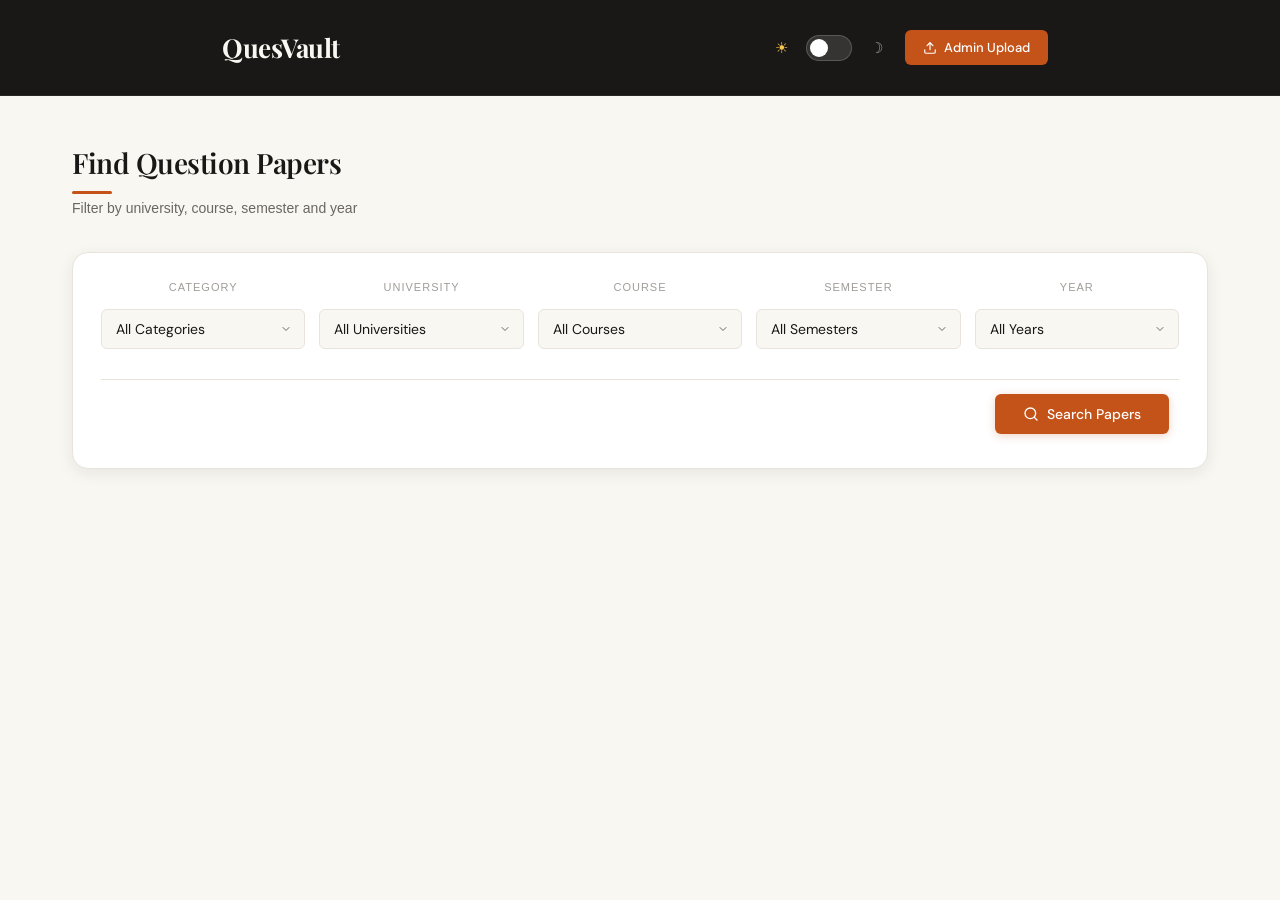
==== index.html @ 3637a438 "Dynamic QuesVault" ====
<!DOCTYPE html>
<html lang="en" data-theme="light">
<head>
<meta charset="UTF-8">
<meta name="viewport" content="width=device-width,initial-scale=1">
<title>QuesVault</title>
<link rel="preconnect" href="https://fonts.googleapis.com">
<link rel="preconnect" href="https://fonts.gstatic.com" crossorigin>
<link href="https://fonts.googleapis.com/css2?family=Playfair+Display:wght@600;700&family=DM+Sans:wght@300;400;500&display=swap" rel="stylesheet">
<link rel="stylesheet" href="style.css">
<style>
  :root {
    --bg-primary: #F9F7F2;
    --bg-secondary: #FFFFFF;
    --bg-card: #FFFFFF;
    --text-primary: #1A1816;
    --text-secondary: #6B6760;
    --text-muted: #A09D99;
    --accent: #C4531A;
    --accent-light: #FAECE7;
    --accent-mid: #E87240;
    --border: #E8E4DC;
    --border-focus: #C4531A;
    --shadow-sm: 0 1px 3px rgba(26,24,22,0.06);
    --shadow-md: 0 4px 16px rgba(26,24,22,0.08);
    --shadow-lg: 0 8px 32px rgba(26,24,22,0.10);
    --header-bg: #1A1816;
    --header-text: #F9F7F2;
    --header-muted: #A09D99;
    --radius-sm: 6px;
    --radius-md: 10px;
    --radius-lg: 16px;
    --transition: 0.2s ease;
  }

  [data-theme="dark"] {
    --bg-primary: #121110;
    --bg-secondary: #1E1C1A;
    --bg-card: #252220;
    --text-primary: #F0EDE8;
    --text-secondary: #A09D99;
    --text-muted: #6B6760;
    --accent: #E87240;
    --accent-light: #2A1A0F;
    --accent-mid: #C4531A;
    --border: #2E2B28;
    --border-focus: #E87240;
    --shadow-sm: 0 1px 3px rgba(0,0,0,0.3);
    --shadow-md: 0 4px 16px rgba(0,0,0,0.4);
    --shadow-lg: 0 8px 32px rgba(0,0,0,0.5);
    --header-bg: #0D0C0B;
    --header-text: #F0EDE8;
    --header-muted: #6B6760;
  }

  *, *::before, *::after {
    box-sizing: border-box;
    margin: 0;
    padding: 0;
  }

  html {
    scroll-behavior: smooth;
  }

  body {
    font-family: 'DM Sans', sans-serif;
    background: var(--bg-primary);
    color: var(--text-primary);
    min-height: 100vh;
    transition: background var(--transition), color var(--transition);
  }

  /* ── HEADER ── */
  header {
    background: var(--header-bg);
    padding: 0;
    position: sticky;
    top: 0;
    z-index: 100;
    border-bottom: 1px solid rgba(255,255,255,0.06);
  }

  .header-inner {
    max-width: 900px;
    margin: 0 auto;
    padding: 20px 32px;
    display: flex;
    align-items: center;
    justify-content: space-between;
    gap: 16px;
  }

  .header-brand h1 {
    font-family: 'Playfair Display', serif;
    font-size: 26px;
    font-weight: 700;
    color: var(--header-text);
    letter-spacing: -0.5px;
    line-height: 1;
  }

  .header-brand p {
    font-size: 11px;
    font-weight: 300;
    color: var(--header-muted);
    letter-spacing: 2px;
    text-transform: uppercase;
    margin-top: 3px;
  }

  .header-actions {
    display: flex;
    align-items: center;
    gap: 12px;
  }

  .btn-admin {
    display: inline-flex;
    align-items: center;
    gap: 7px;
    background: var(--accent);
    color: #fff;
    border: none;
    padding: 9px 18px;
    border-radius: var(--radius-sm);
    font-family: 'DM Sans', sans-serif;
    font-size: 13px;
    font-weight: 500;
    cursor: pointer;
    text-decoration: none;
    transition: background var(--transition), transform 0.1s;
  }

  .btn-admin:hover {
    background: var(--accent-mid);
    transform: translateY(-1px);
  }

  .btn-admin:active {
    transform: translateY(0);
  }

  .btn-admin svg {
    width: 14px;
    height: 14px;
    flex-shrink: 0;
  }

  /* ── DARK MODE TOGGLE ── */
  .theme-toggle {
    width: 46px;
    height: 26px;
    background: rgba(255,255,255,0.12);
    border: 1px solid rgba(255,255,255,0.18);
    border-radius: 999px;
    cursor: pointer;
    position: relative;
    transition: background 0.25s;
    flex-shrink: 0;
  }

  .theme-toggle::after {
    content: '';
    position: absolute;
    top: 3px;
    left: 3px;
    width: 18px;
    height: 18px;
    border-radius: 50%;
    background: #fff;
    transition: transform 0.25s cubic-bezier(.4,0,.2,1), background 0.25s;
  }

  [data-theme="dark"] .theme-toggle {
    background: var(--accent);
    border-color: var(--accent);
  }

  [data-theme="dark"] .theme-toggle::after {
    transform: translateX(20px);
    background: #fff;
  }

  .theme-toggle-wrap {
    display: flex;
    align-items: center;
    gap: 8px;
  }

  .theme-icon {
    font-size: 15px;
    line-height: 1;
    transition: opacity 0.2s;
  }

  .icon-sun { color: #F9C74F; }
  .icon-moon { color: #A09D99; }

  /* ── MAIN CONTAINER ── */
  .container {
    max-width: 1200px;
    margin: 0 auto;
    padding: 48px 32px 80px;
  }

  .section-header {
    margin-bottom: 36px;
  }

  .section-header h2 {
    font-family: 'Playfair Display', serif;
    font-size: 28px;
    font-weight: 600;
    color: var(--text-primary);
    letter-spacing: -0.5px;
  }

  .section-header p {
    font-size: 14px;
    color: var(--text-secondary);
    margin-top: 6px;
    font-weight: 300;
  }

  /* ── FILTER CARD ── */
  .filter-card {
    background: var(--bg-card);
    border: 1px solid var(--border);
    border-radius: var(--radius-lg);
    padding: 28px 28px 24px;
    box-shadow: var(--shadow-md);
    transition: background var(--transition), border-color var(--transition);
  }

  .filter-grid {
    display: grid;
    grid-template-columns: repeat(auto-fit, minmax(160px, 1fr));
    gap: 14px;
    margin-bottom: 20px;
  }

  .filter-group {
    display: flex;
    flex-direction: column;
    gap: 6px;
    align-items: center;
  }

  .filter-group label {
    font-size: 11px;
    font-weight: 500;
    letter-spacing: 1px;
    text-transform: uppercase;
    color: var(--text-muted);
  }

  select {
    width: 100%;
    padding: 10px 14px;
    background: var(--bg-primary);
    border: 1px solid var(--border);
    border-radius: var(--radius-sm);
    font-family: 'DM Sans', sans-serif;
    font-size: 14px;
    color: var(--text-primary);
    cursor: pointer;
    appearance: none;
    background-image: url("data:image/svg+xml,%3Csvg xmlns='http://www.w3.org/2000/svg' width='12' height='12' viewBox='0 0 24 24' fill='none' stroke='%236B6760' stroke-width='2' stroke-linecap='round' stroke-linejoin='round'%3E%3Cpolyline points='6 9 12 15 18 9'%3E%3C/polyline%3E%3C/svg%3E");
    background-repeat: no-repeat;
    background-position: right 12px center;
    padding-right: 36px;
    transition: border-color 0.15s, box-shadow 0.15s, background var(--transition), color var(--transition);
    
  }

  select:hover {
    border-color: var(--text-muted);
  }

  select:focus {
    outline: none;
    border-color: var(--border-focus);
    box-shadow: 0 0 0 3px rgba(196,83,26,0.1);
  }

  .filter-footer {
    display: flex;
    align-items: center;
    justify-content: flex-end;
    padding-top: 4px;
    border-top: 1px solid var(--border);
  }

  .btn-search {
    display: inline-flex;
    align-items: center;
    gap: 8px;
    background: var(--accent);
    color: #fff;
    border: none;
    padding: 11px 28px;
    border-radius: var(--radius-sm);
    font-family: 'DM Sans', sans-serif;
    font-size: 14px;
    font-weight: 500;
    cursor: pointer;
    transition: background var(--transition), transform 0.1s, box-shadow 0.1s;
    box-shadow: 0 2px 8px rgba(196,83,26,0.25);
  }

  .btn-search:hover {
    background: var(--accent-mid);
    transform: translateY(-1px);
    box-shadow: 0 4px 14px rgba(196,83,26,0.3);
  }

  .btn-search:active {
    transform: translateY(0);
    box-shadow: none;
  }

  .btn-search svg {
    width: 16px;
    height: 16px;
  }

  /* ── RESULTS ── */
  #papers {
    margin-top: 36px;
  }

  .results-label {
    font-size: 12px;
    font-weight: 500;
    letter-spacing: 1px;
    text-transform: uppercase;
    color: var(--text-muted);
    margin-bottom: 16px;
    display: block;
  }

  /* Paper cards injected by script.js will pick up body color vars */
  /* Provide baseline card styles script.js can use */
  .paper-card {
    background: var(--bg-card);
    border: 1px solid var(--border);
    border-radius: var(--radius-md);
    padding: 18px 20px;
    margin-bottom: 12px;
    box-shadow: var(--shadow-sm);
    transition: box-shadow 0.15s, transform 0.15s;
  }

  .paper-card:hover {
    box-shadow: var(--shadow-md);
    transform: translateY(-1px);
  }

  /* ── DECORATIVE ACCENT LINE ── */
  .accent-rule {
    width: 40px;
    height: 3px;
    background: var(--accent);
    border-radius: 99px;
    margin: 10px 0 0;
  }

  /* ── RESPONSIVE ── */
  @media (max-width: 600px) {
    .header-inner {
      padding: 16px 20px;
      flex-wrap: wrap;
    }

    .container {
      padding: 32px 20px 60px;
    }

    .filter-card {
      padding: 20px 18px 18px;
    }

    .filter-grid {
      grid-template-columns: 1fr 1fr;
    }

    .header-brand h1 {
      font-size: 22px;
    }
  }

  @media (max-width: 400px) {
    .filter-grid {
      grid-template-columns: 1fr;
    }
  }
</style>
</head>
<body>

<header>
  <div class="header-inner">
    <div class="header-brand">
      <h1>QuesVault</h1>
      <!-- <p>Question Paper Portal</p> -->
    </div>
    <div class="header-actions">
      <div class="theme-toggle-wrap">
        <span class="theme-icon icon-sun" aria-hidden="true">☀</span>
        <button class="theme-toggle" id="themeToggle" aria-label="Toggle dark mode" title="Toggle dark mode"></button>
        <span class="theme-icon icon-moon" aria-hidden="true">☽</span>
      </div>
      <a href="admin.html" style="text-decoration:none;">
        <button class="btn-admin">
          <svg viewBox="0 0 24 24" fill="none" stroke="currentColor" stroke-width="2" stroke-linecap="round" stroke-linejoin="round" aria-hidden="true">
            <path d="M21 15v4a2 2 0 0 1-2 2H5a2 2 0 0 1-2-2v-4"/>
            <polyline points="17 8 12 3 7 8"/>
            <line x1="12" y1="3" x2="12" y2="15"/>
          </svg>
          Admin Upload
        </button>
      </a>
    </div>
  </div>
</header>

<div class="container">

  <div class="section-header">
    <h2>Find Question Papers</h2>
    <div class="accent-rule"></div>
    <p>Filter by university, course, semester and year</p>
  </div>

  <div class="filter-card">
    <div class="filter-grid">

      <div class="filter-group">
        <label for="category">Category</label>
        <select id="category">
          <option value="">All Categories</option>
          <option value="school">School</option>
          <option value="university">University</option>
        </select>
      </div>

      <div class="filter-group">
        <label for="university">University</label>
        <select id="university">
          <option value="">All Universities</option>
          <option>Kerala University</option>
          <option>MG University</option>
          <option>Calicut University</option>
          <option>Kannur University</option>
        </select>
      </div>

      <div class="filter-group">
        <label for="course">Course</label>
        <select id="course">
          <option value="">All Courses</option>
          <option>BCA</option>
          <option>BSc Computer Science</option>
          <option>BCom</option>
          <option>BBA</option>
        </select>
      </div>

      <div class="filter-group">
        <label for="semester">Semester</label>
        <select id="semester">
          <option value="">All Semesters</option>
          <option>Sem 1</option>
          <option>Sem 2</option>
          <option>Sem 3</option>
          <option>Sem 4</option>
          <option>Sem 5</option>
          <option>Sem 6</option>
        </select>
      </div>

      <div class="filter-group">
        <label for="year">Year</label>
        <select id="year">
          <option value="">All Years</option>
          <option>2021</option>
          <option>2024</option>
          <option>2025</option>
          <option>2026</option>
        </select>
      </div>

    </div>

    <div class="filter-footer">
      <button class="btn-search" onclick="loadPapers()">
        <svg viewBox="0 0 24 24" fill="none" stroke="currentColor" stroke-width="2" stroke-linecap="round" stroke-linejoin="round" aria-hidden="true">
          <circle cx="11" cy="11" r="8"/>
          <line x1="21" y1="21" x2="16.65" y2="16.65"/>
        </svg>
        Search Papers
      </button>
    </div>
  </div>

  <div id="papers"></div>

</div>

<script src="script.js"></script>
<script>
  /* Dark mode toggle */
  const toggle = document.getElementById('themeToggle');
  const root = document.documentElement;

  const saved = localStorage.getItem('qv-theme');
  if (saved) root.setAttribute('data-theme', saved);

  toggle.addEventListener('click', () => {
    const next = root.getAttribute('data-theme') === 'dark' ? 'light' : 'dark';
    root.setAttribute('data-theme', next);
    localStorage.setItem('qv-theme', next);
  });

</script>

</body>
</html>
---- style.css ----
* {
  margin: 0;
  padding: 0;
  box-sizing: border-box;
  font-family: Arial;
}

body {
  background: #f2f2f2;
}

header {
  background: #1296f3;
  padding: 30px;
  text-align: center;
  color: white;
}

.container {
  padding: 30px;
}

.box {
  width: 500px;
  margin: 100px auto;
  background: white;
  padding: 30px;
  border-radius: 10px;
}

select,
button,
input {
  padding: 10px;
  margin: 10px;
}

.paper {
  background: white;
  padding: 20px;
  margin-top: 15px;
  border-radius: 10px;
  box-shadow: 0 2px 8px rgba(0,0,0,.1);
}

.btns {
  display: flex;
  gap: 10px;
  margin-top: 10px;
}

/* ══════════════════════════════════════
   PAPERS GRID
══════════════════════════════════════ */
.papers-grid {
  display: grid;
  grid-template-columns: repeat(auto-fill, minmax(320px, 1fr));
  gap: 28px;
  margin-top: 10px;
}

/* ══════════════════════════════════════
   CARD
══════════════════════════════════════ */
@keyframes cardIn {
  from { opacity: 0; transform: translateY(20px) scale(0.98); }
  to   { opacity: 1; transform: translateY(0) scale(1); }
}

.pdf-card {
  background: var(--bg-card);
  border: 1px solid var(--border);
  border-radius: 20px;
  overflow: hidden;
  box-shadow:
    0 1px 2px rgba(26,24,22,0.04),
    0 4px 12px rgba(26,24,22,0.07),
    0 12px 32px rgba(26,24,22,0.06);
  animation: cardIn 0.45s cubic-bezier(.22,.68,0,1.2) both;
  display: flex;
  flex-direction: column;
  transition:
    box-shadow 0.25s ease,
    transform 0.25s ease,
    border-color 0.25s ease;
  position: relative;
}

.pdf-card:hover {
  box-shadow:
    0 2px 4px rgba(26,24,22,0.05),
    0 8px 24px rgba(196,83,26,0.12),
    0 20px 48px rgba(26,24,22,0.10);
  transform: translateY(-5px);
  border-color: rgba(196,83,26,0.25);
}

/* ══════════════════════════════════════
   TOP BADGE
══════════════════════════════════════ */
.pdf-card-badge {
  position: absolute;
  top: 14px;
  left: 14px;
  z-index: 4;
  background: rgba(26,24,22,0.72);
  backdrop-filter: blur(6px);
  -webkit-backdrop-filter: blur(6px);
  color: #fff;
  font-size: 10px;
  font-weight: 700;
  letter-spacing: 1.2px;
  text-transform: uppercase;
  padding: 4px 10px;
  border-radius: 999px;
  border: 1px solid rgba(255,255,255,0.12);
}

/* ══════════════════════════════════════
   EMBED AREA
══════════════════════════════════════ */
.pdf-embed-wrap {
  position: relative;
  width: 100%;
  height: 390px;
  background: var(--bg-primary);
  overflow: hidden;
}

.pdf-embed-wrap::after {
  content: '';
  position: absolute;
  bottom: 0;
  left: 0;
  right: 0;
  height: 60px;
  background: linear-gradient(to bottom, transparent, rgba(26,24,22,0.08));
  pointer-events: none;
  z-index: 2;
}

[data-theme="dark"] .pdf-embed-wrap::after {
  background: linear-gradient(to bottom, transparent, rgba(0,0,0,0.25));
}

.pdf-embed-wrap iframe {
  display: block;
  width: 100%;
  height: 100%;
  border: none;
  opacity: 0;
  transition: opacity 0.5s ease;
}

/* ── Loader ── */
.pdf-loader {
  position: absolute;
  inset: 0;
  display: flex;
  flex-direction: column;
  align-items: center;
  justify-content: center;
  gap: 12px;
  color: var(--text-muted);
  font-size: 12px;
  font-weight: 500;
  letter-spacing: 0.5px;
  background: var(--bg-primary);
  z-index: 3;
}

.pdf-loader-icon {
  width: 48px;
  height: 48px;
  background: var(--accent-light);
  border-radius: 12px;
  display: flex;
  align-items: center;
  justify-content: center;
  color: var(--accent);
  margin-bottom: 2px;
}

.pdf-loader-icon svg {
  width: 24px;
  height: 24px;
}

/* ── Fullscreen button ── */
.pdf-fullscreen-btn {
  position: absolute;
  top: 14px;
  right: 14px;
  width: 36px;
  height: 36px;
  background: rgba(26,24,22,0.70);
  backdrop-filter: blur(6px);
  -webkit-backdrop-filter: blur(6px);
  border-radius: 10px;
  border: 1px solid rgba(255,255,255,0.14);
  display: flex;
  align-items: center;
  justify-content: center;
  color: #fff;
  text-decoration: none;
  z-index: 4;
  opacity: 0;
  transform: scale(0.85);
  transition: opacity 0.2s, transform 0.2s;
}

.pdf-fullscreen-btn svg {
  width: 15px;
  height: 15px;
}

.pdf-card:hover .pdf-fullscreen-btn {
  opacity: 1;
  transform: scale(1);
}

/* ══════════════════════════════════════
   CARD BODY
══════════════════════════════════════ */
.pdf-card-body {
  padding: 12px 14px 10px;
  display: flex;
  flex-direction: column;
  gap: 8px;
}

.pdf-card-name {
  font-size: 12px;
  font-weight: 600;
  color: var(--text-secondary);
  white-space: nowrap;
  overflow: hidden;
  text-overflow: ellipsis;
  letter-spacing: -0.3px;
  padding: 5px 7px;
  background: var(--bg-primary);
  border-radius: 6px;
  border: 1px solid var(--border);
  text-align: center;
}

/* ══════════════════════════════════════
   TAGS
══════════════════════════════════════ */
.pdf-card-tags {
  display: flex;
  flex-wrap: wrap;
  gap: 4px;
  align-items: center;
}

.tag {
  display: inline-flex;
  align-items: center;
  font-size: 11px;
  font-weight: 700;
  letter-spacing: 0.8px;
  padding: 3px 9px;
  border-radius: 999px;
  text-transform: uppercase;
  border: 1px solid transparent;
  line-height: 1;
  transition: transform 0.15s, box-shadow 0.15s;
}

.tag:hover {
  transform: translateY(-1px);
  box-shadow: 0 2px 6px rgba(0,0,0,0.10);
}

.tag-uni {
  background: linear-gradient(135deg, #EBF1FD, #dce8fc);
  color: #2952B3;
  border-color: #C8D9F8;
}
.tag-course {
  background: linear-gradient(135deg, #EAFAF2, #d4f5e4);
  color: #18794E;
  border-color: #BBF0D6;
}
.tag-sem {
  background: linear-gradient(135deg, var(--accent-light), #fde0d4);
  color: var(--accent);
  border-color: rgba(196,83,26,0.25);
}
.tag-year {
  background: linear-gradient(135deg, #F3EEFE, #e8dcfd);
  color: #6D28D9;
  border-color: #DDD0F9;
}
.tag-sub {
  background: linear-gradient(135deg, #FFF4E6, #fde8c8);
  color: #92400E;
  border-color: #FDDCAB;
}

[data-theme="dark"] .tag-uni    { background: #152040; color: #82B4FA; border-color: #1E3466; }
[data-theme="dark"] .tag-course { background: #0C2318; color: #4ADE80; border-color: #164D2E; }
[data-theme="dark"] .tag-sem    { background: var(--accent-light); color: var(--accent); border-color: rgba(232,114,64,0.3); }
[data-theme="dark"] .tag-year   { background: #1A1030; color: #C4B5FD; border-color: #2E1C54; }
[data-theme="dark"] .tag-sub    { background: #231408; color: #FBBF24; border-color: #3D2410; }

/* ══════════════════════════════════════
   FOOTER
══════════════════════════════════════ */
.pdf-card-footer {
  border-top: 1px solid var(--border);
  padding: 10px 14px;
  display: flex;
  align-items: center;
  gap: 8px;
  position: relative;
}

.pdf-card-footer::before {
  content: '';
  position: absolute;
  left: 0;
  top: 20%;
  bottom: 20%;
  width: 3px;
  background: var(--accent);
  border-radius: 0 3px 3px 0;
  opacity: 0;
  transform: scaleY(0.5);
  transition: opacity 0.25s, transform 0.25s;
}

.pdf-card:hover .pdf-card-footer::before {
  opacity: 1;
  transform: scaleY(1);
}

/* ══════════════════════════════════════
   BUTTONS
══════════════════════════════════════ */
.btn-action {
  display: inline-flex;
  align-items: center;
  justify-content: center;
  gap: 6px;
  height: 36px;
  border-radius: 10px;
  font-size: 13px;
  font-weight: 600;
  cursor: pointer;
  text-decoration: none;
  transition: opacity 0.15s, transform 0.15s;
  border: none;
  flex-shrink: 0;
}

.btn-action:hover {
  opacity: 0.88;
  transform: translateY(-1px);
}

.btn-action:active {
  transform: scale(0.97);
}

.btn-download {
  flex: 1;
  background: #1a56db;
  color: #fff;
  padding: 0 16px;
}

.btn-delete {
  width: 36px;
  height: 36px;
  background: #d32f2f;
  color: #fff;
  border: none;
  padding: 0;
}

[data-theme="dark"] .btn-delete {
  background: #b71c1c;
  color: #fff;
  border: none;
}

/* ══════════════════════════════════════
   SPINNERS
══════════════════════════════════════ */
@keyframes spin { to { transform: rotate(360deg); } }

.spinner {
  width: 36px;
  height: 36px;
  border: 2px solid var(--border);
  border-top-color: var(--accent);
  border-radius: 50%;
  animation: spin 0.8s cubic-bezier(0.4, 0, 0.2, 1) infinite;
}

.spinner-sm {
  width: 22px;
  height: 22px;
  border: 2px solid var(--border);
  border-top-color: var(--accent);
  border-radius: 50%;
  animation: spin 0.75s linear infinite;
}

/* ══════════════════════════════════════
   LOADING STATE
══════════════════════════════════════ */
.loading-state {
  display: flex;
  flex-direction: column;
  align-items: center;
  justify-content: center;
  gap: 16px;
  padding: 72px 32px;
  background: var(--bg-card);
  border: 1px solid var(--border);
  border-radius: var(--radius-lg);
  margin-top: 8px;
}

.loading-state p {
  font-size: 13px;
  color: var(--text-muted);
  font-weight: 400;
  letter-spacing: 1.5px;
  text-transform: uppercase;
  margin: 0;
}

/* ══════════════════════════════════════
   EMPTY / ERROR STATES
══════════════════════════════════════ */
.empty-state {
  display: flex;
  flex-direction: column;
  align-items: center;
  justify-content: center;
  gap: 0;
  padding: 72px 32px 64px;
  background: var(--bg-card);
  border: 1px solid var(--border);
  border-radius: var(--radius-lg);
  margin-top: 8px;
  position: relative;
  overflow: hidden;
}

.empty-state::before {
  content: '';
  position: absolute;
  top: 0;
  left: 0;
  right: 0;
  height: 3px;
  background: linear-gradient(90deg, transparent, var(--accent), transparent);
  opacity: 0.5;
}

.empty-icon {
  width: 64px;
  height: 64px;
  border-radius: 50%;
  background: var(--accent-light);
  display: flex;
  align-items: center;
  justify-content: center;
  margin-bottom: 20px;
  font-size: 26px;
  line-height: 1;
}

.empty-state p {
  font-size: 22px;
  font-weight: 600;
  color: var(--text-primary);
  margin: 0 0 8px;
  letter-spacing: -0.3px;
}

.empty-state span {
  font-size: 14px;
  color: var(--text-muted);
  font-weight: 300;
  letter-spacing: 0.2px;
}

.empty-state .empty-hint {
  margin-top: 24px;
  display: inline-flex;
  align-items: center;
  gap: 6px;
  font-size: 12px;
  font-weight: 500;
  letter-spacing: 1px;
  text-transform: uppercase;
  color: var(--accent);
  opacity: 0.8;
}

.empty-state .empty-hint::before,
.empty-state .empty-hint::after {
  content: '';
  width: 24px;
  height: 1px;
  background: var(--accent);
  opacity: 0.4;
}

/* ══════════════════════════════════════
   RESULTS LABEL
══════════════════════════════════════ */
.results-label {
  display: block;
  font-size: 11px;
  font-weight: 700;
  letter-spacing: 1.5px;
  text-transform: uppercase;
  color: var(--text-muted);
  margin-bottom: 4px;
}

/* ══════════════════════════════════════
   RESPONSIVE
══════════════════════════════════════ */
@media (max-width: 720px) {
  .papers-grid { grid-template-columns: 1fr; gap: 20px; }
  .pdf-embed-wrap { height: 340px; }
}
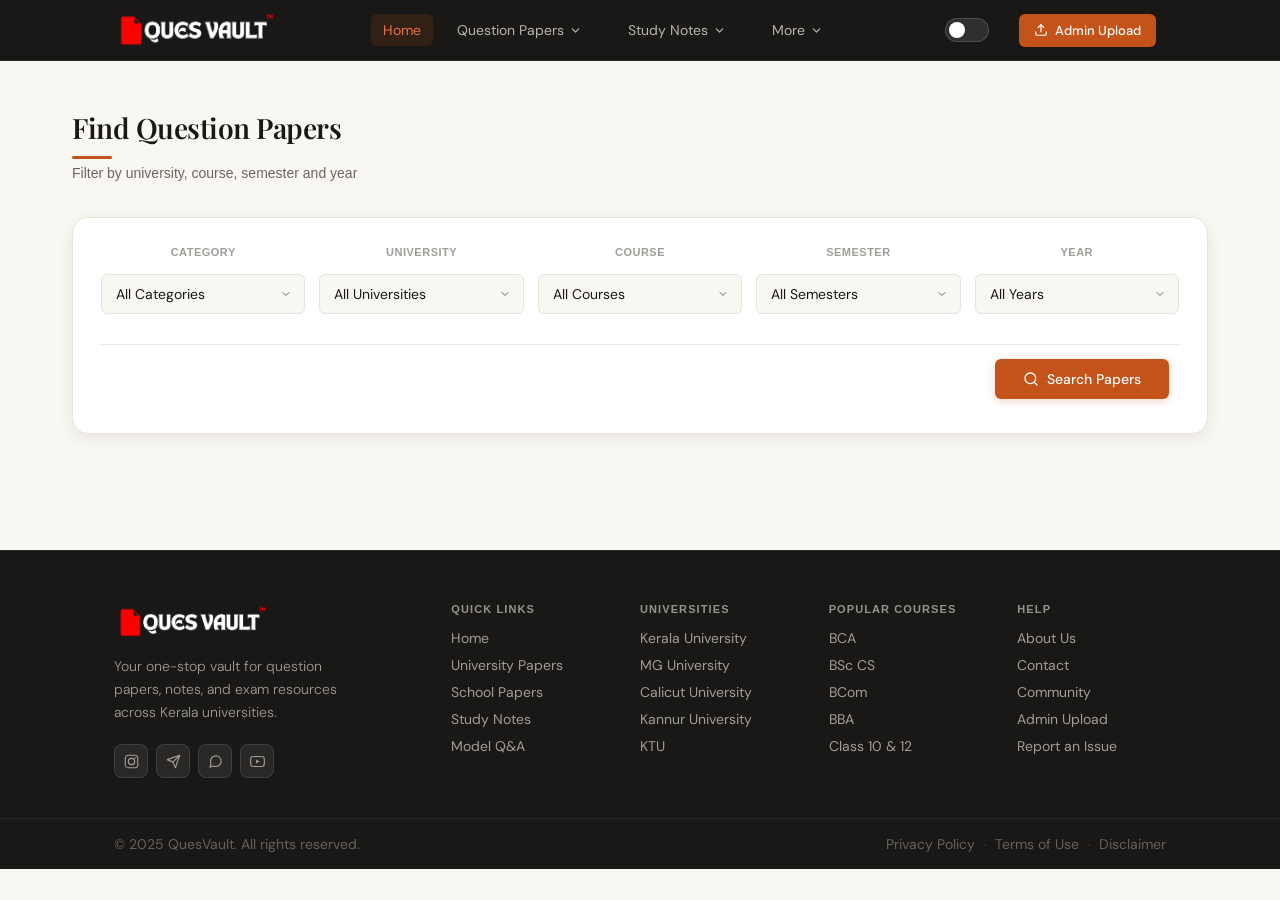
==== commit d43b5bdf: "3 persons" ====
--- a/index.html
+++ b/index.html
@@ -9,6 +9,7 @@
 <link href="https://fonts.googleapis.com/css2?family=Playfair+Display:wght@600;700&family=DM+Sans:wght@300;400;500&display=swap" rel="stylesheet">
 <link rel="stylesheet" href="style.css">
 <style>
+  /* ── CSS VARIABLES ── */
   :root {
     --bg-primary: #F9F7F2;
     --bg-secondary: #FFFFFF;
@@ -53,15 +54,8 @@
     --header-muted: #6B6760;
   }
 
-  *, *::before, *::after {
-    box-sizing: border-box;
-    margin: 0;
-    padding: 0;
-  }
-
-  html {
-    scroll-behavior: smooth;
-  }
+  *, *::before, *::after { box-sizing: border-box; margin: 0; padding: 0; }
+  html { scroll-behavior: smooth; }
 
   body {
     font-family: 'DM Sans', sans-serif;
@@ -71,159 +65,363 @@
     transition: background var(--transition), color var(--transition);
   }
 
-  /* ── HEADER ── */
+  /* ══════════════════════════════════════
+     HEADER — fully self-contained, wins
+     over any style.css header rules
+  ══════════════════════════════════════ */
   header {
-    background: var(--header-bg);
-    padding: 0;
-    position: sticky;
-    top: 0;
-    z-index: 100;
-    border-bottom: 1px solid rgba(255,255,255,0.06);
-  }
-
-  .header-inner {
-    max-width: 900px;
+    background: var(--header-bg) !important;
+    padding: 0 !important;
+    position: sticky !important;
+    top: 0 !important;
+    z-index: 9999 !important;
+    border-bottom: 1px solid rgba(255,255,255,0.07) !important;
+    width: 100% !important;
+  }
+
+  /* Top bar row */
+  .qv-topbar {
+    width: 100%;
+    max-width: 1100px;
     margin: 0 auto;
-    padding: 20px 32px;
+    padding: 0 24px;
+    height: 60px;
     display: flex;
     align-items: center;
     justify-content: space-between;
-    gap: 16px;
-  }
-
-  .header-brand h1 {
-    font-family: 'Playfair Display', serif;
-    font-size: 26px;
-    font-weight: 700;
-    color: var(--header-text);
-    letter-spacing: -0.5px;
-    line-height: 1;
-  }
-
-  .header-brand p {
-    font-size: 11px;
-    font-weight: 300;
-    color: var(--header-muted);
-    letter-spacing: 2px;
-    text-transform: uppercase;
-    margin-top: 3px;
-  }
-
-  .header-actions {
+    gap: 12px;
+  }
+
+  /* Brand */
+  .qv-brand {
     display: flex;
     align-items: center;
-    gap: 12px;
-  }
-
-  .btn-admin {
+    text-decoration: none;
+    flex-shrink: 0;
+  }
+
+  .qv-brand img {
+    height: 40px;
+    display: block;
+  }
+
+  /* Desktop nav — hidden on mobile */
+  .qv-nav {
+    display: flex;
+    align-items: center;
+    gap: 2px;
+    flex: 1;
+    justify-content: center;
+  }
+
+  .qv-nav-link {
     display: inline-flex;
     align-items: center;
-    gap: 7px;
-    background: var(--accent);
+    gap: 5px;
+    color: rgba(249,247,242,0.70);
+    font-size: 14px;
+    font-weight: 400;
+    font-family: 'DM Sans', sans-serif;
+    padding: 7px 12px;
+    border-radius: 6px;
+    cursor: pointer;
+    transition: color 0.15s, background 0.15s;
+    white-space: nowrap;
+    border: none;
+    background: none;
+    text-decoration: none;
+  }
+
+  .qv-nav-link:hover,
+  .qv-nav-item.open > .qv-nav-link {
     color: #fff;
-    border: none;
-    padding: 9px 18px;
-    border-radius: var(--radius-sm);
+    background: rgba(255,255,255,0.07);
+  }
+
+  .qv-nav-link.active {
+    color: var(--accent-mid);
+    background: rgba(196,83,26,0.14);
+  }
+
+  .qv-chevron {
+    width: 13px; height: 13px;
+    stroke: currentColor; fill: none;
+    stroke-width: 2.2; stroke-linecap: round; stroke-linejoin: round;
+    transition: transform 0.2s;
+    flex-shrink: 0;
+  }
+
+  .qv-nav-item.open > .qv-nav-link .qv-chevron {
+    transform: rotate(180deg);
+  }
+
+  /* Dropdown */
+  .qv-nav-item { position: relative; }
+
+  .qv-dropdown {
+    position: absolute;
+    top: calc(100% + 10px);
+    left: 50%;
+    transform: translateX(-50%) translateY(-6px);
+    background: #252220;
+    border: 1px solid rgba(255,255,255,0.09);
+    border-radius: 10px;
+    padding: 8px;
+    min-width: 220px;
+    box-shadow: 0 12px 40px rgba(0,0,0,0.5);
+    opacity: 0;
+    pointer-events: none;
+    transition: opacity 0.18s, transform 0.18s;
+    z-index: 10000;
+  }
+
+  .qv-dropdown-wide { min-width: 368px; }
+
+  .qv-nav-item.open > .qv-dropdown {
+    opacity: 1;
+    pointer-events: all;
+    transform: translateX(-50%) translateY(0);
+  }
+
+  /* Last item anchors to right */
+  .qv-nav-item:last-child .qv-dropdown {
+    left: auto; right: 0;
+    transform: translateY(-6px);
+  }
+  .qv-nav-item:last-child.open .qv-dropdown {
+    transform: translateY(0);
+  }
+
+  .qv-drop-label {
+    display: block;
+    font-size: 10px; font-weight: 500;
+    letter-spacing: 1.2px; text-transform: uppercase;
+    color: rgba(160,157,153,0.60);
+    padding: 8px 10px 4px;
     font-family: 'DM Sans', sans-serif;
-    font-size: 13px;
-    font-weight: 500;
+  }
+
+  .qv-drop-item {
+    display: flex; align-items: center; gap: 10px;
+    padding: 9px 10px;
+    border-radius: 6px;
     cursor: pointer;
+    transition: background 0.12s;
+    color: rgba(240,237,232,0.82);
+    font-size: 13.5px; font-weight: 400;
+    font-family: 'DM Sans', sans-serif;
     text-decoration: none;
-    transition: background var(--transition), transform 0.1s;
-  }
-
-  .btn-admin:hover {
-    background: var(--accent-mid);
-    transform: translateY(-1px);
-  }
-
-  .btn-admin:active {
-    transform: translateY(0);
-  }
-
-  .btn-admin svg {
-    width: 14px;
-    height: 14px;
+    border: none; background: none;
+    width: 100%; text-align: left;
+  }
+
+  .qv-drop-item:hover { background: rgba(255,255,255,0.06); color: #fff; }
+
+  .qv-drop-icon {
+    width: 32px; height: 32px; border-radius: 7px;
+    display: flex; align-items: center; justify-content: center;
     flex-shrink: 0;
   }
 
-  /* ── DARK MODE TOGGLE ── */
-  .theme-toggle {
-    width: 46px;
-    height: 26px;
-    background: rgba(255,255,255,0.12);
-    border: 1px solid rgba(255,255,255,0.18);
-    border-radius: 999px;
+  .qv-drop-icon svg {
+    width: 15px; height: 15px;
+    stroke: currentColor; fill: none;
+    stroke-width: 2; stroke-linecap: round; stroke-linejoin: round;
+  }
+
+  .di-orange { background: rgba(196,83,26,0.22);   color: #E87240; }
+  .di-blue   { background: rgba(55,138,221,0.20);  color: #7EB8F0; }
+  .di-teal   { background: rgba(29,158,117,0.20);  color: #5DCAA5; }
+  .di-purple { background: rgba(127,119,221,0.20); color: #AFA9EC; }
+  .di-amber  { background: rgba(239,159,39,0.20);  color: #EF9F27; }
+  .di-pink   { background: rgba(212,83,126,0.20);  color: #ED93B1; }
+
+  .qv-drop-text strong {
+    display: block; font-size: 13.5px; font-weight: 500;
+    color: rgba(240,237,232,0.92); line-height: 1.2;
+        font-family: 'DM Sans', sans-serif;
+
+  }
+
+  .qv-drop-text span {
+    font-size: 12.5px; color: rgba(160,157,153,0.65);
+    line-height: 1.3; display: block; margin-top: 1px;
+        font-family: 'DM Sans', sans-serif;
+
+  }
+
+  .qv-drop-divider {
+    height: 1px; background: rgba(255,255,255,0.08); margin: 6px 8px;
+  }
+
+  .qv-drop-grid { display: grid; grid-template-columns: 1fr 1fr; gap: 2px; }
+
+  /* Right controls */
+  .qv-right {
+    display: flex; align-items: center; gap: 10px; flex-shrink: 0;
+  }
+
+  /* Theme toggle */
+  .qv-theme-btn {
+    width: 44px; height: 24px;
+    background: rgba(255,255,255,0.10);
+    border: 1px solid rgba(255,255,255,0.15);
+    border-radius: 999px; cursor: pointer;
+    position: relative; flex-shrink: 0;
+    transition: background 0.25s;
+  }
+
+  .qv-theme-btn::after {
+    content: '';
+    position: absolute; top: 3px; left: 3px;
+    width: 16px; height: 16px; border-radius: 50%;
+    background: #fff;
+    transition: transform 0.22s cubic-bezier(.4,0,.2,1);
+  }
+
+  [data-theme="dark"] .qv-theme-btn { background: var(--accent); border-color: var(--accent); }
+  [data-theme="dark"] .qv-theme-btn::after { transform: translateX(20px); }
+
+  /* Admin button */
+  .qv-admin-btn {
+    display: inline-flex; align-items: center; gap: 7px;
+    background: var(--accent); color: #fff; border: none;
+    padding: 8px 15px; border-radius: 6px;
+    font-family: 'DM Sans', sans-serif !important;
+    font-size: 13px; font-weight: 500;
+    cursor: pointer; white-space: nowrap; text-decoration: none;
+    transition: background 0.15s, transform 0.1s;
+  }
+
+  .qv-admin-btn:hover { background: var(--accent-mid); transform: translateY(-1px); }
+  .qv-admin-btn:active { transform: translateY(0); }
+
+  .qv-admin-btn svg {
+    width: 14px; height: 14px;
+    stroke: currentColor; fill: none;
+    stroke-width: 2; stroke-linecap: round; stroke-linejoin: round;
+  }
+
+  /* ── HAMBURGER BUTTON ── */
+  .qv-hamburger {
+    display: none;               /* hidden on desktop */
+    align-items: center;
+    justify-content: center;
+    width: 38px; height: 38px;
+    background: rgba(255,255,255,0.08);
+    border: 1px solid rgba(255,255,255,0.12);
+    border-radius: 8px;
     cursor: pointer;
-    position: relative;
-    transition: background 0.25s;
+    color: #fff;
     flex-shrink: 0;
-  }
-
-  .theme-toggle::after {
-    content: '';
-    position: absolute;
-    top: 3px;
-    left: 3px;
-    width: 18px;
-    height: 18px;
-    border-radius: 50%;
-    background: #fff;
-    transition: transform 0.25s cubic-bezier(.4,0,.2,1), background 0.25s;
-  }
-
-  [data-theme="dark"] .theme-toggle {
-    background: var(--accent);
-    border-color: var(--accent);
-  }
-
-  [data-theme="dark"] .theme-toggle::after {
-    transform: translateX(20px);
-    background: #fff;
-  }
-
-  .theme-toggle-wrap {
-    display: flex;
-    align-items: center;
-    gap: 8px;
-  }
-
-  .theme-icon {
+    transition: background 0.15s;
+  }
+
+  .qv-hamburger:hover { background: rgba(255,255,255,0.14); }
+
+  .qv-hamburger svg {
+    width: 20px; height: 20px;
+    stroke: currentColor; fill: none;
+    stroke-width: 2; stroke-linecap: round;
+  }
+
+  /* ── MOBILE DRAWER ── */
+  .qv-drawer {
+    /* Hidden by default — shown only when .open is added by JS */
+    display: none;
+    flex-direction: column;
+    background: #1A1816;
+    border-top: 1px solid rgba(255,255,255,0.08);
+    padding: 8px 16px 20px;
+    max-height: calc(100vh - 60px);
+    overflow-y: auto;
+    -webkit-overflow-scrolling: touch;
+  }
+
+  .qv-drawer.open { display: flex; }
+
+  .qv-drawer-section { margin-top: 12px; }
+
+  .qv-drawer-label {
+    font-size: 10px; font-weight: 500;
+    letter-spacing: 1.4px; text-transform: uppercase;
+    color: rgba(160,157,153,0.55);
+    padding: 4px 6px 2px;
+    font-family: 'DM Sans', sans-serif;
+    display: block;
+  }
+
+  .qv-drawer-link {
+    display: flex; align-items: center; gap: 12px;
+    padding: 10px 6px;
+    color: rgba(240,237,232,0.80);
     font-size: 15px;
-    line-height: 1;
-    transition: opacity 0.2s;
-  }
-
-  .icon-sun { color: #F9C74F; }
-  .icon-moon { color: #A09D99; }
-
-  /* ── MAIN CONTAINER ── */
+    font-family: 'DM Sans', sans-serif;
+    text-decoration: none;
+    border-radius: 8px;
+    transition: background 0.12s, color 0.12s;
+    border: none; background: none; width: 100%; cursor: pointer; text-align: left;
+  }
+
+  .qv-drawer-link:hover { background: rgba(255,255,255,0.06); color: #fff; }
+
+  .qv-drawer-link svg {
+    width: 18px; height: 18px;
+    stroke: currentColor; fill: none;
+    stroke-width: 1.8; stroke-linecap: round; stroke-linejoin: round;
+    opacity: 0.55; flex-shrink: 0;
+  }
+
+  .qv-drawer-divider {
+    height: 1px; background: rgba(255,255,255,0.07); margin: 8px 0;
+  }
+
+  /* ══════════════════════════════════════
+     SHOW / HIDE NAV vs HAMBURGER
+  ══════════════════════════════════════ */
+  @media (min-width: 821px) {
+    .qv-hamburger { display: none !important; }
+    .qv-nav      { display: flex !important; }
+    .qv-drawer   { display: none !important; }
+  }
+
+  @media (max-width: 820px) {
+    .qv-nav       { display: none !important; }
+    .qv-hamburger { display: flex !important; }
+  }
+
+  @media (max-width: 500px) {
+    .qv-admin-btn .qv-admin-label { display: none; }
+    .qv-topbar { padding: 0 16px; }
+  }
+
+  /* ══════════════════════════════════════
+     MAIN CONTENT (unchanged from original)
+  ══════════════════════════════════════ */
   .container {
     max-width: 1200px;
     margin: 0 auto;
     padding: 48px 32px 80px;
   }
 
-  .section-header {
-    margin-bottom: 36px;
-  }
+  .section-header { margin-bottom: 36px; }
 
   .section-header h2 {
     font-family: 'Playfair Display', serif;
-    font-size: 28px;
-    font-weight: 600;
-    color: var(--text-primary);
-    letter-spacing: -0.5px;
+    font-size: 28px; font-weight: 600;
+    color: var(--text-primary); letter-spacing: -0.5px;
   }
 
   .section-header p {
-    font-size: 14px;
-    color: var(--text-secondary);
-    margin-top: 6px;
-    font-weight: 300;
-  }
-
-  /* ── FILTER CARD ── */
+    font-size: 14px; color: var(--text-secondary);
+    margin-top: 6px; font-weight: 300;
+  }
+
+  .accent-rule {
+    width: 40px; height: 3px;
+    background: var(--accent); border-radius: 99px; margin: 10px 0 0;
+  }
+
   .filter-card {
     background: var(--bg-card);
     border: 1px solid var(--border);
@@ -236,195 +434,311 @@
   .filter-grid {
     display: grid;
     grid-template-columns: repeat(auto-fit, minmax(160px, 1fr));
-    gap: 14px;
-    margin-bottom: 20px;
-  }
-
-  .filter-group {
-    display: flex;
-    flex-direction: column;
-    gap: 6px;
-    align-items: center;
-  }
+    gap: 14px; margin-bottom: 20px;
+  }
+
+  .filter-group { display: flex; flex-direction: column; gap: 6px; align-items: center; }
 
   .filter-group label {
-    font-size: 11px;
-    font-weight: 500;
-    letter-spacing: 1px;
-    text-transform: uppercase;
-    color: var(--text-muted);
+    font-size: 11px; font-weight: 600;
+    letter-spacing: .5px; text-transform: uppercase; color: var(--text-muted);
   }
 
   select {
-    width: 100%;
-    padding: 10px 14px;
-    background: var(--bg-primary);
-    border: 1px solid var(--border);
+    width: 100%; padding: 10px 14px;
+    background: var(--bg-primary); border: 1px solid var(--border);
     border-radius: var(--radius-sm);
-    font-family: 'DM Sans', sans-serif;
-    font-size: 14px;
-    color: var(--text-primary);
-    cursor: pointer;
-    appearance: none;
+    font-family: 'DM Sans', sans-serif; font-size: 14px; color: var(--text-primary);
+    cursor: pointer; appearance: none;
     background-image: url("data:image/svg+xml,%3Csvg xmlns='http://www.w3.org/2000/svg' width='12' height='12' viewBox='0 0 24 24' fill='none' stroke='%236B6760' stroke-width='2' stroke-linecap='round' stroke-linejoin='round'%3E%3Cpolyline points='6 9 12 15 18 9'%3E%3C/polyline%3E%3C/svg%3E");
-    background-repeat: no-repeat;
-    background-position: right 12px center;
-    padding-right: 36px;
+    background-repeat: no-repeat; background-position: right 12px center; padding-right: 36px;
     transition: border-color 0.15s, box-shadow 0.15s, background var(--transition), color var(--transition);
-    
-  }
-
-  select:hover {
-    border-color: var(--text-muted);
-  }
-
-  select:focus {
-    outline: none;
-    border-color: var(--border-focus);
-    box-shadow: 0 0 0 3px rgba(196,83,26,0.1);
-  }
+  }
+
+  select:hover { border-color: var(--text-muted); }
+  select:focus { outline: none; border-color: var(--border-focus); box-shadow: 0 0 0 3px rgba(196,83,26,0.1); }
 
   .filter-footer {
-    display: flex;
-    align-items: center;
-    justify-content: flex-end;
-    padding-top: 4px;
-    border-top: 1px solid var(--border);
+    display: flex; align-items: center; justify-content: flex-end;
+    padding-top: 4px; border-top: 1px solid var(--border);
   }
 
   .btn-search {
-    display: inline-flex;
-    align-items: center;
-    gap: 8px;
-    background: var(--accent);
-    color: #fff;
-    border: none;
-    padding: 11px 28px;
-    border-radius: var(--radius-sm);
-    font-family: 'DM Sans', sans-serif;
-    font-size: 14px;
-    font-weight: 500;
+    display: inline-flex; align-items: center; gap: 8px;
+    background: var(--accent); color: #fff; border: none;
+    padding: 11px 28px; border-radius: var(--radius-sm);
+    font-family: 'DM Sans', sans-serif; font-size: 14px; font-weight: 500;
     cursor: pointer;
     transition: background var(--transition), transform 0.1s, box-shadow 0.1s;
     box-shadow: 0 2px 8px rgba(196,83,26,0.25);
   }
 
-  .btn-search:hover {
-    background: var(--accent-mid);
-    transform: translateY(-1px);
-    box-shadow: 0 4px 14px rgba(196,83,26,0.3);
-  }
-
-  .btn-search:active {
-    transform: translateY(0);
-    box-shadow: none;
-  }
-
-  .btn-search svg {
-    width: 16px;
-    height: 16px;
-  }
-
-  /* ── RESULTS ── */
-  #papers {
-    margin-top: 36px;
-  }
+  .btn-search:hover { background: var(--accent-mid); transform: translateY(-1px); box-shadow: 0 4px 14px rgba(196,83,26,0.3); }
+  .btn-search:active { transform: translateY(0); box-shadow: none; }
+  .btn-search svg { width: 16px; height: 16px; }
+
+  #papers { margin-top: 36px; }
 
   .results-label {
-    font-size: 12px;
-    font-weight: 500;
-    letter-spacing: 1px;
-    text-transform: uppercase;
-    color: var(--text-muted);
-    margin-bottom: 16px;
-    display: block;
-  }
-
-  /* Paper cards injected by script.js will pick up body color vars */
-  /* Provide baseline card styles script.js can use */
+    font-size: 12px; font-weight: 500; letter-spacing: 1px; text-transform: uppercase;
+    color: var(--text-muted); margin-bottom: 16px; display: block;
+  }
+
   .paper-card {
-    background: var(--bg-card);
-    border: 1px solid var(--border);
-    border-radius: var(--radius-md);
-    padding: 18px 20px;
-    margin-bottom: 12px;
-    box-shadow: var(--shadow-sm);
+    background: var(--bg-card); border: 1px solid var(--border);
+    border-radius: var(--radius-md); padding: 18px 20px;
+    margin-bottom: 12px; box-shadow: var(--shadow-sm);
     transition: box-shadow 0.15s, transform 0.15s;
   }
 
-  .paper-card:hover {
-    box-shadow: var(--shadow-md);
-    transform: translateY(-1px);
-  }
-
-  /* ── DECORATIVE ACCENT LINE ── */
-  .accent-rule {
-    width: 40px;
-    height: 3px;
-    background: var(--accent);
-    border-radius: 99px;
-    margin: 10px 0 0;
-  }
-
-  /* ── RESPONSIVE ── */
+  .paper-card:hover { box-shadow: var(--shadow-md); transform: translateY(-1px); }
+
   @media (max-width: 600px) {
-    .header-inner {
-      padding: 16px 20px;
-      flex-wrap: wrap;
-    }
-
-    .container {
-      padding: 32px 20px 60px;
-    }
-
-    .filter-card {
-      padding: 20px 18px 18px;
-    }
-
-    .filter-grid {
-      grid-template-columns: 1fr 1fr;
-    }
-
-    .header-brand h1 {
-      font-size: 22px;
-    }
+    .container { padding: 32px 20px 60px; }
+    .filter-card { padding: 20px 18px 18px; }
+    .filter-grid { grid-template-columns: 1fr 1fr; }
   }
 
   @media (max-width: 400px) {
-    .filter-grid {
-      grid-template-columns: 1fr;
-    }
+    .filter-grid { grid-template-columns: 1fr; }
   }
 </style>
 </head>
 <body>
 
+<!-- ══════════════════════════════════════
+     HEADER
+══════════════════════════════════════ -->
 <header>
-  <div class="header-inner">
-    <div class="header-brand">
-      <h1>QuesVault</h1>
-      <!-- <p>Question Paper Portal</p> -->
-    </div>
-    <div class="header-actions">
-      <div class="theme-toggle-wrap">
-        <span class="theme-icon icon-sun" aria-hidden="true">☀</span>
-        <button class="theme-toggle" id="themeToggle" aria-label="Toggle dark mode" title="Toggle dark mode"></button>
-        <span class="theme-icon icon-moon" aria-hidden="true">☽</span>
-      </div>
+
+  <!-- Top bar: brand | desktop-nav | right controls -->
+  <div class="qv-topbar">
+
+    <a class="qv-brand" href="index.html">
+      <img src="./img/4.png" alt="QuesVault">
+    </a>
+
+    <!-- ── DESKTOP NAV ── -->
+    <nav class="qv-nav" id="qvDesktopNav">
+
+      <div class="qv-nav-item">
+        <a class="qv-nav-link active" href="index.html">Home</a>
+      </div>
+
+      <!-- Question Papers -->
+      <div class="qv-nav-item" id="ddPapers">
+        <button class="qv-nav-link" onclick="toggleDD('ddPapers')" aria-haspopup="true" aria-expanded="false">
+          Question Papers
+          <svg class="qv-chevron" viewBox="0 0 24 24"><polyline points="6 9 12 15 18 9"/></svg>
+        </button>
+        <div class="qv-dropdown qv-dropdown-wide">
+          <span class="qv-drop-label">Browse by category</span>
+          <a class="qv-drop-item" href="#" onclick="qvFilter('category','university'); closeDD(); loadPapers(); return false;">
+            <div class="qv-drop-icon di-orange">
+              <svg viewBox="0 0 24 24"><path d="M22 10v6M2 10l10-5 10 5-10 5z"/><path d="M6 12v5c3 3 9 3 12 0v-5"/></svg>
+            </div>
+            <div class="qv-drop-text"><strong>University Papers</strong><span>Kerala, MG, Calicut, Kannur</span></div>
+          </a>
+          <a class="qv-drop-item" href="#" onclick="qvFilter('category','school'); closeDD(); loadPapers(); return false;">
+            <div class="qv-drop-icon di-blue">
+              <svg viewBox="0 0 24 24"><rect x="3" y="3" width="18" height="18" rx="2"/><path d="M9 3v18M3 9h6M3 15h6"/></svg>
+            </div>
+            <div class="qv-drop-text"><strong>School Papers</strong><span>Classes 8–12, board exams</span></div>
+          </a>
+          <div class="qv-drop-divider"></div>
+          <span class="qv-drop-label">Filter by</span>
+          <div class="qv-drop-grid">
+            <a class="qv-drop-item" href="#" onclick="qvFocus('year'); closeDD(); return false;">
+              <div class="qv-drop-icon di-teal">
+                <svg viewBox="0 0 24 24"><rect x="3" y="4" width="18" height="18" rx="2"/><line x1="16" y1="2" x2="16" y2="6"/><line x1="8" y1="2" x2="8" y2="6"/><line x1="3" y1="10" x2="21" y2="10"/></svg>
+              </div>
+              <div class="qv-drop-text"><strong>By Year</strong><span>2021–2026</span></div>
+            </a>
+            <a class="qv-drop-item" href="#" onclick="qvFocus('course'); closeDD(); return false;">
+              <div class="qv-drop-icon di-purple">
+                <svg viewBox="0 0 24 24"><circle cx="12" cy="12" r="10"/><line x1="2" y1="12" x2="22" y2="12"/><path d="M12 2a15 15 0 0 1 0 20"/></svg>
+              </div>
+              <div class="qv-drop-text"><strong>By Course</strong><span>BCA, BSc, BCom…</span></div>
+            </a>
+            <a class="qv-drop-item" href="#" onclick="qvFocus('semester'); closeDD(); return false;">
+              <div class="qv-drop-icon di-amber">
+                <svg viewBox="0 0 24 24"><path d="M4 15s1-1 4-1 5 2 8 2 4-1 4-1V3s-1 1-4 1-5-2-8-2-4 1-4 1z"/><line x1="4" y1="22" x2="4" y2="15"/></svg>
+              </div>
+              <div class="qv-drop-text"><strong>By Semester</strong><span>Sem 1–6</span></div>
+            </a>
+            <a class="qv-drop-item" href="#" onclick="qvFilter('year','2025'); closeDD(); loadPapers(); return false;">
+              <div class="qv-drop-icon di-pink">
+                <svg viewBox="0 0 24 24"><polygon points="12 2 15.09 8.26 22 9.27 17 14.14 18.18 21.02 12 17.77 5.82 21.02 7 14.14 2 9.27 8.91 8.26 12 2"/></svg>
+              </div>
+              <div class="qv-drop-text"><strong>Recent</strong><span>2024 &amp; 2025</span></div>
+            </a>
+          </div>
+        </div>
+      </div>
+
+      <!-- Study Notes -->
+      <div class="qv-nav-item" id="ddNotes">
+        <button class="qv-nav-link" onclick="toggleDD('ddNotes')" aria-haspopup="true" aria-expanded="false">
+          Study Notes
+          <svg class="qv-chevron" viewBox="0 0 24 24"><polyline points="6 9 12 15 18 9"/></svg>
+        </button>
+        <div class="qv-dropdown qv-dropdown-wide">
+          <span class="qv-drop-label">Resources</span>
+          <a class="qv-drop-item" href="#">
+            <div class="qv-drop-icon di-teal"><svg viewBox="0 0 24 24"><path d="M2 3h6a4 4 0 0 1 4 4v14a3 3 0 0 0-3-3H2z"/><path d="M22 3h-6a4 4 0 0 0-4 4v14a3 3 0 0 1 3-3h7z"/></svg></div>
+            <div class="qv-drop-text"><strong>Lecture Notes</strong><span>Chapter-wise PDFs &amp; summaries</span></div>
+          </a>
+          <a class="qv-drop-item" href="#">
+            <div class="qv-drop-icon di-purple"><svg viewBox="0 0 24 24"><path d="M11 4H4a2 2 0 0 0-2 2v14a2 2 0 0 0 2 2h14a2 2 0 0 0 2-2v-7"/><path d="M18.5 2.5a2.121 2.121 0 0 1 3 3L12 15l-4 1 1-4 9.5-9.5z"/></svg></div>
+            <div class="qv-drop-text"><strong>Short Notes</strong><span>Quick revision &amp; key points</span></div>
+          </a>
+          <a class="qv-drop-item" href="#">
+            <div class="qv-drop-icon di-blue"><svg viewBox="0 0 24 24"><rect x="2" y="3" width="20" height="14" rx="2"/><line x1="8" y1="21" x2="16" y2="21"/><line x1="12" y1="17" x2="12" y2="21"/></svg></div>
+            <div class="qv-drop-text"><strong>Video Lectures</strong><span>Curated YouTube playlists</span></div>
+          </a>
+          <div class="qv-drop-divider"></div>
+          <span class="qv-drop-label">Exam prep</span>
+          <a class="qv-drop-item" href="#">
+            <div class="qv-drop-icon di-amber"><svg viewBox="0 0 24 24"><path d="M9 11l3 3L22 4"/><path d="M21 12v7a2 2 0 0 1-2 2H5a2 2 0 0 1-2-2V5a2 2 0 0 1 2-2h11"/></svg></div>
+            <div class="qv-drop-text"><strong>Model Q&amp;A</strong><span>Solved question banks</span></div>
+          </a>
+          <a class="qv-drop-item" href="#">
+            <div class="qv-drop-icon di-orange"><svg viewBox="0 0 24 24"><circle cx="12" cy="12" r="10"/><polyline points="12 6 12 12 16 14"/></svg></div>
+            <div class="qv-drop-text"><strong>Previous Year Tips</strong><span>Important topics &amp; patterns</span></div>
+          </a>
+        </div>
+      </div>
+
+      <!-- More -->
+      <div class="qv-nav-item" id="ddMore">
+        <button class="qv-nav-link" onclick="toggleDD('ddMore')" aria-haspopup="true" aria-expanded="false">
+          More
+          <svg class="qv-chevron" viewBox="0 0 24 24"><polyline points="6 9 12 15 18 9"/></svg>
+        </button>
+        <div class="qv-dropdown">
+          <a class="qv-drop-item" href="#">
+            <div class="qv-drop-icon di-teal"><svg viewBox="0 0 24 24"><path d="M21 15a2 2 0 0 1-2 2H7l-4 4V5a2 2 0 0 1 2-2h14a2 2 0 0 1 2 2z"/></svg></div>
+            <div class="qv-drop-text"><strong>Community</strong><span>Forum &amp; discussions</span></div>
+          </a>
+          <a class="qv-drop-item" href="#">
+            <div class="qv-drop-icon di-blue"><svg viewBox="0 0 24 24"><circle cx="12" cy="12" r="10"/><line x1="12" y1="8" x2="12" y2="12"/><line x1="12" y1="16" x2="12.01" y2="16"/></svg></div>
+            <div class="qv-drop-text"><strong>About</strong><span>Our mission &amp; team</span></div>
+          </a>
+          <a class="qv-drop-item" href="#">
+            <div class="qv-drop-icon di-purple"><svg viewBox="0 0 24 24"><path d="M22 16.92v3a2 2 0 0 1-2.18 2 19.79 19.79 0 0 1-8.63-3.07A19.5 19.5 0 0 1 4.82 12 19.79 19.79 0 0 1 1.72 3.39a2 2 0 0 1 1.97-2.18h3a2 2 0 0 1 2 1.72c.127.96.361 1.903.7 2.81a2 2 0 0 1-.45 2.11L7.91 8.5a16 16 0 0 0 6 6l1.27-1.27a2 2 0 0 1 2.11-.45c.907.339 1.85.573 2.81.7A2 2 0 0 1 22 16.92z"/></svg></div>
+            <div class="qv-drop-text"><strong>Contact</strong><span>Get in touch</span></div>
+          </a>
+        </div>
+      </div>
+
+    </nav><!-- /qv-nav -->
+
+    <!-- Right controls -->
+    <div class="qv-right">
+      <button class="qv-theme-btn" id="themeToggle" aria-label="Toggle dark mode"></button>
+
       <a href="admin.html" style="text-decoration:none;">
-        <button class="btn-admin">
-          <svg viewBox="0 0 24 24" fill="none" stroke="currentColor" stroke-width="2" stroke-linecap="round" stroke-linejoin="round" aria-hidden="true">
-            <path d="M21 15v4a2 2 0 0 1-2 2H5a2 2 0 0 1-2-2v-4"/>
-            <polyline points="17 8 12 3 7 8"/>
-            <line x1="12" y1="3" x2="12" y2="15"/>
-          </svg>
-          Admin Upload
+        <button class="qv-admin-btn">
+          <svg viewBox="0 0 24 24"><path d="M21 15v4a2 2 0 0 1-2 2H5a2 2 0 0 1-2-2v-4"/><polyline points="17 8 12 3 7 8"/><line x1="12" y1="3" x2="12" y2="15"/></svg>
+          <span class="qv-admin-label" style="    font-family: 'DM Sans', sans-serif;">Admin Upload</span>
         </button>
       </a>
-    </div>
-  </div>
+
+      <!-- Hamburger — only visible on mobile via CSS -->
+      <button class="qv-hamburger" id="qvHamburger" aria-label="Toggle menu" aria-expanded="false">
+        <svg id="qvHamIcon" viewBox="0 0 24 24">
+          <line x1="3" y1="6"  x2="21" y2="6"/>
+          <line x1="3" y1="12" x2="21" y2="12"/>
+          <line x1="3" y1="18" x2="21" y2="18"/>
+        </svg>
+      </button>
+    </div>
+
+  </div><!-- /qv-topbar -->
+
+  <!-- ── MOBILE DRAWER ── hidden by default, toggled by JS -->
+  <div class="qv-drawer" id="qvDrawer">
+
+    <div class="qv-drawer-section">
+      <span class="qv-drawer-label">Navigation</span>
+      <a class="qv-drawer-link" href="index.html">
+        <svg viewBox="0 0 24 24"><path d="M3 9l9-7 9 7v11a2 2 0 0 1-2 2H5a2 2 0 0 1-2-2z"/></svg>
+        Home
+      </a>
+    </div>
+
+    <div class="qv-drawer-divider"></div>
+
+    <div class="qv-drawer-section">
+      <span class="qv-drawer-label">Question Papers</span>
+      <button class="qv-drawer-link" onclick="qvFilter('category','university'); closeDrawer(); loadPapers();">
+        <svg viewBox="0 0 24 24"><path d="M22 10v6M2 10l10-5 10 5-10 5z"/><path d="M6 12v5c3 3 9 3 12 0v-5"/></svg>
+        University Papers
+      </button>
+      <button class="qv-drawer-link" onclick="qvFilter('category','school'); closeDrawer(); loadPapers();">
+        <svg viewBox="0 0 24 24"><rect x="3" y="3" width="18" height="18" rx="2"/><path d="M9 3v18M3 9h6M3 15h6"/></svg>
+        School Papers
+      </button>
+      <button class="qv-drawer-link" onclick="qvFocus('year'); closeDrawer();">
+        <svg viewBox="0 0 24 24"><rect x="3" y="4" width="18" height="18" rx="2"/><line x1="16" y1="2" x2="16" y2="6"/><line x1="8" y1="2" x2="8" y2="6"/><line x1="3" y1="10" x2="21" y2="10"/></svg>
+        By Year
+      </button>
+      <button class="qv-drawer-link" onclick="qvFocus('course'); closeDrawer();">
+        <svg viewBox="0 0 24 24"><circle cx="12" cy="12" r="10"/><line x1="2" y1="12" x2="22" y2="12"/></svg>
+        By Course / Semester
+      </button>
+    </div>
+
+    <div class="qv-drawer-divider"></div>
+
+    <div class="qv-drawer-section">
+      <span class="qv-drawer-label">Study Notes</span>
+      <a class="qv-drawer-link" href="#">
+        <svg viewBox="0 0 24 24"><path d="M2 3h6a4 4 0 0 1 4 4v14a3 3 0 0 0-3-3H2z"/><path d="M22 3h-6a4 4 0 0 0-4 4v14a3 3 0 0 1 3-3h7z"/></svg>
+        Lecture Notes
+      </a>
+      <a class="qv-drawer-link" href="#">
+        <svg viewBox="0 0 24 24"><path d="M11 4H4a2 2 0 0 0-2 2v14a2 2 0 0 0 2 2h14a2 2 0 0 0 2-2v-7"/><path d="M18.5 2.5a2.121 2.121 0 0 1 3 3L12 15l-4 1 1-4 9.5-9.5z"/></svg>
+        Short Notes
+      </a>
+      <a class="qv-drawer-link" href="#">
+        <svg viewBox="0 0 24 24"><rect x="2" y="3" width="20" height="14" rx="2"/><line x1="8" y1="21" x2="16" y2="21"/><line x1="12" y1="17" x2="12" y2="21"/></svg>
+        Video Lectures
+      </a>
+      <a class="qv-drawer-link" href="#">
+        <svg viewBox="0 0 24 24"><path d="M9 11l3 3L22 4"/><path d="M21 12v7a2 2 0 0 1-2 2H5a2 2 0 0 1-2-2V5a2 2 0 0 1 2-2h11"/></svg>
+        Model Q&amp;A
+      </a>
+      <a class="qv-drawer-link" href="#">
+        <svg viewBox="0 0 24 24"><circle cx="12" cy="12" r="10"/><polyline points="12 6 12 12 16 14"/></svg>
+        Previous Year Tips
+      </a>
+    </div>
+
+    <div class="qv-drawer-divider"></div>
+
+    <div class="qv-drawer-section">
+      <span class="qv-drawer-label">More</span>
+      <a class="qv-drawer-link" href="#">
+        <svg viewBox="0 0 24 24"><path d="M21 15a2 2 0 0 1-2 2H7l-4 4V5a2 2 0 0 1 2-2h14a2 2 0 0 1 2 2z"/></svg>
+        Community
+      </a>
+      <a class="qv-drawer-link" href="#">
+        <svg viewBox="0 0 24 24"><circle cx="12" cy="12" r="10"/><line x1="12" y1="8" x2="12" y2="12"/><line x1="12" y1="16" x2="12.01" y2="16"/></svg>
+        About
+      </a>
+      <a class="qv-drawer-link" href="#">
+        <svg viewBox="0 0 24 24"><path d="M22 16.92v3a2 2 0 0 1-2.18 2 19.79 19.79 0 0 1-8.63-3.07A19.5 19.5 0 0 1 4.82 12 19.79 19.79 0 0 1 1.72 3.39a2 2 0 0 1 1.97-2.18h3a2 2 0 0 1 2 1.72c.127.96.361 1.903.7 2.81a2 2 0 0 1-.45 2.11L7.91 8.5a16 16 0 0 0 6 6l1.27-1.27a2 2 0 0 1 2.11-.45c.907.339 1.85.573 2.81.7A2 2 0 0 1 22 16.92z"/></svg>
+        Contact
+      </a>
+    </div>
+
+  </div><!-- /qv-drawer -->
 </header>
 
+<!-- ══════════════════════════════════════
+     MAIN CONTENT
+══════════════════════════════════════ -->
 <div class="container">
 
   <div class="section-header">
@@ -495,7 +809,8 @@
 
     <div class="filter-footer">
       <button class="btn-search" onclick="loadPapers()">
-        <svg viewBox="0 0 24 24" fill="none" stroke="currentColor" stroke-width="2" stroke-linecap="round" stroke-linejoin="round" aria-hidden="true">
+        <svg viewBox="0 0 24 24" fill="none" stroke="currentColor" stroke-width="2"
+             stroke-linecap="round" stroke-linejoin="round" aria-hidden="true">
           <circle cx="11" cy="11" r="8"/>
           <line x1="21" y1="21" x2="16.65" y2="16.65"/>
         </svg>
@@ -508,21 +823,171 @@
 
 </div>
 
+<!-- ══════════════════════════════════════
+     FOOTER
+══════════════════════════════════════ -->
+<footer class="qv-footer">
+  <div class="qv-footer-inner">
+
+    <!-- Brand + tagline -->
+    <div class="qv-footer-brand">
+      <a href="index.html" class="qv-footer-logo">
+        <img src="./img/4.png" alt="QuesVault">
+      </a>
+      <p class="qv-footer-tagline">Your one-stop vault for question papers, notes, and exam resources across Kerala universities.</p>
+      <div class="qv-footer-socials">
+        <!-- Instagram -->
+        <a href="#" class="qv-social-btn" aria-label="Instagram">
+          <svg viewBox="0 0 24 24"><rect x="2" y="2" width="20" height="20" rx="5"/><circle cx="12" cy="12" r="5"/><circle cx="17.5" cy="6.5" r="1.2" fill="currentColor" stroke="none"/></svg>
+        </a>
+        <!-- Telegram -->
+        <a href="#" class="qv-social-btn" aria-label="Telegram">
+          <svg viewBox="0 0 24 24"><path d="M22 2L11 13"/><path d="M22 2L15 22l-4-9-9-4 20-7z"/></svg>
+        </a>
+        <!-- WhatsApp -->
+        <a href="#" class="qv-social-btn" aria-label="WhatsApp">
+          <svg viewBox="0 0 24 24"><path d="M21 11.5a8.38 8.38 0 0 1-.9 3.8 8.5 8.5 0 0 1-7.6 4.7 8.38 8.38 0 0 1-3.8-.9L3 21l1.9-5.7a8.38 8.38 0 0 1-.9-3.8 8.5 8.5 0 0 1 4.7-7.6 8.38 8.38 0 0 1 3.8-.9h.5a8.48 8.48 0 0 1 8 8v.5z"/></svg>
+        </a>
+        <!-- YouTube -->
+        <a href="#" class="qv-social-btn" aria-label="YouTube">
+          <svg viewBox="0 0 24 24"><path d="M22.54 6.42a2.78 2.78 0 0 0-1.95-1.96C18.88 4 12 4 12 4s-6.88 0-8.59.46A2.78 2.78 0 0 0 1.46 6.42 29 29 0 0 0 1 12a29 29 0 0 0 .46 5.58 2.78 2.78 0 0 0 1.95 1.96C5.12 20 12 20 12 20s6.88 0 8.59-.46a2.78 2.78 0 0 0 1.95-1.96A29 29 0 0 0 23 12a29 29 0 0 0-.46-5.58z"/><polygon points="9.75 15.02 15.5 12 9.75 8.98 9.75 15.02" fill="currentColor" stroke="none"/></svg>
+        </a>
+      </div>
+    </div>
+
+    <!-- Quick Links -->
+    <div class="qv-footer-col">
+      <h4 class="qv-footer-heading">Quick Links</h4>
+      <ul class="qv-footer-list">
+        <li><a href="index.html">Home</a></li>
+        <li><a href="#">University Papers</a></li>
+        <li><a href="#">School Papers</a></li>
+        <li><a href="#">Study Notes</a></li>
+        <li><a href="#">Model Q&amp;A</a></li>
+      </ul>
+    </div>
+
+    <!-- Universities -->
+    <div class="qv-footer-col">
+      <h4 class="qv-footer-heading">Universities</h4>
+      <ul class="qv-footer-list">
+        <li><a href="#">Kerala University</a></li>
+        <li><a href="#">MG University</a></li>
+        <li><a href="#">Calicut University</a></li>
+        <li><a href="#">Kannur University</a></li>
+        <li><a href="#">KTU</a></li>
+      </ul>
+    </div>
+
+    <!-- Courses -->
+    <div class="qv-footer-col">
+      <h4 class="qv-footer-heading">Popular Courses</h4>
+      <ul class="qv-footer-list">
+        <li><a href="#">BCA</a></li>
+        <li><a href="#">BSc CS</a></li>
+        <li><a href="#">BCom</a></li>
+        <li><a href="#">BBA</a></li>
+        <li><a href="#">Class 10 &amp; 12</a></li>
+      </ul>
+    </div>
+
+    <!-- Help -->
+    <div class="qv-footer-col">
+      <h4 class="qv-footer-heading">Help</h4>
+      <ul class="qv-footer-list">
+        <li><a href="#">About Us</a></li>
+        <li><a href="#">Contact</a></li>
+        <li><a href="#">Community</a></li>
+        <li><a href="admin.html">Admin Upload</a></li>
+        <li><a href="#">Report an Issue</a></li>
+      </ul>
+    </div>
+
+  </div>
+
+  <!-- Bottom bar -->
+  <div class="qv-footer-bottom">
+    <div class="qv-footer-bottom-inner">
+      <span style="    font-family: 'DM Sans', sans-serif;">&copy; 2025 QuesVault. All rights reserved.</span>
+      <div class="qv-footer-legal">
+        <a href="#">Privacy Policy</a>
+        <span class="qv-footer-dot">·</span>
+        <a href="#">Terms of Use</a>
+        <span class="qv-footer-dot">·</span>
+        <a href="#">Disclaimer</a>
+      </div>
+    </div>
+  </div>
+</footer>
+
+<!-- ══════════════════════════════════════
+     SCRIPTS
+══════════════════════════════════════ -->
 <script src="script.js"></script>
 <script>
-  /* Dark mode toggle */
-  const toggle = document.getElementById('themeToggle');
+  /* ── DARK MODE ── */
+  const themeToggle = document.getElementById('themeToggle');
   const root = document.documentElement;
-
-  const saved = localStorage.getItem('qv-theme');
-  if (saved) root.setAttribute('data-theme', saved);
-
-  toggle.addEventListener('click', () => {
+  const savedTheme = localStorage.getItem('qv-theme');
+  if (savedTheme) root.setAttribute('data-theme', savedTheme);
+  themeToggle.addEventListener('click', () => {
     const next = root.getAttribute('data-theme') === 'dark' ? 'light' : 'dark';
     root.setAttribute('data-theme', next);
     localStorage.setItem('qv-theme', next);
   });
 
+  /* ── DESKTOP DROPDOWNS ── */
+  function toggleDD(id) {
+    const item = document.getElementById(id);
+    const isOpen = item.classList.contains('open');
+    closeDD();
+    if (!isOpen) item.classList.add('open');
+  }
+
+  function closeDD() {
+    document.querySelectorAll('.qv-nav-item.open').forEach(el => el.classList.remove('open'));
+  }
+
+  document.addEventListener('click', e => {
+    if (!e.target.closest('.qv-nav-item')) closeDD();
+  });
+
+  document.addEventListener('keydown', e => {
+    if (e.key === 'Escape') { closeDD(); closeDrawer(); }
+  });
+
+  /* ── MOBILE DRAWER ── */
+  const hamburger = document.getElementById('qvHamburger');
+  const drawer    = document.getElementById('qvDrawer');
+  const hamIcon   = document.getElementById('qvHamIcon');
+
+  const CLOSE_SVG = `<line x1="18" y1="6" x2="6" y2="18"/><line x1="6" y1="6" x2="18" y2="18"/>`;
+  const OPEN_SVG  = `<line x1="3" y1="6" x2="21" y2="6"/><line x1="3" y1="12" x2="21" y2="12"/><line x1="3" y1="18" x2="21" y2="18"/>`;
+
+  hamburger.addEventListener('click', () => {
+    const isOpen = drawer.classList.toggle('open');
+    hamburger.setAttribute('aria-expanded', isOpen);
+    hamIcon.innerHTML = isOpen ? CLOSE_SVG : OPEN_SVG;
+  });
+
+  function closeDrawer() {
+    drawer.classList.remove('open');
+    hamburger.setAttribute('aria-expanded', 'false');
+    hamIcon.innerHTML = OPEN_SVG;
+  }
+
+  /* ── FILTER HELPERS (used by nav links) ── */
+  function qvFilter(selectId, value) {
+    const el = document.getElementById(selectId);
+    if (el) { el.value = value; el.scrollIntoView({ behavior: 'smooth', block: 'center' }); }
+  }
+
+  function qvFocus(selectId) {
+    const el = document.getElementById(selectId);
+    if (!el) return;
+    el.scrollIntoView({ behavior: 'smooth', block: 'center' });
+    setTimeout(() => el.focus(), 400);
+  }
 </script>
 
 </body>
--- a/style.css
+++ b/style.css
@@ -114,6 +114,8 @@
   padding: 4px 10px;
   border-radius: 999px;
   border: 1px solid rgba(255,255,255,0.12);
+      font-family: 'DM Sans', sans-serif;
+
 }
 
 /* ══════════════════════════════════════
@@ -242,6 +244,8 @@
   border-radius: 6px;
   border: 1px solid var(--border);
   text-align: center;
+      font-family: 'DM Sans', sans-serif;
+
 }
 
 /* ══════════════════════════════════════
@@ -266,6 +270,8 @@
   border: 1px solid transparent;
   line-height: 1;
   transition: transform 0.15s, box-shadow 0.15s;
+      font-family: 'DM Sans', sans-serif;
+
 }
 
 .tag:hover {
@@ -369,6 +375,8 @@
   background: #1a56db;
   color: #fff;
   padding: 0 16px;
+      font-family: 'DM Sans', sans-serif;
+
 }
 
 .btn-delete {
@@ -532,4 +540,174 @@
 @media (max-width: 720px) {
   .papers-grid { grid-template-columns: 1fr; gap: 20px; }
   .pdf-embed-wrap { height: 340px; }
+}
+
+
+/* ══════════════════════════════════════
+   FOOTER
+══════════════════════════════════════ */
+.qv-footer {
+  background: var(--header-bg);
+  border-top: 1px solid rgba(255,255,255,0.07);
+  font-family: 'DM Sans', sans-serif;
+  margin-top: auto;
+}
+
+.qv-footer-inner {
+  max-width: 1100px;
+  margin: 0 auto;
+  padding: 52px 24px 40px;
+  display: grid;
+  grid-template-columns: 2fr 1fr 1fr 1fr 1fr;
+  gap: 40px;
+}
+
+/* Brand column */
+.qv-footer-brand {}
+
+.qv-footer-logo img {
+  height: 38px;
+  display: block;
+  margin-bottom: 14px;
+}
+
+.qv-footer-tagline {
+  font-size: 14px;
+  font-weight: 300;
+  color: var(--header-muted);
+  line-height: 1.65;
+  max-width: 240px;
+  margin-bottom: 20px;
+      font-family: 'DM Sans', sans-serif;
+
+}
+
+.qv-footer-socials {
+  display: flex;
+  gap: 8px;
+}
+
+.qv-social-btn {
+  width: 34px; height: 34px;
+  border-radius: 8px;
+  background: rgba(255,255,255,0.07);
+  border: 1px solid rgba(255,255,255,0.10);
+  display: flex; align-items: center; justify-content: center;
+  color: var(--header-muted);
+  transition: background 0.15s, color 0.15s, border-color 0.15s;
+  text-decoration: none;
+}
+
+.qv-social-btn:hover {
+  background: rgba(196,83,26,0.20);
+  border-color: var(--accent);
+  color: var(--accent-mid);
+}
+
+.qv-social-btn svg {
+  width: 15px; height: 15px;
+  stroke: currentColor; fill: none;
+  stroke-width: 1.8; stroke-linecap: round; stroke-linejoin: round;
+}
+
+/* Link columns */
+.qv-footer-col {}
+
+.qv-footer-heading {
+  font-size: 11px;
+  font-weight: 600;
+  letter-spacing: 1.1px;
+  text-transform: uppercase;
+  color: var(--header-text);
+  opacity: 0.55;
+  margin-bottom: 14px;
+}
+
+.qv-footer-list {
+  list-style: none;
+  display: flex;
+  flex-direction: column;
+  gap: 9px;
+}
+
+.qv-footer-list a {
+  font-size: 14px;
+  font-weight: 400;
+  color: var(--header-muted);
+  text-decoration: none;
+  transition: color 0.15s;
+  display: inline-block;
+      font-family: 'DM Sans', sans-serif;
+
+}
+
+.qv-footer-list a:hover {
+  color: var(--header-text);
+}
+
+/* Bottom bar */
+.qv-footer-bottom {
+  border-top: 1px solid rgba(255,255,255,0.07);
+}
+
+.qv-footer-bottom-inner {
+  max-width: 1100px;
+  margin: 0 auto;
+  padding: 16px 24px;
+  display: flex;
+  align-items: center;
+  justify-content: space-between;
+  gap: 16px;
+  font-size: 14px;
+  color: rgba(160,157,153,0.55);
+  
+}
+
+.qv-footer-legal {
+  display: flex;
+  align-items: center;
+  gap: 8px;
+  
+}
+
+.qv-footer-legal a {
+  color: rgba(160,157,153,0.55);
+  text-decoration: none;
+  transition: color 0.15s;
+      font-family: 'DM Sans', sans-serif;
+
+}
+
+.qv-footer-legal a:hover { color: var(--header-text); }
+
+.qv-footer-dot { opacity: 0.4; }
+
+/* Responsive */
+@media (max-width: 900px) {
+  .qv-footer-inner {
+    grid-template-columns: 1fr 1fr 1fr;
+    gap: 32px;
+  }
+  .qv-footer-brand {
+    grid-column: 1 / -1;
+  }
+  .qv-footer-tagline { max-width: 100%; }
+}
+
+@media (max-width: 560px) {
+  .qv-footer-inner {
+    grid-template-columns: 1fr 1fr;
+    padding: 36px 20px 28px;
+    gap: 28px;
+  }
+  .qv-footer-bottom-inner {
+    flex-direction: column;
+    text-align: center;
+    gap: 8px;
+    padding: 14px 20px;
+  }
+}
+
+@media (max-width: 360px) {
+  .qv-footer-inner { grid-template-columns: 1fr; }
 }
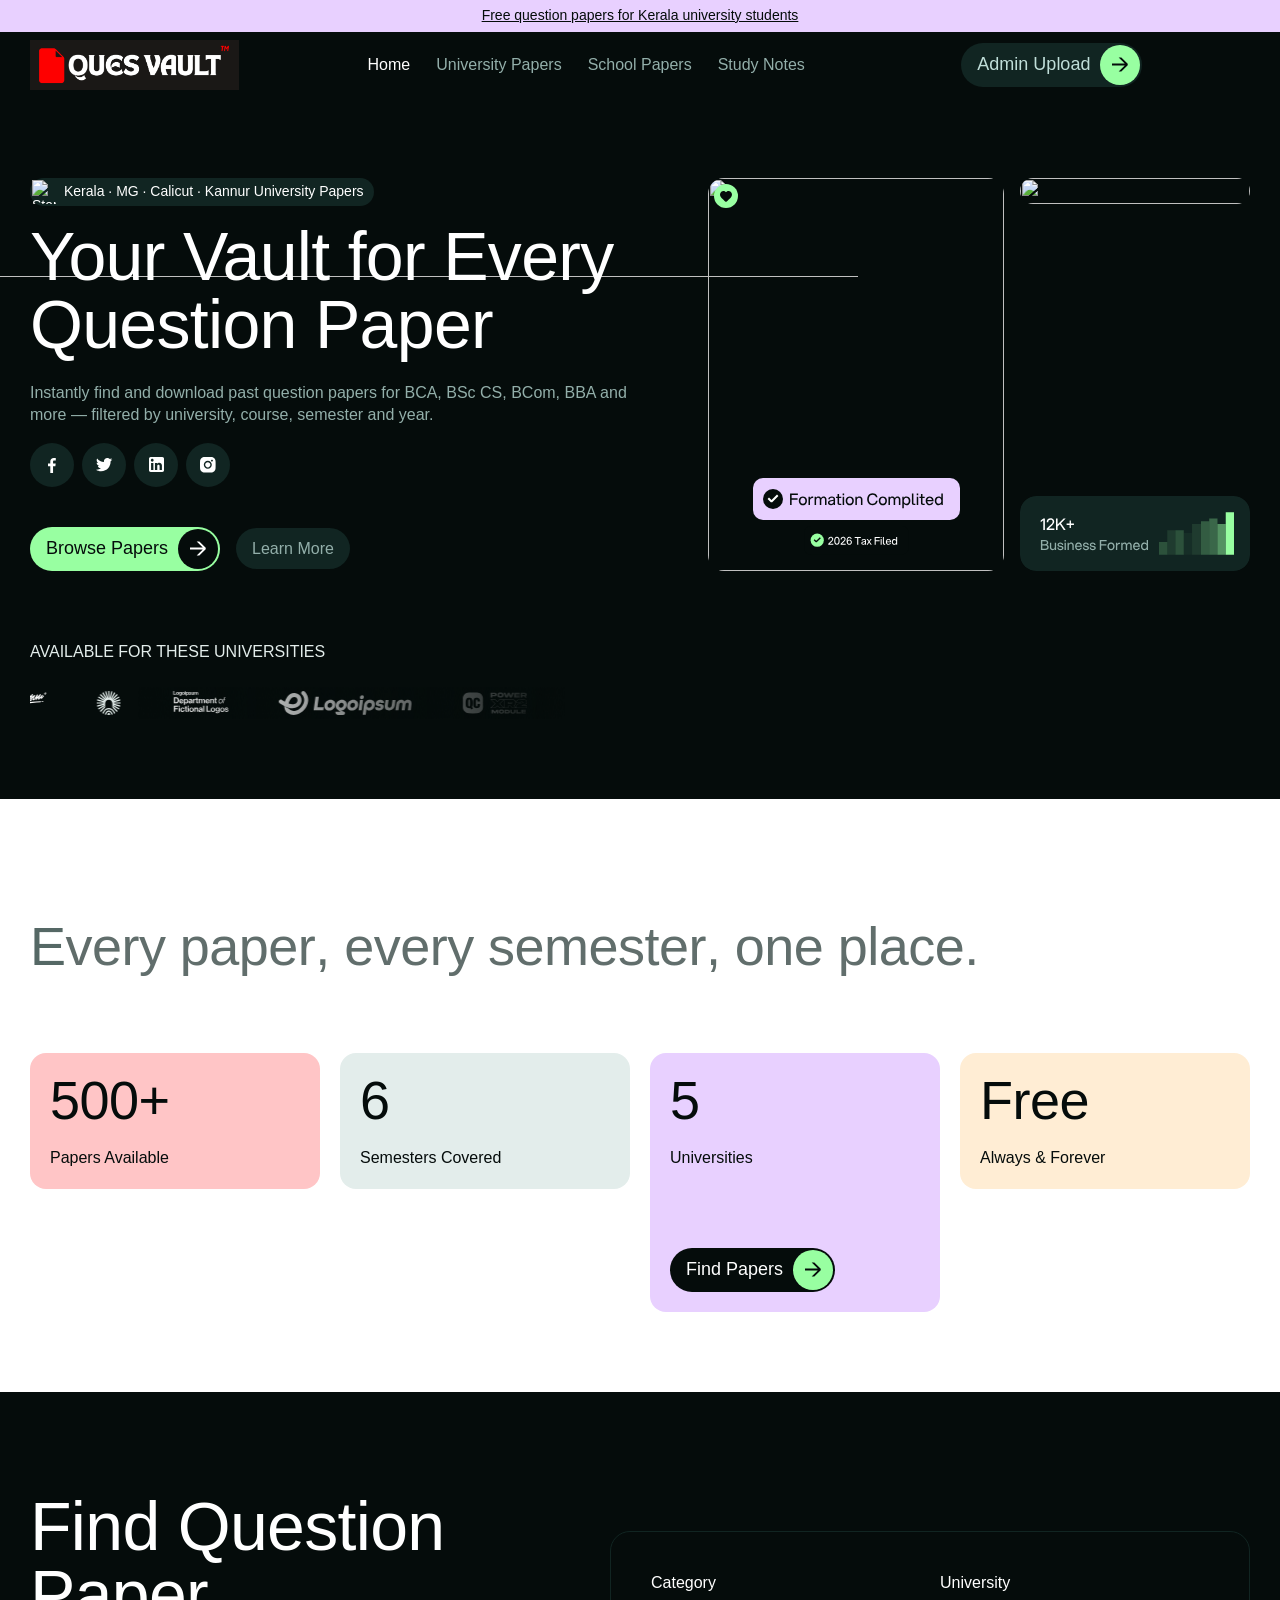
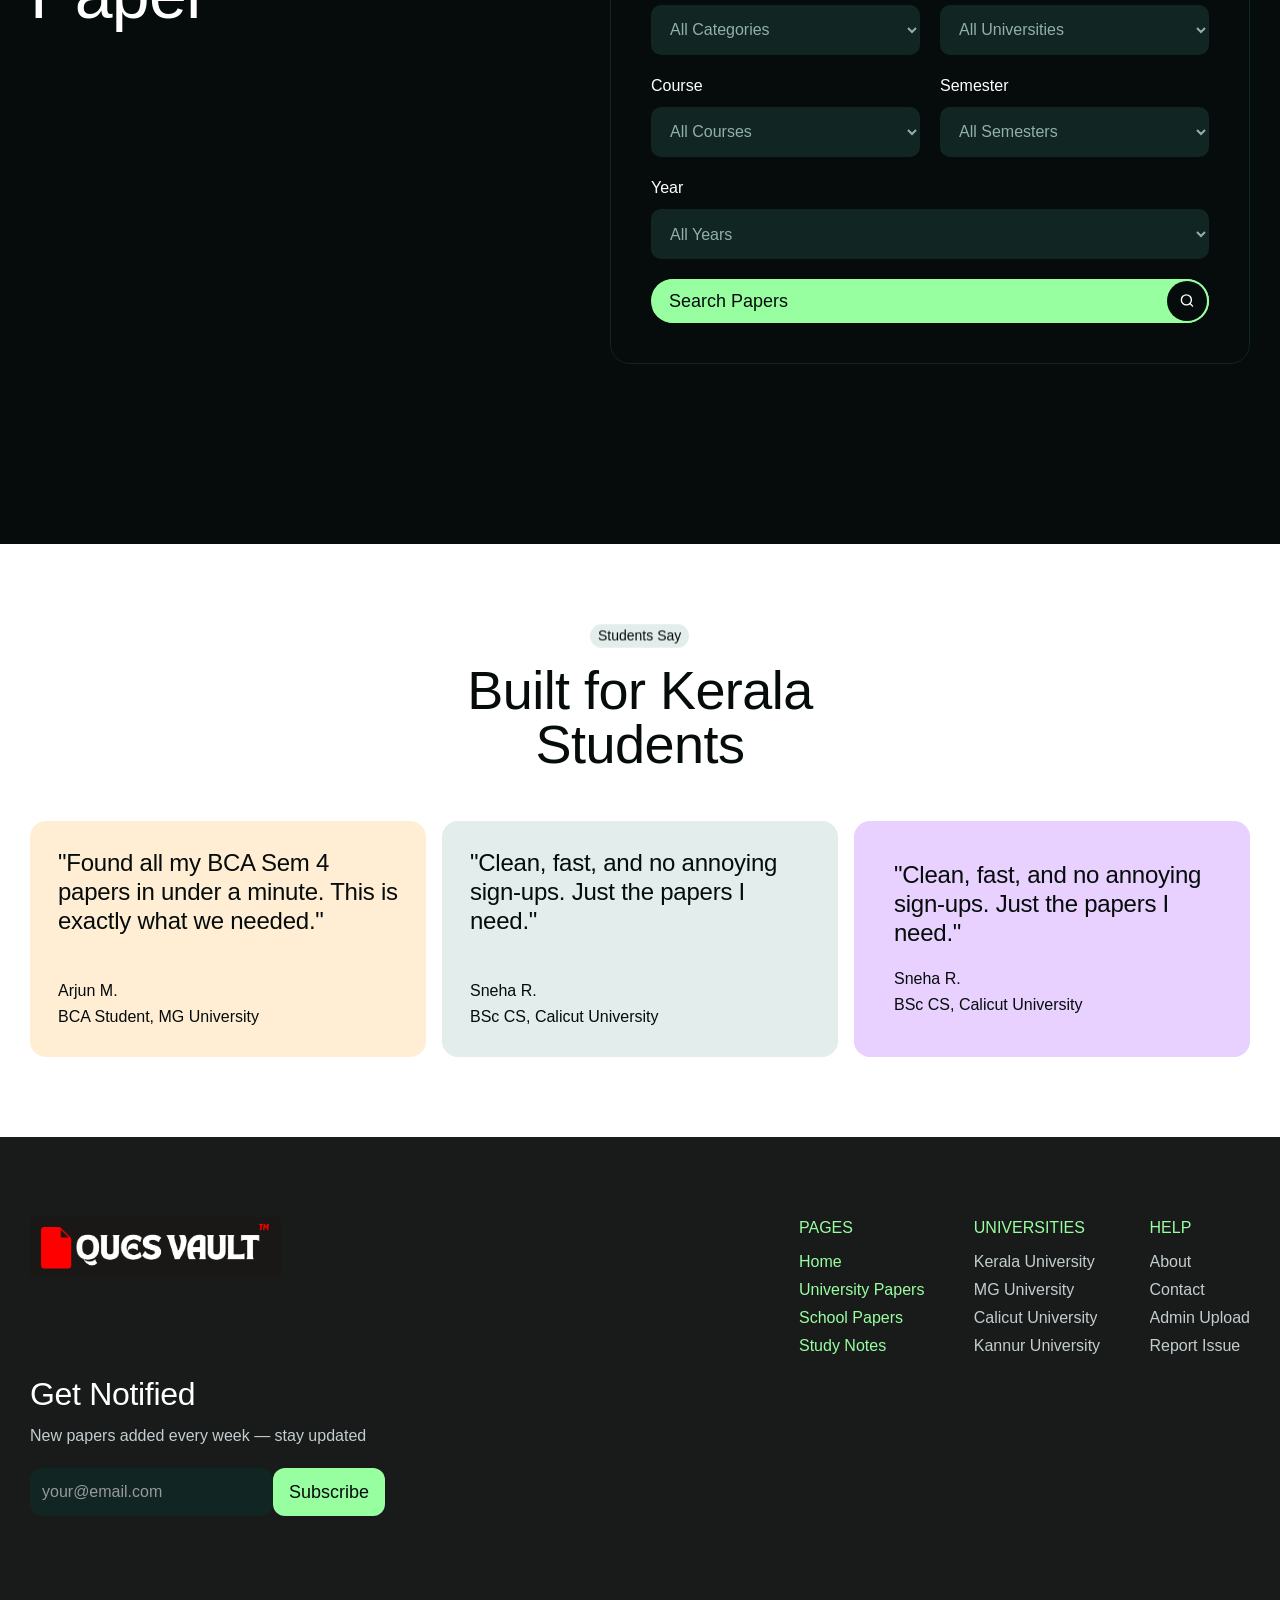
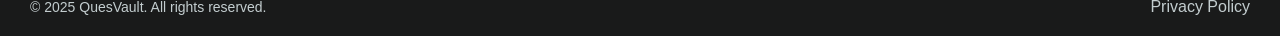
==== commit d48a4304: "new site" ====
--- a/index.html
+++ b/index.html
@@ -1,994 +1,1813 @@
 <!DOCTYPE html>
-<html lang="en" data-theme="light">
+<!-- saved from url=(0029)https://swiftform.webflow.io/ -->
+<html data-wf-domain="swiftform.webflow.io" data-wf-page="69db77bb7c71293341bfa0bf"
+  data-wf-site="69db77b97c71293341bfa085" lang="en" class="w-mod-js w-mod-ix w-mod-ix3"
+  data-scribe-recorder-ready="true">
+
 <head>
-<meta charset="UTF-8">
-<meta name="viewport" content="width=device-width,initial-scale=1">
-<title>QuesVault</title>
-<link rel="preconnect" href="https://fonts.googleapis.com">
+  <meta http-equiv="Content-Type" content="text/html; charset=UTF-8">
+  <style>
+    .wf-force-outline-none[tabindex="-1"]:focus {
+      outline: none;
+    }
+  </style>
+  <link href="https://cdn.prod.website-files.com/" rel="preconnect" crossorigin="anonymous">
+  <title>SwiftForm - Webflow HTML Website Template</title>
+  <link rel="preconnect" href="https://fonts.googleapis.com">
 <link rel="preconnect" href="https://fonts.gstatic.com" crossorigin>
 <link href="https://fonts.googleapis.com/css2?family=Playfair+Display:wght@600;700&family=DM+Sans:wght@300;400;500&display=swap" rel="stylesheet">
-<link rel="stylesheet" href="style.css">
+  <meta
+    content="SwiftForm – a sleek and modern Webflow business template designed for creative studios, agencies, and freelancers. Fully responsive, fast, and easy to customize."
+    name="description">
+  <meta content="SwiftForm - Webflow HTML Website Template" property="og:title">
+  <meta
+    content="SwiftForm – a sleek and modern Webflow business template designed for creative studios, agencies, and freelancers. Fully responsive, fast, and easy to customize."
+    property="og:description">
+  <meta
+    content="https://cdn.prod.website-files.com/69db77b97c71293341bfa085/69e854957bf2cffe64fbed34_Social-share%20(2).png"
+    property="og:image">
+  <meta content="SwiftForm - Webflow HTML Website Template" property="twitter:title">
+  <meta
+    content="SwiftForm – a sleek and modern Webflow business template designed for creative studios, agencies, and freelancers. Fully responsive, fast, and easy to customize."
+    property="twitter:description">
+  <meta
+    content="https://cdn.prod.website-files.com/69db77b97c71293341bfa085/69e854957bf2cffe64fbed34_Social-share%20(2).png"
+    property="twitter:image">
+  <meta property="og:type" content="website">
+  <meta content="summary_large_image" name="twitter:card">
+  <meta content="width=device-width, initial-scale=1" name="viewport">
+  <meta content="Webflow" name="generator">
+  <link href="./index_files/swiftform.webflow.shared.9a76ac513.css" rel="stylesheet" type="text/css"
+    integrity="sha384-mnasUTTFLIrit0qg9AJGgU8TA+grh2Q6uokgMHFO9fTufpj/i9Nzp/kzpVlI+MMh" crossorigin="anonymous">
+  <style>
+    @media (min-width:992px) {
+      html.w-mod-js:not(.w-mod-ix) [data-w-id="74ba1aaa-c857-f88d-c98c-d9fadd36995e"] {
+        -webkit-transform: translate3d(0, 0, 0) scale3d(1, 1, 1) rotateX(0) rotateY(0) rotateZ(0) skew(0, 0);
+        -moz-transform: translate3d(0, 0, 0) scale3d(1, 1, 1) rotateX(0) rotateY(0) rotateZ(0) skew(0, 0);
+        -ms-transform: translate3d(0, 0, 0) scale3d(1, 1, 1) rotateX(0) rotateY(0) rotateZ(0) skew(0, 0);
+        transform: translate3d(0, 0, 0) scale3d(1, 1, 1) rotateX(0) rotateY(0) rotateZ(0) skew(0, 0);
+      }
+
+      html.w-mod-js:not(.w-mod-ix) [data-w-id="74ba1aaa-c857-f88d-c98c-d9fadd36996e"] {
+        width: 44px;
+      }
+
+      html.w-mod-js:not(.w-mod-ix) [data-w-id="74ba1aaa-c857-f88d-c98c-d9fadd36996f"] {
+        display: none;
+        opacity: 0;
+      }
+
+      html.w-mod-js:not(.w-mod-ix) [data-w-id="74ba1aaa-c857-f88d-c98c-d9fadd369962"] {
+        color: rgb(5, 12, 11);
+      }
+
+      html.w-mod-js:not(.w-mod-ix) [data-w-id="74ba1aaa-c857-f88d-c98c-d9fadd369975"] {
+        background-color: rgb(5, 12, 11);
+        color: rgb(255, 255, 255);
+      }
+
+      html.w-mod-js:not(.w-mod-ix) [data-w-id="d9d5da89-d678-eb64-87f5-0e288a133008"] {
+        -webkit-transform: translate3d(0, 0, 0) scale3d(1, 1, 1) rotateX(0) rotateY(0) rotateZ(0) skew(0, 0);
+        -moz-transform: translate3d(0, 0, 0) scale3d(1, 1, 1) rotateX(0) rotateY(0) rotateZ(0) skew(0, 0);
+        -ms-transform: translate3d(0, 0, 0) scale3d(1, 1, 1) rotateX(0) rotateY(0) rotateZ(0) skew(0, 0);
+        transform: translate3d(0, 0, 0) scale3d(1, 1, 1) rotateX(0) rotateY(0) rotateZ(0) skew(0, 0);
+      }
+
+      html.w-mod-js:not(.w-mod-ix) [data-w-id="d9d5da89-d678-eb64-87f5-0e288a13300e"] {
+        width: 44px;
+      }
+
+      html.w-mod-js:not(.w-mod-ix) [data-w-id="d9d5da89-d678-eb64-87f5-0e288a13300f"] {
+        display: none;
+        opacity: 0;
+      }
+
+      html.w-mod-js:not(.w-mod-ix) [data-w-id="d9d5da89-d678-eb64-87f5-0e288a13300c"] {
+        color: rgb(5, 12, 11);
+      }
+
+      html.w-mod-js:not(.w-mod-ix) [data-w-id="d9d5da89-d678-eb64-87f5-0e288a133015"] {
+        background-color: rgb(5, 12, 11);
+        color: rgb(255, 255, 255);
+      }
+
+      html.w-mod-js:not(.w-mod-ix) [data-w-id="68a11bb0-0e42-d9ec-522c-b1547f390f20"] {
+        -webkit-transform: translate3d(0, 0, 0) scale3d(1, 1, 1) rotateX(0) rotateY(0) rotateZ(0) skew(0, 0);
+        -moz-transform: translate3d(0, 0, 0) scale3d(1, 1, 1) rotateX(0) rotateY(0) rotateZ(0) skew(0, 0);
+        -ms-transform: translate3d(0, 0, 0) scale3d(1, 1, 1) rotateX(0) rotateY(0) rotateZ(0) skew(0, 0);
+        transform: translate3d(0, 0, 0) scale3d(1, 1, 1) rotateX(0) rotateY(0) rotateZ(0) skew(0, 0);
+      }
+
+      html.w-mod-js:not(.w-mod-ix) [data-w-id="68a11bb0-0e42-d9ec-522c-b1547f390f26"] {
+        width: 44px;
+      }
+
+      html.w-mod-js:not(.w-mod-ix) [data-w-id="68a11bb0-0e42-d9ec-522c-b1547f390f27"] {
+        display: none;
+        opacity: 0;
+      }
+
+      html.w-mod-js:not(.w-mod-ix) [data-w-id="68a11bb0-0e42-d9ec-522c-b1547f390f24"] {
+        color: rgb(5, 12, 11);
+      }
+
+      html.w-mod-js:not(.w-mod-ix) [data-w-id="68a11bb0-0e42-d9ec-522c-b1547f390f2d"] {
+        background-color: rgb(5, 12, 11);
+        color: rgb(255, 255, 255);
+      }
+
+      html.w-mod-js:not(.w-mod-ix) [data-w-id="f2c39428-9e2b-7e56-b286-d566ae0a2127"] {
+        width: 197px;
+        height: 197px;
+        filter: blur(0px);
+      }
+
+      html.w-mod-js:not(.w-mod-ix) [data-w-id="e5b234bc-2f55-ae41-a227-79222828ca7c"] {
+        width: 109px;
+        height: 109px;
+        filter: blur(0px);
+      }
+
+      html.w-mod-js:not(.w-mod-ix) [data-w-id="aa646188-0b81-3adc-a6ee-6467099e206c"] {
+        width: 142px;
+        height: 142px;
+        filter: blur(0px);
+      }
+
+      html.w-mod-js:not(.w-mod-ix) [data-w-id="3aadf9c1-baef-951f-9ded-b0f01a01d337"] {
+        width: 109px;
+        height: 109px;
+        filter: blur(0px);
+      }
+
+      html.w-mod-js:not(.w-mod-ix) [data-w-id="887a1e0b-c155-9401-68a8-549d0678b341"] {
+        width: 197px;
+        height: 197px;
+        filter: blur(0px);
+      }
+
+      html.w-mod-js:not(.w-mod-ix) [data-w-id="aaf5283f-21e0-a68b-e21c-45bc2535dcc9"] {
+        width: 109px;
+        height: 109px;
+        filter: blur(0px);
+      }
+
+      html.w-mod-js:not(.w-mod-ix) [data-w-id="732a37d7-a469-954a-edf1-b7a73b1a76f2"] {
+        width: 197px;
+        height: 197px;
+        filter: blur(0px);
+      }
+    }
+
+    @media (max-width:991px) and (min-width:768px) {
+      html.w-mod-js:not(.w-mod-ix) [data-w-id="74ba1aaa-c857-f88d-c98c-d9fadd36995e"] {
+        -webkit-transform: translate3d(0, 0, 0) scale3d(1, 1, 1) rotateX(0) rotateY(0) rotateZ(0) skew(0, 0);
+        -moz-transform: translate3d(0, 0, 0) scale3d(1, 1, 1) rotateX(0) rotateY(0) rotateZ(0) skew(0, 0);
+        -ms-transform: translate3d(0, 0, 0) scale3d(1, 1, 1) rotateX(0) rotateY(0) rotateZ(0) skew(0, 0);
+        transform: translate3d(0, 0, 0) scale3d(1, 1, 1) rotateX(0) rotateY(0) rotateZ(0) skew(0, 0);
+      }
+
+      html.w-mod-js:not(.w-mod-ix) [data-w-id="74ba1aaa-c857-f88d-c98c-d9fadd36996e"] {
+        width: 44px;
+      }
+
+      html.w-mod-js:not(.w-mod-ix) [data-w-id="74ba1aaa-c857-f88d-c98c-d9fadd36996f"] {
+        display: none;
+        opacity: 0;
+      }
+
+      html.w-mod-js:not(.w-mod-ix) [data-w-id="74ba1aaa-c857-f88d-c98c-d9fadd369962"] {
+        color: rgb(5, 12, 11);
+      }
+
+      html.w-mod-js:not(.w-mod-ix) [data-w-id="74ba1aaa-c857-f88d-c98c-d9fadd369975"] {
+        background-color: rgb(5, 12, 11);
+        color: rgb(255, 255, 255);
+      }
+
+      html.w-mod-js:not(.w-mod-ix) [data-w-id="d9d5da89-d678-eb64-87f5-0e288a133008"] {
+        -webkit-transform: translate3d(0, 0, 0) scale3d(1, 1, 1) rotateX(0) rotateY(0) rotateZ(0) skew(0, 0);
+        -moz-transform: translate3d(0, 0, 0) scale3d(1, 1, 1) rotateX(0) rotateY(0) rotateZ(0) skew(0, 0);
+        -ms-transform: translate3d(0, 0, 0) scale3d(1, 1, 1) rotateX(0) rotateY(0) rotateZ(0) skew(0, 0);
+        transform: translate3d(0, 0, 0) scale3d(1, 1, 1) rotateX(0) rotateY(0) rotateZ(0) skew(0, 0);
+      }
+
+      html.w-mod-js:not(.w-mod-ix) [data-w-id="d9d5da89-d678-eb64-87f5-0e288a13300e"] {
+        width: 44px;
+      }
+
+      html.w-mod-js:not(.w-mod-ix) [data-w-id="d9d5da89-d678-eb64-87f5-0e288a13300f"] {
+        display: none;
+        opacity: 0;
+      }
+
+      html.w-mod-js:not(.w-mod-ix) [data-w-id="d9d5da89-d678-eb64-87f5-0e288a13300c"] {
+        color: rgb(5, 12, 11);
+      }
+
+      html.w-mod-js:not(.w-mod-ix) [data-w-id="d9d5da89-d678-eb64-87f5-0e288a133015"] {
+        background-color: rgb(5, 12, 11);
+        color: rgb(255, 255, 255);
+      }
+
+      html.w-mod-js:not(.w-mod-ix) [data-w-id="68a11bb0-0e42-d9ec-522c-b1547f390f20"] {
+        -webkit-transform: translate3d(0, 0, 0) scale3d(1, 1, 1) rotateX(0) rotateY(0) rotateZ(0) skew(0, 0);
+        -moz-transform: translate3d(0, 0, 0) scale3d(1, 1, 1) rotateX(0) rotateY(0) rotateZ(0) skew(0, 0);
+        -ms-transform: translate3d(0, 0, 0) scale3d(1, 1, 1) rotateX(0) rotateY(0) rotateZ(0) skew(0, 0);
+        transform: translate3d(0, 0, 0) scale3d(1, 1, 1) rotateX(0) rotateY(0) rotateZ(0) skew(0, 0);
+      }
+
+      html.w-mod-js:not(.w-mod-ix) [data-w-id="68a11bb0-0e42-d9ec-522c-b1547f390f26"] {
+        width: 44px;
+      }
+
+      html.w-mod-js:not(.w-mod-ix) [data-w-id="68a11bb0-0e42-d9ec-522c-b1547f390f27"] {
+        display: none;
+        opacity: 0;
+      }
+
+      html.w-mod-js:not(.w-mod-ix) [data-w-id="68a11bb0-0e42-d9ec-522c-b1547f390f24"] {
+        color: rgb(5, 12, 11);
+      }
+
+      html.w-mod-js:not(.w-mod-ix) [data-w-id="68a11bb0-0e42-d9ec-522c-b1547f390f2d"] {
+        background-color: rgb(5, 12, 11);
+        color: rgb(255, 255, 255);
+      }
+    }
+
+    @media (max-width:767px) and (min-width:480px) {
+      html.w-mod-js:not(.w-mod-ix) [data-w-id="74ba1aaa-c857-f88d-c98c-d9fadd36995e"] {
+        -webkit-transform: translate3d(0, 0, 0) scale3d(1, 1, 1) rotateX(0) rotateY(0) rotateZ(0) skew(0, 0);
+        -moz-transform: translate3d(0, 0, 0) scale3d(1, 1, 1) rotateX(0) rotateY(0) rotateZ(0) skew(0, 0);
+        -ms-transform: translate3d(0, 0, 0) scale3d(1, 1, 1) rotateX(0) rotateY(0) rotateZ(0) skew(0, 0);
+        transform: translate3d(0, 0, 0) scale3d(1, 1, 1) rotateX(0) rotateY(0) rotateZ(0) skew(0, 0);
+      }
+
+      html.w-mod-js:not(.w-mod-ix) [data-w-id="74ba1aaa-c857-f88d-c98c-d9fadd369962"] {
+        color: rgb(5, 12, 11);
+      }
+
+      html.w-mod-js:not(.w-mod-ix) [data-w-id="d9d5da89-d678-eb64-87f5-0e288a133008"] {
+        -webkit-transform: translate3d(0, 0, 0) scale3d(1, 1, 1) rotateX(0) rotateY(0) rotateZ(0) skew(0, 0);
+        -moz-transform: translate3d(0, 0, 0) scale3d(1, 1, 1) rotateX(0) rotateY(0) rotateZ(0) skew(0, 0);
+        -ms-transform: translate3d(0, 0, 0) scale3d(1, 1, 1) rotateX(0) rotateY(0) rotateZ(0) skew(0, 0);
+        transform: translate3d(0, 0, 0) scale3d(1, 1, 1) rotateX(0) rotateY(0) rotateZ(0) skew(0, 0);
+      }
+
+      html.w-mod-js:not(.w-mod-ix) [data-w-id="d9d5da89-d678-eb64-87f5-0e288a13300c"] {
+        color: rgb(5, 12, 11);
+      }
+
+      html.w-mod-js:not(.w-mod-ix) [data-w-id="68a11bb0-0e42-d9ec-522c-b1547f390f20"] {
+        -webkit-transform: translate3d(0, 0, 0) scale3d(1, 1, 1) rotateX(0) rotateY(0) rotateZ(0) skew(0, 0);
+        -moz-transform: translate3d(0, 0, 0) scale3d(1, 1, 1) rotateX(0) rotateY(0) rotateZ(0) skew(0, 0);
+        -ms-transform: translate3d(0, 0, 0) scale3d(1, 1, 1) rotateX(0) rotateY(0) rotateZ(0) skew(0, 0);
+        transform: translate3d(0, 0, 0) scale3d(1, 1, 1) rotateX(0) rotateY(0) rotateZ(0) skew(0, 0);
+      }
+
+      html.w-mod-js:not(.w-mod-ix) [data-w-id="68a11bb0-0e42-d9ec-522c-b1547f390f24"] {
+        color: rgb(5, 12, 11);
+      }
+    }
+
+    @media (max-width:479px) {
+      html.w-mod-js:not(.w-mod-ix) [data-w-id="74ba1aaa-c857-f88d-c98c-d9fadd36995e"] {
+        -webkit-transform: translate3d(0, 0, 0) scale3d(1, 1, 1) rotateX(0) rotateY(0) rotateZ(0) skew(0, 0);
+        -moz-transform: translate3d(0, 0, 0) scale3d(1, 1, 1) rotateX(0) rotateY(0) rotateZ(0) skew(0, 0);
+        -ms-transform: translate3d(0, 0, 0) scale3d(1, 1, 1) rotateX(0) rotateY(0) rotateZ(0) skew(0, 0);
+        transform: translate3d(0, 0, 0) scale3d(1, 1, 1) rotateX(0) rotateY(0) rotateZ(0) skew(0, 0);
+      }
+
+      html.w-mod-js:not(.w-mod-ix) [data-w-id="74ba1aaa-c857-f88d-c98c-d9fadd369962"] {
+        color: rgb(5, 12, 11);
+      }
+
+      html.w-mod-js:not(.w-mod-ix) [data-w-id="d9d5da89-d678-eb64-87f5-0e288a133008"] {
+        -webkit-transform: translate3d(0, 0, 0) scale3d(1, 1, 1) rotateX(0) rotateY(0) rotateZ(0) skew(0, 0);
+        -moz-transform: translate3d(0, 0, 0) scale3d(1, 1, 1) rotateX(0) rotateY(0) rotateZ(0) skew(0, 0);
+        -ms-transform: translate3d(0, 0, 0) scale3d(1, 1, 1) rotateX(0) rotateY(0) rotateZ(0) skew(0, 0);
+        transform: translate3d(0, 0, 0) scale3d(1, 1, 1) rotateX(0) rotateY(0) rotateZ(0) skew(0, 0);
+      }
+
+      html.w-mod-js:not(.w-mod-ix) [data-w-id="d9d5da89-d678-eb64-87f5-0e288a13300c"] {
+        color: rgb(5, 12, 11);
+      }
+
+      html.w-mod-js:not(.w-mod-ix) [data-w-id="68a11bb0-0e42-d9ec-522c-b1547f390f20"] {
+        -webkit-transform: translate3d(0, 0, 0) scale3d(1, 1, 1) rotateX(0) rotateY(0) rotateZ(0) skew(0, 0);
+        -moz-transform: translate3d(0, 0, 0) scale3d(1, 1, 1) rotateX(0) rotateY(0) rotateZ(0) skew(0, 0);
+        -ms-transform: translate3d(0, 0, 0) scale3d(1, 1, 1) rotateX(0) rotateY(0) rotateZ(0) skew(0, 0);
+        transform: translate3d(0, 0, 0) scale3d(1, 1, 1) rotateX(0) rotateY(0) rotateZ(0) skew(0, 0);
+      }
+
+      html.w-mod-js:not(.w-mod-ix) [data-w-id="68a11bb0-0e42-d9ec-522c-b1547f390f24"] {
+        color: rgb(5, 12, 11);
+      }
+    }
+  </style>
+  <style>
+    html.w-mod-js:not(.w-mod-ix3) :is(.about-cotnent-text) {
+      visibility: hidden !important;
+    }
+  </style>
+  <script
+    type="text/javascript">!function (o, c) { var n = c.documentElement, t = " w-mod-"; n.className += t + "js", ("ontouchstart" in o || o.DocumentTouch && c instanceof DocumentTouch) && (n.className += t + "touch") }(window, document);</script>
+  <link href="https://cdn.prod.website-files.com/69db77b97c71293341bfa085/69dbf45c2dbb7dd2c8f023ee_Fav%20Icon.png"
+    rel="shortcut icon" type="image/x-icon">
+  <link href="https://cdn.prod.website-files.com/69db77b97c71293341bfa085/69dbf45e0ee7d53e4238110d_web_clip%20(2).webp"
+    rel="apple-touch-icon">
+  <script src="./index_files/api.js.download"></script>
+</head>
 <style>
-  /* ── CSS VARIABLES ── */
+  .filter-grid {
+    display: grid;
+    grid-template-columns: repeat(auto-fill, minmax(220px, 2fr));
+    gap: 12px;
+  }
+
+  .filter-card {
+    background: #112522;
+    /* solid, was semi-transparent */
+    border: 1px solid var(--sf-border);
+    border-radius: 14px;
+    padding: 16px 18px 14px;
+    position: relative;
+    transition: border-color 0.2s, box-shadow 0.2s;
+  }
+
+  .filter-card:focus-within {
+    border-color: rgba(147, 175, 170, 0.6);
+    box-shadow: 0 0 0 3px rgba(147, 175, 170, 0.08), 0 4px 20px rgba(0, 0, 0, 0.4);
+  }
+
+  .filter-card::before {
+    content: '';
+    position: absolute;
+    inset: 0;
+    border-radius: 14px;
+    background: linear-gradient(135deg, rgba(180, 245, 224, 0.04) 0%, transparent 60%);
+    pointer-events: none;
+  }
+
+  .filter-label {
+    display: block;
+    font-size: 10px;
+    font-weight: 700;
+    letter-spacing: 1.4px;
+    text-transform: uppercase;
+    color: var(--sf-muted);
+    margin-bottom: 10px;
+  }
+
+  .filter-select-wrap {
+    position: relative;
+  }
+
+  .filter-select-wrap::after {
+    content: '';
+    position: absolute;
+    right: 12px;
+    top: 50%;
+    transform: translateY(-50%);
+    width: 0;
+    height: 0;
+    border-left: 4px solid transparent;
+    border-right: 4px solid transparent;
+    border-top: 5px solid var(--sf-muted);
+    pointer-events: none;
+    transition: border-top-color 0.2s;
+  }
+
+  .filter-card:focus-within .filter-select-wrap::after {
+    border-top-color: var(--sf-accent);
+  }
+
+  .filter-select {
+    width: 100%;
+    appearance: none;
+    background: rgba(255, 255, 255, 0.04);
+    border: 1px solid rgba(255, 255, 255, 0.07);
+    border-radius: 8px;
+    color: var(--sf-white);
+    font-family: var(--sf-font);
+    font-size: 13.5px;
+    padding: 9px 36px 9px 12px;
+    cursor: pointer;
+    outline: none;
+    transition: background 0.15s, border-color 0.15s, color 0.15s;
+  }
+
+  .filter-select:focus {
+    background: rgba(180, 245, 224, 0.05);
+    border-color: rgba(180, 245, 224, 0.25);
+    color: var(--sf-accent);
+  }
+
+  .filter-select option {
+    background: #112522;
+    color: var(--sf-white);
+  }
+
+  /* ── Reset / token bridge (map SwiftForm tokens to page) ── */
   :root {
-    --bg-primary: #F9F7F2;
-    --bg-secondary: #FFFFFF;
-    --bg-card: #FFFFFF;
-    --text-primary: #1A1816;
-    --text-secondary: #6B6760;
-    --text-muted: #A09D99;
-    --accent: #C4531A;
-    --accent-light: #FAECE7;
-    --accent-mid: #E87240;
-    --border: #E8E4DC;
-    --border-focus: #C4531A;
-    --shadow-sm: 0 1px 3px rgba(26,24,22,0.06);
-    --shadow-md: 0 4px 16px rgba(26,24,22,0.08);
-    --shadow-lg: 0 8px 32px rgba(26,24,22,0.10);
-    --header-bg: #1A1816;
-    --header-text: #F9F7F2;
-    --header-muted: #A09D99;
-    --radius-sm: 6px;
-    --radius-md: 10px;
-    --radius-lg: 16px;
-    --transition: 0.2s ease;
-  }
-
-  [data-theme="dark"] {
-    --bg-primary: #121110;
-    --bg-secondary: #1E1C1A;
-    --bg-card: #252220;
-    --text-primary: #F0EDE8;
-    --text-secondary: #A09D99;
-    --text-muted: #6B6760;
-    --accent: #E87240;
-    --accent-light: #2A1A0F;
-    --accent-mid: #C4531A;
-    --border: #2E2B28;
-    --border-focus: #E87240;
-    --shadow-sm: 0 1px 3px rgba(0,0,0,0.3);
-    --shadow-md: 0 4px 16px rgba(0,0,0,0.4);
-    --shadow-lg: 0 8px 32px rgba(0,0,0,0.5);
-    --header-bg: #0D0C0B;
-    --header-text: #F0EDE8;
-    --header-muted: #6B6760;
-  }
-
-  *, *::before, *::after { box-sizing: border-box; margin: 0; padding: 0; }
-  html { scroll-behavior: smooth; }
-
-  body {
-    font-family: 'DM Sans', sans-serif;
-    background: var(--bg-primary);
-    color: var(--text-primary);
-    min-height: 100vh;
-    transition: background var(--transition), color var(--transition);
-  }
-
-  /* ══════════════════════════════════════
-     HEADER — fully self-contained, wins
-     over any style.css header rules
-  ══════════════════════════════════════ */
-  header {
-    background: var(--header-bg) !important;
-    padding: 0 !important;
-    position: sticky !important;
-    top: 0 !important;
-    z-index: 9999 !important;
-    border-bottom: 1px solid rgba(255,255,255,0.07) !important;
-    width: 100% !important;
-  }
-
-  /* Top bar row */
-  .qv-topbar {
+    --sf-dark: #050c0b;
+    --sf-darker: #111211;
+    --sf-mid: #112522;
+    --sf-border: #1f2e2c;
+    --sf-green: #93afaa;
+    --sf-white: #ffffff;
+    --sf-muted: #5f6d6b;
+    --sf-accent: #b4f5e0;
+    /* SwiftForm teal highlight */
+    --sf-radius: 12px;
+    --sf-radius-sm: 6px;
+    --sf-font: 'Inter', sans-serif;
+  }
+
+  /* ── papers section wrapper ── */
+  #papers {
+    margin-top: 40px;
+  }
+
+  .results-label {
+    display: block;
+    font-family: var(--sf-font);
+    font-size: 11px;
+    font-weight: 600;
+    letter-spacing: 1.4px;
+    text-transform: uppercase;
+    color: var(--sf-muted);
+    margin-bottom: 20px;
+  }
+
+  /* ── grid ── */
+  .papers-grid {
+    display: grid;
+    grid-template-columns: repeat(auto-fill, minmax(320px, 1fr));
+    gap: 20px;
+  }
+
+  /* ── single card ── */
+  .pdf-card {
+    background: var(--sf-mid);
+    border: 1px solid var(--sf-border);
+    border-radius: var(--sf-radius);
+    overflow: hidden;
+    display: flex;
+    flex-direction: column;
+    opacity: 0;
+    animation: sfCardIn 0.45s ease forwards;
+    transition: border-color 0.2s, box-shadow 0.2s, transform 0.2s;
+  }
+
+  .pdf-card:hover {
+    border-color: var(--sf-green);
+    box-shadow: 0 8px 32px rgba(5, 12, 11, .55);
+    transform: translateY(-2px);
+  }
+
+  @keyframes sfCardIn {
+    from {
+      opacity: 0;
+      transform: translateY(18px);
+    }
+
+    to {
+      opacity: 1;
+      transform: translateY(0);
+    }
+  }
+
+  /* ── embed wrapper ── */
+  .pdf-embed-wrap {
+    position: relative;
     width: 100%;
-    max-width: 1100px;
-    margin: 0 auto;
-    padding: 0 24px;
-    height: 60px;
+    height: 320px;
+    background: var(--sf-darker);
+    overflow: hidden;
+  }
+
+  .pdf-embed-wrap iframe {
+    position: absolute;
+    inset: 0;
+    width: 100%;
+    height: 100%;
+    border: none;
+    opacity: 0;
+    transition: opacity 0.3s;
+  }
+
+  /* badge over preview */
+  .pdf-card-badge {
+    position: absolute;
+    top: 10px;
+    left: 10px;
+    z-index: 2;
+    background: rgba(5, 12, 11, .75);
+    border: 1px solid var(--sf-border);
+    backdrop-filter: blur(8px);
+    color: var(--sf-accent);
+      font-family: 'DM Sans', sans-serif;
+    font-size: 10px;
+    font-weight: 600;
+    letter-spacing: .9px;
+    text-transform: uppercase;
+    padding: 4px 9px;
+    border-radius: 4px;
+  }
+
+  /* fullscreen button */
+  .pdf-fullscreen-btn {
+    position: absolute;
+    bottom: 10px;
+    right: 10px;
+    z-index: 2;
+    width: 32px;
+    height: 32px;
     display: flex;
     align-items: center;
-    justify-content: space-between;
-    gap: 12px;
-  }
-
-  /* Brand */
-  .qv-brand {
+    justify-content: center;
+    background: rgba(5, 12, 11, .72);
+    border: 1px solid var(--sf-border);
+    backdrop-filter: blur(6px);
+    border-radius: 7px;
+    color: var(--sf-green);
+    transition: background 0.15s, color 0.15s;
+    text-decoration: none;
+  }
+
+  .pdf-fullscreen-btn:hover {
+    background: var(--sf-green);
+    color: var(--sf-dark);
+  }
+
+  .pdf-fullscreen-btn svg {
+    width: 14px;
+    height: 14px;
+  }
+
+  /* loading placeholder */
+  .pdf-loader {
+    position: absolute;
+    inset: 0;
     display: flex;
+    flex-direction: column;
     align-items: center;
+    justify-content: center;
+    gap: 10px;
+    background: var(--sf-darker);
+  }
+
+  .pdf-loader-icon svg {
+    width: 32px;
+    height: 32px;
+    stroke: var(--sf-muted);
+  }
+
+  .pdf-loader span {
+    font-family: var(--sf-font);
+    font-size: 12px;
+    color: var(--sf-muted);
+  }
+
+  .spinner-sm {
+    width: 18px;
+    height: 18px;
+    border: 2px solid var(--sf-border);
+    border-top-color: var(--sf-green);
+    border-radius: 50%;
+    animation: spin .7s linear infinite;
+  }
+
+  @keyframes spin {
+    to {
+      transform: rotate(360deg);
+    }
+  }
+
+  /* ── card body ── */
+  .pdf-card-body {
+    padding: 16px 18px 12px;
+    flex: 1;
+  }
+
+  .pdf-card-name {
+      font-family: 'DM Sans', sans-serif;
+    font-size: 14px;
+    font-weight: 500;
+    color: var(--sf-white);
+    line-height: 1.4;
+    margin-bottom: 10px;
+    white-space: nowrap;
+    overflow: hidden;
+    text-overflow: ellipsis;
+  }
+
+  /* tags */
+  .pdf-card-tags {
+    display: flex;
+    flex-wrap: wrap;
+    gap: 6px;
+  }
+
+  .tag {
+      font-family: 'DM Sans', sans-serif;
+    font-size: 10px;
+    font-weight: 600;
+    letter-spacing: .7px;
+    text-transform: uppercase;
+    padding: 3px 8px;
+    border-radius: 4px;
+  }
+
+  .tag-uni {
+    background: rgba(180, 245, 224, .10);
+    color: var(--sf-accent);
+    border: 1px solid rgba(180, 245, 224, .18);
+  }
+
+  .tag-course {
+    background: rgba(147, 175, 170, .10);
+    color: var(--sf-green);
+    border: 1px solid rgba(147, 175, 170, .18);
+  }
+
+  .tag-sem {
+    background: rgba(255, 255, 255, .06);
+    color: var(--sf-muted);
+    border: 1px solid rgba(255, 255, 255, .08);
+  }
+
+  .tag-year {
+    background: rgba(255, 255, 255, .06);
+    color: var(--sf-muted);
+    border: 1px solid rgba(255, 255, 255, .08);
+  }
+
+  .tag-sub {
+    background: rgba(255, 255, 255, .04);
+    color: var(--sf-muted);
+    border: 1px solid rgba(255, 255, 255, .06);
+  }
+
+  /* ── card footer ── */
+  .pdf-card-footer {
+    padding: 12px 18px 16px;
+    display: flex;
+    gap: 8px;
+    border-top: 1px solid var(--sf-border);
+  }
+
+  .btn-action {
+    display: inline;
+    align-items: center;
+    gap: 6px;
+    font-family: var(--sf-font);
+    font-size: 12px;
+    font-weight: 600;
+    letter-spacing: .4px;
+    padding: 8px 14px;
+    border-radius: var(--sf-radius-sm);
+    cursor: pointer;
+    transition: background 0.15s, color 0.15s, transform 0.1s;
     text-decoration: none;
-    flex-shrink: 0;
-  }
-
-  .qv-brand img {
-    height: 40px;
-    display: block;
-  }
-
-  /* Desktop nav — hidden on mobile */
-  .qv-nav {
-    display: flex;
-    align-items: center;
-    gap: 2px;
+    border: none;
+    margin-top: 1.8rem;
+  }
+
+  .btn-download {
     flex: 1;
     justify-content: center;
-  }
-
-  .qv-nav-link {
-    display: inline-flex;
-    align-items: center;
-    gap: 5px;
-    color: rgba(249,247,242,0.70);
-    font-size: 14px;
-    font-weight: 400;
-    font-family: 'DM Sans', sans-serif;
-    padding: 7px 12px;
-    border-radius: 6px;
-    cursor: pointer;
-    transition: color 0.15s, background 0.15s;
-    white-space: nowrap;
-    border: none;
-    background: none;
-    text-decoration: none;
-  }
-
-  .qv-nav-link:hover,
-  .qv-nav-item.open > .qv-nav-link {
-    color: #fff;
-    background: rgba(255,255,255,0.07);
-  }
-
-  .qv-nav-link.active {
-    color: var(--accent-mid);
-    background: rgba(196,83,26,0.14);
-  }
-
-  .qv-chevron {
-    width: 13px; height: 13px;
-    stroke: currentColor; fill: none;
-    stroke-width: 2.2; stroke-linecap: round; stroke-linejoin: round;
-    transition: transform 0.2s;
-    flex-shrink: 0;
-  }
-
-  .qv-nav-item.open > .qv-nav-link .qv-chevron {
-    transform: rotate(180deg);
-  }
-
-  /* Dropdown */
-  .qv-nav-item { position: relative; }
-
-  .qv-dropdown {
-    position: absolute;
-    top: calc(100% + 10px);
-    left: 50%;
-    transform: translateX(-50%) translateY(-6px);
-    background: #252220;
-    border: 1px solid rgba(255,255,255,0.09);
-    border-radius: 10px;
-    padding: 8px;
-    min-width: 220px;
-    box-shadow: 0 12px 40px rgba(0,0,0,0.5);
-    opacity: 0;
-    pointer-events: none;
-    transition: opacity 0.18s, transform 0.18s;
-    z-index: 10000;
-  }
-
-  .qv-dropdown-wide { min-width: 368px; }
-
-  .qv-nav-item.open > .qv-dropdown {
-    opacity: 1;
-    pointer-events: all;
-    transform: translateX(-50%) translateY(0);
-  }
-
-  /* Last item anchors to right */
-  .qv-nav-item:last-child .qv-dropdown {
-    left: auto; right: 0;
-    transform: translateY(-6px);
-  }
-  .qv-nav-item:last-child.open .qv-dropdown {
-    transform: translateY(0);
-  }
-
-  .qv-drop-label {
-    display: block;
-    font-size: 10px; font-weight: 500;
-    letter-spacing: 1.2px; text-transform: uppercase;
-    color: rgba(160,157,153,0.60);
-    padding: 8px 10px 4px;
-    font-family: 'DM Sans', sans-serif;
-  }
-
-  .qv-drop-item {
-    display: flex; align-items: center; gap: 10px;
-    padding: 9px 10px;
-    border-radius: 6px;
-    cursor: pointer;
-    transition: background 0.12s;
-    color: rgba(240,237,232,0.82);
-    font-size: 13.5px; font-weight: 400;
-    font-family: 'DM Sans', sans-serif;
-    text-decoration: none;
-    border: none; background: none;
-    width: 100%; text-align: left;
-  }
-
-  .qv-drop-item:hover { background: rgba(255,255,255,0.06); color: #fff; }
-
-  .qv-drop-icon {
-    width: 32px; height: 32px; border-radius: 7px;
-    display: flex; align-items: center; justify-content: center;
-    flex-shrink: 0;
-  }
-
-  .qv-drop-icon svg {
-    width: 15px; height: 15px;
-    stroke: currentColor; fill: none;
-    stroke-width: 2; stroke-linecap: round; stroke-linejoin: round;
-  }
-
-  .di-orange { background: rgba(196,83,26,0.22);   color: #E87240; }
-  .di-blue   { background: rgba(55,138,221,0.20);  color: #7EB8F0; }
-  .di-teal   { background: rgba(29,158,117,0.20);  color: #5DCAA5; }
-  .di-purple { background: rgba(127,119,221,0.20); color: #AFA9EC; }
-  .di-amber  { background: rgba(239,159,39,0.20);  color: #EF9F27; }
-  .di-pink   { background: rgba(212,83,126,0.20);  color: #ED93B1; }
-
-  .qv-drop-text strong {
-    display: block; font-size: 13.5px; font-weight: 500;
-    color: rgba(240,237,232,0.92); line-height: 1.2;
-        font-family: 'DM Sans', sans-serif;
-
-  }
-
-  .qv-drop-text span {
-    font-size: 12.5px; color: rgba(160,157,153,0.65);
-    line-height: 1.3; display: block; margin-top: 1px;
-        font-family: 'DM Sans', sans-serif;
-
-  }
-
-  .qv-drop-divider {
-    height: 1px; background: rgba(255,255,255,0.08); margin: 6px 8px;
-  }
-
-  .qv-drop-grid { display: grid; grid-template-columns: 1fr 1fr; gap: 2px; }
-
-  /* Right controls */
-  .qv-right {
-    display: flex; align-items: center; gap: 10px; flex-shrink: 0;
-  }
-
-  /* Theme toggle */
-  .qv-theme-btn {
-    width: 44px; height: 24px;
-    background: rgba(255,255,255,0.10);
-    border: 1px solid rgba(255,255,255,0.15);
-    border-radius: 999px; cursor: pointer;
-    position: relative; flex-shrink: 0;
-    transition: background 0.25s;
-  }
-
-  .qv-theme-btn::after {
-    content: '';
-    position: absolute; top: 3px; left: 3px;
-    width: 16px; height: 16px; border-radius: 50%;
-    background: #fff;
-    transition: transform 0.22s cubic-bezier(.4,0,.2,1);
-  }
-
-  [data-theme="dark"] .qv-theme-btn { background: var(--accent); border-color: var(--accent); }
-  [data-theme="dark"] .qv-theme-btn::after { transform: translateX(20px); }
-
-  /* Admin button */
-  .qv-admin-btn {
-    display: inline-flex; align-items: center; gap: 7px;
-    background: var(--accent); color: #fff; border: none;
-    padding: 8px 15px; border-radius: 6px;
-    font-family: 'DM Sans', sans-serif !important;
-    font-size: 13px; font-weight: 500;
-    cursor: pointer; white-space: nowrap; text-decoration: none;
-    transition: background 0.15s, transform 0.1s;
-  }
-
-  .qv-admin-btn:hover { background: var(--accent-mid); transform: translateY(-1px); }
-  .qv-admin-btn:active { transform: translateY(0); }
-
-  .qv-admin-btn svg {
-    width: 14px; height: 14px;
-    stroke: currentColor; fill: none;
-    stroke-width: 2; stroke-linecap: round; stroke-linejoin: round;
-  }
-
-  /* ── HAMBURGER BUTTON ── */
-  .qv-hamburger {
-    display: none;               /* hidden on desktop */
+    background: var(--sf-dark);
+    color: var(--sf-white);
+    border: 1px solid var(--sf-border);
+          font-family: 'DM Sans', sans-serif !important;
+
+
+  }
+
+  .btn-download:hover {
+    background: var(--sf-green);
+    color: var(--sf-dark);
+    border-color: var(--sf-green);
+    transform: translateY(-1px);
+  }
+
+  .btn-delete {
+    width: 36px;
+    height: 36px;
+    padding: 0;
+    justify-content: center;
+    background: transparent;
+    color: var(--sf-muted);
+    border: 1px solid var(--sf-border);
+    border-radius: var(--sf-radius-sm);
+  }
+
+  .btn-delete:hover {
+    background: rgba(211, 47, 47, .15);
+    color: #f06060;
+    border-color: rgba(211, 47, 47, .35);
+  }
+
+  /* ── empty / loading states ── */
+  .loading-state,
+  .empty-state {
+    display: flex;
+    flex-direction: column;
     align-items: center;
     justify-content: center;
-    width: 38px; height: 38px;
-    background: rgba(255,255,255,0.08);
-    border: 1px solid rgba(255,255,255,0.12);
-    border-radius: 8px;
-    cursor: pointer;
-    color: #fff;
-    flex-shrink: 0;
-    transition: background 0.15s;
-  }
-
-  .qv-hamburger:hover { background: rgba(255,255,255,0.14); }
-
-  .qv-hamburger svg {
-    width: 20px; height: 20px;
-    stroke: currentColor; fill: none;
-    stroke-width: 2; stroke-linecap: round;
-  }
-
-  /* ── MOBILE DRAWER ── */
-  .qv-drawer {
-    /* Hidden by default — shown only when .open is added by JS */
-    display: none;
-    flex-direction: column;
-    background: #1A1816;
-    border-top: 1px solid rgba(255,255,255,0.08);
-    padding: 8px 16px 20px;
-    max-height: calc(100vh - 60px);
-    overflow-y: auto;
-    -webkit-overflow-scrolling: touch;
-  }
-
-  .qv-drawer.open { display: flex; }
-
-  .qv-drawer-section { margin-top: 12px; }
-
-  .qv-drawer-label {
-    font-size: 10px; font-weight: 500;
-    letter-spacing: 1.4px; text-transform: uppercase;
-    color: rgba(160,157,153,0.55);
-    padding: 4px 6px 2px;
-    font-family: 'DM Sans', sans-serif;
-    display: block;
-  }
-
-  .qv-drawer-link {
-    display: flex; align-items: center; gap: 12px;
-    padding: 10px 6px;
-    color: rgba(240,237,232,0.80);
+    gap: 10px;
+    padding: 60px 20px;
+    text-align: center;
+  }
+
+  .loading-state p,
+  .empty-state p {
+    font-family: var(--sf-font);
     font-size: 15px;
-    font-family: 'DM Sans', sans-serif;
-    text-decoration: none;
-    border-radius: 8px;
-    transition: background 0.12s, color 0.12s;
-    border: none; background: none; width: 100%; cursor: pointer; text-align: left;
-  }
-
-  .qv-drawer-link:hover { background: rgba(255,255,255,0.06); color: #fff; }
-
-  .qv-drawer-link svg {
-    width: 18px; height: 18px;
-    stroke: currentColor; fill: none;
-    stroke-width: 1.8; stroke-linecap: round; stroke-linejoin: round;
-    opacity: 0.55; flex-shrink: 0;
-  }
-
-  .qv-drawer-divider {
-    height: 1px; background: rgba(255,255,255,0.07); margin: 8px 0;
-  }
-
-  /* ══════════════════════════════════════
-     SHOW / HIDE NAV vs HAMBURGER
-  ══════════════════════════════════════ */
-  @media (min-width: 821px) {
-    .qv-hamburger { display: none !important; }
-    .qv-nav      { display: flex !important; }
-    .qv-drawer   { display: none !important; }
-  }
-
-  @media (max-width: 820px) {
-    .qv-nav       { display: none !important; }
-    .qv-hamburger { display: flex !important; }
-  }
-
-  @media (max-width: 500px) {
-    .qv-admin-btn .qv-admin-label { display: none; }
-    .qv-topbar { padding: 0 16px; }
-  }
-
-  /* ══════════════════════════════════════
-     MAIN CONTENT (unchanged from original)
-  ══════════════════════════════════════ */
-  .container {
-    max-width: 1200px;
-    margin: 0 auto;
-    padding: 48px 32px 80px;
-  }
-
-  .section-header { margin-bottom: 36px; }
-
-  .section-header h2 {
-    font-family: 'Playfair Display', serif;
-    font-size: 28px; font-weight: 600;
-    color: var(--text-primary); letter-spacing: -0.5px;
-  }
-
-  .section-header p {
-    font-size: 14px; color: var(--text-secondary);
-    margin-top: 6px; font-weight: 300;
-  }
-
-  .accent-rule {
-    width: 40px; height: 3px;
-    background: var(--accent); border-radius: 99px; margin: 10px 0 0;
-  }
-
-  .filter-card {
-    background: var(--bg-card);
-    border: 1px solid var(--border);
-    border-radius: var(--radius-lg);
-    padding: 28px 28px 24px;
-    box-shadow: var(--shadow-md);
-    transition: background var(--transition), border-color var(--transition);
-  }
-
-  .filter-grid {
-    display: grid;
-    grid-template-columns: repeat(auto-fit, minmax(160px, 1fr));
-    gap: 14px; margin-bottom: 20px;
-  }
-
-  .filter-group { display: flex; flex-direction: column; gap: 6px; align-items: center; }
-
-  .filter-group label {
-    font-size: 11px; font-weight: 600;
-    letter-spacing: .5px; text-transform: uppercase; color: var(--text-muted);
-  }
-
-  select {
-    width: 100%; padding: 10px 14px;
-    background: var(--bg-primary); border: 1px solid var(--border);
-    border-radius: var(--radius-sm);
-    font-family: 'DM Sans', sans-serif; font-size: 14px; color: var(--text-primary);
-    cursor: pointer; appearance: none;
-    background-image: url("data:image/svg+xml,%3Csvg xmlns='http://www.w3.org/2000/svg' width='12' height='12' viewBox='0 0 24 24' fill='none' stroke='%236B6760' stroke-width='2' stroke-linecap='round' stroke-linejoin='round'%3E%3Cpolyline points='6 9 12 15 18 9'%3E%3C/polyline%3E%3C/svg%3E");
-    background-repeat: no-repeat; background-position: right 12px center; padding-right: 36px;
-    transition: border-color 0.15s, box-shadow 0.15s, background var(--transition), color var(--transition);
-  }
-
-  select:hover { border-color: var(--text-muted); }
-  select:focus { outline: none; border-color: var(--border-focus); box-shadow: 0 0 0 3px rgba(196,83,26,0.1); }
-
-  .filter-footer {
-    display: flex; align-items: center; justify-content: flex-end;
-    padding-top: 4px; border-top: 1px solid var(--border);
-  }
-
-  .btn-search {
-    display: inline-flex; align-items: center; gap: 8px;
-    background: var(--accent); color: #fff; border: none;
-    padding: 11px 28px; border-radius: var(--radius-sm);
-    font-family: 'DM Sans', sans-serif; font-size: 14px; font-weight: 500;
-    cursor: pointer;
-    transition: background var(--transition), transform 0.1s, box-shadow 0.1s;
-    box-shadow: 0 2px 8px rgba(196,83,26,0.25);
-  }
-
-  .btn-search:hover { background: var(--accent-mid); transform: translateY(-1px); box-shadow: 0 4px 14px rgba(196,83,26,0.3); }
-  .btn-search:active { transform: translateY(0); box-shadow: none; }
-  .btn-search svg { width: 16px; height: 16px; }
-
-  #papers { margin-top: 36px; }
-
-  .results-label {
-    font-size: 12px; font-weight: 500; letter-spacing: 1px; text-transform: uppercase;
-    color: var(--text-muted); margin-bottom: 16px; display: block;
-  }
-
-  .paper-card {
-    background: var(--bg-card); border: 1px solid var(--border);
-    border-radius: var(--radius-md); padding: 18px 20px;
-    margin-bottom: 12px; box-shadow: var(--shadow-sm);
-    transition: box-shadow 0.15s, transform 0.15s;
-  }
-
-  .paper-card:hover { box-shadow: var(--shadow-md); transform: translateY(-1px); }
-
-  @media (max-width: 600px) {
-    .container { padding: 32px 20px 60px; }
-    .filter-card { padding: 20px 18px 18px; }
-    .filter-grid { grid-template-columns: 1fr 1fr; }
-  }
-
-  @media (max-width: 400px) {
-    .filter-grid { grid-template-columns: 1fr; }
+    font-weight: 500;
+    color: var(--sf-white);
+  }
+
+  .loading-state p,
+  .empty-state span {
+    font-family: var(--sf-font);
+    font-size: 13px;
+    color: var(--sf-muted);
+  }
+
+  .empty-icon {
+    font-size: 36px;
+    margin-bottom: 4px;
+  }
+
+  .empty-hint {
+    font-family: var(--sf-font);
+    font-size: 11px;
+    letter-spacing: 1px;
+    text-transform: uppercase;
+    color: var(--sf-muted);
+    margin-top: 4px;
+  }
+
+  .spinner {
+    width: 28px;
+    height: 28px;
+    border: 2.5px solid var(--sf-border);
+    border-top-color: var(--sf-green);
+    border-radius: 50%;
+    animation: spin .75s linear infinite;
+    margin-bottom: 6px;
+  }
+
+  /* ── responsive ── */
+  @media (max-width: 640px) {
+    .papers-grid {
+      grid-template-columns: 1fr;
+    }
+
+    .pdf-embed-wrap {
+      height: 320px;
+    }
   }
 </style>
-</head>
-<body>
-
-<!-- ══════════════════════════════════════
-     HEADER
+
+<style>
+  /* Hide Webflow badge/watermark */
+  .w-webflow-badge,
+  .webflow-badge,
+  .purchase-badge,
+  a[href*="webflow.com"] {
+    display: none !important;
+    visibility: hidden !important;
+    opacity: 0 !important;
+  }
+
+  /* Hide any elements with Webflow branding text */
+  *[class*="webflow"]:not([class*="webflow-icon"]):not([class*="webflow-button"]) {
+    display: none !important;
+  }
+
+  /* Additional protection against watermarks */
+  div[style*="webflow"],
+  span[style*="webflow"],
+  .w-badge {
+    display: none !important;
+  }
+</style>
+
+<body class="page-wrapper">
+
+  <!-- ══════════════════════════════════════
+     TOP STRIP  (SwiftForm .navtop)
 ══════════════════════════════════════ -->
-<header>
-
-  <!-- Top bar: brand | desktop-nav | right controls -->
-  <div class="qv-topbar">
-
-    <a class="qv-brand" href="index.html">
-      <img src="./img/4.png" alt="QuesVault">
-    </a>
-
-    <!-- ── DESKTOP NAV ── -->
-    <nav class="qv-nav" id="qvDesktopNav">
-
-      <div class="qv-nav-item">
-        <a class="qv-nav-link active" href="index.html">Home</a>
+  <div class="navtop">
+    <div class="nav-top-text tag-regular">Free question papers for Kerala university students</div>
+  </div>
+
+  <!-- ══════════════════════════════════════
+     NAVBAR  (SwiftForm .navbar-wrap)
+══════════════════════════════════════ -->
+  <div id="navbar" class="navbar-wrap">
+    <div class="navbar">
+
+      <!-- Logo centre -->
+      <div class="navbar-middle">
+        <a href="index.html" class=" w-inline-block w--current">
+          <img loading="lazy" src="./img/4.png" style="height: 50px; " alt="QuesVault logo" class="nav-logo-img">
+        </a>
       </div>
 
-      <!-- Question Papers -->
-      <div class="qv-nav-item" id="ddPapers">
-        <button class="qv-nav-link" onclick="toggleDD('ddPapers')" aria-haspopup="true" aria-expanded="false">
-          Question Papers
-          <svg class="qv-chevron" viewBox="0 0 24 24"><polyline points="6 9 12 15 18 9"/></svg>
-        </button>
-        <div class="qv-dropdown qv-dropdown-wide">
-          <span class="qv-drop-label">Browse by category</span>
-          <a class="qv-drop-item" href="#" onclick="qvFilter('category','university'); closeDD(); loadPapers(); return false;">
-            <div class="qv-drop-icon di-orange">
-              <svg viewBox="0 0 24 24"><path d="M22 10v6M2 10l10-5 10 5-10 5z"/><path d="M6 12v5c3 3 9 3 12 0v-5"/></svg>
-            </div>
-            <div class="qv-drop-text"><strong>University Papers</strong><span>Kerala, MG, Calicut, Kannur</span></div>
-          </a>
-          <a class="qv-drop-item" href="#" onclick="qvFilter('category','school'); closeDD(); loadPapers(); return false;">
-            <div class="qv-drop-icon di-blue">
-              <svg viewBox="0 0 24 24"><rect x="3" y="3" width="18" height="18" rx="2"/><path d="M9 3v18M3 9h6M3 15h6"/></svg>
-            </div>
-            <div class="qv-drop-text"><strong>School Papers</strong><span>Classes 8–12, board exams</span></div>
-          </a>
-          <div class="qv-drop-divider"></div>
-          <span class="qv-drop-label">Filter by</span>
-          <div class="qv-drop-grid">
-            <a class="qv-drop-item" href="#" onclick="qvFocus('year'); closeDD(); return false;">
-              <div class="qv-drop-icon di-teal">
-                <svg viewBox="0 0 24 24"><rect x="3" y="4" width="18" height="18" rx="2"/><line x1="16" y1="2" x2="16" y2="6"/><line x1="8" y1="2" x2="8" y2="6"/><line x1="3" y1="10" x2="21" y2="10"/></svg>
-              </div>
-              <div class="qv-drop-text"><strong>By Year</strong><span>2021–2026</span></div>
-            </a>
-            <a class="qv-drop-item" href="#" onclick="qvFocus('course'); closeDD(); return false;">
-              <div class="qv-drop-icon di-purple">
-                <svg viewBox="0 0 24 24"><circle cx="12" cy="12" r="10"/><line x1="2" y1="12" x2="22" y2="12"/><path d="M12 2a15 15 0 0 1 0 20"/></svg>
-              </div>
-              <div class="qv-drop-text"><strong>By Course</strong><span>BCA, BSc, BCom…</span></div>
-            </a>
-            <a class="qv-drop-item" href="#" onclick="qvFocus('semester'); closeDD(); return false;">
-              <div class="qv-drop-icon di-amber">
-                <svg viewBox="0 0 24 24"><path d="M4 15s1-1 4-1 5 2 8 2 4-1 4-1V3s-1 1-4 1-5-2-8-2-4 1-4 1z"/><line x1="4" y1="22" x2="4" y2="15"/></svg>
-              </div>
-              <div class="qv-drop-text"><strong>By Semester</strong><span>Sem 1–6</span></div>
-            </a>
-            <a class="qv-drop-item" href="#" onclick="qvFilter('year','2025'); closeDD(); loadPapers(); return false;">
-              <div class="qv-drop-icon di-pink">
-                <svg viewBox="0 0 24 24"><polygon points="12 2 15.09 8.26 22 9.27 17 14.14 18.18 21.02 12 17.77 5.82 21.02 7 14.14 2 9.27 8.91 8.26 12 2"/></svg>
-              </div>
-              <div class="qv-drop-text"><strong>Recent</strong><span>2024 &amp; 2025</span></div>
-            </a>
+      <!-- Nav links left -->
+      <div class="nabvar-info">
+        <a href="index.html" class="nav-logo _02 w-inline-block w--current">
+          <img loading="lazy" src="./img/4.png" alt="QuesVault logo" class="nav-logo-img">
+        </a>
+
+        <div class="navbar-info-left">
+
+          <!-- Home -->
+          <div class="nav-dropdown w-dropdown">
+            <div class="navitem-toggle w-dropdown-toggle">
+              <a href="index.html" class="nav-items-wrap w-inline-block w--current">
+                <div class="nav-item-inside">
+                  <div class="nav-item">Home</div>
+                  <div class="nav-item">Home</div>
+                </div>
+              </a>
+            </div>
+          </div>
+
+          <!-- University Papers -->
+          <div class="nav-dropdown w-dropdown">
+            <div class="navitem-toggle w-dropdown-toggle">
+              <a href="#" class="nav-items-wrap w-inline-block"
+                onclick="qvFilter('category','university'); loadPapers(); return false;">
+                <div class="nav-item-inside">
+                  <div class="nav-item">University Papers</div>
+                  <div class="nav-item">University Papers</div>
+                </div>
+              </a>
+            </div>
+          </div>
+
+          <!-- School Papers -->
+          <div class="nav-dropdown w-dropdown">
+            <div class="navitem-toggle w-dropdown-toggle">
+              <a href="#" class="nav-items-wrap w-inline-block"
+                onclick="qvFilter('category','school'); loadPapers(); return false;">
+                <div class="nav-item-inside">
+                  <div class="nav-item">School Papers</div>
+                  <div class="nav-item">School Papers</div>
+                </div>
+              </a>
+            </div>
+          </div>
+
+          <!-- Study Notes -->
+          <div class="nav-dropdown w-dropdown">
+            <div class="navitem-toggle w-dropdown-toggle">
+              <a href="#" class="nav-items-wrap w-inline-block">
+                <div class="nav-item-inside">
+                  <div class="nav-item">Study Notes</div>
+                  <div class="nav-item">Study Notes</div>
+                </div>
+              </a>
+            </div>
+          </div>
+
+        </div><!-- /navbar-info-left -->
+      </div><!-- /nabvar-info -->
+
+      <!-- Right CTA -->
+      <div class="navbar-right"><a href="admin.html " data-wf--secondary-btn--variant="base"
+          data-w-id="eb4e669e-9f8d-20f1-6ed9-b011d824b479" class="secondary-btn w-inline-block">
+          <div class="secondary-btn-texts">
+            <div class="secondary-btn-text-inside">
+              <div class="nav-button-text"
+                style="transform: translate3d(0px, 0%, 0px) scale3d(1, 1, 1) rotateX(0deg) rotateY(0deg) rotateZ(0deg) skew(0deg, 0deg); transform-style: preserve-3d;">
+                Admin Upload</div>
+              <div class="nav-button-text"
+                style="transform: translate3d(0px, 0%, 0px) scale3d(1, 1, 1) rotateX(0deg) rotateY(0deg) rotateZ(0deg) skew(0deg, 0deg); transform-style: preserve-3d;">
+                Admin Upload</div>
+            </div>
+          </div>
+          <div class="secondary-btn-icon-outside">
+            <div class="secondary-btn-icons">
+              <div class="secondary-btn-icon-inside"
+                style="transform: translate3d(-16px, 0px, 0px) scale3d(1, 1, 1) rotateX(0deg) rotateY(0deg) rotateZ(0deg) skew(0deg, 0deg); transform-style: preserve-3d;">
+                <div class="nav-btn-ico w-embed"><svg width="100%" height="100%" viewBox="0 0 17 15" fill="none"
+                    xmlns="http://www.w3.org/2000/svg">
+                    <path
+                      d="M7.08594 15L13.5859 8.5L5.68248e-07 8.5L7.43094e-07 6.5L13.5859 6.5L7.08594 -8.41103e-07L9.91406 -5.9386e-07L16.707 6.79297L16.707 8.20703L9.91406 15L7.08594 15Z"
+                      fill="currentColor"></path>
+                  </svg></div>
+                <div class="nav-btn-ico w-embed"><svg width="100%" height="100%" viewBox="0 0 17 15" fill="none"
+                    xmlns="http://www.w3.org/2000/svg">
+                    <path
+                      d="M7.08594 15L13.5859 8.5L5.68248e-07 8.5L7.43094e-07 6.5L13.5859 6.5L7.08594 -8.41103e-07L9.91406 -5.9386e-07L16.707 6.79297L16.707 8.20703L9.91406 15L7.08594 15Z"
+                      fill="currentColor"></path>
+                  </svg></div>
+              </div>
+            </div>
+          </div>
+        </a></div>
+
+      <div data-w-id="729e23e8-f47e-f872-0050-575a0a6cc2df">
+
+
+        <div data-w-id="nav-toggle-btn" class="nav-toggle-btn-wrap">
+          <div class="nav-toogle-btn menu w-embed">
+            <svg width="100%" height="100%" viewBox="0 0 24 24" fill="none" xmlns="http://www.w3.org/2000/svg">
+              <path
+                d="M18.5791 15.289C19.1022 15.2891 19.5263 15.6924 19.5264 16.1894C19.5264 16.6865 19.1022 17.0897 18.5791 17.0898H5.94727C5.4241 17.0898 5 16.6865 5 16.1894C5.00004 15.6924 5.42412 15.2891 5.94727 15.289H18.5791ZM18.5791 10.4892C19.1021 10.4893 19.5261 10.8918 19.5264 11.3886C19.5264 11.8857 19.1022 12.2889 18.5791 12.289H5.94727C5.4241 12.289 5 11.8857 5 11.3886C5.00027 10.8918 5.42426 10.4893 5.94727 10.4892H18.5791ZM18.5791 5.68844C19.1022 5.68852 19.5264 6.09178 19.5264 6.58883C19.5263 7.08583 19.1022 7.48914 18.5791 7.48922H5.94727C5.42412 7.48917 5.00005 7.08585 5 6.58883C5 6.09177 5.4241 5.68849 5.94727 5.68844H18.5791Z"
+                fill="currentColor" />
+            </svg>
+          </div>
+        </div>
+
+        <div class="menu-wrap-3 _02" style="display: none;">
+          <div class="menu-wrap-outside">
+            <div class="menu-wrap-inside">
+
+              <div class="menu-inside-info">
+                <a href="index.html" class=" _03 w-inline-block">
+                  <img loading="lazy" src="./img/4.png" style="height: 50px;" alt="QuesVault logo">
+                </a>
+                <div data-w-id="nav-close-btn" class="nav-toggle-btn-wrap">
+                  <div class="nav-toogle-btn close w-embed">
+                    <svg width="100%" height="100%" viewBox="0 0 24 23" fill="none" xmlns="http://www.w3.org/2000/svg">
+                      <path
+                        d="M16.219 6.51595C16.589 6.14639 17.1741 6.13164 17.5256 6.48275C17.8771 6.83382 17.8623 7.41787 17.4924 7.78743L13.6624 11.6126L17.4924 15.4378C17.8624 15.8073 17.877 16.3914 17.5256 16.7425C17.1741 17.0936 16.589 17.0789 16.219 16.7093L12.3899 12.8841L8.56079 16.7093C8.19082 17.0789 7.60565 17.0936 7.25415 16.7425C6.90281 16.3914 6.91744 15.8073 7.28735 15.4378L11.1165 11.6126L7.28735 7.78743C6.91756 7.41788 6.90275 6.83381 7.25415 6.48275C7.60565 6.13164 8.19082 6.14639 8.56079 6.51595L12.3899 10.3402L16.219 6.51595Z"
+                        fill="currentColor" />
+                    </svg>
+                  </div>
+                </div>
+              </div>
+
+              <div class="menu-top-3">
+                <div class="menu-body _01">
+                  <div class="menu-body-item-3">
+                    <div class="menu-body-outside">
+                      <div class="menu-body-inside-text caption">Main</div>
+                    </div>
+
+                    <a href="index.html" class="dropdown-text-outside-2 w-inline-block w--current">
+                      <div class="dropdown-inside-texts">
+                        <div class="dropdown-inside-text">Home</div>
+                        <div class="dropdown-inside-text model-25">Home</div>
+                      </div>
+                    </a>
+
+                    <a href="#" class="dropdown-text-outside-2 w-inline-block"
+                      onclick="qvFilter('category','university'); loadPapers(); closeMobileMenu(); return false;">
+                      <div class="dropdown-inside-texts">
+                        <div class="dropdown-inside-text">University Papers</div>
+                        <div class="dropdown-inside-text model-25">University Papers</div>
+                      </div>
+                    </a>
+
+                    <a href="#" class="dropdown-text-outside-2 w-inline-block"
+                      onclick="qvFilter('category','school'); loadPapers(); closeMobileMenu(); return false;">
+                      <div class="dropdown-inside-texts">
+                        <div class="dropdown-inside-text">School Papers</div>
+                        <div class="dropdown-inside-text model-25">School Papers</div>
+                      </div>
+                    </a>
+
+                    <a href="#" class="dropdown-text-outside-2 w-inline-block">
+                      <div class="dropdown-inside-texts">
+                        <div class="dropdown-inside-text">Study Notes</div>
+                        <div class="dropdown-inside-text model-25">Study Notes</div>
+                      </div>
+                    </a>
+
+                    <a href="admin.html" class="dropdown-text-outside-2 w-inline-block">
+                      <div class="dropdown-inside-texts">
+                        <div class="dropdown-inside-text">Admin Upload</div>
+                        <div class="dropdown-inside-text model-25">Admin Upload</div>
+                      </div>
+                    </a>
+
+                  </div>
+                </div>
+              </div>
+
+            </div><!-- /menu-wrap-inside -->
+            <div class="newsletters">
+              <div class="newsletter-head">
+                <div class="newsletter-title title-02">Stay Updated</div>
+                <div class="newsletter-text para-regular">Get notified when new papers and study notes are added</div>
+              </div>
+              <div class="newsletter-form w-form">
+                <form id="email-form-qv" name="email-form" class="newsletter-form-inside" aria-label="Email Form">
+                  <input class="newsletter-text-field w-input" maxlength="256" name="email"
+                    placeholder="eg. student@email.com" type="email" id="qv-email-input" required>
+                  <input type="submit" class="newsletter-submit button-text w-button" value="Subscribe">
+                </form>
+                <div class="success-message w-form-done" tabindex="-1" role="region" aria-label="Email Form success">
+                  <div>Thank you! You're now subscribed to QuesVault updates.</div>
+                </div>
+                <div class="error-message w-form-fail" tabindex="-1" role="region" aria-label="Email Form failure">
+                  <div>Oops! Something went wrong. Please try again.</div>
+                </div>
+              </div>
+
+              <div class="menu-social-insides">
+                <a href="https://www.facebook.com/" target="_blank" class="menu-social-icon w-inline-block">
+                  <div class="menu-social-ico w-embed">
+                    <svg width="100%" height="100%" viewBox="0 0 20 20" fill="none" xmlns="http://www.w3.org/2000/svg">
+                      <path
+                        d="M11.0542 17.9976V11.1676H13.3583L13.7008 8.49347H11.0542V6.79014C11.0542 6.01847 11.2692 5.49014 12.3767 5.49014H13.78V3.10597C13.0972 3.0328 12.4109 2.99747 11.7242 3.00014C9.6875 3.00014 8.28917 4.24347 8.28917 6.52597V8.48847H6V11.1626H8.29417V17.9976H11.0542Z"
+                        fill="currentColor" />
+                    </svg>
+                  </div>
+                </a>
+                <a href="https://x.com" target="_blank" class="menu-social-icon w-inline-block">
+                  <div class="menu-social-ico w-embed">
+                    <svg width="100%" height="100%" viewBox="0 0 20 20" fill="none" xmlns="http://www.w3.org/2000/svg">
+                      <path
+                        d="M18.252 4.56837C17.6543 4.82618 17.0039 5.01173 16.334 5.08399C17.0295 4.67078 17.5504 4.01798 17.7988 3.24805C17.1462 3.63631 16.4312 3.90857 15.6855 4.05274C15.3739 3.71959 14.997 3.45419 14.5783 3.27307C14.1596 3.09195 13.7081 2.999 13.252 3.00001C11.4062 3.00001 9.92187 4.4961 9.92187 6.33204C9.92187 6.58985 9.95312 6.84766 10.0039 7.09571C7.24023 6.95118 4.77539 5.63087 3.13672 3.60938C2.83814 4.11937 2.68167 4.70006 2.68359 5.29102C2.68359 6.44727 3.27148 7.4668 4.16797 8.06641C3.63966 8.04561 3.12372 7.9004 2.66211 7.64259V7.6836C2.66211 9.30274 3.80664 10.6445 5.33203 10.9531C5.04562 11.0275 4.75099 11.0656 4.45508 11.0664C4.23828 11.0664 4.0332 11.0449 3.82617 11.0156C4.24805 12.3359 5.47656 13.2949 6.93945 13.3262C5.79492 14.2227 4.36133 14.75 2.80469 14.75C2.52539 14.75 2.26758 14.7402 2 14.709C3.47656 15.6563 5.22852 16.2031 7.11523 16.2031C13.2402 16.2031 16.5918 11.1289 16.5918 6.72462C16.5918 6.58009 16.5918 6.43555 16.582 6.29102C17.2305 5.81641 17.7988 5.22852 18.252 4.56837Z"
+                        fill="currentColor" />
+                    </svg>
+                  </div>
+                </a>
+                <a href="https://www.instagram.com/" target="_blank" class="menu-social-icon w-inline-block">
+                  <div class="menu-social-ico w-embed">
+                    <svg width="100%" height="100%" viewBox="0 0 20 20" fill="none" xmlns="http://www.w3.org/2000/svg">
+                      <path
+                        d="M9.80527 7.20371C8.37167 7.20371 7.20175 8.37363 7.20175 9.80722C7.20175 11.2408 8.37167 12.4107 9.80527 12.4107C11.2389 12.4107 12.4088 11.2408 12.4088 9.80722C12.4088 8.37363 11.2389 7.20371 9.80527 7.20371ZM17.6139 9.80722C17.6139 8.7291 17.6236 7.66074 17.5631 6.58457C17.5025 5.33457 17.2174 4.22519 16.3033 3.31113C15.3873 2.39511 14.2799 2.11191 13.0299 2.05136C11.9518 1.99082 10.8834 2.00058 9.80722 2.00058C8.7291 2.00058 7.66074 1.99082 6.58457 2.05136C5.33457 2.11191 4.22519 2.39707 3.31113 3.31113C2.39511 4.22714 2.11191 5.33457 2.05136 6.58457C1.99082 7.66269 2.00058 8.73105 2.00058 9.80722C2.00058 10.8834 1.99082 11.9537 2.05136 13.0299C2.11191 14.2799 2.39707 15.3893 3.31113 16.3033C4.22714 17.2193 5.33457 17.5025 6.58457 17.5631C7.66269 17.6236 8.73105 17.6139 9.80722 17.6139C10.8853 17.6139 11.9537 17.6236 13.0299 17.5631C14.2799 17.5025 15.3893 17.2174 16.3033 16.3033C17.2193 15.3873 17.5025 14.2799 17.5631 13.0299C17.6256 11.9537 17.6139 10.8853 17.6139 9.80722ZM9.80527 13.8131C7.58847 13.8131 5.79941 12.024 5.79941 9.80722C5.79941 7.59042 7.58847 5.80136 9.80527 5.80136C12.0221 5.80136 13.8111 7.59042 13.8111 9.80722C13.8111 12.024 12.0221 13.8131 9.80527 13.8131ZM13.9752 6.57285C13.4576 6.57285 13.0396 6.15488 13.0396 5.6373C13.0396 5.11972 13.4576 4.70175 13.9752 4.70175C14.4928 4.70175 14.9107 5.11972 14.9107 5.6373C14.9109 5.7602 14.8868 5.88192 14.8398 5.9955C14.7929 6.10908 14.724 6.21227 14.6371 6.29918C14.5502 6.38608 14.447 6.45499 14.3334 6.50195C14.2198 6.54891 14.0981 6.573 13.9752 6.57285Z"
+                        fill="currentColor" />
+                    </svg>
+                  </div>
+                </a>
+              </div>
+            </div>
+          </div><!-- /menu-wrap-outside -->
+
+          <div class="inside-nav-bttm">
+            <div class="nav-copyright tag-regular">© 2026 <a href="index.html"
+                class="nav-foot-link w--current">QuesVault™</a></div>
+            <div class="inside-nav-links">
+              <a href="terms.html" class="dropdown-text-outside-2 _02 w-inline-block">
+                <div class="dropdown-inside-texts">
+                  <div class="dropdown-inside-text _02">Terms &amp; Conditions</div>
+                  <div class="dropdown-inside-text">Terms &amp; Conditions</div>
+                </div>
+              </a>
+              <a href="privacy.html" class="dropdown-text-outside-2 _02 w-inline-block">
+                <div class="dropdown-inside-texts">
+                  <div class="dropdown-inside-text _02">Privacy Policy</div>
+                  <div class="dropdown-inside-text">Privacy Policy</div>
+                </div>
+              </a>
+            </div>
           </div>
         </div>
       </div>
 
-      <!-- Study Notes -->
-      <div class="qv-nav-item" id="ddNotes">
-        <button class="qv-nav-link" onclick="toggleDD('ddNotes')" aria-haspopup="true" aria-expanded="false">
-          Study Notes
-          <svg class="qv-chevron" viewBox="0 0 24 24"><polyline points="6 9 12 15 18 9"/></svg>
-        </button>
-        <div class="qv-dropdown qv-dropdown-wide">
-          <span class="qv-drop-label">Resources</span>
-          <a class="qv-drop-item" href="#">
-            <div class="qv-drop-icon di-teal"><svg viewBox="0 0 24 24"><path d="M2 3h6a4 4 0 0 1 4 4v14a3 3 0 0 0-3-3H2z"/><path d="M22 3h-6a4 4 0 0 0-4 4v14a3 3 0 0 1 3-3h7z"/></svg></div>
-            <div class="qv-drop-text"><strong>Lecture Notes</strong><span>Chapter-wise PDFs &amp; summaries</span></div>
-          </a>
-          <a class="qv-drop-item" href="#">
-            <div class="qv-drop-icon di-purple"><svg viewBox="0 0 24 24"><path d="M11 4H4a2 2 0 0 0-2 2v14a2 2 0 0 0 2 2h14a2 2 0 0 0 2-2v-7"/><path d="M18.5 2.5a2.121 2.121 0 0 1 3 3L12 15l-4 1 1-4 9.5-9.5z"/></svg></div>
-            <div class="qv-drop-text"><strong>Short Notes</strong><span>Quick revision &amp; key points</span></div>
-          </a>
-          <a class="qv-drop-item" href="#">
-            <div class="qv-drop-icon di-blue"><svg viewBox="0 0 24 24"><rect x="2" y="3" width="20" height="14" rx="2"/><line x1="8" y1="21" x2="16" y2="21"/><line x1="12" y1="17" x2="12" y2="21"/></svg></div>
-            <div class="qv-drop-text"><strong>Video Lectures</strong><span>Curated YouTube playlists</span></div>
-          </a>
-          <div class="qv-drop-divider"></div>
-          <span class="qv-drop-label">Exam prep</span>
-          <a class="qv-drop-item" href="#">
-            <div class="qv-drop-icon di-amber"><svg viewBox="0 0 24 24"><path d="M9 11l3 3L22 4"/><path d="M21 12v7a2 2 0 0 1-2 2H5a2 2 0 0 1-2-2V5a2 2 0 0 1 2-2h11"/></svg></div>
-            <div class="qv-drop-text"><strong>Model Q&amp;A</strong><span>Solved question banks</span></div>
-          </a>
-          <a class="qv-drop-item" href="#">
-            <div class="qv-drop-icon di-orange"><svg viewBox="0 0 24 24"><circle cx="12" cy="12" r="10"/><polyline points="12 6 12 12 16 14"/></svg></div>
-            <div class="qv-drop-text"><strong>Previous Year Tips</strong><span>Important topics &amp; patterns</span></div>
-          </a>
+
+
+    </div><!-- /navbar -->
+  </div><!-- /navbar-wrap -->
+
+
+  <!-- ══════════════════════════════════════
+     HERO SECTION  (SwiftForm .main-hero)
+══════════════════════════════════════ -->
+  <section class="main-hero container-full">
+    <div class="container-fluid">
+      <div class="main-hero-content">
+        <div class="main-hero-top">
+          <div class="main-hero-head">
+
+            <!-- Star badge -->
+            <div class="about-head-batch tag-regular">
+              <img src="https://cdn.prod.website-files.com/69db77b97c71293341bfa085/69dfe435aa2deacdaa3b0bce_star.svg"
+                loading="lazy" alt="Star" class="about-batch-star">
+              <div class="about-batch-text">Kerala · MG · Calicut · Kannur University Papers</div>
+            </div>
+
+            <!-- Headline -->
+            <div class="about-top-body">
+              <h2 class="about-top-title heading-01">Your Vault for Every Question Paper</h2>
+              <div class="about-top-text">
+                Instantly find and download past question papers for BCA, BSc CS, BCom, BBA and more —
+                filtered by university, course, semester and year.
+              </div>
+            </div>
+
+            <div class="menu-social-insides"><a href="https://www.facebook.com/" target="_blank"
+                class="menu-social-icon w-inline-block"
+                style="transform: translate3d(0px, 0px, 0px) scale3d(1, 1, 1) rotateX(0deg) rotateY(0deg) rotateZ(0deg) skew(0deg, 0deg); transform-style: preserve-3d; background-color: rgb(17, 37, 34); color: rgb(255, 255, 255);">
+                <div class="menu-social-ico w-embed"><svg width="100%" height="100%" viewBox="0 0 20 20" fill="none"
+                    xmlns="http://www.w3.org/2000/svg">
+                    <path
+                      d="M11.0542 17.9976V11.1676H13.3583L13.7008 8.49347H11.0542V6.79014C11.0542 6.01847 11.2692 5.49014 12.3767 5.49014H13.78V3.10597C13.0972 3.0328 12.4109 2.99747 11.7242 3.00014C9.6875 3.00014 8.28917 4.24347 8.28917 6.52597V8.48847H6V11.1626H8.29417V17.9976H11.0542Z"
+                      fill="currentColor"></path>
+                  </svg></div>
+              </a><a href="https://x.com" target="_blank" class="menu-social-icon w-inline-block"
+                style="transform: translate3d(0px, 0px, 0px) scale3d(1, 1, 1) rotateX(0deg) rotateY(0deg) rotateZ(0deg) skew(0deg, 0deg); transform-style: preserve-3d; background-color: rgb(17, 37, 34); color: rgb(255, 255, 255);">
+                <div class="menu-social-ico w-embed"><svg width="100%" height="100%" viewBox="0 0 20 20" fill="none"
+                    xmlns="http://www.w3.org/2000/svg">
+                    <path
+                      d="M18.252 4.56837C17.6543 4.82618 17.0039 5.01173 16.334 5.08399C17.0295 4.67078 17.5504 4.01798 17.7988 3.24805C17.1462 3.63631 16.4312 3.90857 15.6855 4.05274C15.3739 3.71959 14.997 3.45419 14.5783 3.27307C14.1596 3.09195 13.7081 2.999 13.252 3.00001C11.4062 3.00001 9.92187 4.4961 9.92187 6.33204C9.92187 6.58985 9.95312 6.84766 10.0039 7.09571C7.24023 6.95118 4.77539 5.63087 3.13672 3.60938C2.83814 4.11937 2.68167 4.70006 2.68359 5.29102C2.68359 6.44727 3.27148 7.4668 4.16797 8.06641C3.63966 8.04561 3.12372 7.9004 2.66211 7.64259V7.6836C2.66211 9.30274 3.80664 10.6445 5.33203 10.9531C5.04562 11.0275 4.75099 11.0656 4.45508 11.0664C4.23828 11.0664 4.0332 11.0449 3.82617 11.0156C4.24805 12.3359 5.47656 13.2949 6.93945 13.3262C5.79492 14.2227 4.36133 14.75 2.80469 14.75C2.52539 14.75 2.26758 14.7402 2 14.709C3.47656 15.6563 5.22852 16.2031 7.11523 16.2031C13.2402 16.2031 16.5918 11.1289 16.5918 6.72462C16.5918 6.58009 16.5918 6.43555 16.582 6.29102C17.2305 5.81641 17.7988 5.22852 18.252 4.56837Z"
+                      fill="currentColor"></path>
+                  </svg></div>
+              </a><a href="http://linkedin.com/" target="_blank" class="menu-social-icon w-inline-block"
+                style="transform: translate3d(0px, 0px, 0px) scale3d(1, 1, 1) rotateX(0deg) rotateY(0deg) rotateZ(0deg) skew(0deg, 0deg); transform-style: preserve-3d; background-color: rgb(17, 37, 34); color: rgb(255, 255, 255);">
+                <div class="menu-social-ico w-embed"><svg width="100%" height="100%" viewBox="0 0 20 20" fill="none"
+                    xmlns="http://www.w3.org/2000/svg">
+                    <path
+                      d="M16.3333 2C16.7754 2 17.1993 2.17559 17.5118 2.48816C17.8244 2.80072 18 3.22464 18 3.66667V15.3333C18 15.7754 17.8244 16.1993 17.5118 16.5118C17.1993 16.8244 16.7754 17 16.3333 17H4.66667C4.22464 17 3.80072 16.8244 3.48816 16.5118C3.17559 16.1993 3 15.7754 3 15.3333V3.66667C3 3.22464 3.17559 2.80072 3.48816 2.48816C3.80072 2.17559 4.22464 2 4.66667 2H16.3333ZM15.9167 14.9167V10.5C15.9167 9.77949 15.6304 9.0885 15.121 8.57903C14.6115 8.06955 13.9205 7.78333 13.2 7.78333C12.4917 7.78333 11.6667 8.21667 11.2667 8.86667V7.94167H8.94167V14.9167H11.2667V10.8083C11.2667 10.1667 11.7833 9.64167 12.425 9.64167C12.7344 9.64167 13.0312 9.76458 13.25 9.98338C13.4688 10.2022 13.5917 10.4989 13.5917 10.8083V14.9167H15.9167ZM6.23333 6.63333C6.60464 6.63333 6.96073 6.48583 7.22328 6.22328C7.48583 5.96073 7.63333 5.60464 7.63333 5.23333C7.63333 4.45833 7.00833 3.825 6.23333 3.825C5.85982 3.825 5.5016 3.97338 5.23749 4.23749C4.97338 4.5016 4.825 4.85982 4.825 5.23333C4.825 6.00833 5.45833 6.63333 6.23333 6.63333ZM7.39167 14.9167V7.94167H5.08333V14.9167H7.39167Z"
+                      fill="currentColor"></path>
+                  </svg></div>
+              </a><a href="https://www.instagram.com/" target="_blank" class="menu-social-icon w-inline-block"
+                style="transform: translate3d(0px, 0px, 0px) scale3d(1, 1, 1) rotateX(0deg) rotateY(0deg) rotateZ(0deg) skew(0deg, 0deg); transform-style: preserve-3d; background-color: rgb(17, 37, 34); color: rgb(255, 255, 255);">
+                <div class="menu-social-ico w-embed"><svg width="100%" height="100%" viewBox="0 0 20 20" fill="none"
+                    xmlns="http://www.w3.org/2000/svg">
+                    <path
+                      d="M9.80527 7.20371C8.37167 7.20371 7.20175 8.37363 7.20175 9.80722C7.20175 11.2408 8.37167 12.4107 9.80527 12.4107C11.2389 12.4107 12.4088 11.2408 12.4088 9.80722C12.4088 8.37363 11.2389 7.20371 9.80527 7.20371ZM17.6139 9.80722C17.6139 8.7291 17.6236 7.66074 17.5631 6.58457C17.5025 5.33457 17.2174 4.22519 16.3033 3.31113C15.3873 2.39511 14.2799 2.11191 13.0299 2.05136C11.9518 1.99082 10.8834 2.00058 9.80722 2.00058C8.7291 2.00058 7.66074 1.99082 6.58457 2.05136C5.33457 2.11191 4.22519 2.39707 3.31113 3.31113C2.39511 4.22714 2.11191 5.33457 2.05136 6.58457C1.99082 7.66269 2.00058 8.73105 2.00058 9.80722C2.00058 10.8834 1.99082 11.9537 2.05136 13.0299C2.11191 14.2799 2.39707 15.3893 3.31113 16.3033C4.22714 17.2193 5.33457 17.5025 6.58457 17.5631C7.66269 17.6236 8.73105 17.6139 9.80722 17.6139C10.8853 17.6139 11.9537 17.6236 13.0299 17.5631C14.2799 17.5025 15.3893 17.2174 16.3033 16.3033C17.2193 15.3873 17.5025 14.2799 17.5631 13.0299C17.6256 11.9537 17.6139 10.8853 17.6139 9.80722ZM9.80527 13.8131C7.58847 13.8131 5.79941 12.024 5.79941 9.80722C5.79941 7.59042 7.58847 5.80136 9.80527 5.80136C12.0221 5.80136 13.8111 7.59042 13.8111 9.80722C13.8111 12.024 12.0221 13.8131 9.80527 13.8131ZM13.9752 6.57285C13.4576 6.57285 13.0396 6.15488 13.0396 5.6373C13.0396 5.11972 13.4576 4.70175 13.9752 4.70175C14.4928 4.70175 14.9107 5.11972 14.9107 5.6373C14.9109 5.7602 14.8868 5.88192 14.8398 5.9955C14.7929 6.10908 14.724 6.21227 14.6371 6.29918C14.5502 6.38608 14.447 6.45499 14.3334 6.50195C14.2198 6.54891 14.0981 6.573 13.9752 6.57285Z"
+                      fill="currentColor"></path>
+                  </svg></div>
+              </a></div>
+
+            <!-- CTA buttons -->
+            <div data-w-id="041ab7a4-e089-3f49-7f64-3c5266460fb9"
+              style="transform: translate3d(0px, 0px, 0px) scale3d(1, 1, 1) rotateX(0deg) rotateY(0deg) rotateZ(0deg) skew(0deg, 0deg); transform-style: preserve-3d; filter: blur(0px); opacity: 1;"
+              class="about-top-btns"><a href="#search-section" data-wf--secondary-btn--variant="model-02"
+                data-w-id="eb4e669e-9f8d-20f1-6ed9-b011d824b479"
+                class="secondary-btn w-variant-cd52b52e-17f6-4329-bd21-53a7497bb79d w-inline-block">
+                <div class="secondary-btn-texts">
+                  <div class="secondary-btn-text-inside">
+                    <div class="nav-button-text"
+                      style="transform: translate3d(0px, 0%, 0px) scale3d(1, 1, 1) rotateX(0deg) rotateY(0deg) rotateZ(0deg) skew(0deg, 0deg); transform-style: preserve-3d;">
+                      Browse Papers</div>
+                    <div class="nav-button-text"
+                      style="transform: translate3d(0px, 0%, 0px) scale3d(1, 1, 1) rotateX(0deg) rotateY(0deg) rotateZ(0deg) skew(0deg, 0deg); transform-style: preserve-3d;">
+                      Browse Papers</div>
+                  </div>
+                </div>
+                <div class="secondary-btn-icon-outside w-variant-cd52b52e-17f6-4329-bd21-53a7497bb79d">
+                  <div class="secondary-btn-icons">
+                    <div class="secondary-btn-icon-inside"
+                      style="transform: translate3d(-16px, 0px, 0px) scale3d(1, 1, 1) rotateX(0deg) rotateY(0deg) rotateZ(0deg) skew(0deg, 0deg); transform-style: preserve-3d;">
+                      <div class="nav-btn-ico w-embed"><svg width="100%" height="100%" viewBox="0 0 17 15" fill="none"
+                          xmlns="http://www.w3.org/2000/svg">
+                          <path
+                            d="M7.08594 15L13.5859 8.5L5.68248e-07 8.5L7.43094e-07 6.5L13.5859 6.5L7.08594 -8.41103e-07L9.91406 -5.9386e-07L16.707 6.79297L16.707 8.20703L9.91406 15L7.08594 15Z"
+                            fill="currentColor"></path>
+                        </svg></div>
+                      <div class="nav-btn-ico w-embed"><svg width="100%" height="100%" viewBox="0 0 17 15" fill="none"
+                          xmlns="http://www.w3.org/2000/svg">
+                          <path
+                            d="M7.08594 15L13.5859 8.5L5.68248e-07 8.5L7.43094e-07 6.5L13.5859 6.5L7.08594 -8.41103e-07L9.91406 -5.9386e-07L16.707 6.79297L16.707 8.20703L9.91406 15L7.08594 15Z"
+                            fill="currentColor"></path>
+                        </svg></div>
+                    </div>
+                  </div>
+                </div>
+              </a><a data-wf--primary-button--variant="model---02" href="https://swiftform.webflow.io/contact"
+                class="primary-button w-variant-737ead93-cdeb-3ca1-e5d3-97f4244d6d44 w-inline-block">
+                <div class="primary-btn-outsides">
+                  <div class="primary-btn-insides">
+                    <div class="primary-btn-text"
+                      style="transform: translate3d(0px, 0%, 0px) scale3d(1, 1, 1) rotateX(0deg) rotateY(0deg) rotateZ(0deg) skew(0deg, 0deg); transform-style: preserve-3d;">
+                      Learn More</div>
+                    <div class="primary-btn-text"
+                      style="transform: translate3d(0px, 0%, 0px) scale3d(1, 1, 1) rotateX(0deg) rotateY(0deg) rotateZ(0deg) skew(0deg, 0deg); transform-style: preserve-3d;">
+                      Learn More</div>
+                  </div>
+                </div>
+              </a></div>
+
+          </div><!-- /main-hero-head -->
+          <div class="main-hero-galleries">
+            <div data-w-id="41b30928-a5ee-ab24-4a50-dfcfcc65029e"
+              style="transform: translate3d(0px, 0px, 0px) scale3d(1, 1, 1) rotateX(0deg) rotateY(0deg) rotateZ(0deg) skew(0deg, 0deg); transform-style: preserve-3d; filter: blur(0px); opacity: 1;"
+              class="hero-gallery"><img src="./index_files/69ea6366a93fe30d2f2e64f1_hero icon (4).svg" loading="lazy"
+                alt="" class="hero-gallery-love-ico"><img src="./img/lap.png" loading="lazy" sizes="100vw" alt=""
+                class="hero-gellary-img global-img">
+              <div class="hero-gallery-bottom"><img src="./index_files/69ea6366fa9f402da000f4e6_hero icon (3).svg"
+                  loading="lazy" alt="" class="hero-gallery-addtion-img _01"><img
+                  src="./index_files/69ea63661d55c06727a7af8d_hero icon (2).svg" loading="lazy" alt=""
+                  class="hero-gallery-addtion-img _02"></div>
+            </div>
+            <div data-w-id="4ee050ec-3b6b-b17d-3548-bb2be6ad7673"
+              style="transform: translate3d(0px, 0px, 0px) scale3d(1, 1, 1) rotateX(0deg) rotateY(0deg) rotateZ(0deg) skew(0deg, 0deg); transform-style: preserve-3d; filter: blur(0px); opacity: 1;"
+              class="hero-gallery-wrap">
+              <div class="hero-gallery _02"><img src="./img/ChatGPT Image May 18, 2026, 08_33_58 PM.png" loading="lazy"
+                  alt="" class="hero-gallery-img"></div>
+              <div class="hero-gallery _03"><img src="./index_files/69ea6366278e96b9395a6155_hero icon (6).svg"
+                  loading="lazy" alt="" class="hero-gallery-img"></div>
+            </div>
+          </div>
+        </div><!-- /main-hero-top -->
+
+        <!-- Partner / university strip -->
+        <div data-w-id="553a9248-aaff-9151-0e61-19ad57da294d"
+          style="transform: translate3d(0px, 0px, 0px) scale3d(1, 1, 1) rotateX(0deg) rotateY(0deg) rotateZ(0deg) skew(0deg, 0deg); transform-style: preserve-3d; filter: blur(0px); opacity: 1;"
+          class="partner-content-inside _02">
+          <div class="partner-list-text caption">Available for these universities</div>
+          <div data-w-id="553a9248-aaff-9151-0e61-19ad57da2950" class="partner-list-wrap">
+            <div
+              style="transform: translate3d(-29.629%, 0px, 0px) scale3d(1, 1, 1) rotateX(0deg) rotateY(0deg) rotateZ(0deg) skew(0deg, 0deg); transform-style: preserve-3d; will-change: transform;"
+              class="partner-list">
+              <div class="partner-imgs"><img loading="lazy"
+                  src="./index_files/69dfe6ffb22b3422ff221dc5_partner logo (40).svg" alt="" class="partner-img _01">
+              </div>
+              <div class="partner-imgs"><img loading="lazy"
+                  src="./index_files/69dfe6fe34a6b87223368ac0_partner logo (44).svg" alt="partner logo"
+                  class="partner-img _02"></div>
+              <div class="partner-imgs"><img loading="lazy"
+                  src="./index_files/69dfe6fe3fa19c7a9b2f05d3_partner logo (43).svg" alt="" class="partner-img _03">
+              </div>
+              <div class="partner-imgs"><img loading="lazy"
+                  src="./index_files/69dfe6fe979b5271f50bb634_partner logo (42).svg" alt="partner logo"
+                  class="partner-img _04"></div>
+              <div class="partner-imgs"><img loading="lazy"
+                  src="./index_files/69dfe6ff26a68a5599de8e65_partner logo (41).svg" alt="partner logo"
+                  class="partner-img _05"></div>
+            </div>
+            <div
+              style="transform: translate3d(-29.629%, 0px, 0px) scale3d(1, 1, 1) rotateX(0deg) rotateY(0deg) rotateZ(0deg) skew(0deg, 0deg); transform-style: preserve-3d; will-change: transform;"
+              class="partner-list">
+              <div class="partner-imgs"><img loading="lazy"
+                  src="./index_files/69dfe6ffb22b3422ff221dc5_partner logo (40).svg" alt="" class="partner-img _01">
+              </div>
+              <div class="partner-imgs"><img loading="lazy"
+                  src="./index_files/69dfe6fe34a6b87223368ac0_partner logo (44).svg" alt="partner logo"
+                  class="partner-img _02"></div>
+              <div class="partner-imgs"><img loading="lazy"
+                  src="./index_files/69dfe6fe3fa19c7a9b2f05d3_partner logo (43).svg" alt="" class="partner-img _03">
+              </div>
+              <div class="partner-imgs"><img loading="lazy"
+                  src="./index_files/69dfe6fe979b5271f50bb634_partner logo (42).svg" alt="partner logo"
+                  class="partner-img _04"></div>
+              <div class="partner-imgs"><img loading="lazy"
+                  src="./index_files/69dfe6ff26a68a5599de8e65_partner logo (41).svg" alt="partner logo"
+                  class="partner-img _05"></div>
+            </div><img loading="lazy" src="./index_files/69dfe6b19019c7bd6d7352a5_shadow (19).png" alt=""
+              class="parner-shadow shadow-right">
+          </div>
+        </div>
+
+      </div><!-- /main-hero-content -->
+    </div>
+    <img src="https://cdn.prod.website-files.com/69db77b97c71293341bfa085/69df3041a35f452a3b7992c0_circle.webp"
+      loading="lazy" sizes="100vw"
+      srcset="https://cdn.prod.website-files.com/69db77b97c71293341bfa085/69df3041a35f452a3b7992c0_circle-p-500.webp 500w, https://cdn.prod.website-files.com/69db77b97c71293341bfa085/69df3041a35f452a3b7992c0_circle-p-800.webp 800w, https://cdn.prod.website-files.com/69db77b97c71293341bfa085/69df3041a35f452a3b7992c0_circle-p-1080.webp 1080w, https://cdn.prod.website-files.com/69db77b97c71293341bfa085/69df3041a35f452a3b7992c0_circle-p-1600.webp 1600w, https://cdn.prod.website-files.com/69db77b97c71293341bfa085/69df3041a35f452a3b7992c0_circle-p-2000.webp 2000w, https://cdn.prod.website-files.com/69db77b97c71293341bfa085/69df3041a35f452a3b7992c0_circle.webp 5288w"
+      alt="" class="changelog-circle-img _03">
+  </section>
+
+
+  <!-- ══════════════════════════════════════
+     STATS ROW  (SwiftForm .about)
+══════════════════════════════════════ -->
+  <section class="about container-full">
+    <div class="container-fluid">
+      <div class="about-content _02">
+
+        <div class="about-content-head _02">
+          <div class="about-txt-batch tag-bold">QuesVault</div>
+          <div class="about-cotnent-text heading-02">
+            Every paper, every semester, one place.
+          </div>
+        </div>
+
+        <div class="about-stats-wrap _02">
+
+          <div class="about-stats _01">
+            <div class="about-stat-body">
+              <h2 class="stat-title heading-02">500+</h2>
+              <div class="studio-body-m-text para-regular">Papers Available</div>
+            </div>
+          </div>
+
+          <div class="about-stats _02">
+            <div class="about-stat-body">
+              <h2 class="stat-title heading-02">6</h2>
+              <div class="studio-body-m-text para-regular">Semesters Covered</div>
+            </div>
+          </div>
+
+          <div class="about-stats-02 _03">
+            <div class="about-stat-body _02">
+              <h2 class="stat-title heading-02">5</h2>
+              <div class="studio-body-m-text para-regular">Universities</div>
+            </div>
+            <div class="about-stat-btns"><a href="#search-section" data-wf--secondary-btn--variant="model-04"
+                data-w-id="eb4e669e-9f8d-20f1-6ed9-b011d824b479"
+                class="secondary-btn w-variant-6878fd6d-7369-a414-e08f-18f30d1668c9 w-inline-block">
+                <div class="secondary-btn-texts">
+                  <div class="secondary-btn-text-inside">
+                    <div class="nav-button-text"
+                      style="transform: translate3d(0px, 0%, 0px) scale3d(1, 1, 1) rotateX(0deg) rotateY(0deg) rotateZ(0deg) skew(0deg, 0deg); transform-style: preserve-3d;">
+                      Find Papers</div>
+                    <div class="nav-button-text"
+                      style="transform: translate3d(0px, 0%, 0px) scale3d(1, 1, 1) rotateX(0deg) rotateY(0deg) rotateZ(0deg) skew(0deg, 0deg); transform-style: preserve-3d;">
+                      Find Papers</div>
+                  </div>
+                </div>
+                <div class="secondary-btn-icon-outside">
+                  <div class="secondary-btn-icons">
+                    <div class="secondary-btn-icon-inside"
+                      style="transform: translate3d(-16px, 0px, 0px) scale3d(1, 1, 1) rotateX(0deg) rotateY(0deg) rotateZ(0deg) skew(0deg, 0deg); transform-style: preserve-3d;">
+                      <div class="nav-btn-ico w-embed"><svg width="100%" height="100%" viewBox="0 0 17 15" fill="none"
+                          xmlns="http://www.w3.org/2000/svg">
+                          <path
+                            d="M7.08594 15L13.5859 8.5L5.68248e-07 8.5L7.43094e-07 6.5L13.5859 6.5L7.08594 -8.41103e-07L9.91406 -5.9386e-07L16.707 6.79297L16.707 8.20703L9.91406 15L7.08594 15Z"
+                            fill="currentColor"></path>
+                        </svg></div>
+                      <div class="nav-btn-ico w-embed"><svg width="100%" height="100%" viewBox="0 0 17 15" fill="none"
+                          xmlns="http://www.w3.org/2000/svg">
+                          <path
+                            d="M7.08594 15L13.5859 8.5L5.68248e-07 8.5L7.43094e-07 6.5L13.5859 6.5L7.08594 -8.41103e-07L9.91406 -5.9386e-07L16.707 6.79297L16.707 8.20703L9.91406 15L7.08594 15Z"
+                            fill="currentColor"></path>
+                        </svg></div>
+                    </div>
+                  </div>
+                </div>
+              </a></div>
+          </div>
+
+
+          <div class="about-stats _04">
+            <div class="about-stat-body">
+              <h2 class="stat-title heading-02">Free</h2>
+              <div class="studio-body-m-text para-regular">Always &amp; Forever</div>
+            </div>
+          </div>
+
         </div>
       </div>
-
-      <!-- More -->
-      <div class="qv-nav-item" id="ddMore">
-        <button class="qv-nav-link" onclick="toggleDD('ddMore')" aria-haspopup="true" aria-expanded="false">
-          More
-          <svg class="qv-chevron" viewBox="0 0 24 24"><polyline points="6 9 12 15 18 9"/></svg>
-        </button>
-        <div class="qv-dropdown">
-          <a class="qv-drop-item" href="#">
-            <div class="qv-drop-icon di-teal"><svg viewBox="0 0 24 24"><path d="M21 15a2 2 0 0 1-2 2H7l-4 4V5a2 2 0 0 1 2-2h14a2 2 0 0 1 2 2z"/></svg></div>
-            <div class="qv-drop-text"><strong>Community</strong><span>Forum &amp; discussions</span></div>
-          </a>
-          <a class="qv-drop-item" href="#">
-            <div class="qv-drop-icon di-blue"><svg viewBox="0 0 24 24"><circle cx="12" cy="12" r="10"/><line x1="12" y1="8" x2="12" y2="12"/><line x1="12" y1="16" x2="12.01" y2="16"/></svg></div>
-            <div class="qv-drop-text"><strong>About</strong><span>Our mission &amp; team</span></div>
-          </a>
-          <a class="qv-drop-item" href="#">
-            <div class="qv-drop-icon di-purple"><svg viewBox="0 0 24 24"><path d="M22 16.92v3a2 2 0 0 1-2.18 2 19.79 19.79 0 0 1-8.63-3.07A19.5 19.5 0 0 1 4.82 12 19.79 19.79 0 0 1 1.72 3.39a2 2 0 0 1 1.97-2.18h3a2 2 0 0 1 2 1.72c.127.96.361 1.903.7 2.81a2 2 0 0 1-.45 2.11L7.91 8.5a16 16 0 0 0 6 6l1.27-1.27a2 2 0 0 1 2.11-.45c.907.339 1.85.573 2.81.7A2 2 0 0 1 22 16.92z"/></svg></div>
-            <div class="qv-drop-text"><strong>Contact</strong><span>Get in touch</span></div>
-          </a>
+    </div>
+  </section>
+
+
+  <!-- ══════════════════════════════════════
+     SEARCH / FILTER  (SwiftForm .work)
+     id="search-section" for anchor
+══════════════════════════════════════ -->
+  <section id="search-section" class="contact container-full">
+    <div class="container-fluid">
+      <div class="contact-wrap">
+
+        <div class="contact-left">
+          <h2 class="contact-title">Find Question Paper</h2>
+
+          <div data-w-id="83f6ac40-8401-cbde-1024-b1fe2e79576a"
+            style="transform: translate3d(0px, 0px, 0px) scale3d(1, 1, 1) rotateX(0deg) rotateY(0deg) rotateZ(0deg) skew(0deg, 0deg); filter: blur(0px); opacity: 1; transform-style: preserve-3d;"
+            class="contact-item-list"><a href="mailto:support@swiftform.com" class="contact-item w-inline-block"><img
+                src="https://cdn.prod.website-files.com/69db77b97c71293341bfa085/69e9c50460dc437fce788576_icon%20(72).svg"
+                loading="lazy" alt="" class="contact-item-img">
+              <div class="contact-item-info">
+                <div class="contact-item-info-text tag-bold">Email</div>
+                <div class="contact-info-item-txt para-bold">support@swiftform.com</div>
+              </div>
+              <div class="contact-item-divider" style="width: 0%;"></div>
+            </a><a href="tel:+55232743293" class="contact-item w-inline-block"><img
+                src="https://cdn.prod.website-files.com/69db77b97c71293341bfa085/69e9c5049c0a7f14b4590b28_icon%20(74).svg"
+                loading="lazy" alt="" class="contact-item-img">
+              <div class="contact-item-info">
+                <div class="contact-item-info-text tag-bold">Phone</div>
+                <div class="contact-info-item-txt para-bold">+55 232 743 293</div>
+              </div>
+              <div class="contact-item-divider" style="width: 0%;"></div>
+            </a>
+            <div class="contact-item last"><img
+                src="https://cdn.prod.website-files.com/69db77b97c71293341bfa085/69e9c504f5f8305596106eaa_icon%20(73).svg"
+                loading="lazy" alt="" class="contact-item-img">
+              <div class="contact-item-info">
+                <div class="contact-item-info-text tag-bold">Office Hours</div>
+                <div class="contact-info-item-txt para-bold">Monday – Friday, 9:00 AM – 6:00 PM</div>
+              </div>
+            </div>
+          </div>
+        </div>
+
+        <div class="contact-right">
+          <div class="form-block-01 w-form">
+            <form id="search-form" name="search-form" class="contact-form-01" aria-label="Search Form"
+              onsubmit="loadPapers(); return false;">
+
+              <div class="form-group-01">
+                <div class="form-group-inside">
+                  <div class="form-group-inside-txt para-bold">Category</div>
+                  <div class="field-group-01">
+                    <select id="category" name="category" class="form-field-01 _03 w-input">
+                      <option value="">All Categories</option>
+                      <option value="school">School</option>
+                      <option value="university">University</option>
+                    </select>
+                  </div>
+                </div>
+                <div class="form-group-inside">
+                  <div class="form-group-inside-txt para-bold">University</div>
+                  <div class="field-group-01">
+                    <select id="university" name="university" class="form-field-01 _03 w-input">
+                      <option value="">All Universities</option>
+                      <option>Kerala University</option>
+                      <option>MG University</option>
+                      <option>Calicut University</option>
+                      <option>Kannur University</option>
+                    </select>
+                  </div>
+                </div>
+              </div>
+
+              <div class="form-group-01">
+                <div class="form-group-inside">
+                  <div class="form-group-inside-txt para-bold">Course</div>
+                  <div class="field-group-01">
+                    <select id="course" name="course" class="form-field-01 _03 w-input">
+                      <option value="">All Courses</option>
+                      <option>BCA</option>
+                      <option>BSc Computer Science</option>
+                      <option>BCom</option>
+                      <option>BBA</option>
+                    </select>
+                  </div>
+                </div>
+                <div class="form-group-inside">
+                  <div class="form-group-inside-txt para-bold">Semester</div>
+                  <div class="field-group-01">
+                    <select id="semester" name="semester" class="form-field-01 _03 w-input">
+                      <option value="">All Semesters</option>
+                      <option>Sem 1</option>
+                      <option>Sem 2</option>
+                      <option>Sem 3</option>
+                      <option>Sem 4</option>
+                      <option>Sem 5</option>
+                      <option>Sem 6</option>
+                    </select>
+                  </div>
+                </div>
+              </div>
+
+              <div class="form-group-01">
+                <div class="form-group-inside">
+                  <div class="form-group-inside-txt para-bold">Year</div>
+                  <div class="field-group-01">
+                    <select id="year" name="year" class="form-field-01 _03 w-input">
+                      <option value="">All Years</option>
+                      <option>2021</option>
+                      <option>2024</option>
+                      <option>2025</option>
+                      <option>2026</option>
+                    </select>
+                  </div>
+                </div>
+              </div>
+
+
+
+              <div class="form-btn">
+                <div class="secondary-btn-texts sbmit-btn">
+                  <div class="secondary-btn-text-inside">
+                    <div class="nav-button-text">Search Papers</div>
+                    <div class="nav-button-text">Search Papers</div>
+                  </div>
+                </div>
+                <input type="submit" class="form-sbmit-btn w-button" value="">
+                <div class="secondary-btn-icon-outside sbmit-btn">
+                  <div class="secondary-btn-icons">
+                    <div class="secondary-btn-icon-inside">
+                      <div class="nav-btn-ico w-embed">
+                        <svg width="100%" height="100%" viewBox="0 0 24 24" fill="none" stroke="currentColor"
+                          stroke-width="2.2" stroke-linecap="round" stroke-linejoin="round">
+                          <circle cx="11" cy="11" r="8" />
+                          <line x1="21" y1="21" x2="16.65" y2="16.65" />
+                        </svg>
+                      </div>
+                    </div>
+                  </div>
+                </div>
+              </div>
+
+
+
+
+
+            </form>
+            <div class="success-message w-form-done" role="region" aria-label="Search Form success">
+              <div>Papers loaded successfully!</div>
+            </div>
+
+          </div>
+        </div>
+
+      </div>
+
+      <div id="papers"></div>
+
+    </div>
+  </section>
+
+
+
+
+  <!-- ══════════════════════════════════════
+     TESTIMONIAL / INFO STRIP
+     (SwiftForm .testimonials)
+══════════════════════════════════════ -->
+  <section class="testimonials container-full">
+    <div class="container-fluid">
+      <div class="testimonials-content">
+        <div class="testimonials-head">
+          <div class="about-txt-batch tag-bold">Students Say</div>
+          <h2 class="work-title heading-02">Built for Kerala Students</h2>
+        </div>
+        <div class="testimonial-list">
+
+          <div class="testimonial-item _01">
+            <div class="testimonials-body">
+              <div class="testimonial-quote-text title-02">"Found all my BCA Sem 4 papers in under a minute. This is
+                exactly what we needed."</div>
+              <div class="testimonial-body-info">
+                <div>Arjun M.</div>
+                <div>BCA Student, MG University</div>
+              </div>
+            </div>
+          </div>
+
+          <div class="testimonial-item _04">
+            <div class="testimonials-body">
+              <div class="testimonial-quote-text title-02">"Clean, fast, and no annoying sign-ups. Just the papers I
+                need."</div>
+              <div class="testimonial-body-info">
+                <div>Sneha R.</div>
+                <div>BSc CS, Calicut University</div>
+              </div>
+            </div>
+          </div>
+          <div class="testimonial-item _02">
+            <div class="testimonials-body">
+              <div class="testimonial-quote-text title-02">"Clean, fast, and no annoying sign-ups. Just the papers I
+                need."</div>
+              <div class="testimonial-body-info">
+                <div>Sneha R.</div>
+                <div>BSc CS, Calicut University</div>
+              </div>
+            </div>
+          </div>
+
         </div>
       </div>
-
-    </nav><!-- /qv-nav -->
-
-    <!-- Right controls -->
-    <div class="qv-right">
-      <button class="qv-theme-btn" id="themeToggle" aria-label="Toggle dark mode"></button>
-
-      <a href="admin.html" style="text-decoration:none;">
-        <button class="qv-admin-btn">
-          <svg viewBox="0 0 24 24"><path d="M21 15v4a2 2 0 0 1-2 2H5a2 2 0 0 1-2-2v-4"/><polyline points="17 8 12 3 7 8"/><line x1="12" y1="3" x2="12" y2="15"/></svg>
-          <span class="qv-admin-label" style="    font-family: 'DM Sans', sans-serif;">Admin Upload</span>
-        </button>
-      </a>
-
-      <!-- Hamburger — only visible on mobile via CSS -->
-      <button class="qv-hamburger" id="qvHamburger" aria-label="Toggle menu" aria-expanded="false">
-        <svg id="qvHamIcon" viewBox="0 0 24 24">
-          <line x1="3" y1="6"  x2="21" y2="6"/>
-          <line x1="3" y1="12" x2="21" y2="12"/>
-          <line x1="3" y1="18" x2="21" y2="18"/>
-        </svg>
-      </button>
     </div>
-
-  </div><!-- /qv-topbar -->
-
-  <!-- ── MOBILE DRAWER ── hidden by default, toggled by JS -->
-  <div class="qv-drawer" id="qvDrawer">
-
-    <div class="qv-drawer-section">
-      <span class="qv-drawer-label">Navigation</span>
-      <a class="qv-drawer-link" href="index.html">
-        <svg viewBox="0 0 24 24"><path d="M3 9l9-7 9 7v11a2 2 0 0 1-2 2H5a2 2 0 0 1-2-2z"/></svg>
-        Home
-      </a>
-    </div>
-
-    <div class="qv-drawer-divider"></div>
-
-    <div class="qv-drawer-section">
-      <span class="qv-drawer-label">Question Papers</span>
-      <button class="qv-drawer-link" onclick="qvFilter('category','university'); closeDrawer(); loadPapers();">
-        <svg viewBox="0 0 24 24"><path d="M22 10v6M2 10l10-5 10 5-10 5z"/><path d="M6 12v5c3 3 9 3 12 0v-5"/></svg>
-        University Papers
-      </button>
-      <button class="qv-drawer-link" onclick="qvFilter('category','school'); closeDrawer(); loadPapers();">
-        <svg viewBox="0 0 24 24"><rect x="3" y="3" width="18" height="18" rx="2"/><path d="M9 3v18M3 9h6M3 15h6"/></svg>
-        School Papers
-      </button>
-      <button class="qv-drawer-link" onclick="qvFocus('year'); closeDrawer();">
-        <svg viewBox="0 0 24 24"><rect x="3" y="4" width="18" height="18" rx="2"/><line x1="16" y1="2" x2="16" y2="6"/><line x1="8" y1="2" x2="8" y2="6"/><line x1="3" y1="10" x2="21" y2="10"/></svg>
-        By Year
-      </button>
-      <button class="qv-drawer-link" onclick="qvFocus('course'); closeDrawer();">
-        <svg viewBox="0 0 24 24"><circle cx="12" cy="12" r="10"/><line x1="2" y1="12" x2="22" y2="12"/></svg>
-        By Course / Semester
-      </button>
-    </div>
-
-    <div class="qv-drawer-divider"></div>
-
-    <div class="qv-drawer-section">
-      <span class="qv-drawer-label">Study Notes</span>
-      <a class="qv-drawer-link" href="#">
-        <svg viewBox="0 0 24 24"><path d="M2 3h6a4 4 0 0 1 4 4v14a3 3 0 0 0-3-3H2z"/><path d="M22 3h-6a4 4 0 0 0-4 4v14a3 3 0 0 1 3-3h7z"/></svg>
-        Lecture Notes
-      </a>
-      <a class="qv-drawer-link" href="#">
-        <svg viewBox="0 0 24 24"><path d="M11 4H4a2 2 0 0 0-2 2v14a2 2 0 0 0 2 2h14a2 2 0 0 0 2-2v-7"/><path d="M18.5 2.5a2.121 2.121 0 0 1 3 3L12 15l-4 1 1-4 9.5-9.5z"/></svg>
-        Short Notes
-      </a>
-      <a class="qv-drawer-link" href="#">
-        <svg viewBox="0 0 24 24"><rect x="2" y="3" width="20" height="14" rx="2"/><line x1="8" y1="21" x2="16" y2="21"/><line x1="12" y1="17" x2="12" y2="21"/></svg>
-        Video Lectures
-      </a>
-      <a class="qv-drawer-link" href="#">
-        <svg viewBox="0 0 24 24"><path d="M9 11l3 3L22 4"/><path d="M21 12v7a2 2 0 0 1-2 2H5a2 2 0 0 1-2-2V5a2 2 0 0 1 2-2h11"/></svg>
-        Model Q&amp;A
-      </a>
-      <a class="qv-drawer-link" href="#">
-        <svg viewBox="0 0 24 24"><circle cx="12" cy="12" r="10"/><polyline points="12 6 12 12 16 14"/></svg>
-        Previous Year Tips
-      </a>
-    </div>
-
-    <div class="qv-drawer-divider"></div>
-
-    <div class="qv-drawer-section">
-      <span class="qv-drawer-label">More</span>
-      <a class="qv-drawer-link" href="#">
-        <svg viewBox="0 0 24 24"><path d="M21 15a2 2 0 0 1-2 2H7l-4 4V5a2 2 0 0 1 2-2h14a2 2 0 0 1 2 2z"/></svg>
-        Community
-      </a>
-      <a class="qv-drawer-link" href="#">
-        <svg viewBox="0 0 24 24"><circle cx="12" cy="12" r="10"/><line x1="12" y1="8" x2="12" y2="12"/><line x1="12" y1="16" x2="12.01" y2="16"/></svg>
-        About
-      </a>
-      <a class="qv-drawer-link" href="#">
-        <svg viewBox="0 0 24 24"><path d="M22 16.92v3a2 2 0 0 1-2.18 2 19.79 19.79 0 0 1-8.63-3.07A19.5 19.5 0 0 1 4.82 12 19.79 19.79 0 0 1 1.72 3.39a2 2 0 0 1 1.97-2.18h3a2 2 0 0 1 2 1.72c.127.96.361 1.903.7 2.81a2 2 0 0 1-.45 2.11L7.91 8.5a16 16 0 0 0 6 6l1.27-1.27a2 2 0 0 1 2.11-.45c.907.339 1.85.573 2.81.7A2 2 0 0 1 22 16.92z"/></svg>
-        Contact
-      </a>
-    </div>
-
-  </div><!-- /qv-drawer -->
-</header>
-
-<!-- ══════════════════════════════════════
-     MAIN CONTENT
+  </section>
+
+
+  <!-- ══════════════════════════════════════
+     FOOTER  (SwiftForm .footer-wrapper)
 ══════════════════════════════════════ -->
-<div class="container">
-
-  <div class="section-header">
-    <h2>Find Question Papers</h2>
-    <div class="accent-rule"></div>
-    <p>Filter by university, course, semester and year</p>
-  </div>
-
-  <div class="filter-card">
-    <div class="filter-grid">
-
-      <div class="filter-group">
-        <label for="category">Category</label>
-        <select id="category">
-          <option value="">All Categories</option>
-          <option value="school">School</option>
-          <option value="university">University</option>
-        </select>
+  <div class="footer-wrapper">
+    <section class="footer">
+      <div class="container-fluid">
+        <div class="footer-outside">
+
+          <div class="footer-content">
+            <a href="index.html" class=" w-inline-block w--current">
+              <img loading="lazy" src="./img/4.png" style="height: 60px; width: ; " alt="QuesVault" class="">
+            </a>
+
+            <div class="footer-menu">
+              <div class="footer-menu-body">
+
+                <div class="footer-menu-item">
+                  <div class="footer-menu-body-outside">
+                    <div class="menu-body-inside-text caption">Pages</div>
+                  </div>
+
+
+                  <a href="index.html" class="dropdown-text-outside-2 _03 w-inline-block">
+                    <div class="dropdown-inside-texts">
+                      <div class="dropdown-inside-text"
+                        style="transform: translate3d(0px, 0%, 0px) scale3d(1, 1, 1) rotateX(0deg) rotateY(0deg) rotateZ(0deg) skew(0deg, 0deg); transform-style: preserve-3d;">
+                        Home</div>
+                      <div class="dropdown-inside-text model-25"
+                        style="transform: translate3d(0px, 0%, 0px) scale3d(1, 1, 1) rotateX(0deg) rotateY(0deg) rotateZ(0deg) skew(0deg, 0deg); transform-style: preserve-3d;">
+                        Home</div>
+                    </div>
+                  </a>
+                  <a href="index.html" class="dropdown-text-outside-2 _03 w-inline-block">
+                    <div class="dropdown-inside-texts">
+                      <div class="dropdown-inside-text"
+                        style="transform: translate3d(0px, 0%, 0px) scale3d(1, 1, 1) rotateX(0deg) rotateY(0deg) rotateZ(0deg) skew(0deg, 0deg); transform-style: preserve-3d;">
+                        University Papers</div>
+                      <div class="dropdown-inside-text model-25"
+                        style="transform: translate3d(0px, 0%, 0px) scale3d(1, 1, 1) rotateX(0deg) rotateY(0deg) rotateZ(0deg) skew(0deg, 0deg); transform-style: preserve-3d;">
+                        University Papers</div>
+                    </div>
+                  </a>
+                  <a href="index.html" class="dropdown-text-outside-2 _03 w-inline-block">
+                    <div class="dropdown-inside-texts">
+                      <div class="dropdown-inside-text"
+                        style="transform: translate3d(0px, 0%, 0px) scale3d(1, 1, 1) rotateX(0deg) rotateY(0deg) rotateZ(0deg) skew(0deg, 0deg); transform-style: preserve-3d;">
+                        School Papers</div>
+                      <div class="dropdown-inside-text model-25"
+                        style="transform: translate3d(0px, 0%, 0px) scale3d(1, 1, 1) rotateX(0deg) rotateY(0deg) rotateZ(0deg) skew(0deg, 0deg); transform-style: preserve-3d;">
+                        School Papers</div>
+                    </div>
+                  </a>
+                  <a href="index.html" class="dropdown-text-outside-2 _03 w-inline-block">
+                    <div class="dropdown-inside-texts">
+                      <div class="dropdown-inside-text"
+                        style="transform: translate3d(0px, 0%, 0px) scale3d(1, 1, 1) rotateX(0deg) rotateY(0deg) rotateZ(0deg) skew(0deg, 0deg); transform-style: preserve-3d;">
+                        Study Notes</div>
+                      <div class="dropdown-inside-text model-25"
+                        style="transform: translate3d(0px, 0%, 0px) scale3d(1, 1, 1) rotateX(0deg) rotateY(0deg) rotateZ(0deg) skew(0deg, 0deg); transform-style: preserve-3d;">
+                        Study Notes</div>
+                    </div>
+                  </a>
+
+                </div>
+
+                <div class="footer-menu-item">
+                  <div class="footer-menu-body-outside">
+                    <div class="menu-body-inside-text caption">Universities</div>
+                  </div>
+                  <a href="/" class="dropdown-text-outside-2 _03 w-inline-block">
+                    <div class="dropdown-inside-texts">
+                      <div class="dropdown-inside-text"
+                        style="transform: translate3d(0px, 0%, 0px) scale3d(1, 1, 1) rotateX(0deg) rotateY(0deg) rotateZ(0deg) skew(0deg, 0deg); transform-style: preserve-3d;">
+                        Kerala University</div>
+                      <div class="dropdown-inside-text model-25"
+                        style="transform: translate3d(0px, 0%, 0px) scale3d(1, 1, 1) rotateX(0deg) rotateY(0deg) rotateZ(0deg) skew(0deg, 0deg); transform-style: preserve-3d;">
+                        Kerala University</div>
+                    </div>
+                  </a>
+                  <a href="/" class="dropdown-text-outside-2 _03 w-inline-block">
+                    <div class="dropdown-inside-texts">
+                      <div class="dropdown-inside-text"
+                        style="transform: translate3d(0px, 0%, 0px) scale3d(1, 1, 1) rotateX(0deg) rotateY(0deg) rotateZ(0deg) skew(0deg, 0deg); transform-style: preserve-3d;">
+                        MG University</div>
+                      <div class="dropdown-inside-text model-25"
+                        style="transform: translate3d(0px, 0%, 0px) scale3d(1, 1, 1) rotateX(0deg) rotateY(0deg) rotateZ(0deg) skew(0deg, 0deg); transform-style: preserve-3d;">
+                        MG University</div>
+                    </div>
+                  </a>
+                  <a href="/" class="dropdown-text-outside-2 _03 w-inline-block">
+                    <div class="dropdown-inside-texts">
+                      <div class="dropdown-inside-text"
+                        style="transform: translate3d(0px, 0%, 0px) scale3d(1, 1, 1) rotateX(0deg) rotateY(0deg) rotateZ(0deg) skew(0deg, 0deg); transform-style: preserve-3d;">
+                        Calicut University</div>
+                      <div class="dropdown-inside-text model-25"
+                        style="transform: translate3d(0px, 0%, 0px) scale3d(1, 1, 1) rotateX(0deg) rotateY(0deg) rotateZ(0deg) skew(0deg, 0deg); transform-style: preserve-3d;">
+                        Calicut University</div>
+                    </div>
+                  </a>
+                  <a href="/" class="dropdown-text-outside-2 _03 w-inline-block">
+                    <div class="dropdown-inside-texts">
+                      <div class="dropdown-inside-text"
+                        style="transform: translate3d(0px, 0%, 0px) scale3d(1, 1, 1) rotateX(0deg) rotateY(0deg) rotateZ(0deg) skew(0deg, 0deg); transform-style: preserve-3d;">
+                        Kannur University</div>
+                      <div class="dropdown-inside-text model-25"
+                        style="transform: translate3d(0px, 0%, 0px) scale3d(1, 1, 1) rotateX(0deg) rotateY(0deg) rotateZ(0deg) skew(0deg, 0deg); transform-style: preserve-3d;">
+                        Kannur University</div>
+                    </div>
+                  </a>
+
+                </div>
+
+                <div class="footer-menu-item-outside">
+                  <div class="footer-menu-item">
+                    <div class="footer-menu-body-outside">
+                      <div class="menu-body-inside-text caption">Help</div>
+                    </div>
+                    <a href="/" class="dropdown-text-outside-2 _03 w-inline-block">
+                      <div class="dropdown-inside-texts">
+                        <div class="dropdown-inside-text"
+                          style="transform: translate3d(0px, 0%, 0px) scale3d(1, 1, 1) rotateX(0deg) rotateY(0deg) rotateZ(0deg) skew(0deg, 0deg); transform-style: preserve-3d;">
+                          About</div>
+                        <div class="dropdown-inside-text model-25"
+                          style="transform: translate3d(0px, 0%, 0px) scale3d(1, 1, 1) rotateX(0deg) rotateY(0deg) rotateZ(0deg) skew(0deg, 0deg); transform-style: preserve-3d;">
+                          About</div>
+                      </div>
+                    </a>
+                    <a href="/" class="dropdown-text-outside-2 _03 w-inline-block">
+                      <div class="dropdown-inside-texts">
+                        <div class="dropdown-inside-text"
+                          style="transform: translate3d(0px, 0%, 0px) scale3d(1, 1, 1) rotateX(0deg) rotateY(0deg) rotateZ(0deg) skew(0deg, 0deg); transform-style: preserve-3d;">
+                          Contact</div>
+                        <div class="dropdown-inside-text model-25"
+                          style="transform: translate3d(0px, 0%, 0px) scale3d(1, 1, 1) rotateX(0deg) rotateY(0deg) rotateZ(0deg) skew(0deg, 0deg); transform-style: preserve-3d;">
+                          Contact</div>
+                      </div>
+                    </a>
+                    <a href="/" class="dropdown-text-outside-2 _03 w-inline-block">
+                      <div class="dropdown-inside-texts">
+                        <div class="dropdown-inside-text"
+                          style="transform: translate3d(0px, 0%, 0px) scale3d(1, 1, 1) rotateX(0deg) rotateY(0deg) rotateZ(0deg) skew(0deg, 0deg); transform-style: preserve-3d;">
+                          Admin Upload</div>
+                        <div class="dropdown-inside-text model-25"
+                          style="transform: translate3d(0px, 0%, 0px) scale3d(1, 1, 1) rotateX(0deg) rotateY(0deg) rotateZ(0deg) skew(0deg, 0deg); transform-style: preserve-3d;">
+                          Admin Upload</div>
+                      </div>
+                    </a>
+                    <a href="/" class="dropdown-text-outside-2 _03 w-inline-block">
+                      <div class="dropdown-inside-texts">
+                        <div class="dropdown-inside-text"
+                          style="transform: translate3d(0px, 0%, 0px) scale3d(1, 1, 1) rotateX(0deg) rotateY(0deg) rotateZ(0deg) skew(0deg, 0deg); transform-style: preserve-3d;">
+                          Report Issue</div>
+                        <div class="dropdown-inside-text model-25"
+                          style="transform: translate3d(0px, 0%, 0px) scale3d(1, 1, 1) rotateX(0deg) rotateY(0deg) rotateZ(0deg) skew(0deg, 0deg); transform-style: preserve-3d;">
+                          Report Issue</div>
+                      </div>
+                    </a>
+
+                  </div>
+                </div>
+
+              </div>
+            </div>
+          </div>
+
+          <!-- Newsletter -->
+          <div class="newsletters _02">
+            <div class="newsletter-ousite">
+              <div class="newsletter-head _02">
+                <div class="newsletter-title title-01">Get Notified</div>
+                <div class="newsletter-text-02 para-regular">New papers added every week — stay updated</div>
+              </div>
+              <div class="newsletter-form w-form">
+                <form class="newsletter-form-inside">
+                  <input class="newsletter-text-field _02 w-input" placeholder="your@email.com" type="email" required>
+                  <input type="submit" class="newsletter-submit-02 button-text w-button" value="Subscribe">
+                </form>
+              </div>
+            </div>
+          </div>
+
+        </div>
       </div>
-
-      <div class="filter-group">
-        <label for="university">University</label>
-        <select id="university">
-          <option value="">All Universities</option>
-          <option>Kerala University</option>
-          <option>MG University</option>
-          <option>Calicut University</option>
-          <option>Kannur University</option>
-        </select>
-      </div>
-
-      <div class="filter-group">
-        <label for="course">Course</label>
-        <select id="course">
-          <option value="">All Courses</option>
-          <option>BCA</option>
-          <option>BSc Computer Science</option>
-          <option>BCom</option>
-          <option>BBA</option>
-        </select>
-      </div>
-
-      <div class="filter-group">
-        <label for="semester">Semester</label>
-        <select id="semester">
-          <option value="">All Semesters</option>
-          <option>Sem 1</option>
-          <option>Sem 2</option>
-          <option>Sem 3</option>
-          <option>Sem 4</option>
-          <option>Sem 5</option>
-          <option>Sem 6</option>
-        </select>
-      </div>
-
-      <div class="filter-group">
-        <label for="year">Year</label>
-        <select id="year">
-          <option value="">All Years</option>
-          <option>2021</option>
-          <option>2024</option>
-          <option>2025</option>
-          <option>2026</option>
-        </select>
-      </div>
-
-    </div>
-
-    <div class="filter-footer">
-      <button class="btn-search" onclick="loadPapers()">
-        <svg viewBox="0 0 24 24" fill="none" stroke="currentColor" stroke-width="2"
-             stroke-linecap="round" stroke-linejoin="round" aria-hidden="true">
-          <circle cx="11" cy="11" r="8"/>
-          <line x1="21" y1="21" x2="16.65" y2="16.65"/>
-        </svg>
-        Search Papers
-      </button>
-    </div>
-  </div>
-
-  <div id="papers"></div>
-
-</div>
-
-<!-- ══════════════════════════════════════
-     FOOTER
-══════════════════════════════════════ -->
-<footer class="qv-footer">
-  <div class="qv-footer-inner">
-
-    <!-- Brand + tagline -->
-    <div class="qv-footer-brand">
-      <a href="index.html" class="qv-footer-logo">
-        <img src="./img/4.png" alt="QuesVault">
-      </a>
-      <p class="qv-footer-tagline">Your one-stop vault for question papers, notes, and exam resources across Kerala universities.</p>
-      <div class="qv-footer-socials">
-        <!-- Instagram -->
-        <a href="#" class="qv-social-btn" aria-label="Instagram">
-          <svg viewBox="0 0 24 24"><rect x="2" y="2" width="20" height="20" rx="5"/><circle cx="12" cy="12" r="5"/><circle cx="17.5" cy="6.5" r="1.2" fill="currentColor" stroke="none"/></svg>
-        </a>
-        <!-- Telegram -->
-        <a href="#" class="qv-social-btn" aria-label="Telegram">
-          <svg viewBox="0 0 24 24"><path d="M22 2L11 13"/><path d="M22 2L15 22l-4-9-9-4 20-7z"/></svg>
-        </a>
-        <!-- WhatsApp -->
-        <a href="#" class="qv-social-btn" aria-label="WhatsApp">
-          <svg viewBox="0 0 24 24"><path d="M21 11.5a8.38 8.38 0 0 1-.9 3.8 8.5 8.5 0 0 1-7.6 4.7 8.38 8.38 0 0 1-3.8-.9L3 21l1.9-5.7a8.38 8.38 0 0 1-.9-3.8 8.5 8.5 0 0 1 4.7-7.6 8.38 8.38 0 0 1 3.8-.9h.5a8.48 8.48 0 0 1 8 8v.5z"/></svg>
-        </a>
-        <!-- YouTube -->
-        <a href="#" class="qv-social-btn" aria-label="YouTube">
-          <svg viewBox="0 0 24 24"><path d="M22.54 6.42a2.78 2.78 0 0 0-1.95-1.96C18.88 4 12 4 12 4s-6.88 0-8.59.46A2.78 2.78 0 0 0 1.46 6.42 29 29 0 0 0 1 12a29 29 0 0 0 .46 5.58 2.78 2.78 0 0 0 1.95 1.96C5.12 20 12 20 12 20s6.88 0 8.59-.46a2.78 2.78 0 0 0 1.95-1.96A29 29 0 0 0 23 12a29 29 0 0 0-.46-5.58z"/><polygon points="9.75 15.02 15.5 12 9.75 8.98 9.75 15.02" fill="currentColor" stroke="none"/></svg>
-        </a>
+    </section>
+
+    <div class="footer-bottom container-full">
+      <div class="footer-bottom-inside">
+        <div class="nav-copyright tag-regular">© 2025 QuesVault. All rights reserved.</div>
+        <div class="footer-bottom-links">
+          <a href="/" class="dropdown-text-outside-2 _03 w-inline-block">
+            <div class="dropdown-inside-texts">
+              <div class="dropdown-inside-text"
+                style="transform: translate3d(0px, 0%, 0px) scale3d(1, 1, 1) rotateX(0deg) rotateY(0deg) rotateZ(0deg) skew(0deg, 0deg); transform-style: preserve-3d;">
+                Privacy Policy</div>
+              <div class="dropdown-inside-text model-25"
+                style="transform: translate3d(0px, 0%, 0px) scale3d(1, 1, 1) rotateX(0deg) rotateY(0deg) rotateZ(0deg) skew(0deg, 0deg); transform-style: preserve-3d;">
+                Privacy Policy</div>
+            </div>
+          </a>
+
+        </div>
       </div>
     </div>
-
-    <!-- Quick Links -->
-    <div class="qv-footer-col">
-      <h4 class="qv-footer-heading">Quick Links</h4>
-      <ul class="qv-footer-list">
-        <li><a href="index.html">Home</a></li>
-        <li><a href="#">University Papers</a></li>
-        <li><a href="#">School Papers</a></li>
-        <li><a href="#">Study Notes</a></li>
-        <li><a href="#">Model Q&amp;A</a></li>
-      </ul>
-    </div>
-
-    <!-- Universities -->
-    <div class="qv-footer-col">
-      <h4 class="qv-footer-heading">Universities</h4>
-      <ul class="qv-footer-list">
-        <li><a href="#">Kerala University</a></li>
-        <li><a href="#">MG University</a></li>
-        <li><a href="#">Calicut University</a></li>
-        <li><a href="#">Kannur University</a></li>
-        <li><a href="#">KTU</a></li>
-      </ul>
-    </div>
-
-    <!-- Courses -->
-    <div class="qv-footer-col">
-      <h4 class="qv-footer-heading">Popular Courses</h4>
-      <ul class="qv-footer-list">
-        <li><a href="#">BCA</a></li>
-        <li><a href="#">BSc CS</a></li>
-        <li><a href="#">BCom</a></li>
-        <li><a href="#">BBA</a></li>
-        <li><a href="#">Class 10 &amp; 12</a></li>
-      </ul>
-    </div>
-
-    <!-- Help -->
-    <div class="qv-footer-col">
-      <h4 class="qv-footer-heading">Help</h4>
-      <ul class="qv-footer-list">
-        <li><a href="#">About Us</a></li>
-        <li><a href="#">Contact</a></li>
-        <li><a href="#">Community</a></li>
-        <li><a href="admin.html">Admin Upload</a></li>
-        <li><a href="#">Report an Issue</a></li>
-      </ul>
-    </div>
-
-  </div>
-
-  <!-- Bottom bar -->
-  <div class="qv-footer-bottom">
-    <div class="qv-footer-bottom-inner">
-      <span style="    font-family: 'DM Sans', sans-serif;">&copy; 2025 QuesVault. All rights reserved.</span>
-      <div class="qv-footer-legal">
-        <a href="#">Privacy Policy</a>
-        <span class="qv-footer-dot">·</span>
-        <a href="#">Terms of Use</a>
-        <span class="qv-footer-dot">·</span>
-        <a href="#">Disclaimer</a>
-      </div>
-    </div>
-  </div>
-</footer>
-
-<!-- ══════════════════════════════════════
+  </div><!-- /footer-wrapper -->
+
+
+  <!-- ══════════════════════════════════════
      SCRIPTS
 ══════════════════════════════════════ -->
-<script src="script.js"></script>
-<script>
-  /* ── DARK MODE ── */
-  const themeToggle = document.getElementById('themeToggle');
-  const root = document.documentElement;
-  const savedTheme = localStorage.getItem('qv-theme');
-  if (savedTheme) root.setAttribute('data-theme', savedTheme);
-  themeToggle.addEventListener('click', () => {
-    const next = root.getAttribute('data-theme') === 'dark' ? 'light' : 'dark';
-    root.setAttribute('data-theme', next);
-    localStorage.setItem('qv-theme', next);
-  });
-
-  /* ── DESKTOP DROPDOWNS ── */
-  function toggleDD(id) {
-    const item = document.getElementById(id);
-    const isOpen = item.classList.contains('open');
-    closeDD();
-    if (!isOpen) item.classList.add('open');
-  }
-
-  function closeDD() {
-    document.querySelectorAll('.qv-nav-item.open').forEach(el => el.classList.remove('open'));
-  }
-
-  document.addEventListener('click', e => {
-    if (!e.target.closest('.qv-nav-item')) closeDD();
-  });
-
-  document.addEventListener('keydown', e => {
-    if (e.key === 'Escape') { closeDD(); closeDrawer(); }
-  });
-
-  /* ── MOBILE DRAWER ── */
-  const hamburger = document.getElementById('qvHamburger');
-  const drawer    = document.getElementById('qvDrawer');
-  const hamIcon   = document.getElementById('qvHamIcon');
-
-  const CLOSE_SVG = `<line x1="18" y1="6" x2="6" y2="18"/><line x1="6" y1="6" x2="18" y2="18"/>`;
-  const OPEN_SVG  = `<line x1="3" y1="6" x2="21" y2="6"/><line x1="3" y1="12" x2="21" y2="12"/><line x1="3" y1="18" x2="21" y2="18"/>`;
-
-  hamburger.addEventListener('click', () => {
-    const isOpen = drawer.classList.toggle('open');
-    hamburger.setAttribute('aria-expanded', isOpen);
-    hamIcon.innerHTML = isOpen ? CLOSE_SVG : OPEN_SVG;
-  });
-
-  function closeDrawer() {
-    drawer.classList.remove('open');
-    hamburger.setAttribute('aria-expanded', 'false');
-    hamIcon.innerHTML = OPEN_SVG;
-  }
-
-  /* ── FILTER HELPERS (used by nav links) ── */
-  function qvFilter(selectId, value) {
-    const el = document.getElementById(selectId);
-    if (el) { el.value = value; el.scrollIntoView({ behavior: 'smooth', block: 'center' }); }
-  }
-
-  function qvFocus(selectId) {
-    const el = document.getElementById(selectId);
-    if (!el) return;
-    el.scrollIntoView({ behavior: 'smooth', block: 'center' });
-    setTimeout(() => el.focus(), 400);
-  }
-</script>
-
+  <script src="script.js"></script>
+  <script>
+    /* helper used by nav links */
+    function qvFilter(selectId, value) {
+      const el = document.getElementById(selectId);
+      if (el) {
+        el.value = value;
+        el.scrollIntoView({ behavior: 'smooth', block: 'center' });
+      }
+    }
+  </script>
+  <script src="./index_files/jquery-3.5.1.min.dc5e7f18c8.js.download" type="text/javascript"
+    integrity="sha256-9/aliU8dGd2tb6OSsuzixeV4y/faTqgFtohetphbbj0=" crossorigin="anonymous"></script>
+  <script src="./index_files/webflow.schunk.36b8fb49256177c8.js.download" type="text/javascript"
+    integrity="sha384-4abIlA5/v7XaW1HMXKBgnUuhnjBYJ/Z9C1OSg4OhmVw9O3QeHJ/qJqFBERCDPv7G"
+    crossorigin="anonymous"></script>
+  <script src="./index_files/webflow.schunk.10fcb178cef30b92.js.download" type="text/javascript"
+    integrity="sha384-lQKXtmyirKaAwdYpwWFbIRQpTOEm96J9Ps8mztx0VnGkRnWvqmWig5D4o0yW9S8q"
+    crossorigin="anonymous"></script>
+  <script src="./index_files/webflow.0c0bcb1c.2d949fe0da542fdd.js.download" type="text/javascript"
+    integrity="sha384-ygpjD9LXRRY1YC4/90XMKDJ5zidSs343Bb/ImDzGSe34quOe192TjrKFJCtR90Y6"
+    crossorigin="anonymous"></script>
+  <script src="./index_files/gsap.min.js.download" type="text/javascript"></script>
+  <script src="./index_files/SplitText.min.js.download" type="text/javascript"></script>
+  <script src="./index_files/ScrollTrigger.min.js.download" type="text/javascript"></script><span
+    id="PING_IFRAME_FORM_DETECTION" style="display: none;"></span><scribe-shadow id="crxjs-ext"
+    data-crx="okfkdaglfjjjfefdcppliegebpoegaii"
+    style="position: fixed; width: 0px; height: 0px; top: 0px; left: 0px; z-index: 2147483647; overflow: visible; visibility: visible;"><template
+      shadowrootmode="open">
+      <div id="root-scribe-elem"
+        style="position: fixed; width: 0px; height: 0px; top: 0px; left: 0px; overflow: visible; color: rgb(21, 24, 30);">
+        <div role="region" aria-label="Notifications (F8)" tabindex="-1" style="pointer-events: none;">
+          <ol tabindex="-1"
+            class="fixed bottom-auto right-0 top-0 z-[999999] flex max-h-screen w-[400px] max-w-full p-4 pointer-events-none">
+          </ol>
+        </div>
+      </div>
+      <link rel="stylesheet" href="chrome-extension://okfkdaglfjjjfefdcppliegebpoegaii/assets/style.css">
+    </template></scribe-shadow>
 </body>
+
 </html>
--- a/index_files/swiftform.webflow.shared.9a76ac513.css
+++ b/index_files/swiftform.webflow.shared.9a76ac513.css
@@ -0,0 +1,9279 @@
+html {
+  -webkit-text-size-adjust: 100%;
+  -ms-text-size-adjust: 100%;
+  font-family: sans-serif;
+}
+
+body {
+  margin: 0;
+}
+
+article, aside, details, figcaption, figure, footer, header, hgroup, main, menu, nav, section, summary {
+  display: block;
+}
+
+audio, canvas, progress, video {
+  vertical-align: baseline;
+  display: inline-block;
+}
+
+audio:not([controls]) {
+  height: 0;
+  display: none;
+}
+
+[hidden], template {
+  display: none;
+}
+
+a {
+  background-color: #0000;
+}
+
+a:active, a:hover {
+  outline: 0;
+}
+
+abbr[title] {
+  border-bottom: 1px dotted;
+}
+
+b, strong {
+  font-weight: bold;
+}
+
+dfn {
+  font-style: italic;
+}
+
+h1 {
+  margin: .67em 0;
+  font-size: 2em;
+}
+
+mark {
+  color: #000;
+  background: #ff0;
+}
+
+small {
+  font-size: 80%;
+}
+
+sub, sup {
+  vertical-align: baseline;
+  font-size: 75%;
+  line-height: 0;
+  position: relative;
+}
+
+sup {
+  top: -.5em;
+}
+
+sub {
+  bottom: -.25em;
+}
+
+img {
+  border: 0;
+}
+
+svg:not(:root) {
+  overflow: hidden;
+}
+
+hr {
+  box-sizing: content-box;
+  height: 0;
+}
+
+pre {
+  overflow: auto;
+}
+
+code, kbd, pre, samp {
+  font-family: monospace;
+  font-size: 1em;
+}
+
+button, input, optgroup, select, textarea {
+  color: inherit;
+  font: inherit;
+  margin: 0;
+}
+
+button {
+  overflow: visible;
+}
+
+button, select {
+  text-transform: none;
+}
+
+button, html input[type="button"], input[type="reset"] {
+  -webkit-appearance: button;
+  cursor: pointer;
+}
+
+button[disabled], html input[disabled] {
+  cursor: default;
+}
+
+button::-moz-focus-inner, input::-moz-focus-inner {
+  border: 0;
+  padding: 0;
+}
+
+input {
+  line-height: normal;
+}
+
+input[type="checkbox"], input[type="radio"] {
+  box-sizing: border-box;
+  padding: 0;
+}
+
+input[type="number"]::-webkit-inner-spin-button, input[type="number"]::-webkit-outer-spin-button {
+  height: auto;
+}
+
+input[type="search"] {
+  -webkit-appearance: none;
+}
+
+input[type="search"]::-webkit-search-cancel-button, input[type="search"]::-webkit-search-decoration {
+  -webkit-appearance: none;
+}
+
+legend {
+  border: 0;
+  padding: 0;
+}
+
+textarea {
+  overflow: auto;
+}
+
+optgroup {
+  font-weight: bold;
+}
+
+table {
+  border-collapse: collapse;
+  border-spacing: 0;
+}
+
+td, th {
+  padding: 0;
+}
+
+@font-face {
+  font-family: webflow-icons;
+  src: url("[data-uri]") format("truetype");
+  font-weight: normal;
+  font-style: normal;
+}
+
+[class^="w-icon-"], [class*=" w-icon-"] {
+  speak: none;
+  font-variant: normal;
+  text-transform: none;
+  -webkit-font-smoothing: antialiased;
+  -moz-osx-font-smoothing: grayscale;
+  font-style: normal;
+  font-weight: normal;
+  line-height: 1;
+  font-family: webflow-icons !important;
+}
+
+.w-icon-slider-right:before {
+  content: "";
+}
+
+.w-icon-slider-left:before {
+  content: "";
+}
+
+.w-icon-nav-menu:before {
+  content: "";
+}
+
+.w-icon-arrow-down:before, .w-icon-dropdown-toggle:before {
+  content: "";
+}
+
+.w-icon-file-upload-remove:before {
+  content: "";
+}
+
+.w-icon-file-upload-icon:before {
+  content: "";
+}
+
+* {
+  box-sizing: border-box;
+}
+
+html {
+  height: 100%;
+}
+
+body {
+  color: #333;
+  background-color: #fff;
+  min-height: 100%;
+  margin: 0;
+  font-family: Arial, sans-serif;
+  font-size: 14px;
+  line-height: 20px;
+}
+
+img {
+  vertical-align: middle;
+  max-width: 100%;
+  display: inline-block;
+}
+
+html.w-mod-touch * {
+  background-attachment: scroll !important;
+}
+
+.w-block {
+  display: block;
+}
+
+.w-inline-block {
+  max-width: 100%;
+  display: inline-block;
+}
+
+.w-clearfix:before, .w-clearfix:after {
+  content: " ";
+  grid-area: 1 / 1 / 2 / 2;
+  display: table;
+}
+
+.w-clearfix:after {
+  clear: both;
+}
+
+.w-hidden {
+  display: none;
+}
+
+.w-button {
+  color: #fff;
+  line-height: inherit;
+  cursor: pointer;
+  background-color: #3898ec;
+  border: 0;
+  border-radius: 0;
+  padding: 9px 15px;
+  text-decoration: none;
+  display: inline-block;
+}
+
+input.w-button {
+  -webkit-appearance: button;
+}
+
+html[data-w-dynpage] [data-w-cloak] {
+  color: #0000 !important;
+}
+
+.w-code-block {
+  margin: unset;
+}
+
+pre.w-code-block code {
+  all: inherit;
+}
+
+pre.w-code-block code > span {
+  display: block !important;
+}
+
+.w-optimization {
+  display: contents;
+}
+
+.w-webflow-badge, .w-webflow-badge > img {
+  box-sizing: unset;
+  width: unset;
+  height: unset;
+  max-height: unset;
+  max-width: unset;
+  min-height: unset;
+  min-width: unset;
+  margin: unset;
+  padding: unset;
+  float: unset;
+  clear: unset;
+  border: unset;
+  border-radius: unset;
+  background: unset;
+  background-image: unset;
+  background-position: unset;
+  background-size: unset;
+  background-repeat: unset;
+  background-origin: unset;
+  background-clip: unset;
+  background-attachment: unset;
+  background-color: unset;
+  box-shadow: unset;
+  transform: unset;
+  direction: unset;
+  font-family: unset;
+  font-weight: unset;
+  color: unset;
+  font-size: unset;
+  line-height: unset;
+  font-style: unset;
+  font-variant: unset;
+  text-align: unset;
+  letter-spacing: unset;
+  -webkit-text-decoration: unset;
+  text-decoration: unset;
+  text-indent: unset;
+  text-transform: unset;
+  list-style-type: unset;
+  text-shadow: unset;
+  vertical-align: unset;
+  cursor: unset;
+  white-space: unset;
+  word-break: unset;
+  word-spacing: unset;
+  word-wrap: unset;
+  transition: unset;
+}
+
+.w-webflow-badge {
+  white-space: nowrap;
+  cursor: pointer;
+  box-shadow: 0 0 0 1px #0000001a, 0 1px 3px #0000001a;
+  visibility: visible !important;
+  opacity: 1 !important;
+  z-index: 2147483647 !important;
+  color: #aaadb0 !important;
+  width: auto !important;
+  height: auto !important;
+  overflow: unset !important;
+  background-color: #fff !important;
+  border-radius: 3px !important;
+  margin: 0 !important;
+  padding: 6px !important;
+  font-size: 12px !important;
+  line-height: 14px !important;
+  text-decoration: none !important;
+  display: inline-block !important;
+  position: fixed !important;
+  inset: auto 12px 12px auto !important;
+  transform: none !important;
+}
+
+.w-webflow-badge > img {
+  position: unset;
+  visibility: unset !important;
+  opacity: 1 !important;
+  vertical-align: middle !important;
+  display: inline-block !important;
+}
+
+h1, h2, h3, h4, h5, h6 {
+  margin-bottom: 10px;
+  font-weight: bold;
+}
+
+h1 {
+  margin-top: 20px;
+  font-size: 38px;
+  line-height: 44px;
+}
+
+h2 {
+  margin-top: 20px;
+  font-size: 32px;
+  line-height: 36px;
+}
+
+h3 {
+  margin-top: 20px;
+  font-size: 24px;
+  line-height: 30px;
+}
+
+h4 {
+  margin-top: 10px;
+  font-size: 18px;
+  line-height: 24px;
+}
+
+h5 {
+  margin-top: 10px;
+  font-size: 14px;
+  line-height: 20px;
+}
+
+h6 {
+  margin-top: 10px;
+  font-size: 12px;
+  line-height: 18px;
+}
+
+p {
+  margin-top: 0;
+  margin-bottom: 10px;
+}
+
+blockquote {
+  border-left: 5px solid #e2e2e2;
+  margin: 0 0 10px;
+  padding: 10px 20px;
+  font-size: 18px;
+  line-height: 22px;
+}
+
+figure {
+  margin: 0 0 10px;
+}
+
+figcaption {
+  text-align: center;
+  margin-top: 5px;
+}
+
+ul, ol {
+  margin-top: 0;
+  margin-bottom: 10px;
+  padding-left: 40px;
+}
+
+.w-list-unstyled {
+  padding-left: 0;
+  list-style: none;
+}
+
+.w-embed:before, .w-embed:after {
+  content: " ";
+  grid-area: 1 / 1 / 2 / 2;
+  display: table;
+}
+
+.w-embed:after {
+  clear: both;
+}
+
+.w-video {
+  width: 100%;
+  padding: 0;
+  position: relative;
+}
+
+.w-video iframe, .w-video object, .w-video embed {
+  border: none;
+  width: 100%;
+  height: 100%;
+  position: absolute;
+  top: 0;
+  left: 0;
+}
+
+fieldset {
+  border: 0;
+  margin: 0;
+  padding: 0;
+}
+
+button, [type="button"], [type="reset"] {
+  cursor: pointer;
+  -webkit-appearance: button;
+  border: 0;
+}
+
+.w-form {
+  margin: 0 0 15px;
+}
+
+.w-form-done {
+  text-align: center;
+  background-color: #ddd;
+  padding: 20px;
+  display: none;
+}
+
+.w-form-fail {
+  background-color: #ffdede;
+  margin-top: 10px;
+  padding: 10px;
+  display: none;
+}
+
+label {
+  margin-bottom: 5px;
+  font-weight: bold;
+  display: block;
+}
+
+.w-input, .w-select {
+  color: #333;
+  vertical-align: middle;
+  background-color: #fff;
+  border: 1px solid #ccc;
+  width: 100%;
+  height: 38px;
+  margin-bottom: 10px;
+  padding: 8px 12px;
+  font-size: 14px;
+  line-height: 1.42857;
+  display: block;
+}
+
+.w-input::placeholder, .w-select::placeholder {
+  color: #999;
+}
+
+.w-input:focus, .w-select:focus {
+  border-color: #3898ec;
+  outline: 0;
+}
+
+.w-input[disabled], .w-select[disabled], .w-input[readonly], .w-select[readonly], fieldset[disabled] .w-input, fieldset[disabled] .w-select {
+  cursor: not-allowed;
+}
+
+.w-input[disabled]:not(.w-input-disabled), .w-select[disabled]:not(.w-input-disabled), .w-input[readonly], .w-select[readonly], fieldset[disabled]:not(.w-input-disabled) .w-input, fieldset[disabled]:not(.w-input-disabled) .w-select {
+  background-color: #eee;
+}
+
+textarea.w-input, textarea.w-select {
+  height: auto;
+}
+
+.w-select {
+  background-color: #f3f3f3;
+}
+
+.w-select[multiple] {
+  height: auto;
+}
+
+.w-form-label {
+  cursor: pointer;
+  margin-bottom: 0;
+  font-weight: normal;
+  display: inline-block;
+}
+
+.w-radio {
+  margin-bottom: 5px;
+  padding-left: 20px;
+  display: block;
+}
+
+.w-radio:before, .w-radio:after {
+  content: " ";
+  grid-area: 1 / 1 / 2 / 2;
+  display: table;
+}
+
+.w-radio:after {
+  clear: both;
+}
+
+.w-radio-input {
+  float: left;
+  margin: 3px 0 0 -20px;
+  line-height: normal;
+}
+
+.w-file-upload {
+  margin-bottom: 10px;
+  display: block;
+}
+
+.w-file-upload-input {
+  opacity: 0;
+  z-index: -100;
+  width: .1px;
+  height: .1px;
+  position: absolute;
+  overflow: hidden;
+}
+
+.w-file-upload-default, .w-file-upload-uploading, .w-file-upload-success {
+  color: #333;
+  display: inline-block;
+}
+
+.w-file-upload-error {
+  margin-top: 10px;
+  display: block;
+}
+
+.w-file-upload-default.w-hidden, .w-file-upload-uploading.w-hidden, .w-file-upload-error.w-hidden, .w-file-upload-success.w-hidden {
+  display: none;
+}
+
+.w-file-upload-uploading-btn {
+  cursor: pointer;
+  background-color: #fafafa;
+  border: 1px solid #ccc;
+  margin: 0;
+  padding: 8px 12px;
+  font-size: 14px;
+  font-weight: normal;
+  display: flex;
+}
+
+.w-file-upload-file {
+  background-color: #fafafa;
+  border: 1px solid #ccc;
+  flex-grow: 1;
+  justify-content: space-between;
+  margin: 0;
+  padding: 8px 9px 8px 11px;
+  display: flex;
+}
+
+.w-file-upload-file-name {
+  font-size: 14px;
+  font-weight: normal;
+  display: block;
+}
+
+.w-file-remove-link {
+  cursor: pointer;
+  width: auto;
+  height: auto;
+  margin-top: 3px;
+  margin-left: 10px;
+  padding: 3px;
+  display: block;
+}
+
+.w-icon-file-upload-remove {
+  margin: auto;
+  font-size: 10px;
+}
+
+.w-file-upload-error-msg {
+  color: #ea384c;
+  padding: 2px 0;
+  display: inline-block;
+}
+
+.w-file-upload-info {
+  padding: 0 12px;
+  line-height: 38px;
+  display: inline-block;
+}
+
+.w-file-upload-label {
+  cursor: pointer;
+  background-color: #fafafa;
+  border: 1px solid #ccc;
+  margin: 0;
+  padding: 8px 12px;
+  font-size: 14px;
+  font-weight: normal;
+  display: inline-block;
+}
+
+.w-icon-file-upload-icon, .w-icon-file-upload-uploading {
+  width: 20px;
+  margin-right: 8px;
+  display: inline-block;
+}
+
+.w-icon-file-upload-uploading {
+  height: 20px;
+}
+
+.w-container {
+  max-width: 940px;
+  margin-left: auto;
+  margin-right: auto;
+}
+
+.w-container:before, .w-container:after {
+  content: " ";
+  grid-area: 1 / 1 / 2 / 2;
+  display: table;
+}
+
+.w-container:after {
+  clear: both;
+}
+
+.w-container .w-row {
+  margin-left: -10px;
+  margin-right: -10px;
+}
+
+.w-row:before, .w-row:after {
+  content: " ";
+  grid-area: 1 / 1 / 2 / 2;
+  display: table;
+}
+
+.w-row:after {
+  clear: both;
+}
+
+.w-row .w-row {
+  margin-left: 0;
+  margin-right: 0;
+}
+
+.w-col {
+  float: left;
+  width: 100%;
+  min-height: 1px;
+  padding-left: 10px;
+  padding-right: 10px;
+  position: relative;
+}
+
+.w-col .w-col {
+  padding-left: 0;
+  padding-right: 0;
+}
+
+.w-col-1 {
+  width: 8.33333%;
+}
+
+.w-col-2 {
+  width: 16.6667%;
+}
+
+.w-col-3 {
+  width: 25%;
+}
+
+.w-col-4 {
+  width: 33.3333%;
+}
+
+.w-col-5 {
+  width: 41.6667%;
+}
+
+.w-col-6 {
+  width: 50%;
+}
+
+.w-col-7 {
+  width: 58.3333%;
+}
+
+.w-col-8 {
+  width: 66.6667%;
+}
+
+.w-col-9 {
+  width: 75%;
+}
+
+.w-col-10 {
+  width: 83.3333%;
+}
+
+.w-col-11 {
+  width: 91.6667%;
+}
+
+.w-col-12 {
+  width: 100%;
+}
+
+.w-hidden-main {
+  display: none !important;
+}
+
+@media screen and (max-width: 991px) {
+  .w-container {
+    max-width: 728px;
+  }
+
+  .w-hidden-main {
+    display: inherit !important;
+  }
+
+  .w-hidden-medium {
+    display: none !important;
+  }
+
+  .w-col-medium-1 {
+    width: 8.33333%;
+  }
+
+  .w-col-medium-2 {
+    width: 16.6667%;
+  }
+
+  .w-col-medium-3 {
+    width: 25%;
+  }
+
+  .w-col-medium-4 {
+    width: 33.3333%;
+  }
+
+  .w-col-medium-5 {
+    width: 41.6667%;
+  }
+
+  .w-col-medium-6 {
+    width: 50%;
+  }
+
+  .w-col-medium-7 {
+    width: 58.3333%;
+  }
+
+  .w-col-medium-8 {
+    width: 66.6667%;
+  }
+
+  .w-col-medium-9 {
+    width: 75%;
+  }
+
+  .w-col-medium-10 {
+    width: 83.3333%;
+  }
+
+  .w-col-medium-11 {
+    width: 91.6667%;
+  }
+
+  .w-col-medium-12 {
+    width: 100%;
+  }
+
+  .w-col-stack {
+    width: 100%;
+    left: auto;
+    right: auto;
+  }
+}
+
+@media screen and (max-width: 767px) {
+  .w-hidden-main, .w-hidden-medium {
+    display: inherit !important;
+  }
+
+  .w-hidden-small {
+    display: none !important;
+  }
+
+  .w-row, .w-container .w-row {
+    margin-left: 0;
+    margin-right: 0;
+  }
+
+  .w-col {
+    width: 100%;
+    left: auto;
+    right: auto;
+  }
+
+  .w-col-small-1 {
+    width: 8.33333%;
+  }
+
+  .w-col-small-2 {
+    width: 16.6667%;
+  }
+
+  .w-col-small-3 {
+    width: 25%;
+  }
+
+  .w-col-small-4 {
+    width: 33.3333%;
+  }
+
+  .w-col-small-5 {
+    width: 41.6667%;
+  }
+
+  .w-col-small-6 {
+    width: 50%;
+  }
+
+  .w-col-small-7 {
+    width: 58.3333%;
+  }
+
+  .w-col-small-8 {
+    width: 66.6667%;
+  }
+
+  .w-col-small-9 {
+    width: 75%;
+  }
+
+  .w-col-small-10 {
+    width: 83.3333%;
+  }
+
+  .w-col-small-11 {
+    width: 91.6667%;
+  }
+
+  .w-col-small-12 {
+    width: 100%;
+  }
+}
+
+@media screen and (max-width: 479px) {
+  .w-container {
+    max-width: none;
+  }
+
+  .w-hidden-main, .w-hidden-medium, .w-hidden-small {
+    display: inherit !important;
+  }
+
+  .w-hidden-tiny {
+    display: none !important;
+  }
+
+  .w-col {
+    width: 100%;
+  }
+
+  .w-col-tiny-1 {
+    width: 8.33333%;
+  }
+
+  .w-col-tiny-2 {
+    width: 16.6667%;
+  }
+
+  .w-col-tiny-3 {
+    width: 25%;
+  }
+
+  .w-col-tiny-4 {
+    width: 33.3333%;
+  }
+
+  .w-col-tiny-5 {
+    width: 41.6667%;
+  }
+
+  .w-col-tiny-6 {
+    width: 50%;
+  }
+
+  .w-col-tiny-7 {
+    width: 58.3333%;
+  }
+
+  .w-col-tiny-8 {
+    width: 66.6667%;
+  }
+
+  .w-col-tiny-9 {
+    width: 75%;
+  }
+
+  .w-col-tiny-10 {
+    width: 83.3333%;
+  }
+
+  .w-col-tiny-11 {
+    width: 91.6667%;
+  }
+
+  .w-col-tiny-12 {
+    width: 100%;
+  }
+}
+
+.w-widget {
+  position: relative;
+}
+
+.w-widget-map {
+  width: 100%;
+  height: 400px;
+}
+
+.w-widget-map label {
+  width: auto;
+  display: inline;
+}
+
+.w-widget-map img {
+  max-width: inherit;
+}
+
+.w-widget-map .gm-style-iw {
+  text-align: center;
+}
+
+.w-widget-map .gm-style-iw > button {
+  display: none !important;
+}
+
+.w-widget-twitter {
+  overflow: hidden;
+}
+
+.w-widget-twitter-count-shim {
+  vertical-align: top;
+  text-align: center;
+  background: #fff;
+  border: 1px solid #758696;
+  border-radius: 3px;
+  width: 28px;
+  height: 20px;
+  display: inline-block;
+  position: relative;
+}
+
+.w-widget-twitter-count-shim * {
+  pointer-events: none;
+  -webkit-user-select: none;
+  user-select: none;
+}
+
+.w-widget-twitter-count-shim .w-widget-twitter-count-inner {
+  text-align: center;
+  color: #999;
+  font-family: serif;
+  font-size: 15px;
+  line-height: 12px;
+  position: relative;
+}
+
+.w-widget-twitter-count-shim .w-widget-twitter-count-clear {
+  display: block;
+  position: relative;
+}
+
+.w-widget-twitter-count-shim.w--large {
+  width: 36px;
+  height: 28px;
+}
+
+.w-widget-twitter-count-shim.w--large .w-widget-twitter-count-inner {
+  font-size: 18px;
+  line-height: 18px;
+}
+
+.w-widget-twitter-count-shim:not(.w--vertical) {
+  margin-left: 5px;
+  margin-right: 8px;
+}
+
+.w-widget-twitter-count-shim:not(.w--vertical).w--large {
+  margin-left: 6px;
+}
+
+.w-widget-twitter-count-shim:not(.w--vertical):before, .w-widget-twitter-count-shim:not(.w--vertical):after {
+  content: " ";
+  pointer-events: none;
+  border: solid #0000;
+  width: 0;
+  height: 0;
+  position: absolute;
+  top: 50%;
+  left: 0;
+}
+
+.w-widget-twitter-count-shim:not(.w--vertical):before {
+  border-width: 4px;
+  border-color: #75869600 #5d6c7b #75869600 #75869600;
+  margin-top: -4px;
+  margin-left: -9px;
+}
+
+.w-widget-twitter-count-shim:not(.w--vertical).w--large:before {
+  border-width: 5px;
+  margin-top: -5px;
+  margin-left: -10px;
+}
+
+.w-widget-twitter-count-shim:not(.w--vertical):after {
+  border-width: 4px;
+  border-color: #fff0 #fff #fff0 #fff0;
+  margin-top: -4px;
+  margin-left: -8px;
+}
+
+.w-widget-twitter-count-shim:not(.w--vertical).w--large:after {
+  border-width: 5px;
+  margin-top: -5px;
+  margin-left: -9px;
+}
+
+.w-widget-twitter-count-shim.w--vertical {
+  width: 61px;
+  height: 33px;
+  margin-bottom: 8px;
+}
+
+.w-widget-twitter-count-shim.w--vertical:before, .w-widget-twitter-count-shim.w--vertical:after {
+  content: " ";
+  pointer-events: none;
+  border: solid #0000;
+  width: 0;
+  height: 0;
+  position: absolute;
+  top: 100%;
+  left: 50%;
+}
+
+.w-widget-twitter-count-shim.w--vertical:before {
+  border-width: 5px;
+  border-color: #5d6c7b #75869600 #75869600;
+  margin-left: -5px;
+}
+
+.w-widget-twitter-count-shim.w--vertical:after {
+  border-width: 4px;
+  border-color: #fff #fff0 #fff0;
+  margin-left: -4px;
+}
+
+.w-widget-twitter-count-shim.w--vertical .w-widget-twitter-count-inner {
+  font-size: 18px;
+  line-height: 22px;
+}
+
+.w-widget-twitter-count-shim.w--vertical.w--large {
+  width: 76px;
+}
+
+.w-background-video {
+  color: #fff;
+  height: 500px;
+  position: relative;
+  overflow: hidden;
+}
+
+.w-background-video > video {
+  object-fit: cover;
+  z-index: -100;
+  background-position: 50%;
+  background-size: cover;
+  width: 100%;
+  height: 100%;
+  margin: auto;
+  position: absolute;
+  inset: -100%;
+}
+
+.w-background-video > video::-webkit-media-controls-start-playback-button {
+  -webkit-appearance: none;
+  display: none !important;
+}
+
+.w-background-video--control {
+  background-color: #0000;
+  padding: 0;
+  position: absolute;
+  bottom: 1em;
+  right: 1em;
+}
+
+.w-background-video--control > [hidden] {
+  display: none !important;
+}
+
+.w-slider {
+  text-align: center;
+  clear: both;
+  -webkit-tap-highlight-color: #0000;
+  tap-highlight-color: #0000;
+  background: #ddd;
+  height: 300px;
+  position: relative;
+}
+
+.w-slider-mask {
+  z-index: 1;
+  white-space: nowrap;
+  height: 100%;
+  display: block;
+  position: relative;
+  left: 0;
+  right: 0;
+  overflow: hidden;
+}
+
+.w-slide {
+  vertical-align: top;
+  white-space: normal;
+  text-align: left;
+  width: 100%;
+  height: 100%;
+  display: inline-block;
+  position: relative;
+}
+
+.w-slider-nav {
+  z-index: 2;
+  text-align: center;
+  -webkit-tap-highlight-color: #0000;
+  tap-highlight-color: #0000;
+  height: 40px;
+  margin: auto;
+  padding-top: 10px;
+  position: absolute;
+  inset: auto 0 0;
+}
+
+.w-slider-nav.w-round > div {
+  border-radius: 100%;
+}
+
+.w-slider-nav.w-num > div {
+  width: auto;
+  height: auto;
+  font-size: inherit;
+  line-height: inherit;
+  padding: .2em .5em;
+}
+
+.w-slider-nav.w-shadow > div {
+  box-shadow: 0 0 3px #3336;
+}
+
+.w-slider-nav-invert {
+  color: #fff;
+}
+
+.w-slider-nav-invert > div {
+  background-color: #2226;
+}
+
+.w-slider-nav-invert > div.w-active {
+  background-color: #222;
+}
+
+.w-slider-dot {
+  cursor: pointer;
+  background-color: #fff6;
+  width: 1em;
+  height: 1em;
+  margin: 0 3px .5em;
+  transition: background-color .1s, color .1s;
+  display: inline-block;
+  position: relative;
+}
+
+.w-slider-dot.w-active {
+  background-color: #fff;
+}
+
+.w-slider-dot:focus {
+  outline: none;
+  box-shadow: 0 0 0 2px #fff;
+}
+
+.w-slider-dot:focus.w-active {
+  box-shadow: none;
+}
+
+.w-slider-arrow-left, .w-slider-arrow-right {
+  cursor: pointer;
+  color: #fff;
+  -webkit-tap-highlight-color: #0000;
+  tap-highlight-color: #0000;
+  -webkit-user-select: none;
+  user-select: none;
+  width: 80px;
+  margin: auto;
+  font-size: 40px;
+  position: absolute;
+  inset: 0;
+  overflow: hidden;
+}
+
+.w-slider-arrow-left [class^="w-icon-"], .w-slider-arrow-right [class^="w-icon-"], .w-slider-arrow-left [class*=" w-icon-"], .w-slider-arrow-right [class*=" w-icon-"] {
+  position: absolute;
+}
+
+.w-slider-arrow-left:focus, .w-slider-arrow-right:focus {
+  outline: 0;
+}
+
+.w-slider-arrow-left {
+  z-index: 3;
+  right: auto;
+}
+
+.w-slider-arrow-right {
+  z-index: 4;
+  left: auto;
+}
+
+.w-icon-slider-left, .w-icon-slider-right {
+  width: 1em;
+  height: 1em;
+  margin: auto;
+  inset: 0;
+}
+
+.w-slider-aria-label {
+  clip: rect(0 0 0 0);
+  border: 0;
+  width: 1px;
+  height: 1px;
+  margin: -1px;
+  padding: 0;
+  position: absolute;
+  overflow: hidden;
+}
+
+.w-slider-force-show {
+  display: block !important;
+}
+
+.w-dropdown {
+  text-align: left;
+  z-index: 900;
+  margin-left: auto;
+  margin-right: auto;
+  display: inline-block;
+  position: relative;
+}
+
+.w-dropdown-btn, .w-dropdown-toggle, .w-dropdown-link {
+  vertical-align: top;
+  color: #222;
+  text-align: left;
+  white-space: nowrap;
+  margin-left: auto;
+  margin-right: auto;
+  padding: 20px;
+  text-decoration: none;
+  position: relative;
+}
+
+.w-dropdown-toggle {
+  -webkit-user-select: none;
+  user-select: none;
+  cursor: pointer;
+  padding-right: 40px;
+  display: inline-block;
+}
+
+.w-dropdown-toggle:focus {
+  outline: 0;
+}
+
+.w-icon-dropdown-toggle {
+  width: 1em;
+  height: 1em;
+  margin: auto 20px auto auto;
+  position: absolute;
+  top: 0;
+  bottom: 0;
+  right: 0;
+}
+
+.w-dropdown-list {
+  background: #ddd;
+  min-width: 100%;
+  display: none;
+  position: absolute;
+}
+
+.w-dropdown-list.w--open {
+  display: block;
+}
+
+.w-dropdown-link {
+  color: #222;
+  padding: 10px 20px;
+  display: block;
+}
+
+.w-dropdown-link.w--current {
+  color: #0082f3;
+}
+
+.w-dropdown-link:focus {
+  outline: 0;
+}
+
+@media screen and (max-width: 767px) {
+  .w-nav-brand {
+    padding-left: 10px;
+  }
+}
+
+.w-lightbox-backdrop {
+  cursor: auto;
+  letter-spacing: normal;
+  text-indent: 0;
+  text-shadow: none;
+  text-transform: none;
+  visibility: visible;
+  white-space: normal;
+  word-break: normal;
+  word-spacing: normal;
+  word-wrap: normal;
+  color: #fff;
+  text-align: center;
+  z-index: 2000;
+  opacity: 0;
+  -webkit-user-select: none;
+  -moz-user-select: none;
+  -webkit-tap-highlight-color: transparent;
+  background: #000000e6;
+  outline: 0;
+  font-family: Helvetica Neue, Helvetica, Ubuntu, Segoe UI, Verdana, sans-serif;
+  font-size: 17px;
+  font-style: normal;
+  font-weight: 300;
+  line-height: 1.2;
+  list-style: disc;
+  position: fixed;
+  inset: 0;
+  -webkit-transform: translate(0);
+}
+
+.w-lightbox-backdrop, .w-lightbox-container {
+  -webkit-overflow-scrolling: touch;
+  height: 100%;
+  overflow: auto;
+}
+
+.w-lightbox-content {
+  height: 100vh;
+  position: relative;
+  overflow: hidden;
+}
+
+.w-lightbox-view {
+  opacity: 0;
+  width: 100vw;
+  height: 100vh;
+  position: absolute;
+}
+
+.w-lightbox-view:before {
+  content: "";
+  height: 100vh;
+}
+
+.w-lightbox-group, .w-lightbox-group .w-lightbox-view, .w-lightbox-group .w-lightbox-view:before {
+  height: 86vh;
+}
+
+.w-lightbox-frame, .w-lightbox-view:before {
+  vertical-align: middle;
+  display: inline-block;
+}
+
+.w-lightbox-figure {
+  margin: 0;
+  position: relative;
+}
+
+.w-lightbox-group .w-lightbox-figure {
+  cursor: pointer;
+}
+
+.w-lightbox-img {
+  width: auto;
+  max-width: none;
+  height: auto;
+}
+
+.w-lightbox-image {
+  float: none;
+  max-width: 100vw;
+  max-height: 100vh;
+  display: block;
+}
+
+.w-lightbox-group .w-lightbox-image {
+  max-height: 86vh;
+}
+
+.w-lightbox-caption {
+  text-align: left;
+  text-overflow: ellipsis;
+  white-space: nowrap;
+  background: #0006;
+  padding: .5em 1em;
+  position: absolute;
+  bottom: 0;
+  left: 0;
+  right: 0;
+  overflow: hidden;
+}
+
+.w-lightbox-embed {
+  width: 100%;
+  height: 100%;
+  position: absolute;
+  inset: 0;
+}
+
+.w-lightbox-control {
+  cursor: pointer;
+  background-position: center;
+  background-repeat: no-repeat;
+  background-size: 24px;
+  width: 4em;
+  transition: all .3s;
+  position: absolute;
+  top: 0;
+}
+
+.w-lightbox-left {
+  background-image: url("[data-uri]");
+  display: none;
+  bottom: 0;
+  left: 0;
+}
+
+.w-lightbox-right {
+  background-image: url("[data-uri]");
+  display: none;
+  bottom: 0;
+  right: 0;
+}
+
+.w-lightbox-close {
+  background-image: url("[data-uri]");
+  background-size: 18px;
+  height: 2.6em;
+  right: 0;
+}
+
+.w-lightbox-strip {
+  white-space: nowrap;
+  padding: 0 1vh;
+  line-height: 0;
+  position: absolute;
+  bottom: 0;
+  left: 0;
+  right: 0;
+  overflow: auto hidden;
+}
+
+.w-lightbox-item {
+  box-sizing: content-box;
+  cursor: pointer;
+  width: 10vh;
+  padding: 2vh 1vh;
+  display: inline-block;
+  -webkit-transform: translate3d(0, 0, 0);
+}
+
+.w-lightbox-active {
+  opacity: .3;
+}
+
+.w-lightbox-thumbnail {
+  background: #222;
+  height: 10vh;
+  position: relative;
+  overflow: hidden;
+}
+
+.w-lightbox-thumbnail-image {
+  position: absolute;
+  top: 0;
+  left: 0;
+}
+
+.w-lightbox-thumbnail .w-lightbox-tall {
+  width: 100%;
+  top: 50%;
+  transform: translate(0, -50%);
+}
+
+.w-lightbox-thumbnail .w-lightbox-wide {
+  height: 100%;
+  left: 50%;
+  transform: translate(-50%);
+}
+
+.w-lightbox-spinner {
+  box-sizing: border-box;
+  border: 5px solid #0006;
+  border-radius: 50%;
+  width: 40px;
+  height: 40px;
+  margin-top: -20px;
+  margin-left: -20px;
+  animation: .8s linear infinite spin;
+  position: absolute;
+  top: 50%;
+  left: 50%;
+}
+
+.w-lightbox-spinner:after {
+  content: "";
+  border: 3px solid #0000;
+  border-bottom-color: #fff;
+  border-radius: 50%;
+  position: absolute;
+  inset: -4px;
+}
+
+.w-lightbox-hide {
+  display: none;
+}
+
+.w-lightbox-noscroll {
+  overflow: hidden;
+}
+
+@media (min-width: 768px) {
+  .w-lightbox-content {
+    height: 96vh;
+    margin-top: 2vh;
+  }
+
+  .w-lightbox-view, .w-lightbox-view:before {
+    height: 96vh;
+  }
+
+  .w-lightbox-group, .w-lightbox-group .w-lightbox-view, .w-lightbox-group .w-lightbox-view:before {
+    height: 84vh;
+  }
+
+  .w-lightbox-image {
+    max-width: 96vw;
+    max-height: 96vh;
+  }
+
+  .w-lightbox-group .w-lightbox-image {
+    max-width: 82.3vw;
+    max-height: 84vh;
+  }
+
+  .w-lightbox-left, .w-lightbox-right {
+    opacity: .5;
+    display: block;
+  }
+
+  .w-lightbox-close {
+    opacity: .8;
+  }
+
+  .w-lightbox-control:hover {
+    opacity: 1;
+  }
+}
+
+.w-lightbox-inactive, .w-lightbox-inactive:hover {
+  opacity: 0;
+}
+
+.w-richtext:before, .w-richtext:after {
+  content: " ";
+  grid-area: 1 / 1 / 2 / 2;
+  display: table;
+}
+
+.w-richtext:after {
+  clear: both;
+}
+
+.w-richtext[contenteditable="true"]:before, .w-richtext[contenteditable="true"]:after {
+  white-space: initial;
+}
+
+.w-richtext ol, .w-richtext ul {
+  overflow: hidden;
+}
+
+.w-richtext .w-richtext-figure-selected.w-richtext-figure-type-video div:after, .w-richtext .w-richtext-figure-selected[data-rt-type="video"] div:after, .w-richtext .w-richtext-figure-selected.w-richtext-figure-type-image div, .w-richtext .w-richtext-figure-selected[data-rt-type="image"] div {
+  outline: 2px solid #2895f7;
+}
+
+.w-richtext figure.w-richtext-figure-type-video > div:after, .w-richtext figure[data-rt-type="video"] > div:after {
+  content: "";
+  display: none;
+  position: absolute;
+  inset: 0;
+}
+
+.w-richtext figure {
+  max-width: 60%;
+  position: relative;
+}
+
+.w-richtext figure > div:before {
+  cursor: default !important;
+}
+
+.w-richtext figure img {
+  width: 100%;
+}
+
+.w-richtext figure figcaption.w-richtext-figcaption-placeholder {
+  opacity: .6;
+}
+
+.w-richtext figure div {
+  color: #0000;
+  font-size: 0;
+}
+
+.w-richtext figure.w-richtext-figure-type-image, .w-richtext figure[data-rt-type="image"] {
+  display: table;
+}
+
+.w-richtext figure.w-richtext-figure-type-image > div, .w-richtext figure[data-rt-type="image"] > div {
+  display: inline-block;
+}
+
+.w-richtext figure.w-richtext-figure-type-image > figcaption, .w-richtext figure[data-rt-type="image"] > figcaption {
+  caption-side: bottom;
+  display: table-caption;
+}
+
+.w-richtext figure.w-richtext-figure-type-video, .w-richtext figure[data-rt-type="video"] {
+  width: 60%;
+  height: 0;
+}
+
+.w-richtext figure.w-richtext-figure-type-video iframe, .w-richtext figure[data-rt-type="video"] iframe {
+  width: 100%;
+  height: 100%;
+  position: absolute;
+  top: 0;
+  left: 0;
+}
+
+.w-richtext figure.w-richtext-figure-type-video > div, .w-richtext figure[data-rt-type="video"] > div {
+  width: 100%;
+}
+
+.w-richtext figure.w-richtext-align-center {
+  clear: both;
+  margin-left: auto;
+  margin-right: auto;
+}
+
+.w-richtext figure.w-richtext-align-center.w-richtext-figure-type-image > div, .w-richtext figure.w-richtext-align-center[data-rt-type="image"] > div {
+  max-width: 100%;
+}
+
+.w-richtext figure.w-richtext-align-normal {
+  clear: both;
+}
+
+.w-richtext figure.w-richtext-align-fullwidth {
+  text-align: center;
+  clear: both;
+  width: 100%;
+  max-width: 100%;
+  margin-left: auto;
+  margin-right: auto;
+  display: block;
+}
+
+.w-richtext figure.w-richtext-align-fullwidth > div {
+  padding-bottom: inherit;
+  display: inline-block;
+}
+
+.w-richtext figure.w-richtext-align-fullwidth > figcaption {
+  display: block;
+}
+
+.w-richtext figure.w-richtext-align-floatleft {
+  float: left;
+  clear: none;
+  margin-right: 15px;
+}
+
+.w-richtext figure.w-richtext-align-floatright {
+  float: right;
+  clear: none;
+  margin-left: 15px;
+}
+
+.w-nav {
+  z-index: 1000;
+  background: #ddd;
+  position: relative;
+}
+
+.w-nav:before, .w-nav:after {
+  content: " ";
+  grid-area: 1 / 1 / 2 / 2;
+  display: table;
+}
+
+.w-nav:after {
+  clear: both;
+}
+
+.w-nav-brand {
+  float: left;
+  color: #333;
+  text-decoration: none;
+  position: relative;
+}
+
+.w-nav-link {
+  vertical-align: top;
+  color: #222;
+  text-align: left;
+  margin-left: auto;
+  margin-right: auto;
+  padding: 20px;
+  text-decoration: none;
+  display: inline-block;
+  position: relative;
+}
+
+.w-nav-link.w--current {
+  color: #0082f3;
+}
+
+.w-nav-menu {
+  float: right;
+  position: relative;
+}
+
+[data-nav-menu-open] {
+  text-align: center;
+  background: #c8c8c8;
+  min-width: 200px;
+  position: absolute;
+  top: 100%;
+  left: 0;
+  right: 0;
+  overflow: visible;
+  display: block !important;
+}
+
+.w--nav-link-open {
+  display: block;
+  position: relative;
+}
+
+.w-nav-overlay {
+  width: 100%;
+  display: none;
+  position: absolute;
+  top: 100%;
+  left: 0;
+  right: 0;
+  overflow: hidden;
+}
+
+.w-nav-overlay [data-nav-menu-open] {
+  top: 0;
+}
+
+.w-nav[data-animation="over-left"] .w-nav-overlay {
+  width: auto;
+}
+
+.w-nav[data-animation="over-left"] .w-nav-overlay, .w-nav[data-animation="over-left"] [data-nav-menu-open] {
+  z-index: 1;
+  top: 0;
+  right: auto;
+}
+
+.w-nav[data-animation="over-right"] .w-nav-overlay {
+  width: auto;
+}
+
+.w-nav[data-animation="over-right"] .w-nav-overlay, .w-nav[data-animation="over-right"] [data-nav-menu-open] {
+  z-index: 1;
+  top: 0;
+  left: auto;
+}
+
+.w-nav-button {
+  float: right;
+  cursor: pointer;
+  -webkit-tap-highlight-color: #0000;
+  tap-highlight-color: #0000;
+  -webkit-user-select: none;
+  user-select: none;
+  padding: 18px;
+  font-size: 24px;
+  display: none;
+  position: relative;
+}
+
+.w-nav-button:focus {
+  outline: 0;
+}
+
+.w-nav-button.w--open {
+  color: #fff;
+  background-color: #c8c8c8;
+}
+
+.w-nav[data-collapse="all"] .w-nav-menu {
+  display: none;
+}
+
+.w-nav[data-collapse="all"] .w-nav-button, .w--nav-dropdown-open, .w--nav-dropdown-toggle-open {
+  display: block;
+}
+
+.w--nav-dropdown-list-open {
+  position: static;
+}
+
+@media screen and (max-width: 991px) {
+  .w-nav[data-collapse="medium"] .w-nav-menu {
+    display: none;
+  }
+
+  .w-nav[data-collapse="medium"] .w-nav-button {
+    display: block;
+  }
+}
+
+@media screen and (max-width: 767px) {
+  .w-nav[data-collapse="small"] .w-nav-menu {
+    display: none;
+  }
+
+  .w-nav[data-collapse="small"] .w-nav-button {
+    display: block;
+  }
+
+  .w-nav-brand {
+    padding-left: 10px;
+  }
+}
+
+@media screen and (max-width: 479px) {
+  .w-nav[data-collapse="tiny"] .w-nav-menu {
+    display: none;
+  }
+
+  .w-nav[data-collapse="tiny"] .w-nav-button {
+    display: block;
+  }
+}
+
+.w-tabs {
+  position: relative;
+}
+
+.w-tabs:before, .w-tabs:after {
+  content: " ";
+  grid-area: 1 / 1 / 2 / 2;
+  display: table;
+}
+
+.w-tabs:after {
+  clear: both;
+}
+
+.w-tab-menu {
+  position: relative;
+}
+
+.w-tab-link {
+  vertical-align: top;
+  text-align: left;
+  cursor: pointer;
+  color: #222;
+  background-color: #ddd;
+  padding: 9px 30px;
+  text-decoration: none;
+  display: inline-block;
+  position: relative;
+}
+
+.w-tab-link.w--current {
+  background-color: #c8c8c8;
+}
+
+.w-tab-link:focus {
+  outline: 0;
+}
+
+.w-tab-content {
+  display: block;
+  position: relative;
+  overflow: hidden;
+}
+
+.w-tab-pane {
+  display: none;
+  position: relative;
+}
+
+.w--tab-active {
+  display: block;
+}
+
+@media screen and (max-width: 479px) {
+  .w-tab-link {
+    display: block;
+  }
+}
+
+.w-ix-emptyfix:after {
+  content: "";
+}
+
+@keyframes spin {
+  0% {
+    transform: rotate(0);
+  }
+
+  100% {
+    transform: rotate(360deg);
+  }
+}
+
+.w-dyn-empty {
+  background-color: #ddd;
+  padding: 10px;
+}
+
+.w-dyn-hide, .w-dyn-bind-empty, .w-condition-invisible {
+  display: none !important;
+}
+
+.wf-layout-layout {
+  display: grid;
+}
+
+.w-layout-grid {
+  grid-row-gap: 16px;
+  grid-column-gap: 16px;
+  grid-template-rows: auto auto;
+  grid-template-columns: 1fr 1fr;
+  grid-auto-columns: 1fr;
+  display: grid;
+}
+
+@font-face {
+  font-family: Geistmono;
+  src: url("https://cdn.prod.website-files.com/69db77b97c71293341bfa085/69dcb3cd5d63725e607384a1_GeistMono-Bold.ttf") format("truetype");
+  font-weight: 700;
+  font-style: normal;
+  font-display: swap;
+}
+
+@font-face {
+  font-family: Geistmono;
+  src: url("https://cdn.prod.website-files.com/69db77b97c71293341bfa085/69dcb3cdb02313d7a660f87d_GeistMono-SemiBold.ttf") format("truetype");
+  font-weight: 600;
+  font-style: normal;
+  font-display: swap;
+}
+
+@font-face {
+  font-family: Geistmono;
+  src: url("https://cdn.prod.website-files.com/69db77b97c71293341bfa085/69dcb3cdfc48fd7e347ca131_GeistMono-Medium.ttf") format("truetype");
+  font-weight: 500;
+  font-style: normal;
+  font-display: swap;
+}
+
+@font-face {
+  font-family: Geistmono;
+  src: url("https://cdn.prod.website-files.com/69db77b97c71293341bfa085/69dcb3cde6152b87a943ccf2_GeistMono-Regular.ttf") format("truetype");
+  font-weight: 400;
+  font-style: normal;
+  font-display: swap;
+}
+
+@font-face {
+  font-family: Aspekta;
+  src: url("https://cdn.prod.website-files.com/69db77b97c71293341bfa085/69dcb382402fa95017695e5a_Aspekta-500.ttf") format("truetype");
+  font-weight: 500;
+  font-style: normal;
+  font-display: swap;
+}
+
+@font-face {
+  font-family: Aspekta;
+  src: url("https://cdn.prod.website-files.com/69db77b97c71293341bfa085/69dcb3822a82360890c4b490_Aspekta-700.ttf") format("truetype");
+  font-weight: 700;
+  font-style: normal;
+  font-display: swap;
+}
+
+@font-face {
+  font-family: Aspekta;
+  src: url("https://cdn.prod.website-files.com/69db77b97c71293341bfa085/69dcb38292e192f466003079_Aspekta-600.ttf") format("truetype");
+  font-weight: 600;
+  font-style: normal;
+  font-display: swap;
+}
+
+@font-face {
+  font-family: Aspekta;
+  src: url("https://cdn.prod.website-files.com/69db77b97c71293341bfa085/69dcb3828a7caa14c66ad8c5_Aspekta-400.ttf") format("truetype");
+  font-weight: 400;
+  font-style: normal;
+  font-display: swap;
+}
+
+:root {
+  --_typography---font-families--aspekta: Aspekta, Arial, sans-serif;
+  --black: #050c0b;
+  --_typography---paragraph--font-size: 16px;
+  --_typography---paragraph--line-height: 140%;
+  --_typography---font-weights--regular: 400;
+  --_typography---paragraph--letter-spacing: 0px;
+  --_typography---display-1--font-size: 88px;
+  --_typography---display-1--line-height: 100%;
+  --_typography---display-1--letter-spacing: -.88px;
+  --_typography---h1--font-size: 68px;
+  --_typography---h1--line-height: 100%;
+  --_typography---font-weights--medium: 500;
+  --_typography---h1--letter-spacing: -.68px;
+  --_typography---h2--font-size: 54px;
+  --_typography---h2--line-height: 100%;
+  --_typography---h2--letter-spacing: -.54px;
+  --_typography---title1--font-size: 32px;
+  --_typography---title1--line-height: 120%;
+  --_typography---title1--letter-spacing: -.32px;
+  --_typography---title2--font-size: 24px;
+  --_typography---title2--line-height: 120%;
+  --_typography---title2--letter-spacing: -.24px;
+  --_perimeters---full-width: 100%;
+  --bg-inverse: #112522;
+  --_perimeters---spacings--space-xl: 24px;
+  --white: white;
+  --primary: #98ffa1;
+  --_typography---tag--font-size: 14px;
+  --neutral-400: #c3cdcf;
+  --bg-soft: #e3edeb;
+  --bg-base: #f1f1f1;
+  --_perimeters---spacings--space-lg: 20px;
+  --_perimeters---container-md: 1280px;
+  --_perimeters---container-xs: 30px;
+  --_perimeters---spacings--space-3xl: 32px;
+  --bg-muted: #93afaa;
+  --_perimeters---spacings--space-xs: 8px;
+  --_perimeters---spacings--space-7xl: 48px;
+  --_perimeters---spacings--space-6xl: 44px;
+  --_perimeters---spacings--space-2xl: 28px;
+  --_perimeters---spacings--space-14xl: 76px;
+  --_perimeters---spacings--space-15xl: 80px;
+  --_perimeters---spacings--space-md: 16px;
+  --_typography---tag--letter-spacing: 0px;
+  --_perimeters---spacings--space-5xl: 40px;
+  --_perimeters---spacings--space-4xl: 36px;
+  --_perimeters---spacings--space-none: 0px;
+  --_typography---tag--line-height: 140%;
+  --stroke: #e8e8e8;
+  --_perimeters---spacings--space-17xl: 100px;
+  --_typography---font-families--geist-mono: Geistmono, Arial, sans-serif;
+  --_typography---caption--font-size: 16px;
+  --_typography---caption--line-height: 140%;
+  --_typography---caption--letter-spacing: 0px;
+  --_typography---button-text--font-size: 18px;
+  --_typography---button-text--line-height: 140%;
+  --_typography---button-text--letter-spacing: 0px;
+  --bg-accent-purple: #e8d0ff;
+  --bg-accent-red: #ffc5c6;
+  --bg-accent-yellow: #ffedd4;
+  --stroke-subtle: #e5e5e5;
+  --light: #c0ded9;
+  --_perimeters---spacings--space-sm: 12px;
+  --_perimeters---spacings--space-13xl: 72px;
+  --_perimeters---spacings--space-20xl: 160px;
+  --_perimeters---spacings--space-x: 4px;
+  --_perimeters---spacings--space-18xl: 120px;
+  --_perimeters---spacings--space-10xl: 60px;
+  --orage-28: #ffc06747;
+  --_perimeters---container-lg: 1320px;
+  --_perimeters---container-sm: 1064px;
+  --_typography---font-weights--semi-bold: 600;
+  --_typography---font-weights--bold: 700;
+  --_perimeters---spacings--space-8xl: 52px;
+  --_perimeters---spacings--space-9xl: 56px;
+  --_perimeters---spacings--space-11xl: 64px;
+  --_perimeters---spacings--space-12xl: 68px;
+  --_perimeters---spacings--space-16xl: 90px;
+  --_perimeters---spacings--space-19xl: 140px;
+}
+
+body {
+  font-family: var(--_typography---font-families--aspekta);
+  color: var(--black);
+  font-size: var(--_typography---paragraph--font-size);
+  line-height: var(--_typography---paragraph--line-height);
+  font-weight: var(--_typography---font-weights--regular);
+  letter-spacing: var(--_typography---paragraph--letter-spacing);
+}
+
+h1 {
+  font-family: var(--_typography---font-families--aspekta);
+  font-size: var(--_typography---display-1--font-size);
+  line-height: var(--_typography---display-1--line-height);
+  font-weight: var(--_typography---font-weights--regular);
+  letter-spacing: var(--_typography---display-1--letter-spacing);
+  margin-top: 20px;
+  margin-bottom: 10px;
+}
+
+h2 {
+  font-family: var(--_typography---font-families--aspekta);
+  font-size: var(--_typography---h1--font-size);
+  line-height: var(--_typography---h1--line-height);
+  font-weight: var(--_typography---font-weights--medium);
+  letter-spacing: var(--_typography---h1--letter-spacing);
+  margin-top: 20px;
+  margin-bottom: 10px;
+}
+
+h3 {
+  font-family: var(--_typography---font-families--aspekta);
+  font-size: var(--_typography---h2--font-size);
+  line-height: var(--_typography---h2--line-height);
+  font-weight: var(--_typography---font-weights--regular);
+  letter-spacing: var(--_typography---h2--letter-spacing);
+  margin-top: 20px;
+  margin-bottom: 10px;
+}
+
+h4 {
+  font-family: var(--_typography---font-families--aspekta);
+  font-size: var(--_typography---title1--font-size);
+  line-height: var(--_typography---title1--line-height);
+  font-weight: var(--_typography---font-weights--regular);
+  letter-spacing: var(--_typography---title1--letter-spacing);
+  margin-top: 10px;
+  margin-bottom: 10px;
+}
+
+h5 {
+  font-family: var(--_typography---font-families--aspekta);
+  font-size: var(--_typography---title2--font-size);
+  line-height: var(--_typography---title2--line-height);
+  font-weight: var(--_typography---font-weights--regular);
+  letter-spacing: var(--_typography---title2--letter-spacing);
+  margin-top: 10px;
+  margin-bottom: 10px;
+}
+
+h6 {
+  font-family: var(--_typography---font-families--aspekta);
+  font-size: var(--_typography---paragraph--font-size);
+  line-height: var(--_typography---paragraph--line-height);
+  font-weight: var(--_typography---font-weights--regular);
+  letter-spacing: var(--_typography---paragraph--letter-spacing);
+  margin-top: 10px;
+  margin-bottom: 10px;
+}
+
+p {
+  font-family: var(--_typography---font-families--aspekta);
+  color: var(--black);
+  font-size: var(--_typography---paragraph--font-size);
+  line-height: var(--_typography---paragraph--line-height);
+  font-weight: var(--_typography---font-weights--regular);
+  letter-spacing: var(--_typography---paragraph--letter-spacing);
+  margin-bottom: 10px;
+}
+
+a {
+  font-family: var(--_typography---font-families--aspekta);
+  color: var(--black);
+  font-size: var(--_typography---paragraph--font-size);
+  line-height: var(--_typography---paragraph--line-height);
+  font-weight: var(--_typography---font-weights--regular);
+  letter-spacing: var(--_typography---paragraph--letter-spacing);
+  text-decoration: underline;
+}
+
+ul {
+  font-family: var(--_typography---font-families--aspekta);
+  font-size: var(--_typography---paragraph--font-size);
+  line-height: var(--_typography---paragraph--line-height);
+  font-weight: var(--_typography---font-weights--regular);
+  letter-spacing: var(--_typography---paragraph--letter-spacing);
+  margin-top: 0;
+  margin-bottom: 10px;
+  padding-left: 40px;
+}
+
+li {
+  font-family: var(--_typography---font-families--aspekta);
+  font-size: var(--_typography---paragraph--font-size);
+  line-height: var(--_typography---paragraph--line-height);
+  font-weight: var(--_typography---font-weights--regular);
+  letter-spacing: var(--_typography---paragraph--letter-spacing);
+}
+
+img {
+  width: 100%;
+  max-width: 100%;
+  height: 100%;
+  display: inline-block;
+}
+
+.utility-page-wrap {
+  justify-content: center;
+  align-items: center;
+  width: 100vw;
+  max-width: 100%;
+  height: 100vh;
+  max-height: 100%;
+  display: flex;
+}
+
+.utility-page-content {
+  text-align: center;
+  flex-direction: column;
+  width: 260px;
+  display: flex;
+}
+
+.utility-page-form {
+  flex-direction: column;
+  align-items: stretch;
+  display: flex;
+}
+
+.dropdown-text-outside-2 {
+  width: auto;
+  height: 38px;
+  font-family: var(--_typography---font-families--aspekta);
+  color: var(--bg-inverse);
+  font-size: var(--_typography---title1--font-size);
+  line-height: var(--_typography---title1--line-height);
+  font-weight: var(--_typography---font-weights--regular);
+  text-decoration: none;
+  transition: color .4s;
+  overflow: hidden;
+}
+
+.dropdown-text-outside-2:hover, .dropdown-text-outside-2.w--current {
+  color: #020202;
+}
+
+.dropdown-text-outside-2._02 {
+  width: auto;
+  height: 22px;
+  font-family: var(--_typography---font-families--aspekta);
+  font-size: var(--_typography---paragraph--font-size);
+  line-height: var(--_typography---paragraph--line-height);
+  font-weight: var(--_typography---font-weights--regular);
+  letter-spacing: var(--_typography---paragraph--letter-spacing);
+}
+
+.dropdown-text-outside-2._01 {
+  display: none;
+}
+
+.dropdown-text-outside-2._03 {
+  height: 24px;
+  font-family: var(--_typography---font-families--aspekta);
+  color: var(--neutral-400);
+  font-size: var(--_typography---paragraph--font-size);
+  line-height: var(--_typography---paragraph--line-height);
+  font-weight: var(--_typography---font-weights--regular);
+  letter-spacing: var(--_typography---paragraph--letter-spacing);
+}
+
+.dropdown-text-outside-2._03:hover, .dropdown-text-outside-2._03.w--current {
+  color: var(--primary);
+}
+
+.nav-item-arrow {
+  align-self: center;
+  width: 16px;
+  min-width: 16px;
+  height: 16px;
+  min-height: 16px;
+  margin-top: 2px;
+}
+
+.navbar-middle {
+  width: var(--_perimeters---full-width);
+  max-width: 230px;
+  display: flex;
+}
+
+.tools-list-bottom-wrap {
+  width: var(--_perimeters---full-width);
+  grid-column-gap: calc(4px * 8);
+  grid-row-gap: calc(4px * 8);
+  flex-flow: column;
+  justify-content: flex-start;
+  align-items: flex-start;
+  max-width: 648px;
+  display: flex;
+  overflow: hidden;
+}
+
+.faqs-tab-list {
+  background-color: var(--bg-soft);
+  border-radius: 16px;
+  padding: 30px;
+}
+
+.faqs-tab-list.w--current, .faqs-tab-list._01.w--current {
+  background-color: var(--bg-soft);
+}
+
+.faqs-tab-list._02, .faqs-tab-list.top-01, .faqs-tab-list.top-01.w--current {
+  background-color: var(--bg-base);
+}
+
+.menu-body {
+  width: var(--_perimeters---full-width);
+  justify-content: space-between;
+  display: flex;
+}
+
+.menu-body._02 {
+  display: none;
+}
+
+.dropdown-inside-text._02 {
+  white-space: nowrap;
+}
+
+.faq-answer-text {
+  width: 100%;
+  font-family: var(--_typography---font-families--aspekta);
+  color: var(--black);
+  font-size: var(--_typography---paragraph--font-size);
+  line-height: var(--_typography---paragraph--line-height);
+  font-weight: var(--_typography---font-weights--regular);
+  letter-spacing: var(--_typography---paragraph--letter-spacing);
+  margin-top: 12px;
+  margin-bottom: 0;
+  padding-right: 0;
+  display: block;
+}
+
+.question-title-02 {
+  font-family: var(--_typography---font-families--aspekta);
+  font-size: var(--_typography---paragraph--font-size);
+  line-height: var(--_typography---paragraph--line-height);
+  font-weight: var(--_typography---font-weights--medium);
+  letter-spacing: var(--_typography---paragraph--letter-spacing);
+  margin-top: 0;
+  margin-bottom: 0;
+}
+
+.faqs-head {
+  width: var(--_perimeters---full-width);
+  text-align: center;
+  flex-flow: row;
+  justify-content: center;
+  align-items: flex-end;
+  max-width: 630px;
+  margin-left: auto;
+  margin-right: auto;
+  display: flex;
+}
+
+.faqs-head._02 {
+  grid-column-gap: var(--_perimeters---spacings--space-lg);
+  grid-row-gap: var(--_perimeters---spacings--space-lg);
+  flex-flow: column;
+  justify-content: center;
+  align-items: center;
+}
+
+.question-icon {
+  position: absolute;
+  inset: 0%;
+}
+
+.footer-wrapper {
+  background-color: #191a1a;
+}
+
+.navbar-info-left {
+  grid-column-gap: 26px;
+  grid-row-gap: 26px;
+  display: flex;
+}
+
+.footer {
+  justify-content: center;
+  width: 100%;
+  display: flex;
+}
+
+.blog-collection {
+  width: var(--_perimeters---full-width);
+}
+
+.nav-toggle-btn-wrap {
+  color: #191919;
+  width: 100px;
+  height: 23px;
+  display: none;
+}
+
+.nabvar-info {
+  grid-column-gap: 30px;
+  grid-row-gap: 30px;
+  justify-content: space-between;
+  align-items: center;
+  display: flex;
+}
+
+.project-item-wrap {
+  background-color: #2396cf;
+  justify-content: center;
+  align-items: center;
+  width: 100%;
+  height: 100vh;
+  padding: 40px;
+  display: flex;
+}
+
+.navbar {
+  width: var(--_perimeters---full-width);
+  max-width: var(--_perimeters---container-md);
+  margin-right: var(--_perimeters---container-xs);
+  margin-left: var(--_perimeters---container-xs);
+  grid-column-gap: var(--_perimeters---spacings--space-3xl);
+  grid-row-gap: var(--_perimeters---spacings--space-3xl);
+  justify-content: space-between;
+  align-items: center;
+  display: flex;
+}
+
+.primary-button {
+  background-color: var(--black);
+  font-family: var(--_typography---font-families--aspekta);
+  color: var(--white);
+  font-size: var(--_typography---paragraph--font-size);
+  line-height: var(--_typography---paragraph--line-height);
+  font-weight: var(--_typography---font-weights--regular);
+  letter-spacing: var(--_typography---paragraph--letter-spacing);
+  border-radius: 50px;
+  padding: 12px 32px;
+  text-decoration: none;
+}
+
+.primary-button:where(.w-variant-737ead93-cdeb-3ca1-e5d3-97f4244d6d44) {
+  background-color: var(--bg-inverse);
+  color: var(--bg-muted);
+  padding: 9.5px 16px;
+}
+
+.statistics-number-box.upper {
+  flex-flow: column;
+  justify-content: flex-end;
+  align-items: flex-start;
+  display: flex;
+}
+
+.statistics-number-box.lower {
+  flex-flow: column;
+  display: flex;
+}
+
+.nav-dropdown {
+  margin-left: 0;
+  margin-right: 0;
+  padding-top: 22px;
+  padding-bottom: 22px;
+  position: static;
+}
+
+.nav-inside-links {
+  overflow: hidden;
+}
+
+.faqs-tab-menu {
+  grid-column-gap: var(--_perimeters---spacings--space-xs);
+  grid-row-gap: var(--_perimeters---spacings--space-xs);
+  flex-flow: column;
+  display: flex;
+}
+
+.nav-logo {
+  width: var(--_perimeters---full-width);
+  justify-content: flex-start;
+  align-items: center;
+  max-width: 128px;
+  height: 28px;
+}
+
+.nav-logo._02 {
+  display: none;
+}
+
+.nav-link-line {
+  background-color: #191919;
+  width: 0%;
+  height: 1px;
+  margin-top: -1px;
+}
+
+.tools-list-top-wrap {
+  grid-column-gap: var(--_perimeters---spacings--space-lg);
+  grid-row-gap: var(--_perimeters---spacings--space-lg);
+  justify-content: space-between;
+  align-items: center;
+  display: flex;
+}
+
+.blog-arrow-ico {
+  width: 40px;
+  height: 40px;
+  display: flex;
+  position: absolute;
+  transform: rotate(45deg);
+}
+
+.blog-arrow-ico:hover {
+  transform: rotate(0);
+}
+
+.navitem-toggle {
+  padding: 0;
+}
+
+.container-fluid {
+  width: var(--_perimeters---full-width);
+  max-width: var(--_perimeters---container-md);
+  margin-right: var(--_perimeters---container-xs);
+  margin-left: var(--_perimeters---container-xs);
+}
+
+.menu-wrap-3 {
+  z-index: 99999;
+  width: var(--_perimeters---full-width);
+  grid-column-gap: 36px;
+  grid-row-gap: 36px;
+  background-color: var(--white);
+  flex-flow: column;
+  justify-content: space-between;
+  padding: 40px 30px;
+  display: flex;
+  position: absolute;
+  inset: 68px auto auto 0%;
+}
+
+.menu-wrap-3._02 {
+  display: none;
+}
+
+.faqs-content {
+  grid-column-gap: var(--_perimeters---spacings--space-7xl);
+  grid-row-gap: var(--_perimeters---spacings--space-7xl);
+  flex-flow: column;
+  display: flex;
+}
+
+.faqs-content._02 {
+  grid-column-gap: var(--_perimeters---spacings--space-14xl);
+  grid-row-gap: var(--_perimeters---spacings--space-14xl);
+}
+
+.statistics-number-wrap {
+  width: 100%;
+  max-width: 180px;
+  height: 54px;
+  display: flex;
+  overflow: hidden;
+}
+
+.statistics-number-wrap._02-off {
+  max-width: 200px;
+}
+
+.dropdown-nav {
+  z-index: 999;
+  background-color: var(--white);
+  inset: 0% auto auto 0%;
+}
+
+.navbar-wrap {
+  z-index: 4;
+  background-color: var(--black);
+  justify-content: center;
+  width: 100%;
+  display: flex;
+  position: relative;
+}
+
+.menu-top-3 {
+  width: var(--_perimeters---full-width);
+  grid-column-gap: 40px;
+  grid-row-gap: 40px;
+  flex-flow: column;
+  display: flex;
+}
+
+.nav-item-link-2 {
+  color: #6d6d6d;
+  letter-spacing: -.32px;
+  white-space: nowrap;
+  font-size: 16px;
+  font-weight: 400;
+  line-height: 125%;
+  text-decoration: none;
+  transition: color .45s;
+  display: block;
+}
+
+.nav-item-link-2:hover {
+  color: #191919;
+}
+
+.nav-item-link-2.w--current {
+  color: #191919;
+  border-bottom: 1px solid #191919;
+}
+
+.nav-item-link-2.heading-04:hover, .nav-item-link-2.heading-04.w--current {
+  color: #191919;
+}
+
+.faq-body-wrap {
+  grid-column-gap: 40px;
+  grid-row-gap: 18px;
+  grid-template-rows: auto;
+  grid-template-columns: 1fr 1fr;
+  grid-auto-columns: 1fr;
+  justify-content: space-between;
+  width: 100%;
+  max-width: 708px;
+  margin-left: auto;
+  margin-right: auto;
+}
+
+.stat-title {
+  letter-spacing: -1.68px;
+  margin-top: 0;
+  margin-bottom: 0;
+}
+
+.navbar-right {
+  width: var(--_perimeters---full-width);
+  justify-content: flex-end;
+  max-width: 230px;
+  display: flex;
+}
+
+.faq-tab-img {
+  display: none;
+}
+
+.footer-bottom {
+  width: var(--_perimeters---full-width);
+  padding-top: var(--_perimeters---spacings--space-15xl);
+  padding-bottom: var(--_perimeters---spacings--space-md);
+  color: var(--neutral-400);
+  position: relative;
+  overflow: hidden;
+}
+
+.faqs-title {
+  text-align: center;
+}
+
+.faqs-title.heading-02 {
+  width: var(--_perimeters---full-width);
+}
+
+.menu-body-item-3 {
+  width: var(--_perimeters---full-width);
+  grid-column-gap: 16px;
+  grid-row-gap: 16px;
+  flex-flow: column;
+  justify-content: flex-start;
+  align-items: flex-start;
+  max-width: 453px;
+  display: flex;
+}
+
+.question-icons {
+  justify-content: center;
+  align-items: center;
+  width: 24px;
+  min-width: 24px;
+  height: 24px;
+  min-height: 24px;
+  display: flex;
+  position: relative;
+  overflow: hidden;
+}
+
+.faqs.container-full {
+  padding-top: var(--_perimeters---spacings--space-15xl);
+  padding-bottom: var(--_perimeters---spacings--space-15xl);
+}
+
+.nav-items-wrap {
+  z-index: 1;
+  width: var(--_perimeters---full-width);
+  grid-column-gap: 4px;
+  grid-row-gap: 4px;
+  height: 22px;
+  font-family: var(--_typography---font-families--aspekta);
+  color: var(--bg-muted);
+  font-size: var(--_typography---paragraph--font-size);
+  line-height: var(--_typography---paragraph--line-height);
+  font-weight: var(--_typography---font-weights--regular);
+  letter-spacing: var(--_typography---paragraph--letter-spacing);
+  text-decoration: none;
+  transition: color .3s;
+  display: flex;
+  position: relative;
+  overflow: hidden;
+}
+
+.nav-items-wrap:hover, .nav-items-wrap.w--current {
+  color: var(--white);
+}
+
+.hide, .tab-content-hide {
+  display: none;
+}
+
+.footer-content {
+  padding-top: var(--_perimeters---spacings--space-15xl);
+  padding-bottom: var(--_perimeters---spacings--space-md);
+  grid-column-gap: var(--_perimeters---spacings--space-5xl);
+  grid-row-gap: var(--_perimeters---spacings--space-5xl);
+  justify-content: space-between;
+  align-items: flex-start;
+  display: flex;
+}
+
+.theme-item {
+  grid-column-gap: 30px;
+  grid-row-gap: 30px;
+  flex-flow: column;
+  justify-content: flex-start;
+  align-items: flex-start;
+  display: flex;
+}
+
+.color-items {
+  grid-column-gap: var(--_perimeters---spacings--space-xs);
+  grid-row-gap: var(--_perimeters---spacings--space-xs);
+  flex-flow: wrap;
+  grid-template-rows: auto;
+  grid-template-columns: 1fr 1fr 1fr 1fr;
+  grid-auto-columns: 1fr;
+  width: 100%;
+  display: grid;
+}
+
+.primary-text {
+  color: var(--primary);
+}
+
+.heading-02 {
+  font-family: var(--_typography---font-families--aspekta);
+  font-size: var(--_typography---h2--font-size);
+  line-height: var(--_typography---h1--line-height);
+  font-weight: var(--_typography---font-weights--regular);
+  letter-spacing: var(--_typography---h2--letter-spacing);
+  margin-top: 0;
+  margin-bottom: 0;
+}
+
+.heading-04 {
+  letter-spacing: -.72px;
+  margin-top: 0;
+  margin-bottom: 0;
+  font-size: 36px;
+  font-weight: 500;
+  line-height: 111%;
+}
+
+.typography-wrap {
+  width: var(--_perimeters---full-width);
+  padding: var(--_perimeters---spacings--space-5xl);
+  grid-column-gap: 30px;
+  grid-row-gap: 30px;
+  flex-flow: column;
+  justify-content: space-between;
+  display: flex;
+}
+
+.primary-bg {
+  background-color: var(--primary);
+}
+
+.style-guide {
+  justify-content: center;
+}
+
+.style-guide.container-full {
+  padding-top: var(--_perimeters---spacings--space-15xl);
+  padding-bottom: var(--_perimeters---spacings--space-15xl);
+}
+
+.style-guide.container-full.first {
+  background-color: var(--black);
+  color: var(--white);
+  padding-top: 62px;
+  padding-bottom: 86px;
+}
+
+.color-box-inside {
+  border-radius: 10px;
+  width: 100%;
+  height: 100%;
+  overflow: hidden;
+}
+
+.colors-title {
+  margin-top: 0;
+}
+
+.style-guide-title {
+  text-align: center;
+  margin-top: 0;
+  margin-bottom: 0;
+}
+
+.tag-medium {
+  letter-spacing: 0;
+  text-transform: uppercase;
+  margin-top: 0;
+  margin-bottom: 0;
+  font-size: 14px;
+  font-weight: 500;
+  line-height: 142%;
+}
+
+.style-guide-text {
+  text-align: center;
+  width: 100%;
+}
+
+.style-guide-text.tag-regular {
+  color: var(--bg-muted);
+}
+
+.theme-titles {
+  width: 100%;
+}
+
+.style-head {
+  grid-column-gap: var(--_perimeters---spacings--space-md);
+  grid-row-gap: var(--_perimeters---spacings--space-md);
+  flex-flow: column;
+  justify-content: flex-start;
+  align-items: center;
+  width: 100%;
+  max-width: 617px;
+  margin-left: auto;
+  margin-right: auto;
+  display: flex;
+}
+
+.color-item {
+  grid-column-gap: 20px;
+  grid-row-gap: 20px;
+  border-radius: 6px;
+  flex-flow: column;
+  justify-content: flex-start;
+  align-items: center;
+  width: 100%;
+  display: flex;
+}
+
+.heading-01 {
+  font-family: var(--_typography---font-families--aspekta);
+  font-size: var(--_typography---h1--font-size);
+  line-height: var(--_typography---h1--line-height);
+  font-weight: var(--_typography---font-weights--medium);
+  letter-spacing: var(--_typography---h1--letter-spacing);
+  margin-top: 0;
+  margin-bottom: 0;
+}
+
+.color-box {
+  width: var(--_perimeters---full-width);
+  border-radius: 10px;
+  height: 305px;
+  position: relative;
+  overflow: hidden;
+  box-shadow: inset 0 .5px 4px #ffffff40;
+}
+
+.color-box.border-all {
+  border: 1px solid #e6e6e6;
+}
+
+.style-guide-content {
+  z-index: 1;
+  grid-column-gap: var(--_perimeters---spacings--space-3xl);
+  grid-row-gap: var(--_perimeters---spacings--space-3xl);
+  flex-flow: column;
+  justify-content: flex-start;
+  align-items: center;
+  display: flex;
+  position: relative;
+}
+
+.tag-regular {
+  font-family: var(--_typography---font-families--aspekta);
+  font-size: var(--_typography---tag--font-size);
+  line-height: var(--_typography---tag--line-height);
+  font-weight: var(--_typography---font-weights--regular);
+  letter-spacing: var(--_typography---tag--letter-spacing);
+  margin-top: 0;
+  margin-bottom: 0;
+}
+
+.name-box {
+  border: 1px solid var(--stroke);
+  background-color: var(--white);
+  border-radius: 10px;
+  padding: 4px 10px;
+  position: absolute;
+  inset: auto auto 18px 18px;
+}
+
+.style-guide-theme {
+  width: var(--_perimeters---full-width);
+  grid-column-gap: var(--_perimeters---spacings--space-17xl);
+  grid-row-gap: var(--_perimeters---spacings--space-17xl);
+  border-radius: 24px;
+  flex-flow: column;
+  max-width: 846px;
+  margin-left: auto;
+  margin-right: auto;
+  display: flex;
+}
+
+.typography-item {
+  width: var(--_perimeters---full-width);
+  grid-column-gap: 10px;
+  grid-row-gap: 10px;
+  flex-flow: column;
+  max-width: 368px;
+  display: flex;
+}
+
+.typography-item-wrap {
+  grid-column-gap: 30px;
+  grid-row-gap: 30px;
+  grid-template-rows: auto;
+  grid-template-columns: 1fr 1fr;
+  grid-auto-columns: 1fr;
+  display: grid;
+}
+
+.typogragpy-item-text {
+  color: var(--bg-muted);
+}
+
+.typogragpy-item-text.button-text {
+  color: var(--bg-inverse);
+}
+
+.display-1 {
+  font-family: var(--_typography---font-families--aspekta);
+  font-size: var(--_typography---display-1--font-size);
+  line-height: var(--_typography---display-1--line-height);
+  font-weight: var(--_typography---font-weights--regular);
+  letter-spacing: var(--_typography---display-1--letter-spacing);
+  margin-top: 0;
+  margin-bottom: 0;
+}
+
+.title-01 {
+  font-family: var(--_typography---font-families--aspekta);
+  font-size: var(--_typography---title1--font-size);
+  line-height: var(--_typography---title1--line-height);
+  font-weight: var(--_typography---font-weights--regular);
+  letter-spacing: var(--_typography---title1--letter-spacing);
+  margin-top: 0;
+  margin-bottom: 0;
+}
+
+.title-02 {
+  font-family: var(--_typography---font-families--aspekta);
+  font-size: var(--_typography---title2--font-size);
+  line-height: var(--_typography---title2--line-height);
+  font-weight: var(--_typography---font-weights--regular);
+  letter-spacing: var(--_typography---title2--letter-spacing);
+  margin-top: 0;
+  margin-bottom: 0;
+}
+
+.para-bold {
+  font-family: var(--_typography---font-families--aspekta);
+  font-size: var(--_typography---paragraph--font-size);
+  line-height: var(--_typography---paragraph--line-height);
+  font-weight: var(--_typography---font-weights--medium);
+  letter-spacing: var(--_typography---paragraph--letter-spacing);
+  margin-top: 0;
+  margin-bottom: 0;
+}
+
+.para-regular {
+  font-family: var(--_typography---font-families--aspekta);
+  font-size: var(--_typography---paragraph--font-size);
+  line-height: var(--_typography---paragraph--line-height);
+  font-weight: var(--_typography---font-weights--regular);
+  letter-spacing: var(--_typography---paragraph--letter-spacing);
+  margin-top: 0;
+  margin-bottom: 0;
+}
+
+.tag-bold {
+  font-family: var(--_typography---font-families--aspekta);
+  font-size: var(--_typography---tag--font-size);
+  line-height: var(--_typography---tag--line-height);
+  font-weight: var(--_typography---font-weights--medium);
+  letter-spacing: var(--_typography---tag--letter-spacing);
+  margin-top: 0;
+  margin-bottom: 0;
+}
+
+.caption {
+  font-family: var(--_typography---font-families--geist-mono);
+  font-size: var(--_typography---caption--font-size);
+  line-height: var(--_typography---caption--line-height);
+  font-weight: var(--_typography---font-weights--regular);
+  letter-spacing: var(--_typography---caption--letter-spacing);
+  text-transform: uppercase;
+  margin-top: 0;
+  margin-bottom: 0;
+}
+
+.button-text {
+  font-family: var(--_typography---font-families--aspekta);
+  font-size: var(--_typography---button-text--font-size);
+  line-height: var(--_typography---button-text--line-height);
+  font-weight: var(--_typography---font-weights--medium);
+  letter-spacing: var(--_typography---button-text--letter-spacing);
+  margin-top: 0;
+  margin-bottom: 0;
+}
+
+.black-bg {
+  background-color: var(--black);
+}
+
+.black-text {
+  color: var(--black);
+}
+
+.white-bg {
+  background-color: var(--white);
+}
+
+.white-text {
+  color: var(--white);
+}
+
+.border-all {
+  border: 1px solid var(--bg-soft);
+}
+
+.bg-one {
+  background-color: var(--bg-inverse);
+}
+
+.bg-two {
+  background-color: var(--bg-muted);
+}
+
+.bg-three {
+  background-color: var(--bg-soft);
+}
+
+.bg-four {
+  background-color: var(--bg-accent-purple);
+}
+
+.bg-five {
+  background-color: var(--bg-accent-red);
+}
+
+.bg-six {
+  background-color: var(--bg-accent-yellow);
+}
+
+.button-list {
+  padding: var(--_perimeters---spacings--space-5xl);
+  grid-column-gap: 30px;
+  grid-row-gap: 30px;
+  justify-content: flex-start;
+  align-items: center;
+  display: flex;
+}
+
+.secondary-button {
+  border: 1px solid var(--stroke-subtle);
+  font-family: var(--_typography---font-families--aspekta);
+  color: var(--black);
+  font-size: var(--_typography---paragraph--font-size);
+  line-height: var(--_typography---paragraph--line-height);
+  font-weight: var(--_typography---font-weights--regular);
+  letter-spacing: var(--_typography---paragraph--letter-spacing);
+  border-radius: 50px;
+  padding: 12px 32px;
+  text-decoration: none;
+}
+
+.navtop {
+  background-color: var(--bg-accent-purple);
+  color: var(--black);
+  flex-flow: column;
+  justify-content: center;
+  align-items: center;
+  padding-top: 6px;
+  padding-bottom: 6px;
+  display: flex;
+}
+
+.nav-top-text {
+  text-decoration: underline;
+}
+
+.secondary-btn {
+  grid-column-gap: 10px;
+  grid-row-gap: 10px;
+  background-color: var(--bg-inverse);
+  font-family: var(--_typography---font-families--aspekta);
+  color: var(--light);
+  font-size: var(--_typography---button-text--font-size);
+  line-height: var(--_typography---button-text--line-height);
+  font-weight: var(--_typography---font-weights--medium);
+  letter-spacing: var(--_typography---tag--letter-spacing);
+  border-radius: 50px;
+  justify-content: space-between;
+  align-items: center;
+  padding: 2px 2px 2px 16px;
+  text-decoration: none;
+  display: flex;
+}
+
+.secondary-btn:where(.w-variant-cd52b52e-17f6-4329-bd21-53a7497bb79d) {
+  background-color: var(--primary);
+  color: var(--black);
+}
+
+.secondary-btn:where(.w-variant-7e3c60bc-1581-35d6-78b2-d744c8e0d762) {
+  background-color: var(--bg-soft);
+  color: var(--black);
+}
+
+.secondary-btn:where(.w-variant-6878fd6d-7369-a414-e08f-18f30d1668c9) {
+  background-color: var(--black);
+  color: var(--white);
+}
+
+.secondary-btn._02 {
+  background-color: var(--black);
+  justify-content: flex-end;
+  align-items: center;
+  width: 44px;
+  height: 44px;
+  padding: 2px;
+}
+
+.secondary-btn.model-128 {
+  background-color: var(--primary);
+  color: var(--black);
+}
+
+.nav-btn-ico {
+  flex: none;
+  width: 16px;
+  height: 15px;
+  display: flex;
+}
+
+.nav-item-inside {
+  flex-flow: column;
+}
+
+.container-full {
+  width: var(--_perimeters---full-width);
+  justify-content: center;
+  display: flex;
+}
+
+.inside-nav-container {
+  width: var(--_perimeters---full-width);
+  grid-column-gap: var(--_perimeters---spacings--space-15xl);
+  grid-row-gap: var(--_perimeters---spacings--space-15xl);
+  flex-flow: column;
+  max-width: 1360px;
+  margin-left: auto;
+  margin-right: auto;
+  display: flex;
+}
+
+.inside-nav-bttm {
+  justify-content: space-between;
+  align-items: center;
+  display: flex;
+}
+
+.inside-nav-links {
+  grid-column-gap: var(--_perimeters---spacings--space-xl);
+  grid-row-gap: var(--_perimeters---spacings--space-xl);
+  justify-content: space-between;
+  align-items: center;
+  width: 100%;
+  max-width: 265px;
+  display: flex;
+}
+
+.menu-socials {
+  width: var(--_perimeters---full-width);
+  grid-column-gap: var(--_perimeters---spacings--space-4xl);
+  grid-row-gap: var(--_perimeters---spacings--space-4xl);
+  flex-flow: column;
+  max-width: 453px;
+  display: flex;
+}
+
+.menu-social-thumbs {
+  width: var(--_perimeters---full-width);
+  border-radius: 16px;
+  height: 240px;
+  overflow: hidden;
+}
+
+.menu-social-thumb {
+  width: var(--_perimeters---full-width);
+  height: var(--_perimeters---full-width);
+  object-fit: cover;
+  object-position: 50% 0%;
+}
+
+.menu-social-insides {
+  width: var(--_perimeters---full-width);
+  grid-column-gap: var(--_perimeters---spacings--space-xs);
+  grid-row-gap: var(--_perimeters---spacings--space-xs);
+  justify-content: flex-start;
+  align-items: center;
+  max-width: 451px;
+  display: flex;
+}
+
+.menu-social-icon {
+  background-color: var(--bg-inverse);
+  width: 44px;
+  height: 44px;
+  color: var(--white);
+  border-radius: 60px;
+  justify-content: center;
+  align-items: center;
+  display: flex;
+}
+
+.menu-social-ico {
+  width: 20px;
+  height: 20px;
+}
+
+.nav-foot-link {
+  font-family: var(--_typography---font-families--aspekta);
+  font-size: var(--_typography---tag--font-size);
+  line-height: var(--_typography---tag--line-height);
+  font-weight: var(--_typography---font-weights--regular);
+  letter-spacing: var(--_typography---tag--letter-spacing);
+  text-decoration: none;
+}
+
+.nav-foot-link:hover {
+  text-decoration: underline;
+}
+
+.nav-foot-link._02 {
+  color: var(--white);
+}
+
+.nav-items-wraps {
+  z-index: 1;
+  width: var(--_perimeters---full-width);
+  grid-column-gap: 4px;
+  grid-row-gap: 4px;
+  height: 22px;
+  font-family: var(--_typography---font-families--aspekta);
+  color: var(--bg-muted);
+  font-size: var(--_typography---paragraph--font-size);
+  line-height: var(--_typography---paragraph--line-height);
+  font-weight: var(--_typography---font-weights--regular);
+  letter-spacing: var(--_typography---paragraph--letter-spacing);
+  text-decoration: none;
+  display: flex;
+  position: relative;
+  overflow: hidden;
+}
+
+.newsletters._02 {
+  grid-column-gap: var(--_perimeters---spacings--space-5xl);
+  grid-row-gap: var(--_perimeters---spacings--space-5xl);
+  justify-content: space-between;
+  align-items: flex-end;
+  display: flex;
+}
+
+.newsletter-head._02 {
+  grid-column-gap: var(--_perimeters---spacings--space-sm);
+  grid-row-gap: var(--_perimeters---spacings--space-sm);
+  flex-flow: column;
+  display: flex;
+}
+
+.newsletter-form {
+  margin-bottom: 0;
+}
+
+.newsletter-text-field._02 {
+  width: var(--_perimeters---full-width);
+  background-color: var(--bg-inverse);
+  height: 48px;
+  color: var(--bg-soft);
+  border: 1px #000;
+  border-radius: 12px;
+  margin-bottom: 0;
+}
+
+.newsletter-text-field._02::placeholder {
+  font-family: var(--_typography---font-families--aspekta);
+  font-size: var(--_typography---paragraph--font-size);
+  line-height: var(--_typography---paragraph--line-height);
+  font-weight: var(--_typography---font-weights--regular);
+  letter-spacing: var(--_typography---paragraph--letter-spacing);
+}
+
+.newsletter-form-inside {
+  justify-content: flex-start;
+  align-items: center;
+  display: flex;
+}
+
+.success-message {
+  background-color: var(--white);
+  font-family: var(--_typography---font-families--aspekta);
+  color: var(--black);
+  font-size: var(--_typography---paragraph--font-size);
+  line-height: var(--_typography---paragraph--line-height);
+  font-weight: var(--_typography---font-weights--regular);
+  letter-spacing: var(--_typography---paragraph--letter-spacing);
+  border-radius: 8px;
+  padding: 16px;
+}
+
+.error-message {
+  background-color: var(--bg-accent-red);
+  font-family: var(--_typography---font-families--aspekta);
+  color: var(--black);
+  font-size: var(--_typography---paragraph--font-size);
+  line-height: var(--_typography---paragraph--line-height);
+  font-weight: var(--_typography---font-weights--regular);
+  letter-spacing: var(--_typography---paragraph--letter-spacing);
+  border-radius: 8px;
+  padding: 10px;
+}
+
+.general-btn {
+  grid-column-gap: 10px;
+  grid-row-gap: 10px;
+  background-color: var(--primary);
+  justify-content: flex-start;
+  align-items: center;
+  padding: 2px 16px 2px 2px;
+  display: flex;
+}
+
+.general-btn.button-text {
+  border-radius: 50px;
+  text-decoration: none;
+}
+
+.footer-logo {
+  max-width: 177px;
+}
+
+.footer-menu {
+  width: var(--_perimeters---full-width);
+  max-width: 451px;
+}
+
+.footer-menu-body {
+  width: var(--_perimeters---full-width);
+  justify-content: space-between;
+  display: flex;
+}
+
+.footer-menu-item {
+  grid-column-gap: 4px;
+  grid-row-gap: 4px;
+  flex-flow: column;
+  justify-content: flex-start;
+  align-items: flex-start;
+  width: auto;
+  display: flex;
+}
+
+.footer-menu-body-outside {
+  font-family: var(--_typography---font-families--geist-mono);
+  color: var(--primary);
+  font-size: var(--_typography---paragraph--font-size);
+  line-height: var(--_typography---paragraph--line-height);
+  font-weight: var(--_typography---font-weights--regular);
+  letter-spacing: var(--_typography---paragraph--letter-spacing);
+  margin-bottom: 8px;
+}
+
+.footer-menu-item-outside {
+  grid-column-gap: 30px;
+  grid-row-gap: 30px;
+  flex-flow: column;
+  display: flex;
+}
+
+.newsletter-ousite {
+  width: var(--_perimeters---full-width);
+  grid-column-gap: var(--_perimeters---spacings--space-lg);
+  grid-row-gap: var(--_perimeters---spacings--space-lg);
+  max-width: 355px;
+  color: var(--white);
+  flex-flow: column;
+  display: flex;
+}
+
+.newsletter-text-02.para-regular {
+  color: var(--neutral-400);
+}
+
+.newsletter-submit-02.button-text {
+  background-color: var(--primary);
+  height: 48px;
+  color: var(--black);
+  line-height: var(--_typography---h2--line-height);
+  font-weight: var(--_typography---font-weights--regular);
+  border-radius: 12px;
+  padding: 13.5px 16px;
+}
+
+.license-text {
+  text-align: center;
+  width: 100%;
+}
+
+.license-text.tag-regular {
+  max-width: 500px;
+  color: var(--bg-muted);
+}
+
+.license-hero {
+  justify-content: center;
+}
+
+.license-hero.container-full {
+  padding-top: var(--_perimeters---spacings--space-15xl);
+  padding-bottom: var(--_perimeters---spacings--space-15xl);
+}
+
+.license-hero.container-full.first {
+  background-color: var(--black);
+  color: var(--white);
+  padding-top: 62px;
+  padding-bottom: 66px;
+  position: relative;
+  overflow: hidden;
+}
+
+.license.container-full {
+  padding-top: var(--_perimeters---spacings--space-15xl);
+  padding-bottom: var(--_perimeters---spacings--space-15xl);
+}
+
+.license-content {
+  width: var(--_perimeters---full-width);
+  max-width: 846px;
+  margin-left: auto;
+  margin-right: auto;
+}
+
+.license-item {
+  grid-column-gap: 30px;
+  grid-row-gap: 30px;
+  flex-flow: column;
+  display: flex;
+}
+
+.license-item._02 {
+  margin-top: var(--_perimeters---spacings--space-5xl);
+  margin-bottom: var(--_perimeters---spacings--space-17xl);
+}
+
+.license-item-head {
+  grid-column-gap: 10px;
+  grid-row-gap: 10px;
+  flex-flow: column;
+  display: flex;
+}
+
+.license-item-text {
+  width: var(--_perimeters---full-width);
+  max-width: 500px;
+}
+
+.license-images {
+  grid-column-gap: var(--_perimeters---spacings--space-lg);
+  grid-row-gap: var(--_perimeters---spacings--space-lg);
+  justify-content: space-between;
+  display: flex;
+}
+
+.license-img-wrap {
+  width: var(--_perimeters---full-width);
+  border-radius: 12px;
+  height: 260px;
+  overflow: hidden;
+}
+
+.license-img-wrap._01 {
+  max-width: 426px;
+}
+
+.license-img-wrap._02 {
+  max-width: 191px;
+}
+
+.license-item-link {
+  text-decoration: none;
+  transition: all .25s;
+}
+
+.license-item-link:hover {
+  background-color: var(--primary);
+}
+
+.license-item-imgs {
+  width: var(--_perimeters---full-width);
+  border-radius: 10px;
+  height: 220px;
+  overflow: hidden;
+}
+
+.global-img {
+  object-fit: cover;
+}
+
+.changelog-hero-outside {
+  width: var(--_perimeters---full-width);
+  grid-column-gap: var(--_perimeters---spacings--space-20xl);
+  grid-row-gap: var(--_perimeters---spacings--space-20xl);
+  flex-flow: column;
+  max-width: 846px;
+  margin-left: auto;
+  margin-right: auto;
+  display: flex;
+}
+
+.changelog-versions {
+  z-index: 1;
+  grid-column-gap: 30px;
+  grid-row-gap: 30px;
+  flex-flow: column;
+  display: flex;
+  position: relative;
+}
+
+.changelog-version-list {
+  color: var(--bg-muted);
+  margin-bottom: 0;
+  padding-left: 34px;
+}
+
+.changelog-circle-img {
+  z-index: 0;
+  pointer-events: none;
+  width: 1322px;
+  height: 1322px;
+  position: absolute;
+  inset: auto auto -90% -50%;
+}
+
+.changelog-circle-img._02 {
+  bottom: -125%;
+  left: -41%;
+}
+
+.changelog-circle-img._03 {
+  bottom: -114%;
+  left: -33%;
+}
+
+.changelog-hero {
+  justify-content: center;
+}
+
+.changelog-hero.container-full {
+  padding-top: var(--_perimeters---spacings--space-15xl);
+  padding-bottom: var(--_perimeters---spacings--space-15xl);
+}
+
+.changelog-hero.container-full.first {
+  background-color: var(--black);
+  color: var(--white);
+  padding-top: 62px;
+  padding-bottom: 66px;
+  position: relative;
+  overflow: hidden;
+}
+
+.about-hero {
+  justify-content: center;
+}
+
+.about-hero.container-full {
+  padding-top: var(--_perimeters---spacings--space-15xl);
+  padding-bottom: var(--_perimeters---spacings--space-15xl);
+  background-color: var(--black);
+  position: relative;
+  overflow: hidden;
+}
+
+.about-hero-content {
+  z-index: 1;
+  position: relative;
+}
+
+.about-top {
+  grid-column-gap: var(--_perimeters---spacings--space-xl);
+  grid-row-gap: var(--_perimeters---spacings--space-xl);
+  color: var(--white);
+  justify-content: space-between;
+  display: flex;
+}
+
+.about-head {
+  width: var(--_perimeters---full-width);
+  grid-column-gap: var(--_perimeters---spacings--space-md);
+  grid-row-gap: var(--_perimeters---spacings--space-md);
+  flex-flow: column;
+  justify-content: flex-start;
+  align-items: flex-start;
+  max-width: 620px;
+  display: flex;
+}
+
+.about-galleries {
+  width: var(--_perimeters---full-width);
+  grid-column-gap: 24px;
+  grid-row-gap: 24px;
+  grid-template-rows: auto auto;
+  grid-template-columns: 1fr 1fr;
+  grid-auto-columns: 1fr;
+  align-items: stretch;
+  max-width: 597px;
+  height: 426px;
+  display: grid;
+}
+
+.about-gallery {
+  width: var(--_perimeters---full-width);
+  border-radius: var(--_perimeters---spacings--space-md);
+  overflow: hidden;
+}
+
+.about-gallery._03 {
+  background-color: var(--bg-inverse);
+  height: auto;
+}
+
+.about-gallery-img.global-img._01 {
+  object-fit: contain;
+}
+
+.about-head-batch {
+  grid-column-gap: var(--_perimeters---spacings--space-xs);
+  grid-row-gap: var(--_perimeters---spacings--space-xs);
+  background-color: var(--bg-inverse);
+  color: var(--white);
+  border-radius: 50px;
+  justify-content: flex-start;
+  align-items: center;
+  padding: 2px 10px 2px 2px;
+  display: flex;
+}
+
+.about-batch-star {
+  width: 24px;
+  height: 24px;
+}
+
+.about-top-body {
+  grid-column-gap: var(--_perimeters---spacings--space-xl);
+  grid-row-gap: var(--_perimeters---spacings--space-xl);
+  flex-flow: column;
+  display: flex;
+}
+
+.about-top-text {
+  width: var(--_perimeters---full-width);
+  color: var(--bg-muted);
+}
+
+.parner-shadow {
+  width: var(--_perimeters---full-width);
+  max-width: 433px;
+  position: absolute;
+  inset: 0% auto auto 0%;
+}
+
+.parner-shadow.shadow-right {
+  inset: 0% -1% auto auto;
+}
+
+.partner-list {
+  grid-column-gap: 50px;
+  grid-row-gap: 50px;
+  flex: none;
+  grid-template-rows: auto;
+  grid-template-columns: 1fr 1fr 1fr 1fr 1fr;
+  grid-auto-columns: 1fr;
+  place-items: center;
+  display: flex;
+}
+
+.partner-img {
+  width: 160px;
+  height: 24px;
+}
+
+.partner-img._04 {
+  width: 133px;
+}
+
+.partner-img._03 {
+  width: 58px;
+}
+
+.partner-img._01 {
+  width: 54px;
+}
+
+.partner-img._05 {
+  width: 66px;
+}
+
+.partner-img._02 {
+  width: 24px;
+}
+
+.partner-content-inside {
+  width: var(--_perimeters---full-width);
+  grid-column-gap: var(--_perimeters---spacings--space-xl);
+  grid-row-gap: var(--_perimeters---spacings--space-xl);
+  flex-flow: column;
+  max-width: 535px;
+  margin-top: 4px;
+  display: flex;
+  overflow: hidden;
+}
+
+.partner-content-inside._02 {
+  margin-top: 70px;
+}
+
+.partner-list-wrap {
+  grid-column-gap: 80px;
+  grid-row-gap: 80px;
+  width: 100%;
+  height: 32px;
+  margin-left: auto;
+  margin-right: auto;
+  display: flex;
+  position: relative;
+  overflow: hidden;
+}
+
+.partner-imgs {
+  flex: none;
+}
+
+.partner-list-text {
+  color: var(--bg-soft);
+}
+
+.about {
+  justify-content: center;
+}
+
+.about.container-full {
+  padding-top: var(--_perimeters---spacings--space-15xl);
+  padding-bottom: var(--_perimeters---spacings--space-15xl);
+  position: relative;
+  overflow: hidden;
+}
+
+.about-content {
+  grid-column-gap: var(--_perimeters---spacings--space-15xl);
+  grid-row-gap: var(--_perimeters---spacings--space-15xl);
+  flex-flow: column;
+  display: flex;
+}
+
+.about-content-head {
+  width: var(--_perimeters---full-width);
+  grid-column-gap: var(--_perimeters---spacings--space-5xl);
+  grid-row-gap: var(--_perimeters---spacings--space-5xl);
+  justify-content: space-between;
+  align-items: flex-start;
+  max-width: 1280px;
+  display: flex;
+}
+
+.about-content-head._02 {
+  grid-column-gap: var(--_perimeters---spacings--space-md);
+  grid-row-gap: var(--_perimeters---spacings--space-md);
+  flex-flow: column;
+  max-width: 1034px;
+}
+
+.about-content-body {
+  grid-column-gap: var(--_perimeters---spacings--space-5xl);
+  grid-row-gap: var(--_perimeters---spacings--space-5xl);
+  justify-content: space-between;
+  display: flex;
+}
+
+.about-txt-batch {
+  background-color: var(--bg-soft);
+  border-radius: 50px;
+  padding: 2px 8px;
+  display: inline-block;
+}
+
+.about-txt-batch.tag-bold {
+  white-space: nowrap;
+}
+
+.about-txt-batch.tag-bold._02 {
+  display: block;
+}
+
+.about-cotnent-text {
+  width: var(--_perimeters---full-width);
+  max-width: 750px;
+}
+
+.about-cotnent-text.heading-02 {
+  max-width: 1034px;
+}
+
+.about-content-thumb {
+  width: var(--_perimeters---full-width);
+  max-width: 490px;
+  height: auto;
+  padding: var(--_perimeters---spacings--space-lg);
+  border-radius: 16px;
+  flex-flow: column;
+  justify-content: flex-end;
+  align-items: flex-start;
+  display: flex;
+  position: relative;
+  overflow: hidden;
+}
+
+.about-content-thumb-img.global-img {
+  position: absolute;
+  inset: 0%;
+}
+
+.about-content-thumb-btn {
+  z-index: 1;
+  position: relative;
+}
+
+.secondary-btn-texts {
+  height: 25px;
+  overflow: hidden;
+}
+
+.secondary-btn-texts._02 {
+  display: none;
+}
+
+.secondary-btn-texts.sbmit-btn {
+  z-index: 1;
+  pointer-events: none;
+  height: 24px;
+  font-family: var(--_typography---font-families--aspekta);
+  color: var(--black);
+  font-size: var(--_typography---button-text--font-size);
+  line-height: var(--_typography---button-text--line-height);
+  font-weight: var(--_typography---font-weights--medium);
+  letter-spacing: var(--_typography---button-text--letter-spacing);
+  margin-left: 16px;
+  position: relative;
+}
+
+.secondary-btn-icons {
+  width: 16px;
+  height: 16px;
+  overflow: hidden;
+}
+
+.secondary-btn-icon-inside {
+  border-radius: 30px;
+  display: flex;
+}
+
+.secondary-btn-icon-outside {
+  background-color: var(--primary);
+  width: 40px;
+  height: 40px;
+  color: var(--black);
+  border-radius: 30px;
+  justify-content: center;
+  align-items: center;
+  display: flex;
+}
+
+.secondary-btn-icon-outside:where(.w-variant-cd52b52e-17f6-4329-bd21-53a7497bb79d), .secondary-btn-icon-outside:where(.w-variant-7e3c60bc-1581-35d6-78b2-d744c8e0d762), .secondary-btn-icon-outside._02, .secondary-btn-icon-outside.model-133 {
+  background-color: var(--black);
+  color: var(--white);
+}
+
+.secondary-btn-icon-outside.sbmit-btn {
+  z-index: 1;
+  background-color: var(--black);
+  pointer-events: none;
+  color: var(--white);
+  position: relative;
+}
+
+.about-stats-wrap {
+  width: var(--_perimeters---full-width);
+  grid-column-gap: var(--_perimeters---spacings--space-lg);
+  grid-row-gap: var(--_perimeters---spacings--space-lg);
+  grid-template-rows: auto auto;
+  grid-template-columns: 1fr 1fr;
+  grid-auto-columns: 1fr;
+  max-width: 750px;
+  display: grid;
+}
+
+.about-stats-wrap._02 {
+  grid-template-rows: auto;
+  grid-template-columns: 1fr 1fr 1fr 1fr;
+  align-items: start;
+  max-width: 1280px;
+}
+
+.about-stats {
+  padding: var(--_perimeters---spacings--space-lg);
+  border-radius: 16px;
+}
+
+.about-stats._01 {
+  background-color: var(--bg-accent-red);
+}
+
+.about-stats._02 {
+  background-color: var(--bg-soft);
+}
+
+.about-stats._03 {
+  background-color: var(--bg-accent-purple);
+}
+
+.about-stats._04 {
+  background-color: var(--bg-accent-yellow);
+}
+
+.about-stat-body {
+  grid-column-gap: var(--_perimeters---spacings--space-lg);
+  grid-row-gap: var(--_perimeters---spacings--space-lg);
+  flex-flow: column;
+  justify-content: space-between;
+  align-items: flex-start;
+  display: flex;
+}
+
+.mission.container-full {
+  padding-top: var(--_perimeters---spacings--space-5xl);
+  padding-bottom: var(--_perimeters---spacings--space-15xl);
+}
+
+.mission-content {
+  grid-column-gap: var(--_perimeters---spacings--space-5xl);
+  grid-row-gap: var(--_perimeters---spacings--space-5xl);
+  flex-flow: column;
+  display: flex;
+}
+
+.mission-content-thumb {
+  width: var(--_perimeters---full-width);
+  border-radius: 20px;
+  height: 611px;
+  overflow: hidden;
+}
+
+.mission-body {
+  grid-column-gap: var(--_perimeters---spacings--space-5xl);
+  grid-row-gap: var(--_perimeters---spacings--space-5xl);
+  justify-content: space-between;
+  align-items: flex-start;
+  display: flex;
+}
+
+.mission-body-text {
+  width: var(--_perimeters---full-width);
+  max-width: 750px;
+}
+
+.testimonial.container-full {
+  padding-top: var(--_perimeters---spacings--space-15xl);
+  padding-bottom: var(--_perimeters---spacings--space-15xl);
+}
+
+.testimonial-content {
+  grid-column-gap: var(--_perimeters---spacings--space-5xl);
+  grid-row-gap: var(--_perimeters---spacings--space-5xl);
+  justify-content: space-between;
+  display: flex;
+  position: relative;
+}
+
+.testimonial-head {
+  width: var(--_perimeters---full-width);
+  grid-column-gap: var(--_perimeters---spacings--space-md);
+  grid-row-gap: var(--_perimeters---spacings--space-md);
+  flex-flow: column;
+  justify-content: flex-start;
+  align-items: flex-start;
+  max-width: 490px;
+  display: flex;
+}
+
+.testimonial-body {
+  grid-column-gap: var(--_perimeters---spacings--space-15xl);
+  grid-row-gap: var(--_perimeters---spacings--space-15xl);
+  flex-flow: column;
+  display: flex;
+}
+
+.testimonial-body-head {
+  grid-column-gap: 18px;
+  grid-row-gap: 18px;
+  justify-content: space-between;
+  width: auto;
+  display: flex;
+}
+
+.testimonial-profile {
+  width: var(--_perimeters---full-width);
+  border-radius: 12px;
+  max-width: 200px;
+  height: auto;
+  overflow: hidden;
+}
+
+.testimonial-brands {
+  width: var(--_perimeters---full-width);
+  grid-column-gap: 10px;
+  grid-row-gap: 10px;
+  grid-template-rows: auto;
+  grid-template-columns: 1fr 1fr 1fr;
+  grid-auto-columns: 1fr;
+  max-width: 530px;
+  display: grid;
+}
+
+.testimonial-brand {
+  width: var(--_perimeters---full-width);
+  border-radius: 8px;
+  max-width: 170px;
+  height: 97px;
+  overflow: hidden;
+}
+
+.testimonial-body-inside {
+  grid-column-gap: var(--_perimeters---spacings--space-5xl);
+  grid-row-gap: var(--_perimeters---spacings--space-5xl);
+  background-color: var(--white);
+  flex-flow: column;
+  display: flex;
+}
+
+.testimonial-body-text {
+  word-break: break-all;
+}
+
+.testimonial-name-role {
+  grid-column-gap: var(--_perimeters---spacings--space-x);
+  grid-row-gap: var(--_perimeters---spacings--space-x);
+  flex-flow: column;
+  display: flex;
+}
+
+.testimonial-slider {
+  height: var(--_perimeters---full-width);
+  background-color: #0000;
+  max-width: 750px;
+  position: static;
+}
+
+.testimonial-arrow {
+  border: 1px solid var(--bg-muted);
+  width: 60px;
+  height: 60px;
+  color: var(--bg-muted);
+  border-radius: 30px;
+  justify-content: center;
+  align-items: center;
+  transition: all .3s ease-out;
+  display: flex;
+  inset: auto auto 0% -72.2%;
+}
+
+.testimonial-arrow:hover {
+  background-color: var(--black);
+  color: var(--white);
+}
+
+.testimonial-arrow.right {
+  inset: auto auto 0% 76px;
+}
+
+.testimonial-arrow.left {
+  inset: auto auto 0% 0%;
+}
+
+.testimonial-arrow-ico {
+  justify-content: center;
+  align-items: center;
+  width: 25px;
+  height: 22.5px;
+  display: flex;
+}
+
+.testimonial-arrow-ico._01 {
+  transform: rotate(-180deg);
+}
+
+.work.container-full {
+  padding-top: var(--_perimeters---spacings--space-15xl);
+  padding-bottom: var(--_perimeters---spacings--space-15xl);
+  background-color: var(--bg-soft);
+}
+
+.work-content {
+  grid-column-gap: 50px;
+  grid-row-gap: 50px;
+  flex-flow: column;
+  display: flex;
+}
+
+.work-head {
+  width: var(--_perimeters---full-width);
+  grid-column-gap: var(--_perimeters---spacings--space-md);
+  grid-row-gap: var(--_perimeters---spacings--space-md);
+  text-align: center;
+  flex-flow: column;
+  justify-content: flex-start;
+  align-items: center;
+  max-width: 522px;
+  margin-left: auto;
+  margin-right: auto;
+  display: flex;
+}
+
+.work-txt-batch {
+  background-color: var(--bg-soft);
+  border-radius: 50px;
+  padding: 2px 8px;
+  display: inline-block;
+}
+
+.work-txt-batch.tag-bold {
+  background-color: var(--white);
+  color: var(--black);
+  white-space: nowrap;
+}
+
+.work-list {
+  grid-column-gap: 16px;
+  grid-row-gap: 16px;
+  grid-template-rows: auto;
+  grid-template-columns: 1fr 1fr 1fr;
+  grid-auto-columns: 1fr;
+  display: grid;
+}
+
+.work-item {
+  grid-column-gap: var(--_perimeters---spacings--space-7xl);
+  grid-row-gap: var(--_perimeters---spacings--space-7xl);
+  border-radius: var(--_perimeters---spacings--space-md);
+  background-color: var(--white);
+  flex-flow: column;
+  padding: 30px;
+  display: flex;
+}
+
+.work-item._02 {
+  justify-content: flex-end;
+  padding: 0 20px 20px;
+  position: relative;
+  overflow: hidden;
+}
+
+.work-item._03 {
+  grid-column-gap: var(--_perimeters---spacings--space-6xl);
+  grid-row-gap: var(--_perimeters---spacings--space-6xl);
+}
+
+.work-item-ico {
+  width: 48px;
+  height: 48px;
+}
+
+.work-item-body {
+  grid-column-gap: var(--_perimeters---spacings--space-md);
+  grid-row-gap: var(--_perimeters---spacings--space-md);
+  flex-flow: column;
+  display: flex;
+}
+
+.work-item-img {
+  object-fit: cover;
+  position: absolute;
+  inset: 0%;
+}
+
+.work-item-shadow {
+  z-index: 1;
+  height: auto;
+  position: relative;
+}
+
+.teams.container-full {
+  padding-top: var(--_perimeters---spacings--space-15xl);
+  padding-bottom: var(--_perimeters---spacings--space-15xl);
+}
+
+.team-content {
+  grid-column-gap: 50px;
+  grid-row-gap: 50px;
+  flex-flow: column;
+  display: flex;
+}
+
+.team-head {
+  width: var(--_perimeters---full-width);
+  grid-column-gap: var(--_perimeters---spacings--space-md);
+  grid-row-gap: var(--_perimeters---spacings--space-md);
+  text-align: center;
+  flex-flow: column;
+  justify-content: flex-start;
+  align-items: center;
+  max-width: 522px;
+  margin-left: auto;
+  margin-right: auto;
+  display: flex;
+}
+
+.team-list {
+  grid-column-gap: var(--_perimeters---spacings--space-lg);
+  grid-row-gap: var(--_perimeters---spacings--space-lg);
+  grid-template-rows: auto;
+  grid-template-columns: 1fr 1fr 1fr 1fr;
+  grid-auto-columns: 1fr;
+  display: grid;
+}
+
+.team-item {
+  width: var(--_perimeters---full-width);
+  border-radius: var(--_perimeters---spacings--space-md);
+  max-width: 305px;
+  height: 340px;
+  position: relative;
+  overflow: hidden;
+}
+
+.team-item-body {
+  z-index: 1;
+  width: var(--_perimeters---full-width);
+  height: var(--_perimeters---full-width);
+  padding: var(--_perimeters---spacings--space-lg);
+  flex-flow: column;
+  justify-content: space-between;
+  display: flex;
+  position: relative;
+}
+
+.team-item-ico {
+  border-radius: 10px;
+}
+
+.team-item-bottom {
+  grid-column-gap: var(--_perimeters---spacings--space-x);
+  grid-row-gap: var(--_perimeters---spacings--space-x);
+  flex-flow: column;
+  display: flex;
+}
+
+.member-name.title-02 {
+  color: var(--white);
+}
+
+.member-role {
+  color: var(--bg-muted);
+}
+
+.team-item-profile {
+  object-fit: cover;
+  object-position: 50% 0%;
+  position: absolute;
+  inset: 0%;
+}
+
+.team-link {
+  width: 40px;
+  height: 40px;
+}
+
+.team-shadow {
+  height: 130px;
+  position: absolute;
+  inset: auto 0% 0%;
+}
+
+.journey.container-full {
+  height: 300vh;
+  padding-top: var(--_perimeters---spacings--space-15xl);
+  padding-bottom: var(--_perimeters---spacings--space-15xl);
+}
+
+.journey-content {
+  width: var(--_perimeters---full-width);
+  justify-content: space-between;
+  max-width: 1280px;
+  margin-left: auto;
+  margin-right: auto;
+  display: flex;
+  position: sticky;
+  top: 30px;
+}
+
+.journey-head {
+  width: var(--_perimeters---full-width);
+  grid-column-gap: var(--_perimeters---spacings--space-md);
+  grid-row-gap: var(--_perimeters---spacings--space-md);
+  flex-flow: column;
+  justify-content: flex-start;
+  align-items: flex-start;
+  display: flex;
+  position: sticky;
+  top: 20px;
+}
+
+.journey-list-wrap {
+  width: var(--_perimeters---full-width);
+  grid-column-gap: var(--_perimeters---spacings--space-5xl);
+  grid-row-gap: var(--_perimeters---spacings--space-5xl);
+  max-width: 750px;
+  display: flex;
+}
+
+.journey-list {
+  width: var(--_perimeters---full-width);
+  grid-column-gap: var(--_perimeters---spacings--space-5xl);
+  grid-row-gap: var(--_perimeters---spacings--space-5xl);
+  flex-flow: column;
+  max-width: 687px;
+  display: flex;
+}
+
+.journey-timeline {
+  flex-flow: column;
+  justify-content: space-between;
+  width: 24px;
+  min-width: 24px;
+  height: 671px;
+  display: flex;
+  position: relative;
+}
+
+.journey-timeline-circle {
+  z-index: 2;
+  background-color: var(--bg-muted);
+  border-radius: 23px;
+  width: 24px;
+  height: 24px;
+  position: relative;
+}
+
+.journey-fade-line {
+  z-index: 1;
+  background-color: var(--bg-muted);
+  width: 1px;
+  height: 100%;
+  position: absolute;
+  inset: 0% auto 0% 12px;
+}
+
+.journey-dark-line {
+  z-index: 1;
+  background-color: var(--black);
+  width: 1px;
+  height: 26%;
+  position: absolute;
+  inset: 0% auto 0% 12px;
+}
+
+.journey-item {
+  grid-column-gap: var(--_perimeters---spacings--space-lg);
+  grid-row-gap: var(--_perimeters---spacings--space-lg);
+  display: flex;
+}
+
+.journey-item-thumb {
+  width: var(--_perimeters---full-width);
+  border-radius: 8px;
+  max-width: 192px;
+  height: 122px;
+  overflow: hidden;
+}
+
+.journey-item-body {
+  width: var(--_perimeters---full-width);
+  grid-column-gap: 18px;
+  grid-row-gap: 18px;
+  flex-flow: column;
+  justify-content: space-between;
+  max-width: 474px;
+  display: flex;
+}
+
+.journey-item-year.title-01 {
+  color: var(--bg-muted);
+}
+
+.journey-item-text.para-regular {
+  color: var(--bg-inverse);
+}
+
+.journey-head-wrap {
+  width: var(--_perimeters---full-width);
+  max-width: 310px;
+}
+
+.casestudy-hero {
+  justify-content: center;
+}
+
+.casestudy-hero.container-full {
+  padding-top: var(--_perimeters---spacings--space-15xl);
+  padding-bottom: var(--_perimeters---spacings--space-15xl);
+  background-color: var(--black);
+  position: relative;
+  overflow: hidden;
+}
+
+.casestudy-hero-content {
+  z-index: 1;
+  position: relative;
+}
+
+.casestudy-hero-top {
+  grid-column-gap: var(--_perimeters---spacings--space-5xl);
+  grid-row-gap: var(--_perimeters---spacings--space-5xl);
+  color: var(--white);
+  justify-content: space-between;
+  display: flex;
+}
+
+.casestudy-hero-head {
+  width: var(--_perimeters---full-width);
+  grid-column-gap: var(--_perimeters---spacings--space-md);
+  grid-row-gap: var(--_perimeters---spacings--space-md);
+  flex-flow: column;
+  justify-content: space-between;
+  align-items: flex-start;
+  max-width: 630px;
+  display: flex;
+}
+
+.casestudy-gallery {
+  width: var(--_perimeters---full-width);
+  border-radius: var(--_perimeters---spacings--space-md);
+  max-width: 452px;
+  height: 500px;
+  overflow: hidden;
+}
+
+.casestudy-img-wrap {
+  width: var(--_perimeters---full-width);
+  max-width: 203px;
+  height: auto;
+}
+
+.casestudy-img-wrap._02 {
+  max-width: 303px;
+  height: auto;
+}
+
+.casestudy-img-wrapper {
+  grid-column-gap: var(--_perimeters---spacings--space-3xl);
+  grid-row-gap: var(--_perimeters---spacings--space-3xl);
+  margin-top: 19px;
+  display: flex;
+}
+
+.casestudy-hero-inside {
+  grid-column-gap: var(--_perimeters---spacings--space-md);
+  grid-row-gap: var(--_perimeters---spacings--space-md);
+  flex-flow: column;
+  justify-content: flex-start;
+  align-items: flex-start;
+  display: flex;
+}
+
+.case-study {
+  justify-content: center;
+}
+
+.case-study.container-full {
+  padding-top: var(--_perimeters---spacings--space-15xl);
+  padding-bottom: var(--_perimeters---spacings--space-15xl);
+  position: relative;
+  overflow: hidden;
+}
+
+.case-study-content {
+  grid-column-gap: var(--_perimeters---spacings--space-5xl);
+  grid-row-gap: var(--_perimeters---spacings--space-5xl);
+  justify-content: space-between;
+  display: flex;
+}
+
+.case-study-list {
+  width: var(--_perimeters---full-width);
+  grid-column-gap: var(--_perimeters---spacings--space-lg);
+  grid-row-gap: var(--_perimeters---spacings--space-lg);
+  flex-flow: column;
+  max-width: 1000px;
+  display: flex;
+}
+
+.case-hero {
+  justify-content: center;
+}
+
+.case-hero.container-full {
+  z-index: 0;
+  height: 600px;
+  padding-top: var(--_perimeters---spacings--space-15xl);
+  padding-bottom: var(--_perimeters---spacings--space-15xl);
+  background-color: var(--black);
+  margin-bottom: 238px;
+  position: relative;
+}
+
+.case-hero-content {
+  z-index: 1;
+  position: relative;
+}
+
+.case-hero-head {
+  width: var(--_perimeters---full-width);
+  grid-column-gap: var(--_perimeters---spacings--space-5xl);
+  grid-row-gap: var(--_perimeters---spacings--space-5xl);
+  flex-flow: column;
+  justify-content: flex-start;
+  align-items: center;
+  max-width: 658px;
+  margin-left: auto;
+  margin-right: auto;
+  display: flex;
+}
+
+.case-hero-title.heading-02 {
+  color: var(--white);
+  text-align: center;
+}
+
+.case-txt-batch {
+  background-color: var(--bg-soft);
+  border-radius: 50px;
+  padding: 2px 8px;
+  display: inline-block;
+}
+
+.case-txt-batch.tag-bold {
+  background-color: var(--bg-inverse);
+  color: var(--bg-muted);
+  white-space: nowrap;
+}
+
+.case-study-single {
+  justify-content: center;
+}
+
+.case-study-single.container-full {
+  z-index: 20;
+  padding-bottom: var(--_perimeters---spacings--space-15xl);
+}
+
+.case-study-single-content {
+  z-index: 2;
+  width: var(--_perimeters---full-width);
+  max-width: 1064px;
+  margin-left: auto;
+  margin-right: auto;
+}
+
+.casestudy-single-thumb {
+  width: var(--_perimeters---full-width);
+  max-width: 1064px;
+  margin-top: var(--_perimeters---spacings--space-5xl);
+  border-radius: 12px;
+  margin-left: auto;
+  margin-right: auto;
+  overflow: hidden;
+}
+
+.case-study-rich h2 {
+  font-family: var(--_typography---font-families--aspekta);
+  color: var(--black);
+  font-size: var(--_typography---title1--font-size);
+  line-height: var(--_typography---title2--line-height);
+  font-weight: var(--_typography---font-weights--regular);
+  letter-spacing: var(--_typography---title1--letter-spacing);
+  margin-top: 40px;
+  margin-bottom: 10px;
+}
+
+.case-study-rich h3, .case-study-rich h4 {
+  font-family: var(--_typography---font-families--aspekta);
+  color: var(--black);
+  font-size: var(--_typography---title2--font-size);
+  line-height: var(--_typography---title2--line-height);
+  font-weight: var(--_typography---font-weights--regular);
+  letter-spacing: var(--_typography---title2--letter-spacing);
+}
+
+.case-study-rich ul {
+  grid-column-gap: 4px;
+  grid-row-gap: 4px;
+  flex-flow: column;
+  margin-bottom: 20px;
+  padding-left: 26px;
+  display: flex;
+}
+
+.case-study-rich p {
+  font-family: var(--_typography---font-families--aspekta);
+  font-size: var(--_typography---paragraph--font-size);
+  line-height: var(--_typography---paragraph--line-height);
+  font-weight: var(--_typography---font-weights--regular);
+  letter-spacing: var(--_typography---paragraph--letter-spacing);
+}
+
+.case-quotes {
+  margin-top: var(--_perimeters---spacings--space-5xl);
+  padding: var(--_perimeters---spacings--space-xl);
+  grid-column-gap: var(--_perimeters---spacings--space-5xl);
+  grid-row-gap: var(--_perimeters---spacings--space-5xl);
+  background-color: var(--bg-soft);
+  border-left: 8px solid #000;
+  flex-flow: column;
+  display: flex;
+}
+
+.case-quote-info {
+  grid-column-gap: var(--_perimeters---spacings--space-md);
+  grid-row-gap: var(--_perimeters---spacings--space-md);
+  justify-content: flex-start;
+  align-items: center;
+  display: flex;
+}
+
+.case-quote-info-profile {
+  width: 52px;
+  height: 52px;
+}
+
+.case-quote-name-role {
+  grid-column-gap: var(--_perimeters---spacings--space-x);
+  grid-row-gap: var(--_perimeters---spacings--space-x);
+  flex-flow: column;
+  display: flex;
+}
+
+.case-study-item {
+  padding: var(--_perimeters---spacings--space-xs);
+  grid-column-gap: var(--_perimeters---spacings--space-xl);
+  grid-row-gap: var(--_perimeters---spacings--space-xl);
+  border-radius: var(--_perimeters---spacings--space-md);
+  background-color: var(--bg-soft);
+  display: flex;
+}
+
+.case-study-thumb {
+  width: var(--_perimeters---full-width);
+  border-radius: var(--_perimeters---spacings--space-md);
+  max-width: 480px;
+  height: 396px;
+  overflow: hidden;
+}
+
+.case-study-body {
+  width: var(--_perimeters---full-width);
+  max-width: 480px;
+  padding: var(--_perimeters---spacings--space-lg);
+  flex-flow: column;
+  justify-content: space-between;
+  align-items: flex-start;
+  display: flex;
+}
+
+.case-study-top {
+  grid-column-gap: var(--_perimeters---spacings--space-5xl);
+  grid-row-gap: var(--_perimeters---spacings--space-5xl);
+  flex-flow: column;
+  display: flex;
+}
+
+.case-item-top {
+  grid-column-gap: var(--_perimeters---spacings--space-md);
+  grid-row-gap: var(--_perimeters---spacings--space-md);
+  flex-flow: column;
+  display: flex;
+}
+
+.case-item-features {
+  grid-column-gap: 10px;
+  grid-row-gap: 10px;
+  flex-flow: column;
+  display: flex;
+}
+
+.case-item-feature-wrap {
+  grid-column-gap: 10px;
+  grid-row-gap: 10px;
+  justify-content: flex-start;
+  align-items: center;
+  display: flex;
+}
+
+.case-item-feature-ico {
+  width: 20px;
+  height: 20px;
+}
+
+.case-study-head {
+  width: var(--_perimeters---full-width);
+  grid-column-gap: var(--_perimeters---spacings--space-5xl);
+  grid-row-gap: var(--_perimeters---spacings--space-5xl);
+  justify-content: space-between;
+  align-items: flex-start;
+  max-width: 110px;
+  display: flex;
+}
+
+.casestudy-collection {
+  width: var(--_perimeters---full-width);
+  max-width: 1000px;
+}
+
+.casestudy-collection._02 {
+  flex: none;
+}
+
+.collection-link {
+  width: var(--_perimeters---full-width);
+  text-decoration: none;
+}
+
+.blog-single-hero {
+  justify-content: center;
+}
+
+.blog-single-hero.container-full {
+  z-index: 0;
+  height: 670px;
+  padding-top: var(--_perimeters---spacings--space-15xl);
+  padding-bottom: var(--_perimeters---spacings--space-15xl);
+  background-color: var(--black);
+  margin-bottom: 330px;
+  position: relative;
+}
+
+.blog-single-hero-content {
+  z-index: 1;
+  position: relative;
+}
+
+.blog-single-hero-head {
+  width: var(--_perimeters---full-width);
+  grid-column-gap: var(--_perimeters---spacings--space-xl);
+  grid-row-gap: var(--_perimeters---spacings--space-xl);
+  flex-flow: column;
+  justify-content: flex-start;
+  align-items: flex-start;
+  max-width: 1064px;
+  margin-left: auto;
+  margin-right: auto;
+  display: flex;
+}
+
+.blog-single-thumb {
+  width: var(--_perimeters---full-width);
+  max-width: 1064px;
+  height: 546px;
+  margin-top: var(--_perimeters---spacings--space-5xl);
+  border-radius: 12px;
+  margin-left: auto;
+  margin-right: auto;
+  overflow: hidden;
+}
+
+.blog-single-hero-title.heading-02 {
+  color: var(--white);
+}
+
+.blog-single-title-text {
+  grid-column-gap: var(--_perimeters---spacings--space-sm);
+  grid-row-gap: var(--_perimeters---spacings--space-sm);
+  flex-flow: column;
+  display: flex;
+}
+
+.blog-single-hero-text {
+  color: var(--bg-muted);
+}
+
+.blog-single-btn-wrap {
+  grid-column-gap: var(--_perimeters---spacings--space-5xl);
+  grid-row-gap: var(--_perimeters---spacings--space-5xl);
+  flex-flow: column;
+  justify-content: flex-start;
+  align-items: flex-start;
+  display: flex;
+}
+
+.blog-single-published-texts {
+  grid-column-gap: var(--_perimeters---spacings--space-xs);
+  grid-row-gap: var(--_perimeters---spacings--space-xs);
+  justify-content: flex-start;
+  align-items: center;
+  display: flex;
+}
+
+.blog-single-date {
+  color: var(--white);
+}
+
+.blog-single-publish {
+  color: var(--bg-soft);
+}
+
+.blog-details-rich h2 {
+  font-family: var(--_typography---font-families--aspekta);
+  color: var(--black);
+  font-size: var(--_typography---title1--font-size);
+  line-height: var(--_typography---title2--line-height);
+  font-weight: var(--_typography---font-weights--regular);
+  letter-spacing: var(--_typography---title1--letter-spacing);
+  margin-top: 40px;
+  margin-bottom: 10px;
+}
+
+.blog-details-rich h3, .blog-details-rich h4 {
+  font-family: var(--_typography---font-families--aspekta);
+  color: var(--black);
+  font-size: var(--_typography---title2--font-size);
+  line-height: var(--_typography---title2--line-height);
+  font-weight: var(--_typography---font-weights--regular);
+  letter-spacing: var(--_typography---title2--letter-spacing);
+}
+
+.blog-details-rich ul {
+  grid-column-gap: 4px;
+  grid-row-gap: 4px;
+  flex-flow: column;
+  margin-bottom: 20px;
+  padding-left: 26px;
+  display: flex;
+}
+
+.blog-details-rich p {
+  font-family: var(--_typography---font-families--aspekta);
+  font-size: var(--_typography---paragraph--font-size);
+  line-height: var(--_typography---paragraph--line-height);
+  font-weight: var(--_typography---font-weights--regular);
+  letter-spacing: var(--_typography---paragraph--letter-spacing);
+}
+
+.general-btn-icon-outside {
+  background-color: var(--black);
+  width: 40px;
+  height: 40px;
+  color: var(--white);
+  border-radius: 30px;
+  justify-content: center;
+  align-items: center;
+  display: flex;
+}
+
+.general-btn-icon-outside:where(.w-variant-cd52b52e-17f6-4329-bd21-53a7497bb79d) {
+  background-color: var(--black);
+  color: var(--white);
+}
+
+.general-btn-texts {
+  height: 25px;
+  overflow: hidden;
+}
+
+.general-btn-icons {
+  width: 16px;
+  height: 16px;
+  overflow: hidden;
+}
+
+.general-btn-icon-inside {
+  border-radius: 30px;
+  display: flex;
+}
+
+.generals-btn-ico {
+  flex: none;
+  width: 16px;
+  height: 15px;
+  display: flex;
+  transform: rotate(180deg);
+}
+
+.blog-hero {
+  justify-content: center;
+}
+
+.blog-hero.container-full {
+  padding-top: var(--_perimeters---spacings--space-15xl);
+  padding-bottom: var(--_perimeters---spacings--space-15xl);
+  background-color: var(--black);
+  position: relative;
+  overflow: hidden;
+}
+
+.blog-hero-content {
+  grid-column-gap: var(--_perimeters---spacings--space-5xl);
+  grid-row-gap: var(--_perimeters---spacings--space-5xl);
+  flex-flow: column;
+  display: flex;
+}
+
+.blog-hero-top {
+  grid-column-gap: var(--_perimeters---spacings--space-md);
+  grid-row-gap: var(--_perimeters---spacings--space-md);
+  flex-flow: column;
+  justify-content: flex-start;
+  align-items: flex-start;
+  display: flex;
+}
+
+.blog-item {
+  grid-column-gap: var(--_perimeters---spacings--space-5xl);
+  grid-row-gap: var(--_perimeters---spacings--space-5xl);
+}
+
+.blog-item.hero-blog {
+  width: var(--_perimeters---full-width);
+  grid-column-gap: var(--_perimeters---spacings--space-md);
+  grid-row-gap: var(--_perimeters---spacings--space-md);
+  border-radius: var(--_perimeters---spacings--space-lg);
+  background-color: var(--bg-inverse);
+  max-width: 1280px;
+  display: flex;
+  overflow: hidden;
+}
+
+.blog-item.main-blog {
+  grid-column-gap: var(--_perimeters---spacings--space-md);
+  grid-row-gap: var(--_perimeters---spacings--space-md);
+  flex-flow: column;
+  display: flex;
+}
+
+.blog-thumb {
+  width: var(--_perimeters---full-width);
+  justify-content: center;
+  align-items: center;
+  max-width: 632px;
+  height: 446px;
+  display: flex;
+  position: relative;
+  overflow: hidden;
+}
+
+.blog-thumb.main-blog {
+  height: 269px;
+  max-width: var(--_perimeters---full-width);
+  border-radius: var(--_perimeters---spacings--space-md);
+}
+
+.blog-item-body {
+  width: var(--_perimeters---full-width);
+  max-width: 632px;
+  padding: var(--_perimeters---spacings--space-5xl);
+  grid-column-gap: var(--_perimeters---spacings--space-5xl);
+  grid-row-gap: var(--_perimeters---spacings--space-5xl);
+  color: var(--white);
+  flex-flow: column;
+  justify-content: space-between;
+  display: flex;
+}
+
+.blog-item-body.main-blog {
+  max-width: var(--_perimeters---full-width);
+  padding: var(--_perimeters---spacings--space-none);
+  color: var(--black);
+}
+
+.blog-item-top-info {
+  grid-column-gap: var(--_perimeters---spacings--space-xl);
+  grid-row-gap: var(--_perimeters---spacings--space-xl);
+  flex-flow: column;
+  display: flex;
+}
+
+.blog-item-dates {
+  grid-column-gap: var(--_perimeters---spacings--space-xs);
+  grid-row-gap: var(--_perimeters---spacings--space-xs);
+  justify-content: flex-start;
+  align-items: center;
+  display: flex;
+}
+
+.blog-item-publish {
+  color: var(--bg-soft);
+}
+
+.blog-item-publish.main-blog {
+  color: var(--bg-inverse);
+}
+
+.blog-item-text.para-regular {
+  color: var(--bg-muted);
+}
+
+.blog-item-bottom {
+  width: var(--_perimeters---full-width);
+  max-width: 250px;
+}
+
+.blog-title {
+  color: var(--white);
+}
+
+.blog-txt-batch {
+  background-color: var(--bg-soft);
+  border-radius: 50px;
+  padding: 2px 8px;
+  display: inline-block;
+}
+
+.blog-txt-batch.tag-bold {
+  background-color: var(--bg-inverse);
+  color: var(--bg-muted);
+  white-space: nowrap;
+}
+
+.blogs.container-full {
+  padding-top: var(--_perimeters---spacings--space-15xl);
+  padding-bottom: var(--_perimeters---spacings--space-15xl);
+}
+
+.blog-list {
+  grid-column-gap: 20px;
+  grid-row-gap: 50px;
+  grid-template-rows: auto;
+  grid-template-columns: 1fr 1fr 1fr;
+  grid-auto-columns: 1fr;
+  display: grid;
+}
+
+.blog-thumb-overlay {
+  width: var(--_perimeters---full-width);
+  height: var(--_perimeters---full-width);
+  -webkit-backdrop-filter: blur(15px);
+  backdrop-filter: blur(15px);
+  position: absolute;
+  inset: 0%;
+}
+
+.case-quote-wrap {
+  margin-top: var(--_perimeters---spacings--space-5xl);
+  justify-content: space-between;
+  align-items: flex-end;
+  display: flex;
+}
+
+.blog-single-socials {
+  grid-column-gap: var(--_perimeters---spacings--space-xs);
+  grid-row-gap: var(--_perimeters---spacings--space-xs);
+  display: flex;
+}
+
+.blog-single-link-item {
+  transition: all .2s;
+}
+
+.blog-single-link-item:hover {
+  transform: translate(0, -4px);
+}
+
+.blog-single-socials-wrap {
+  grid-column-gap: 6px;
+  grid-row-gap: 6px;
+  flex-flow: column;
+  display: flex;
+}
+
+.pricings.container-full {
+  padding-top: var(--_perimeters---spacings--space-15xl);
+  padding-bottom: var(--_perimeters---spacings--space-15xl);
+  background-color: var(--black);
+}
+
+.pricing-head {
+  width: var(--_perimeters---full-width);
+  grid-column-gap: var(--_perimeters---spacings--space-md);
+  grid-row-gap: var(--_perimeters---spacings--space-md);
+  text-align: center;
+  flex-flow: column;
+  justify-content: flex-start;
+  align-items: center;
+  max-width: 522px;
+  margin-left: auto;
+  margin-right: auto;
+  display: flex;
+}
+
+.pricing-list {
+  grid-column-gap: var(--_perimeters---spacings--space-lg);
+  grid-row-gap: var(--_perimeters---spacings--space-lg);
+  grid-template-rows: auto;
+  grid-template-columns: 1fr 1fr;
+  grid-auto-columns: 1fr;
+  display: grid;
+}
+
+.pricing-list.annualy {
+  grid-column-gap: var(--_perimeters---spacings--space-lg);
+  grid-row-gap: var(--_perimeters---spacings--space-lg);
+  grid-template-rows: auto;
+  grid-template-columns: 1fr 1fr;
+  grid-auto-columns: 1fr;
+  display: none;
+}
+
+.switch-monthly---pricing {
+  color: var(--white);
+}
+
+.pricing-switch-2 {
+  width: 30px;
+  height: 30px;
+}
+
+.switch-monthly---anually {
+  color: var(--white);
+}
+
+.pricing-switch {
+  width: var(--_perimeters---full-width);
+  max-width: 225px;
+  margin-right: auto;
+  margin-bottom: var(--_perimeters---spacings--space-3xl);
+  grid-column-gap: var(--_perimeters---spacings--space-xs);
+  grid-row-gap: var(--_perimeters---spacings--space-xs);
+  background-color: var(--bg-inverse);
+  border-radius: 50px;
+  justify-content: space-between;
+  align-items: center;
+  margin-left: auto;
+  padding: 2px 12px;
+  display: flex;
+}
+
+.pricing-tab-pane {
+  background-color: var(--white);
+  cursor: pointer;
+  border-radius: 50px;
+  align-items: center;
+  width: 66px;
+  min-width: 66px;
+  height: 36px;
+  padding: 3px;
+  display: flex;
+}
+
+.pricing-body {
+  margin-top: 50px;
+}
+
+.pricing-item {
+  grid-column-gap: var(--_perimeters---spacings--space-5xl);
+  grid-row-gap: var(--_perimeters---spacings--space-5xl);
+  background-color: var(--white);
+  border-radius: 16px;
+  flex-flow: column;
+  padding: 40px 30px 35px 40px;
+  display: flex;
+}
+
+.pricing-item._02 {
+  background-color: var(--bg-inverse);
+  color: var(--white);
+}
+
+.pricing-item-head {
+  grid-column-gap: var(--_perimeters---spacings--space-sm);
+  grid-row-gap: var(--_perimeters---spacings--space-sm);
+  flex-flow: column;
+  display: flex;
+}
+
+.pricing-dollar.heading-02._02 {
+  color: var(--primary);
+}
+
+.pricing-item-pro-txt.para-regular._02 {
+  color: var(--bg-muted);
+}
+
+.pricing-feature-wrap {
+  grid-column-gap: var(--_perimeters---spacings--space-md);
+  grid-row-gap: var(--_perimeters---spacings--space-md);
+  flex-flow: column;
+  display: flex;
+}
+
+.pricing-feature-title.caption._02 {
+  color: var(--bg-soft);
+}
+
+.pricing-features {
+  grid-column-gap: 10px;
+  grid-row-gap: 10px;
+  justify-content: flex-start;
+  align-items: center;
+  display: flex;
+}
+
+.pricing-feature-text.para-regular._02 {
+  color: var(--bg-muted);
+}
+
+.pricing-feature-ico {
+  width: 20px;
+  height: 20px;
+}
+
+.pricing-dollar-inside.title-02._02 {
+  color: var(--white);
+}
+
+.pricing-features-wrap {
+  grid-column-gap: 10px;
+  grid-row-gap: 10px;
+  flex-flow: column;
+  display: flex;
+}
+
+.pricing-item-btns {
+  margin-top: 10px;
+}
+
+.faqs-02.container-full {
+  padding-top: var(--_perimeters---spacings--space-15xl);
+  padding-bottom: var(--_perimeters---spacings--space-15xl);
+}
+
+.question-arrow {
+  width: 22px;
+  height: 22px;
+}
+
+.contact.container-full {
+  padding-top: var(--_perimeters---spacings--space-15xl);
+  padding-bottom: var(--_perimeters---spacings--space-15xl);
+  background-color: var(--black);
+}
+
+.contact-wrap {
+  grid-column-gap: var(--_perimeters---spacings--space-5xl);
+  grid-row-gap: var(--_perimeters---spacings--space-5xl);
+  color: var(--white);
+  justify-content: space-between;
+  align-items: center;
+  display: flex;
+}
+
+.contact-left {
+  width: var(--_perimeters---full-width);
+  max-width: 470px;
+}
+
+.contact-right {
+  width: var(--_perimeters---full-width);
+  max-width: 640px;
+}
+
+.contact-item-list {
+  width: var(--_perimeters---full-width);
+  grid-column-gap: var(--_perimeters---spacings--space-lg);
+  grid-row-gap: var(--_perimeters---spacings--space-lg);
+  flex-flow: column;
+  max-width: 400px;
+  margin-top: 40px;
+  margin-bottom: 110px;
+  display: flex;
+}
+
+.contact-item {
+  padding-bottom: var(--_perimeters---spacings--space-lg);
+  grid-column-gap: 16px;
+  grid-row-gap: 16px;
+  border-bottom: 1px solid var(--bg-inverse);
+  color: var(--white);
+  justify-content: flex-start;
+  align-items: center;
+  text-decoration: none;
+  display: flex;
+  position: relative;
+}
+
+.contact-item.last {
+  border-bottom-style: none;
+}
+
+.contact-item-img {
+  border-radius: 12px;
+  width: 48px;
+  height: 48px;
+}
+
+.contact-item-info {
+  grid-column-gap: 6px;
+  grid-row-gap: 6px;
+  flex-flow: column;
+  display: flex;
+}
+
+.contact-item-info-text {
+  color: var(--bg-muted);
+}
+
+.contact-item-card {
+  padding: var(--_perimeters---spacings--space-5xl);
+  grid-column-gap: var(--_perimeters---spacings--space-lg);
+  grid-row-gap: var(--_perimeters---spacings--space-lg);
+  border: 1px solid var(--bg-inverse);
+  border-radius: 20px;
+  flex-flow: column;
+  display: flex;
+}
+
+.contact-item-card-head {
+  grid-column-gap: var(--_perimeters---spacings--space-xs);
+  grid-row-gap: var(--_perimeters---spacings--space-xs);
+  flex-flow: column;
+  display: flex;
+}
+
+.contact-form-01 {
+  grid-column-gap: var(--_perimeters---spacings--space-lg);
+  grid-row-gap: var(--_perimeters---spacings--space-lg);
+  flex-flow: column;
+  display: flex;
+}
+
+.form-field-01 {
+  color: #000;
+  background-color: #fff;
+  border: 1px solid #f0f0f0;
+  width: 100%;
+  height: 56px;
+  margin-bottom: 0;
+  padding-top: 16px;
+  padding-bottom: 16px;
+  padding-left: 22px;
+  font-size: 16px;
+  font-weight: 400;
+  line-height: 24px;
+}
+
+.form-field-01::placeholder {
+  color: #6f6f7299;
+  font-size: 16px;
+  font-weight: 400;
+  line-height: 24px;
+}
+
+.form-field-01._03 {
+  background-color: var(--bg-inverse);
+  height: 50px;
+  font-family: var(--_typography---font-families--aspekta);
+  color: var(--bg-muted);
+  font-size: var(--_typography---paragraph--font-size);
+  line-height: var(--_typography---paragraph--line-height);
+  border-style: none;
+  border-radius: 10px;
+  padding-top: 14px;
+  padding-bottom: 14px;
+  padding-left: 15px;
+  font-weight: 400;
+}
+
+.form-field-01._03::placeholder {
+  font-family: var(--_typography---font-families--aspekta);
+  color: var(--bg-muted);
+  font-size: var(--_typography---paragraph--font-size);
+  line-height: var(--_typography---paragraph--line-height);
+  font-weight: var(--_typography---font-weights--regular);
+  letter-spacing: var(--_typography---paragraph--letter-spacing);
+}
+
+.form-field-01._03-textarea {
+  background-color: var(--bg-inverse);
+  height: 160px;
+  font-family: var(--_typography---font-families--aspekta);
+  color: var(--bg-muted);
+  font-size: var(--_typography---paragraph--font-size);
+  line-height: var(--_typography---paragraph--line-height);
+  border-style: none;
+  border-radius: 10px;
+  padding-top: 14px;
+  padding-bottom: 14px;
+  padding-left: 15px;
+  font-weight: 400;
+}
+
+.form-field-01._03-textarea::placeholder {
+  font-family: var(--_typography---font-families--aspekta);
+  color: var(--bg-muted);
+  font-size: var(--_typography---paragraph--font-size);
+  line-height: var(--_typography---paragraph--line-height);
+  font-weight: var(--_typography---font-weights--regular);
+  letter-spacing: var(--_typography---paragraph--letter-spacing);
+}
+
+.form-group-01 {
+  grid-column-gap: 20px;
+  grid-row-gap: 20px;
+  justify-content: space-between;
+  align-items: center;
+  display: flex;
+}
+
+.form-group-01._02 {
+  grid-column-gap: 10px;
+  grid-row-gap: 10px;
+}
+
+.form-block-01 {
+  padding: var(--_perimeters---spacings--space-5xl);
+  border: 1px solid var(--bg-inverse);
+  background-color: var(--black);
+  border-radius: 20px;
+  margin-bottom: 0;
+}
+
+.form-block-01._02 {
+  width: var(--_perimeters---full-width);
+  max-width: 560px;
+  padding: var(--_perimeters---spacings--space-none);
+  border-style: none;
+  border-radius: 0;
+}
+
+.field-group-01 {
+  width: 100%;
+  position: relative;
+}
+
+.form-group-inside {
+  width: var(--_perimeters---full-width);
+  grid-column-gap: 10px;
+  grid-row-gap: 10px;
+  flex-flow: column;
+  display: flex;
+}
+
+.form-btn {
+  width: var(--_perimeters---full-width);
+  background-color: var(--primary);
+  border-radius: 50px;
+  justify-content: space-between;
+  align-items: center;
+  height: 44px;
+  padding: 2px;
+  display: flex;
+  position: relative;
+  overflow: hidden;
+}
+
+.form-sbmit-btn {
+  width: var(--_perimeters---full-width);
+  height: var(--_perimeters---full-width);
+  background-color: var(--primary);
+  position: absolute;
+}
+
+.terms-hero {
+  justify-content: center;
+}
+
+.terms-hero.container-full {
+  padding-top: var(--_perimeters---spacings--space-15xl);
+  padding-bottom: var(--_perimeters---spacings--space-15xl);
+}
+
+.terms-hero.container-full.first {
+  padding-top: 62px;
+  padding-bottom: var(--_perimeters---spacings--space-20xl);
+  background-color: var(--black);
+  color: var(--white);
+}
+
+.terms.container-full {
+  padding-top: var(--_perimeters---spacings--space-15xl);
+  padding-bottom: var(--_perimeters---spacings--space-15xl);
+}
+
+.terms-content {
+  width: var(--_perimeters---full-width);
+  max-width: 1000px;
+  margin-left: auto;
+  margin-right: auto;
+}
+
+.terms-item {
+  grid-column-gap: 10px;
+  grid-row-gap: 10px;
+  flex-flow: column;
+  display: flex;
+}
+
+.terms-texts {
+  grid-column-gap: 12px;
+  grid-row-gap: 12px;
+  flex-flow: column;
+  display: flex;
+}
+
+.terms-items {
+  grid-column-gap: var(--_perimeters---spacings--space-5xl);
+  grid-row-gap: var(--_perimeters---spacings--space-5xl);
+  flex-flow: column;
+  display: flex;
+}
+
+.terms-text-features {
+  grid-column-gap: 2px;
+  grid-row-gap: 2px;
+  flex-flow: column;
+  padding-left: 26px;
+  display: flex;
+}
+
+.terms-wrap {
+  grid-column-gap: var(--_perimeters---spacings--space-sm);
+  grid-row-gap: var(--_perimeters---spacings--space-sm);
+  flex-flow: column;
+  display: flex;
+}
+
+.term-txts {
+  grid-column-gap: 2px;
+  grid-row-gap: 2px;
+  flex-flow: column;
+  display: flex;
+}
+
+.not-found {
+  justify-content: center;
+}
+
+.not-found.container-full {
+  padding-top: var(--_perimeters---spacings--space-15xl);
+  background-color: var(--black);
+  color: var(--white);
+  padding-bottom: 18px;
+}
+
+.not-found-content {
+  grid-column-gap: var(--_perimeters---spacings--space-5xl);
+  grid-row-gap: var(--_perimeters---spacings--space-5xl);
+  flex-flow: column;
+  justify-content: flex-start;
+  align-items: center;
+  display: flex;
+}
+
+.not-found-head {
+  grid-column-gap: var(--_perimeters---spacings--space-xl);
+  grid-row-gap: var(--_perimeters---spacings--space-xl);
+  flex-flow: column;
+  justify-content: flex-start;
+  align-items: center;
+  width: 100%;
+  max-width: 617px;
+  margin-left: auto;
+  margin-right: auto;
+  display: flex;
+}
+
+.not-found-img-wrap {
+  width: var(--_perimeters---full-width);
+  max-width: 713px;
+  margin-top: 26px;
+  margin-left: auto;
+  margin-right: auto;
+}
+
+.password {
+  justify-content: center;
+}
+
+.password.container-full {
+  padding-top: var(--_perimeters---spacings--space-18xl);
+  padding-bottom: var(--_perimeters---spacings--space-18xl);
+  background-color: var(--black);
+  color: var(--white);
+}
+
+.password-content {
+  grid-column-gap: var(--_perimeters---spacings--space-3xl);
+  grid-row-gap: var(--_perimeters---spacings--space-3xl);
+  flex-flow: column;
+  justify-content: flex-start;
+  align-items: center;
+  display: flex;
+}
+
+.password-head {
+  width: var(--_perimeters---full-width);
+  grid-column-gap: var(--_perimeters---spacings--space-xl);
+  grid-row-gap: var(--_perimeters---spacings--space-xl);
+  flex-flow: column;
+  justify-content: flex-start;
+  align-items: center;
+  max-width: 460px;
+  margin-left: auto;
+  margin-right: auto;
+  display: flex;
+}
+
+.main-hero {
+  justify-content: center;
+}
+
+.main-hero.container-full {
+  padding-top: var(--_perimeters---spacings--space-15xl);
+  padding-bottom: var(--_perimeters---spacings--space-15xl);
+  background-color: var(--black);
+  position: relative;
+  overflow: hidden;
+}
+
+.main-hero-content {
+  z-index: 1;
+  position: relative;
+}
+
+.main-hero-top {
+  grid-column-gap: var(--_perimeters---spacings--space-xl);
+  grid-row-gap: var(--_perimeters---spacings--space-xl);
+  color: var(--white);
+  justify-content: space-between;
+  display: flex;
+}
+
+.main-hero-head {
+  width: var(--_perimeters---full-width);
+  grid-column-gap: var(--_perimeters---spacings--space-md);
+  grid-row-gap: var(--_perimeters---spacings--space-md);
+  flex-flow: column;
+  justify-content: space-between;
+  align-items: flex-start;
+  max-width: 620px;
+  display: flex;
+}
+
+.main-hero-galleries {
+  width: var(--_perimeters---full-width);
+  grid-column-gap: var(--_perimeters---spacings--space-md);
+  grid-row-gap: var(--_perimeters---spacings--space-md);
+  grid-template-rows: auto auto;
+  grid-template-columns: 1fr 1fr;
+  grid-auto-columns: 1fr;
+  justify-content: space-between;
+  align-items: stretch;
+  max-width: 542px;
+  display: flex;
+}
+
+.about-top-btns {
+  margin-top: var(--_perimeters---spacings--space-xl);
+  grid-column-gap: var(--_perimeters---spacings--space-md);
+  grid-row-gap: var(--_perimeters---spacings--space-md);
+  justify-content: space-between;
+  align-items: center;
+  display: flex;
+}
+
+.hero-gallery {
+  width: var(--_perimeters---full-width);
+  max-width: 296px;
+  height: auto;
+  padding: 6px 6px var(--_perimeters---spacings--space-md);
+  border-radius: var(--_perimeters---spacings--space-md);
+  flex-flow: column;
+  justify-content: space-between;
+  display: flex;
+  position: relative;
+  overflow: hidden;
+}
+
+.hero-gallery._02, .hero-gallery._03 {
+  max-width: none;
+  height: auto;
+  padding: 0;
+}
+
+.hero-gallery-wrap {
+  width: var(--_perimeters---full-width);
+  grid-column-gap: var(--_perimeters---spacings--space-md);
+  grid-row-gap: var(--_perimeters---spacings--space-md);
+  flex-flow: column;
+  justify-content: space-between;
+  max-width: 230px;
+  display: flex;
+}
+
+.hero-gallery-love-ico {
+  z-index: 1;
+  width: 24px;
+  height: 24px;
+  position: relative;
+}
+
+.hero-gallery-bottom {
+  z-index: 1;
+  grid-column-gap: 6px;
+  grid-row-gap: 6px;
+  flex-flow: column;
+  justify-content: flex-start;
+  align-items: center;
+  display: flex;
+  position: relative;
+}
+
+.hero-gallery-addtion-img._01 {
+  max-width: 207px;
+  height: auto;
+}
+
+.hero-gallery-addtion-img._02 {
+  max-width: 105px;
+  height: auto;
+}
+
+.hero-gellary-img.global-img {
+  position: absolute;
+  inset: 0%;
+}
+
+.about-stats-02 {
+  padding: var(--_perimeters---spacings--space-lg);
+  border-radius: 16px;
+}
+
+.about-stats-02._03 {
+  grid-column-gap: var(--_perimeters---spacings--space-lg);
+  grid-row-gap: var(--_perimeters---spacings--space-lg);
+  background-color: var(--bg-accent-purple);
+  flex-flow: column;
+  justify-content: space-between;
+  align-items: flex-start;
+  height: 259px;
+  display: flex;
+}
+
+.content.container-full {
+  padding-top: var(--_perimeters---spacings--space-15xl);
+  padding-bottom: var(--_perimeters---spacings--space-15xl);
+}
+
+.content-wrap {
+  grid-column-gap: var(--_perimeters---spacings--space-5xl);
+  grid-row-gap: var(--_perimeters---spacings--space-5xl);
+  justify-content: space-between;
+  align-items: flex-start;
+  display: flex;
+  position: relative;
+}
+
+.content-infos {
+  width: var(--_perimeters---full-width);
+  grid-column-gap: var(--_perimeters---spacings--space-lg);
+  grid-row-gap: var(--_perimeters---spacings--space-lg);
+  flex-flow: column;
+  display: flex;
+  position: relative;
+}
+
+.content-cards {
+  width: var(--_perimeters---full-width);
+  grid-column-gap: var(--_perimeters---spacings--space-10xl);
+  grid-row-gap: var(--_perimeters---spacings--space-10xl);
+  flex-flow: column;
+  max-width: 630px;
+  display: flex;
+}
+
+.content-card {
+  width: var(--_perimeters---full-width);
+  border-radius: 16px;
+  max-width: 630px;
+  height: 576px;
+  overflow: hidden;
+}
+
+.content-info {
+  width: var(--_perimeters---full-width);
+  grid-column-gap: var(--_perimeters---spacings--space-5xl);
+  grid-row-gap: var(--_perimeters---spacings--space-5xl);
+  background-color: var(--white);
+  flex-flow: column;
+  justify-content: flex-start;
+  align-items: flex-start;
+  max-width: 522px;
+  display: flex;
+}
+
+.content-info-head {
+  grid-column-gap: 24px;
+  grid-row-gap: 24px;
+  flex-flow: column;
+  justify-content: flex-start;
+  align-items: flex-start;
+  display: flex;
+}
+
+.content-info-top {
+  grid-column-gap: 16px;
+  grid-row-gap: 16px;
+  flex-flow: column;
+  justify-content: flex-start;
+  align-items: flex-start;
+  display: flex;
+}
+
+.content-info-body {
+  grid-column-gap: 30px;
+  grid-row-gap: 30px;
+  flex-flow: column;
+  display: flex;
+}
+
+.content-body-features {
+  grid-column-gap: 8px;
+  grid-row-gap: 8px;
+  flex-flow: column;
+  display: flex;
+}
+
+.content-body-feature {
+  grid-column-gap: 6px;
+  grid-row-gap: 6px;
+  justify-content: flex-start;
+  align-items: center;
+  display: flex;
+}
+
+.content-feature-ico {
+  width: 20px;
+  height: 20px;
+}
+
+.content-infos-wrap {
+  width: var(--_perimeters---full-width);
+  padding-top: var(--_perimeters---spacings--space-15xl);
+  position: sticky;
+  top: 0;
+}
+
+.content-info-inside {
+  width: var(--_perimeters---full-width);
+  height: 422px;
+  overflow: hidden;
+}
+
+.team.container-full {
+  padding-top: var(--_perimeters---spacings--space-15xl);
+  padding-bottom: var(--_perimeters---spacings--space-15xl);
+}
+
+.teams-content {
+  grid-column-gap: 70px;
+  grid-row-gap: 70px;
+  flex-flow: column;
+  display: flex;
+}
+
+.teams-head {
+  grid-column-gap: var(--_perimeters---spacings--space-md);
+  grid-row-gap: var(--_perimeters---spacings--space-md);
+  text-align: center;
+  flex-flow: column;
+  justify-content: flex-start;
+  align-items: center;
+  display: flex;
+}
+
+.team-members {
+  width: var(--_perimeters---full-width);
+  justify-content: space-between;
+  height: 283px;
+  display: flex;
+}
+
+.team-profile {
+  border-radius: 50%;
+  position: relative;
+}
+
+.team-profile:hover {
+  z-index: 33;
+}
+
+.team-profile._01 {
+  width: var(--_perimeters---full-width);
+  max-width: 197px;
+  height: 197px;
+}
+
+.team-profile._02 {
+  align-self: center;
+  height: 109px;
+}
+
+.team-profile._03 {
+  align-self: flex-end;
+  height: 142px;
+}
+
+.team-profile._04 {
+  height: 109px;
+  margin-top: 15px;
+}
+
+.team-profile._05 {
+  align-self: flex-end;
+  height: 197px;
+}
+
+.team-profile._06 {
+  height: 109px;
+  margin-top: 50px;
+}
+
+.team-profile._07 {
+  height: 197px;
+  margin-top: 33px;
+}
+
+.team-profile-img {
+  object-fit: cover;
+  border-radius: 50%;
+}
+
+.content-card-list {
+  display: none;
+}
+
+.content-card-item._02 {
+  width: var(--_perimeters---full-width);
+  justify-content: space-between;
+  align-items: center;
+  display: flex;
+}
+
+.team-service-wrapper {
+  grid-column-gap: 21px;
+  grid-row-gap: 21px;
+  grid-template-rows: auto;
+  grid-template-columns: 1fr 1fr 1fr;
+  grid-auto-columns: 1fr;
+  display: flex;
+}
+
+.content-head {
+  position: sticky;
+  top: 80px;
+}
+
+.camera-2 {
+  width: 100%;
+  height: 70vh;
+  position: sticky;
+  top: 276px;
+}
+
+.camera-2._02 {
+  height: 50vh;
+  overflow: hidden;
+}
+
+.horizontal-scroll-content {
+  position: sticky;
+  top: 180px;
+}
+
+.horizontal-scroll {
+  justify-content: center;
+  padding-bottom: 160px;
+  display: flex;
+}
+
+.horizontal-scroll.container-full {
+  padding-bottom: 80px;
+}
+
+.track-2 {
+  height: 200vw;
+}
+
+.team-service-card {
+  grid-column-gap: 40px;
+  grid-row-gap: 40px;
+  background-color: #fff;
+  border: 1px solid #e2e2e2;
+  border-radius: 7px;
+  flex-flow: column;
+  flex: none;
+  justify-content: space-between;
+  align-items: flex-start;
+  width: 100%;
+  max-width: 560px;
+  height: 100%;
+  margin-right: 20px;
+  padding: 46px 46px 40px;
+  display: flex;
+}
+
+.frame-2 {
+  grid-column-gap: 20px;
+  grid-row-gap: 20px;
+  height: 100%;
+  display: flex;
+}
+
+.horizonal-scroll-head {
+  grid-column-gap: 40px;
+  grid-row-gap: 40px;
+  justify-content: space-between;
+  align-items: flex-end;
+  margin-bottom: 50px;
+  display: flex;
+}
+
+.case-left {
+  width: var(--_perimeters---full-width);
+  grid-column-gap: var(--_perimeters---spacings--space-md);
+  grid-row-gap: var(--_perimeters---spacings--space-md);
+  flex-flow: column;
+  justify-content: flex-start;
+  align-items: flex-start;
+  max-width: 580px;
+  display: flex;
+}
+
+.case-right-btns {
+  width: var(--_perimeters---full-width);
+  flex-flow: column;
+  justify-content: flex-start;
+  align-items: flex-end;
+  max-width: 250px;
+  display: flex;
+}
+
+.service-btns {
+  align-self: center;
+}
+
+.testimonials.container-full {
+  padding-top: var(--_perimeters---spacings--space-15xl);
+  padding-bottom: var(--_perimeters---spacings--space-15xl);
+}
+
+.testimonials-content {
+  grid-column-gap: 50px;
+  grid-row-gap: 50px;
+  flex-flow: column;
+  display: flex;
+}
+
+.testimonials-head {
+  width: var(--_perimeters---full-width);
+  grid-column-gap: var(--_perimeters---spacings--space-md);
+  grid-row-gap: var(--_perimeters---spacings--space-md);
+  text-align: center;
+  flex-flow: column;
+  justify-content: flex-start;
+  align-items: center;
+  max-width: 510px;
+  margin-left: auto;
+  margin-right: auto;
+  display: flex;
+}
+
+.testimonial-list {
+  grid-column-gap: 16px;
+  grid-row-gap: 16px;
+  grid-template-rows: auto;
+  grid-template-columns: 1fr 1fr 1fr;
+  grid-auto-columns: 1fr;
+  display: grid;
+}
+
+.testimonial-item {
+  width: var(--_perimeters---full-width);
+  padding: var(--_perimeters---spacings--space-xs);
+  grid-column-gap: var(--_perimeters---spacings--space-xl);
+  grid-row-gap: var(--_perimeters---spacings--space-xl);
+  border-radius: var(--_perimeters---spacings--space-md);
+  justify-content: space-between;
+  display: flex;
+}
+
+.testimonial-item._02 {
+  padding: var(--_perimeters---spacings--space-lg);
+  background-color: var(--bg-accent-purple);
+}
+
+.testimonial-item._03 {
+  padding: var(--_perimeters---spacings--space-lg);
+  background-color: var(--bg-accent-red);
+}
+
+.testimonial-item._01 {
+  background-color: var(--orage-28);
+}
+
+.testimonial-item._04 {
+  background-color: var(--bg-soft);
+}
+
+.testimonial-thumb {
+  width: var(--_perimeters---full-width);
+  border-radius: 16px;
+  max-width: 357px;
+  height: 326px;
+  overflow: hidden;
+}
+
+.testimonials-body {
+  width: var(--_perimeters---full-width);
+  padding: var(--_perimeters---spacings--space-lg);
+  grid-column-gap: var(--_perimeters---spacings--space-lg);
+  grid-row-gap: var(--_perimeters---spacings--space-lg);
+  flex-flow: column;
+  justify-content: space-between;
+  display: flex;
+}
+
+.testimonial-body-info {
+  grid-column-gap: 4px;
+  grid-row-gap: 4px;
+  flex-flow: column;
+  display: flex;
+}
+
+.testimonial-body-info._02 {
+  grid-column-gap: 8px;
+  grid-row-gap: 8px;
+  flex-flow: column;
+  display: flex;
+}
+
+.testimonial-body-top {
+  grid-column-gap: var(--_perimeters---spacings--space-xs);
+  grid-row-gap: var(--_perimeters---spacings--space-xs);
+  flex-flow: column;
+  display: flex;
+}
+
+.singnature-img {
+  max-width: 96px;
+}
+
+.feature-blogs.container-full {
+  padding-top: var(--_perimeters---spacings--space-15xl);
+  padding-bottom: var(--_perimeters---spacings--space-15xl);
+}
+
+.feature-blog-content {
+  grid-column-gap: 50px;
+  grid-row-gap: 50px;
+  flex-flow: column;
+  display: flex;
+}
+
+.footer-logo-link {
+  width: var(--_perimeters---full-width);
+  max-width: 200px;
+}
+
+.primary-btn-outsides {
+  height: 22px;
+  overflow: hidden;
+}
+
+.contact-item-divider {
+  width: var(--_perimeters---full-width);
+  background-color: var(--white);
+  height: 1px;
+  position: absolute;
+  inset: auto 0% 0%;
+}
+
+.footer-bottom-inside {
+  width: var(--_perimeters---full-width);
+  max-width: var(--_perimeters---container-md);
+  margin-right: var(--_perimeters---container-xs);
+  margin-left: var(--_perimeters---container-xs);
+  grid-column-gap: var(--_perimeters---spacings--space-5xl);
+  grid-row-gap: var(--_perimeters---spacings--space-5xl);
+  justify-content: space-between;
+  align-items: center;
+  display: flex;
+}
+
+.footer-bottom-links {
+  grid-column-gap: var(--_perimeters---spacings--space-xl);
+  grid-row-gap: var(--_perimeters---spacings--space-xl);
+  justify-content: space-between;
+  align-items: center;
+  display: flex;
+}
+
+.blog-tab {
+  background-color: var(--bg-soft);
+  font-family: var(--_typography---font-families--aspekta);
+  font-size: var(--_typography---tag--font-size);
+  line-height: var(--_typography---caption--line-height);
+  font-weight: var(--_typography---font-weights--medium);
+  letter-spacing: var(--_typography---tag--letter-spacing);
+  border-radius: 50px;
+  padding: 8px 16px;
+}
+
+.blog-tab.w--current {
+  background-color: var(--black);
+  color: var(--white);
+}
+
+.blog-tab-menu {
+  width: var(--_perimeters---full-width);
+  grid-column-gap: var(--_perimeters---spacings--space-md);
+  grid-row-gap: var(--_perimeters---spacings--space-md);
+  justify-content: center;
+  align-items: center;
+  max-width: 700px;
+  margin-bottom: 50px;
+  margin-left: auto;
+  margin-right: auto;
+  display: flex;
+}
+
+.team-info {
+  width: var(--_perimeters---full-width);
+  grid-column-gap: var(--_perimeters---spacings--space-xs);
+  grid-row-gap: var(--_perimeters---spacings--space-xs);
+  background-color: var(--bg-accent-purple);
+  border-radius: 20px;
+  flex-flow: column;
+  padding: 20px;
+  display: flex;
+  position: absolute;
+  inset: auto 0% -77px;
+}
+
+.team-info._02 {
+  min-width: 306px;
+}
+
+.team-info._03 {
+  min-width: 277px;
+}
+
+.team-info._04 {
+  min-width: 239px;
+}
+
+.team-info._05 {
+  min-width: 218px;
+}
+
+.team-info._06 {
+  min-width: 267px;
+}
+
+.team-info._07 {
+  min-width: 256px;
+  inset: auto 0% -77px auto;
+}
+
+.team-info._01 {
+  min-width: 278px;
+}
+
+@media screen and (min-width: 1440px) {
+  .nabvar-info {
+    z-index: 999;
+  }
+
+  .footer-bottom {
+    padding-right: var(--_typography---tag--letter-spacing);
+    padding-left: var(--_typography---tag--letter-spacing);
+  }
+
+  .changelog-circle-img {
+    bottom: -114%;
+    left: -15%;
+  }
+
+  .changelog-circle-img._02 {
+    bottom: -123%;
+    left: -29%;
+  }
+
+  .pricing-switch {
+    width: var(--_perimeters---full-width);
+    margin-left: auto;
+    margin-right: auto;
+    padding: 2px 12px;
+  }
+
+  .track-2 {
+    height: 180vw;
+  }
+
+  .horizonal-scroll-head {
+    padding-left: 0;
+    padding-right: 0;
+  }
+}
+
+@media screen and (min-width: 1920px) {
+  .track-2 {
+    height: 200vw;
+  }
+}
+
+@media screen and (max-width: 991px) {
+  body {
+    --_typography---font-families--aspekta: Aspekta, Arial, sans-serif;
+    --_typography---paragraph--font-size: 16px;
+    --_typography---paragraph--line-height: 140%;
+    --_typography---font-weights--regular: 400;
+    --_typography---paragraph--letter-spacing: 0px;
+    --_typography---display-1--font-size: 62px;
+    --_typography---display-1--line-height: 100%;
+    --_typography---display-1--letter-spacing: -.62px;
+    --_typography---h1--font-size: 52px;
+    --_typography---h1--line-height: 100%;
+    --_typography---font-weights--medium: 500;
+    --_typography---h1--letter-spacing: -.52px;
+    --_typography---h2--font-size: 44px;
+    --_typography---h2--line-height: 100%;
+    --_typography---h2--letter-spacing: -.4px;
+    --_typography---title1--font-size: 28px;
+    --_typography---title1--line-height: 120%;
+    --_typography---title1--letter-spacing: -.28px;
+    --_typography---title2--font-size: 22px;
+    --_typography---title2--line-height: 120%;
+    --_typography---title2--letter-spacing: -.22px;
+    --_typography---tag--font-size: 14px;
+    --_typography---tag--letter-spacing: 0px;
+    --_typography---tag--line-height: 140%;
+    --_typography---font-families--geist-mono: Geistmono, Arial, sans-serif;
+    --_typography---caption--font-size: 16px;
+    --_typography---caption--line-height: 140%;
+    --_typography---caption--letter-spacing: 0px;
+    --_typography---button-text--font-size: 18px;
+    --_typography---button-text--line-height: 140%;
+    --_typography---button-text--letter-spacing: 0px;
+    --_typography---font-weights--semi-bold: 600;
+    --_typography---font-weights--bold: 700;
+    --_perimeters---full-width: 100%;
+    --_perimeters---spacings--space-xl: 24px;
+    --_perimeters---spacings--space-lg: 20px;
+    --_perimeters---container-md: 1280px;
+    --_perimeters---container-xs: 24px;
+    --_perimeters---spacings--space-3xl: 32px;
+    --_perimeters---spacings--space-xs: 8px;
+    --_perimeters---spacings--space-7xl: 48px;
+    --_perimeters---spacings--space-6xl: 44px;
+    --_perimeters---spacings--space-2xl: 28px;
+    --_perimeters---spacings--space-14xl: 56px;
+    --_perimeters---spacings--space-15xl: 60px;
+    --_perimeters---spacings--space-md: 16px;
+    --_perimeters---spacings--space-5xl: 40px;
+    --_perimeters---spacings--space-4xl: 36px;
+    --_perimeters---spacings--space-none: 0px;
+    --_perimeters---spacings--space-17xl: 60px;
+    --_perimeters---spacings--space-sm: 12px;
+    --_perimeters---spacings--space-13xl: 54px;
+    --_perimeters---spacings--space-20xl: 60px;
+    --_perimeters---spacings--space-x: 4px;
+    --_perimeters---spacings--space-18xl: 60px;
+    --_perimeters---spacings--space-10xl: 48px;
+    --_perimeters---container-lg: 1320px;
+    --_perimeters---container-sm: 1064px;
+    --_perimeters---spacings--space-8xl: 52px;
+    --_perimeters---spacings--space-9xl: 56px;
+    --_perimeters---spacings--space-11xl: 48px;
+    --_perimeters---spacings--space-12xl: 52px;
+    --_perimeters---spacings--space-16xl: 60px;
+    --_perimeters---spacings--space-19xl: 60px;
+  }
+
+  .dropdown-text-outside-2 {
+    height: 32px;
+    font-size: var(--_perimeters---spacings--space-xl);
+  }
+
+  .dropdown-text-outside-2._01 {
+    display: block;
+  }
+
+  .navbar-middle {
+    width: auto;
+    display: none;
+  }
+
+  .tools-list-bottom-wrap {
+    grid-column-gap: calc(4px * 6);
+    grid-row-gap: calc(4px * 6);
+  }
+
+  .faqs-tab-list {
+    padding: 24px 26px;
+  }
+
+  .menu-body._01 {
+    grid-column-gap: 24px;
+    grid-row-gap: 24px;
+  }
+
+  .faqs-head {
+    max-width: 480px;
+  }
+
+  .navbar-info-left {
+    justify-content: center;
+    align-items: center;
+    width: auto;
+    max-width: none;
+  }
+
+  .nabvar-info {
+    justify-content: space-between;
+    align-items: center;
+    max-width: 240px;
+  }
+
+  .navbar {
+    grid-column-gap: 16px;
+    grid-row-gap: 16px;
+  }
+
+  .nav-dropdown {
+    display: none;
+  }
+
+  .nav-dropdown.last {
+    display: block;
+  }
+
+  .nav-logo {
+    min-width: 86px;
+    display: none;
+  }
+
+  .nav-logo._02 {
+    display: block;
+  }
+
+  .menu-wrap-3 {
+    grid-column-gap: 24px;
+    grid-row-gap: 24px;
+    height: auto;
+    padding-left: 24px;
+    padding-right: 24px;
+  }
+
+  .faqs-content {
+    grid-column-gap: var(--_perimeters---spacings--space-6xl);
+    grid-row-gap: var(--_perimeters---spacings--space-6xl);
+  }
+
+  .statistics-number-wrap {
+    height: 44px;
+  }
+
+  .statistics-number-wrap._02, .statistics-number-wrap._02-off {
+    justify-content: flex-start;
+  }
+
+  .statistics-number-wrap._02y {
+    justify-content: center;
+  }
+
+  .nav-item-link-2.heading-04.w--current {
+    border-bottom: 1px solid #191919;
+    display: inline-block;
+  }
+
+  .faq-body-wrap {
+    grid-row-gap: 24px;
+    flex-direction: column;
+  }
+
+  .navbar-right {
+    width: 100%;
+    max-width: 230px;
+  }
+
+  .menu-body-item-3 {
+    width: auto;
+    max-width: none;
+  }
+
+  .nav-items-wrap {
+    padding-top: 4px;
+    padding-bottom: 4px;
+  }
+
+  .style-guide.container-full.first {
+    padding-top: 60px;
+    padding-bottom: 80px;
+  }
+
+  .menu-socials {
+    grid-column-gap: var(--_perimeters---spacings--space-2xl);
+    grid-row-gap: var(--_perimeters---spacings--space-2xl);
+    max-width: 340px;
+  }
+
+  .menu-social-insides {
+    max-width: 290px;
+  }
+
+  .nav-items-wraps {
+    padding-top: 4px;
+    padding-bottom: 4px;
+  }
+
+  .nav-items-wraps.last {
+    height: 22px;
+    padding-top: 0;
+    padding-bottom: 0;
+  }
+
+  .footer-menu-item {
+    width: auto;
+    max-width: none;
+  }
+
+  .newsletter-ousite {
+    max-width: 560px;
+  }
+
+  .license-hero.container-full.first {
+    padding-top: 60px;
+    padding-bottom: 60px;
+  }
+
+  .changelog-circle-img {
+    display: none;
+  }
+
+  .changelog-hero.container-full.first {
+    padding-top: 60px;
+    padding-bottom: 60px;
+  }
+
+  .about-galleries {
+    grid-column-gap: 16px;
+    grid-row-gap: 16px;
+    max-width: 400px;
+  }
+
+  .about-gallery {
+    border-radius: var(--_perimeters---spacings--space-sm);
+  }
+
+  .partner-list {
+    grid-column-gap: 30px;
+    grid-row-gap: 30px;
+    grid-template-columns: 1fr 1fr 1fr;
+  }
+
+  .partner-list-wrap {
+    grid-column-gap: 30px;
+    grid-row-gap: 30px;
+  }
+
+  .about-content-head._02 {
+    max-width: 100%;
+  }
+
+  .about-content-body {
+    grid-column-gap: var(--_perimeters---spacings--space-lg);
+    grid-row-gap: var(--_perimeters---spacings--space-lg);
+  }
+
+  .about-stats-wrap {
+    grid-column-gap: var(--_perimeters---spacings--space-md);
+    grid-row-gap: var(--_perimeters---spacings--space-md);
+  }
+
+  .about-stats-wrap._02 {
+    grid-template-columns: 1fr 1fr 1fr;
+  }
+
+  .about-stat-body._02 {
+    grid-column-gap: var(--_perimeters---spacings--space-sm);
+    grid-row-gap: var(--_perimeters---spacings--space-sm);
+    justify-content: space-between;
+    align-items: center;
+  }
+
+  .mission-content-thumb {
+    border-radius: 16px;
+    height: 450px;
+  }
+
+  .testimonial.container-full {
+    padding-top: var(--_perimeters---spacings--space-none);
+  }
+
+  .testimonial-content {
+    grid-column-gap: var(--_perimeters---spacings--space-2xl);
+    grid-row-gap: var(--_perimeters---spacings--space-2xl);
+    flex-flow: row;
+  }
+
+  .testimonial-head {
+    max-width: 300px;
+  }
+
+  .testimonial-body {
+    grid-column-gap: var(--_perimeters---spacings--space-5xl);
+    grid-row-gap: var(--_perimeters---spacings--space-5xl);
+    max-width: 100%;
+  }
+
+  .testimonial-body-head {
+    grid-column-gap: 10px;
+    grid-row-gap: 10px;
+  }
+
+  .testimonial-brands {
+    max-width: none;
+  }
+
+  .testimonial-body-inside.title-02 {
+    grid-column-gap: var(--_perimeters---spacings--space-lg);
+    grid-row-gap: var(--_perimeters---spacings--space-lg);
+  }
+
+  .testimonial-arrow.right {
+    width: 52px;
+    height: 52px;
+    left: 64px;
+  }
+
+  .testimonial-arrow.left {
+    width: 52px;
+    height: 52px;
+  }
+
+  .testimonial-arrow-ico, .testimonial-arrow-ico._01 {
+    width: 20px;
+    height: auto;
+  }
+
+  .work-content {
+    grid-column-gap: 44px;
+    grid-row-gap: 44px;
+  }
+
+  .work-head {
+    max-width: 440px;
+  }
+
+  .work-list {
+    grid-template-columns: 1fr 1fr;
+  }
+
+  .work-item, .work-item._03 {
+    grid-column-gap: var(--_perimeters---spacings--space-5xl);
+    grid-row-gap: var(--_perimeters---spacings--space-5xl);
+  }
+
+  .team-head {
+    max-width: 440px;
+  }
+
+  .team-list {
+    grid-column-gap: var(--_perimeters---spacings--space-md);
+    grid-row-gap: var(--_perimeters---spacings--space-md);
+    grid-template-columns: 1fr 1fr 1fr;
+  }
+
+  .team-item {
+    border-radius: var(--_perimeters---spacings--space-sm);
+    max-width: 100%;
+  }
+
+  .journey.container-full {
+    height: auto;
+  }
+
+  .journey-content {
+    grid-column-gap: 20px;
+    grid-row-gap: 20px;
+  }
+
+  .journey-list-wrap {
+    grid-column-gap: var(--_perimeters---spacings--space-2xl);
+    grid-row-gap: var(--_perimeters---spacings--space-2xl);
+  }
+
+  .journey-timeline {
+    height: 84%;
+    display: none;
+  }
+
+  .journey-item-thumb {
+    height: auto;
+  }
+
+  .journey-head-wrap {
+    width: var(--_perimeters---full-width);
+    max-width: 250px;
+  }
+
+  .casestudy-gallery {
+    border-radius: var(--_perimeters---spacings--space-sm);
+    max-width: 350px;
+    height: auto;
+  }
+
+  .casestudy-img-wrapper {
+    grid-column-gap: var(--_perimeters---spacings--space-xs);
+    grid-row-gap: var(--_perimeters---spacings--space-xs);
+    flex-flow: wrap;
+  }
+
+  .case-hero.container-full {
+    height: 410px;
+    margin-bottom: 210px;
+  }
+
+  .case-hero-head {
+    grid-column-gap: var(--_perimeters---spacings--space-4xl);
+    grid-row-gap: var(--_perimeters---spacings--space-4xl);
+    max-width: 550px;
+  }
+
+  .casestudy-single-thumb {
+    max-width: 680px;
+  }
+
+  .case-study-rich h2 {
+    margin-top: 30px;
+  }
+
+  .case-study-item {
+    grid-column-gap: var(--_perimeters---spacings--space-xs);
+    grid-row-gap: var(--_perimeters---spacings--space-xs);
+  }
+
+  .case-study-top {
+    grid-column-gap: var(--_perimeters---spacings--space-lg);
+    grid-row-gap: var(--_perimeters---spacings--space-lg);
+  }
+
+  .case-item-feature-wrap {
+    justify-content: flex-start;
+    align-items: flex-start;
+  }
+
+  .case-item-feature-ico {
+    margin-top: 2px;
+  }
+
+  .blog-single-hero.container-full {
+    height: 610px;
+    margin-bottom: 220px;
+  }
+
+  .blog-single-hero-head {
+    grid-column-gap: var(--_perimeters---spacings--space-4xl);
+    grid-row-gap: var(--_perimeters---spacings--space-4xl);
+    max-width: 800px;
+  }
+
+  .blog-single-thumb {
+    max-width: 800px;
+    height: 400px;
+  }
+
+  .blog-details-rich h2 {
+    margin-top: 30px;
+  }
+
+  .blog-thumb {
+    height: auto;
+  }
+
+  .blog-item-body {
+    padding-right: var(--_perimeters---spacings--space-2xl);
+    padding-left: var(--_perimeters---spacings--space-2xl);
+  }
+
+  .blog-list {
+    grid-column-gap: 16px;
+    grid-row-gap: 28px;
+  }
+
+  .pricing-list {
+    grid-template-columns: 1fr 1fr;
+  }
+
+  .pricing-body {
+    margin-top: 44px;
+  }
+
+  .pricing-item {
+    grid-column-gap: var(--_perimeters---spacings--space-4xl);
+    grid-row-gap: var(--_perimeters---spacings--space-4xl);
+    padding: 30px;
+  }
+
+  .pricing-item-btns {
+    margin-top: 0;
+  }
+
+  .contact-left {
+    max-width: 300px;
+  }
+
+  .contact-item-list {
+    margin-bottom: 60px;
+  }
+
+  .contact-item-card {
+    padding: var(--_perimeters---spacings--space-2xl);
+  }
+
+  .form-block-01 {
+    padding: var(--_perimeters---spacings--space-2xl);
+    border-radius: 16px;
+  }
+
+  .terms-hero.container-full.first {
+    padding-top: 60px;
+    padding-bottom: 80px;
+  }
+
+  .terms-items {
+    grid-column-gap: var(--_perimeters---spacings--space-3xl);
+    grid-row-gap: var(--_perimeters---spacings--space-3xl);
+  }
+
+  .not-found-img-wrap {
+    max-width: 540px;
+  }
+
+  .main-hero-galleries {
+    grid-column-gap: 16px;
+    grid-row-gap: 16px;
+    justify-content: flex-end;
+    max-width: 300px;
+    display: flex;
+  }
+
+  .hero-gallery {
+    max-width: 100%;
+  }
+
+  .hero-gallery-wrap {
+    display: none;
+  }
+
+  .about-stats-02._03 {
+    grid-column-gap: var(--_perimeters---spacings--space-sm);
+    grid-row-gap: var(--_perimeters---spacings--space-sm);
+    text-align: center;
+    justify-content: space-between;
+    align-items: center;
+    height: 200px;
+  }
+
+  .content-cards {
+    display: none;
+  }
+
+  .content-card {
+    max-width: 100%;
+    height: auto;
+  }
+
+  .content-info {
+    max-width: 100%;
+  }
+
+  .content-infos-wrap {
+    display: none;
+  }
+
+  .team.container-full {
+    padding-top: var(--_perimeters---spacings--space-5xl);
+  }
+
+  .teams-content {
+    grid-column-gap: 48px;
+    grid-row-gap: 48px;
+  }
+
+  .team-members {
+    grid-column-gap: 24px;
+    grid-row-gap: 36px;
+    flex-flow: wrap;
+    grid-template-rows: auto auto;
+    grid-template-columns: 1fr 1fr 1fr;
+    grid-auto-columns: 1fr;
+    justify-content: center;
+    height: auto;
+    display: grid;
+  }
+
+  .team-profile {
+    width: var(--_perimeters---full-width);
+    border-radius: 8px;
+  }
+
+  .team-profile:hover {
+    z-index: 0;
+  }
+
+  .team-profile._01 {
+    max-width: none;
+    height: auto;
+  }
+
+  .team-profile._02, .team-profile._03 {
+    width: var(--_perimeters---full-width);
+    align-self: auto;
+    max-width: none;
+    height: auto;
+  }
+
+  .team-profile._04 {
+    width: var(--_perimeters---full-width);
+    max-width: none;
+    height: auto;
+    margin-top: 0;
+  }
+
+  .team-profile._05 {
+    width: var(--_perimeters---full-width);
+    align-self: auto;
+    max-width: none;
+    height: auto;
+  }
+
+  .team-profile._06, .team-profile._07 {
+    width: var(--_perimeters---full-width);
+    align-self: auto;
+    max-width: none;
+    height: auto;
+    margin-top: 0;
+  }
+
+  .team-profile-img {
+    border-radius: 10px;
+    height: auto;
+  }
+
+  .content-card-list {
+    grid-column-gap: 24px;
+    grid-row-gap: 40px;
+    grid-template-rows: auto;
+    grid-template-columns: 1fr 1fr;
+    grid-auto-columns: 1fr;
+    display: grid;
+  }
+
+  .content-card-item {
+    width: var(--_perimeters---full-width);
+    grid-column-gap: var(--_perimeters---spacings--space-xl);
+    grid-row-gap: var(--_perimeters---spacings--space-xl);
+    flex-flow: column;
+    display: flex;
+  }
+
+  .content-card-item._02 {
+    flex-flow: row;
+    align-items: stretch;
+  }
+
+  .team-service-wrapper {
+    grid-template-columns: 1fr 1fr;
+  }
+
+  .content-head {
+    position: static;
+  }
+
+  .camera-2 {
+    height: auto;
+    position: static;
+  }
+
+  .camera-2._02 {
+    height: auto;
+  }
+
+  .horizontal-scroll {
+    padding-top: 140px;
+    padding-bottom: 140px;
+  }
+
+  .horizontal-scroll.container-full {
+    padding-top: 0;
+    padding-bottom: var(--_perimeters---spacings--space-15xl);
+  }
+
+  .track-2 {
+    height: auto;
+  }
+
+  .team-service-card {
+    grid-column-gap: 60px;
+    grid-row-gap: 60px;
+    height: auto;
+    margin-right: 0;
+    padding: 30px 30px 26px;
+  }
+
+  .frame-2 {
+    grid-column-gap: 30px;
+    grid-row-gap: 30px;
+    grid-template-rows: auto auto;
+    grid-template-columns: 1fr;
+    grid-auto-columns: 1fr;
+    display: grid;
+  }
+
+  .testimonial-item._02 {
+    padding: var(--_perimeters---spacings--space-md);
+  }
+
+  .testimonial-item._03 {
+    padding: var(--_perimeters---spacings--space-md);
+    grid-column-gap: var(--_perimeters---spacings--space-md);
+    grid-row-gap: var(--_perimeters---spacings--space-md);
+  }
+
+  .testimonial-item._01, .testimonial-item._04 {
+    grid-column-gap: var(--_perimeters---spacings--space-md);
+    grid-row-gap: var(--_perimeters---spacings--space-md);
+  }
+
+  .testimonials-body {
+    padding: var(--_perimeters---spacings--space-xs);
+    justify-content: space-between;
+    align-items: flex-start;
+  }
+
+  .blog-tab-menu {
+    margin-bottom: 44px;
+  }
+
+  .team-info {
+    z-index: 1;
+    margin-top: -30px;
+    position: relative;
+    bottom: auto;
+  }
+
+  .team-info._02, .team-info._03, .team-info._04, .team-info._05, .team-info._06 {
+    min-width: auto;
+  }
+
+  .team-info._07 {
+    min-width: auto;
+    bottom: auto;
+  }
+
+  .team-info._01 {
+    min-width: auto;
+  }
+}
+
+@media screen and (max-width: 767px) {
+  body {
+    --_typography---font-families--aspekta: Aspekta, Arial, sans-serif;
+    --_typography---paragraph--font-size: 16px;
+    --_typography---paragraph--line-height: 140%;
+    --_typography---font-weights--regular: 400;
+    --_typography---paragraph--letter-spacing: 0px;
+    --_typography---display-1--font-size: 48px;
+    --_typography---display-1--line-height: 100%;
+    --_typography---display-1--letter-spacing: -.48px;
+    --_typography---h1--font-size: 40px;
+    --_typography---h1--line-height: 100%;
+    --_typography---font-weights--medium: 500;
+    --_typography---h1--letter-spacing: -.4px;
+    --_typography---h2--font-size: 36px;
+    --_typography---h2--line-height: 100%;
+    --_typography---h2--letter-spacing: -.36px;
+    --_typography---title1--font-size: 26px;
+    --_typography---title1--line-height: 120%;
+    --_typography---title1--letter-spacing: -.26px;
+    --_typography---title2--font-size: 20px;
+    --_typography---title2--line-height: 120%;
+    --_typography---title2--letter-spacing: -.2px;
+    --_typography---tag--font-size: 14px;
+    --_typography---tag--letter-spacing: 0px;
+    --_typography---tag--line-height: 140%;
+    --_typography---font-families--geist-mono: Geistmono, Arial, sans-serif;
+    --_typography---caption--font-size: 16px;
+    --_typography---caption--line-height: 140%;
+    --_typography---caption--letter-spacing: 0px;
+    --_typography---button-text--font-size: 18px;
+    --_typography---button-text--line-height: 140%;
+    --_typography---button-text--letter-spacing: 0px;
+    --_typography---font-weights--semi-bold: 600;
+    --_typography---font-weights--bold: 700;
+    --_perimeters---full-width: 100%;
+    --_perimeters---spacings--space-xl: 24px;
+    --_perimeters---spacings--space-lg: 20px;
+    --_perimeters---container-md: 1280px;
+    --_perimeters---container-xs: 20px;
+    --_perimeters---spacings--space-3xl: 32px;
+    --_perimeters---spacings--space-xs: 8px;
+    --_perimeters---spacings--space-7xl: 48px;
+    --_perimeters---spacings--space-6xl: 44px;
+    --_perimeters---spacings--space-2xl: 28px;
+    --_perimeters---spacings--space-14xl: 48px;
+    --_perimeters---spacings--space-15xl: 48px;
+    --_perimeters---spacings--space-md: 16px;
+    --_perimeters---spacings--space-5xl: 40px;
+    --_perimeters---spacings--space-4xl: 36px;
+    --_perimeters---spacings--space-none: 0px;
+    --_perimeters---spacings--space-17xl: 48px;
+    --_perimeters---spacings--space-sm: 12px;
+    --_perimeters---spacings--space-13xl: 48px;
+    --_perimeters---spacings--space-20xl: 48px;
+    --_perimeters---spacings--space-x: 4px;
+    --_perimeters---spacings--space-18xl: 48px;
+    --_perimeters---spacings--space-10xl: 40px;
+    --_perimeters---container-lg: 1320px;
+    --_perimeters---container-sm: 1064px;
+    --_perimeters---spacings--space-8xl: 52px;
+    --_perimeters---spacings--space-9xl: 56px;
+    --_perimeters---spacings--space-11xl: 40px;
+    --_perimeters---spacings--space-12xl: 42px;
+    --_perimeters---spacings--space-16xl: 48px;
+    --_perimeters---spacings--space-19xl: 48px;
+  }
+
+  img {
+    width: var(--_perimeters---full-width);
+    height: var(--_perimeters---full-width);
+  }
+
+  .dropdown-text-outside-2 {
+    height: 24px;
+    color: var(--white);
+    font-size: var(--_typography---title2--font-size);
+  }
+
+  .dropdown-text-outside-2:hover, .dropdown-text-outside-2.w--current {
+    color: var(--primary);
+  }
+
+  .dropdown-text-outside-2._02 {
+    font-size: var(--_typography---tag--font-size);
+  }
+
+  .tools-list-bottom-wrap {
+    max-width: 95%;
+  }
+
+  .faqs-tab-list {
+    border-radius: 12px;
+    padding: 20px 24px;
+  }
+
+  .menu-body {
+    grid-column-gap: 30px;
+    grid-row-gap: 30px;
+  }
+
+  .menu-body._01 {
+    grid-column-gap: 24px;
+    grid-row-gap: 30px;
+    flex-flow: wrap;
+    grid-template-rows: auto;
+    grid-template-columns: 1fr 1fr;
+    grid-auto-columns: 1fr;
+    display: flex;
+  }
+
+  .faq-answer-text {
+    padding-right: 0;
+  }
+
+  .question-title-02 {
+    font-size: 18px;
+    font-weight: 500;
+  }
+
+  .faqs-head {
+    max-width: 300px;
+  }
+
+  .nav-toogle-btn.close, .nav-toogle-btn.menu {
+    width: 34px;
+    height: 34px;
+  }
+
+  .nav-toggle-btn-wrap {
+    width: 32px;
+    height: 32px;
+    color: var(--white);
+    cursor: pointer;
+    display: block;
+  }
+
+  .nabvar-info {
+    grid-column-gap: 16px;
+    grid-row-gap: 16px;
+    justify-content: flex-start;
+    align-items: center;
+  }
+
+  .navbar {
+    grid-column-gap: 20px;
+    grid-row-gap: 20px;
+    justify-content: space-between;
+    align-items: center;
+  }
+
+  .nav-dropdown {
+    display: none;
+  }
+
+  .nav-dropdown.last {
+    padding-top: 16px;
+    padding-bottom: 16px;
+    display: none;
+  }
+
+  .nav-logo._02 {
+    min-width: 150px;
+    max-width: 150px;
+    height: auto;
+  }
+
+  .nav-logo._03 {
+    max-width: 177px;
+    height: auto;
+    display: flex;
+  }
+
+  .menu-wrap-3 {
+    padding-top: 30px;
+    padding-bottom: 30px;
+  }
+
+  .menu-wrap-3._02 {
+    z-index: 2147483647;
+    background-color: var(--black);
+    height: 100vh;
+    color: var(--white);
+    border-radius: 0;
+    justify-content: space-between;
+    padding: 14px 20px 20px;
+    position: fixed;
+    inset: 0%;
+  }
+
+  .faqs-content {
+    grid-column-gap: var(--_perimeters---spacings--space-3xl);
+    grid-row-gap: var(--_perimeters---spacings--space-3xl);
+  }
+
+  .menu-inside-info {
+    justify-content: space-between;
+    align-items: center;
+    display: flex;
+  }
+
+  .statistics-number-wrap {
+    height: 36px;
+  }
+
+  .navbar-wrap {
+    padding-top: 14px;
+    padding-bottom: 14px;
+  }
+
+  .menu-top-3 {
+    grid-column-gap: 40px;
+    grid-row-gap: 40px;
+    justify-content: space-between;
+  }
+
+  .faq-body-wrap {
+    grid-column-gap: 30px;
+    grid-row-gap: 30px;
+    grid-template-columns: 1fr;
+  }
+
+  .navbar-right {
+    display: none;
+  }
+
+  .footer-bottom {
+    padding-top: var(--_perimeters---spacings--space-5xl);
+  }
+
+  .menu-body-item-3 {
+    grid-column-gap: 10px;
+    grid-row-gap: 10px;
+  }
+
+  .footer-content {
+    padding-bottom: var(--_perimeters---spacings--space-none);
+    flex-flow: wrap;
+  }
+
+  .theme-item {
+    grid-column-gap: 40px;
+    grid-row-gap: 40px;
+  }
+
+  .color-items {
+    grid-template-columns: 1fr 1fr;
+  }
+
+  .typography-wrap {
+    padding: var(--_perimeters---spacings--space-none);
+    flex-flow: column;
+  }
+
+  .style-guide.container-full.first {
+    padding-top: 40px;
+    padding-bottom: 60px;
+  }
+
+  .theme-titles {
+    grid-column-gap: 40px;
+    grid-row-gap: 40px;
+    flex-flow: column;
+    display: flex;
+  }
+
+  .button-list {
+    padding: var(--_perimeters---spacings--space-none);
+  }
+
+  .navtop {
+    display: none;
+  }
+
+  .secondary-btn._02 {
+    width: auto;
+    height: auto;
+    padding-left: 24px;
+  }
+
+  .inside-nav-bttm {
+    grid-column-gap: var(--_perimeters---spacings--space-sm);
+    grid-row-gap: var(--_perimeters---spacings--space-sm);
+    flex-flow: wrap;
+  }
+
+  .inside-nav-links {
+    grid-column-gap: var(--_perimeters---spacings--space-md);
+    grid-row-gap: var(--_perimeters---spacings--space-md);
+    width: auto;
+    max-width: none;
+  }
+
+  .menu-socials {
+    max-width: 100%;
+  }
+
+  .menu-social-insides {
+    justify-content: flex-start;
+    align-items: flex-start;
+  }
+
+  .nav-foot-link, .nav-foot-link:hover {
+    color: var(--white);
+  }
+
+  .menu-wrap-inside {
+    grid-column-gap: var(--_perimeters---spacings--space-xl);
+    grid-row-gap: var(--_perimeters---spacings--space-xl);
+    flex-flow: column;
+    display: flex;
+  }
+
+  .nav-copyright.tag-regular {
+    color: var(--bg-muted);
+  }
+
+  .menu-body-outside {
+    margin-bottom: 10px;
+  }
+
+  .menu-body-inside-text {
+    color: var(--primary);
+  }
+
+  .menu-body-inside-text.caption {
+    font-size: var(--_typography---title2--font-size);
+  }
+
+  .menu-wrap-outside {
+    grid-column-gap: 80px;
+    grid-row-gap: 80px;
+    flex-flow: column;
+    display: flex;
+  }
+
+  .newsletters._02 {
+    grid-column-gap: var(--_perimeters---spacings--space-none);
+    grid-row-gap: var(--_perimeters---spacings--space-none);
+    flex-flow: column;
+    justify-content: space-between;
+    align-items: flex-start;
+  }
+
+  .newsletter-head {
+    grid-column-gap: var(--_perimeters---spacings--space-sm);
+    grid-row-gap: var(--_perimeters---spacings--space-sm);
+    flex-flow: column;
+    display: flex;
+  }
+
+  .newsletter-text.para-regular {
+    color: var(--bg-muted);
+  }
+
+  .newsletter-form {
+    margin-top: 20px;
+    margin-bottom: 30px;
+  }
+
+  .newsletter-text-field {
+    width: var(--_perimeters---full-width);
+    background-color: var(--bg-inverse);
+    border: 1px #000;
+    border-radius: 12px;
+    height: 48px;
+    margin-bottom: 0;
+    padding: 12px 12px 12px 16px;
+  }
+
+  .newsletter-text-field::placeholder {
+    font-family: var(--_typography---font-families--aspekta);
+    font-size: var(--_typography---paragraph--font-size);
+    line-height: var(--_typography---paragraph--line-height);
+    font-weight: var(--_typography---font-weights--regular);
+    letter-spacing: var(--_typography---paragraph--letter-spacing);
+  }
+
+  .newsletter-form-inside {
+    grid-column-gap: 10px;
+    grid-row-gap: 10px;
+    flex-flow: column;
+    display: flex;
+  }
+
+  .newsletter-submit {
+    width: var(--_perimeters---full-width);
+    background-color: var(--primary);
+    height: 50px;
+    color: var(--black);
+    border-radius: 12px;
+    padding: 10px 16px;
+  }
+
+  .newsletter-submit.button-text {
+    transition: all .25s linear;
+  }
+
+  .newsletter-submit.button-text:hover {
+    background-color: var(--white);
+  }
+
+  .success-message {
+    background-color: var(--bg-soft);
+    font-family: var(--_typography---font-families--aspekta);
+    color: var(--black);
+    font-size: var(--_typography---paragraph--font-size);
+    line-height: var(--_typography---paragraph--line-height);
+    font-weight: var(--_typography---font-weights--regular);
+    letter-spacing: var(--_typography---paragraph--letter-spacing);
+    border-radius: 8px;
+    padding: 16px;
+  }
+
+  .error-message {
+    background-color: var(--bg-accent-red);
+    color: var(--black);
+    text-align: center;
+    border-radius: 8px;
+  }
+
+  .footer-menu {
+    max-width: 100%;
+  }
+
+  .footer-menu-body {
+    grid-column-gap: var(--_perimeters---spacings--space-lg);
+    grid-row-gap: var(--_perimeters---spacings--space-lg);
+  }
+
+  .footer-menu-item {
+    grid-column-gap: 10px;
+    grid-row-gap: 10px;
+  }
+
+  .footer-menu-body-outside {
+    margin-bottom: 10px;
+  }
+
+  .footer-outside {
+    grid-column-gap: var(--_perimeters---spacings--space-3xl);
+    grid-row-gap: var(--_perimeters---spacings--space-3xl);
+    flex-flow: column;
+    display: flex;
+  }
+
+  .newsletter-ousite {
+    grid-column-gap: var(--_perimeters---spacings--space-sm);
+    grid-row-gap: var(--_perimeters---spacings--space-sm);
+  }
+
+  .newsletter-text-02.para-regular {
+    color: var(--bg-muted);
+  }
+
+  .newsletter-submit-02 {
+    width: var(--_perimeters---full-width);
+    background-color: var(--primary);
+    height: 50px;
+    color: var(--black);
+    border-radius: 12px;
+    padding: 10px 16px;
+  }
+
+  .newsletter-submit-02.button-text {
+    transition: all .25s linear;
+  }
+
+  .newsletter-submit-02.button-text:hover {
+    background-color: var(--white);
+  }
+
+  .license-hero.container-full.first {
+    padding-top: 40px;
+    padding-bottom: 48px;
+  }
+
+  .license-images {
+    grid-column-gap: var(--_perimeters---spacings--space-sm);
+    grid-row-gap: var(--_perimeters---spacings--space-sm);
+    flex-flow: wrap;
+    grid-template-rows: auto auto;
+    grid-template-columns: 1fr 1fr;
+    grid-auto-columns: 1fr;
+    display: grid;
+  }
+
+  .license-img-wrap._01 {
+    max-width: 100%;
+  }
+
+  .license-img-wrap._02 {
+    border-radius: 8px;
+    max-width: 100%;
+  }
+
+  .changelog-hero.container-full.first {
+    padding-top: 40px;
+    padding-bottom: 48px;
+  }
+
+  .about-hero.container-full {
+    padding-top: var(--_perimeters---spacings--space-5xl);
+  }
+
+  .about-hero-content {
+    grid-column-gap: var(--_perimeters---spacings--space-5xl);
+    grid-row-gap: var(--_perimeters---spacings--space-5xl);
+    flex-flow: column;
+    display: flex;
+  }
+
+  .about-head {
+    max-width: 420px;
+  }
+
+  .about-galleries {
+    max-width: 220px;
+    height: 250px;
+    display: flex;
+  }
+
+  .about-gallery._01, .about-gallery._03 {
+    display: none;
+  }
+
+  .about-gallery-img.global-img {
+    object-position: 50% 10%;
+  }
+
+  .about-top-body {
+    grid-column-gap: var(--_perimeters---spacings--space-lg);
+    grid-row-gap: var(--_perimeters---spacings--space-lg);
+  }
+
+  .partner-list {
+    grid-template-columns: 1fr 1fr;
+  }
+
+  .partner-content-inside {
+    max-width: 100%;
+  }
+
+  .about.container-full {
+    padding-top: var(--_perimeters---spacings--space-5xl);
+  }
+
+  .about-content-body {
+    flex-flow: column;
+  }
+
+  .about-content-thumb {
+    max-width: 100%;
+    height: 350px;
+  }
+
+  .secondary-btn-texts._02 {
+    display: block;
+  }
+
+  .secondary-btn-icon-outside._02 {
+    background-color: var(--primary);
+    color: var(--black);
+  }
+
+  .about-stats-wrap {
+    max-width: 100%;
+  }
+
+  .mission.container-full {
+    padding-top: var(--_perimeters---spacings--space-none);
+  }
+
+  .mission-content-thumb {
+    border-radius: 14px;
+    height: auto;
+  }
+
+  .testimonial-content {
+    flex-flow: column;
+  }
+
+  .testimonial-head {
+    max-width: 400px;
+  }
+
+  .testimonial-arrow.right {
+    width: 48px;
+    height: 48px;
+    inset: auto 0% 0% auto;
+  }
+
+  .testimonial-arrow.left {
+    width: 48px;
+    height: 48px;
+    inset: auto 60px 0% auto;
+  }
+
+  .testimonial-arrow-ico {
+    width: 16px;
+    height: auto;
+  }
+
+  .work-head {
+    max-width: 380px;
+  }
+
+  .work-item {
+    grid-column-gap: var(--_perimeters---spacings--space-2xl);
+    grid-row-gap: var(--_perimeters---spacings--space-2xl);
+    padding: 24px;
+  }
+
+  .work-item._03 {
+    grid-column-gap: var(--_perimeters---spacings--space-4xl);
+    grid-row-gap: var(--_perimeters---spacings--space-4xl);
+  }
+
+  .team-head {
+    max-width: 380px;
+  }
+
+  .team-list {
+    grid-template-columns: 1fr 1fr;
+  }
+
+  .journey.container-full {
+    padding-top: var(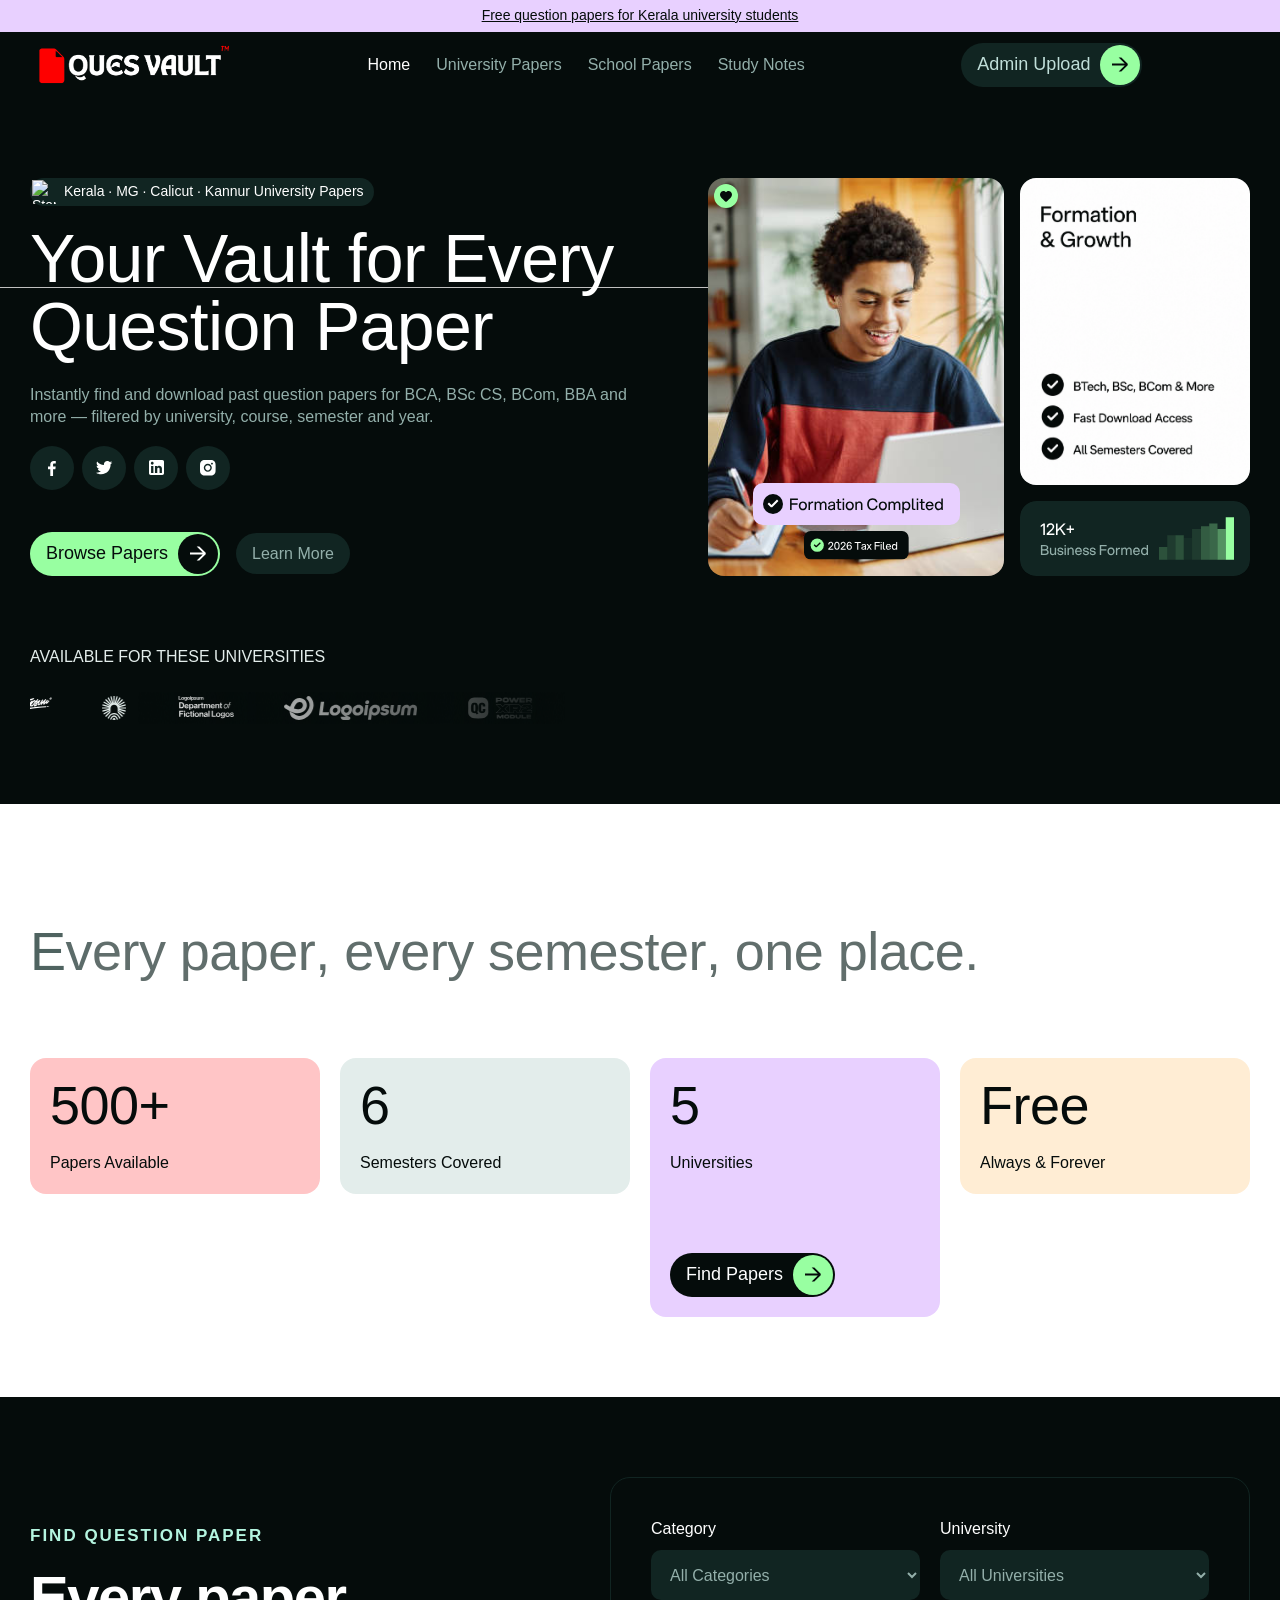
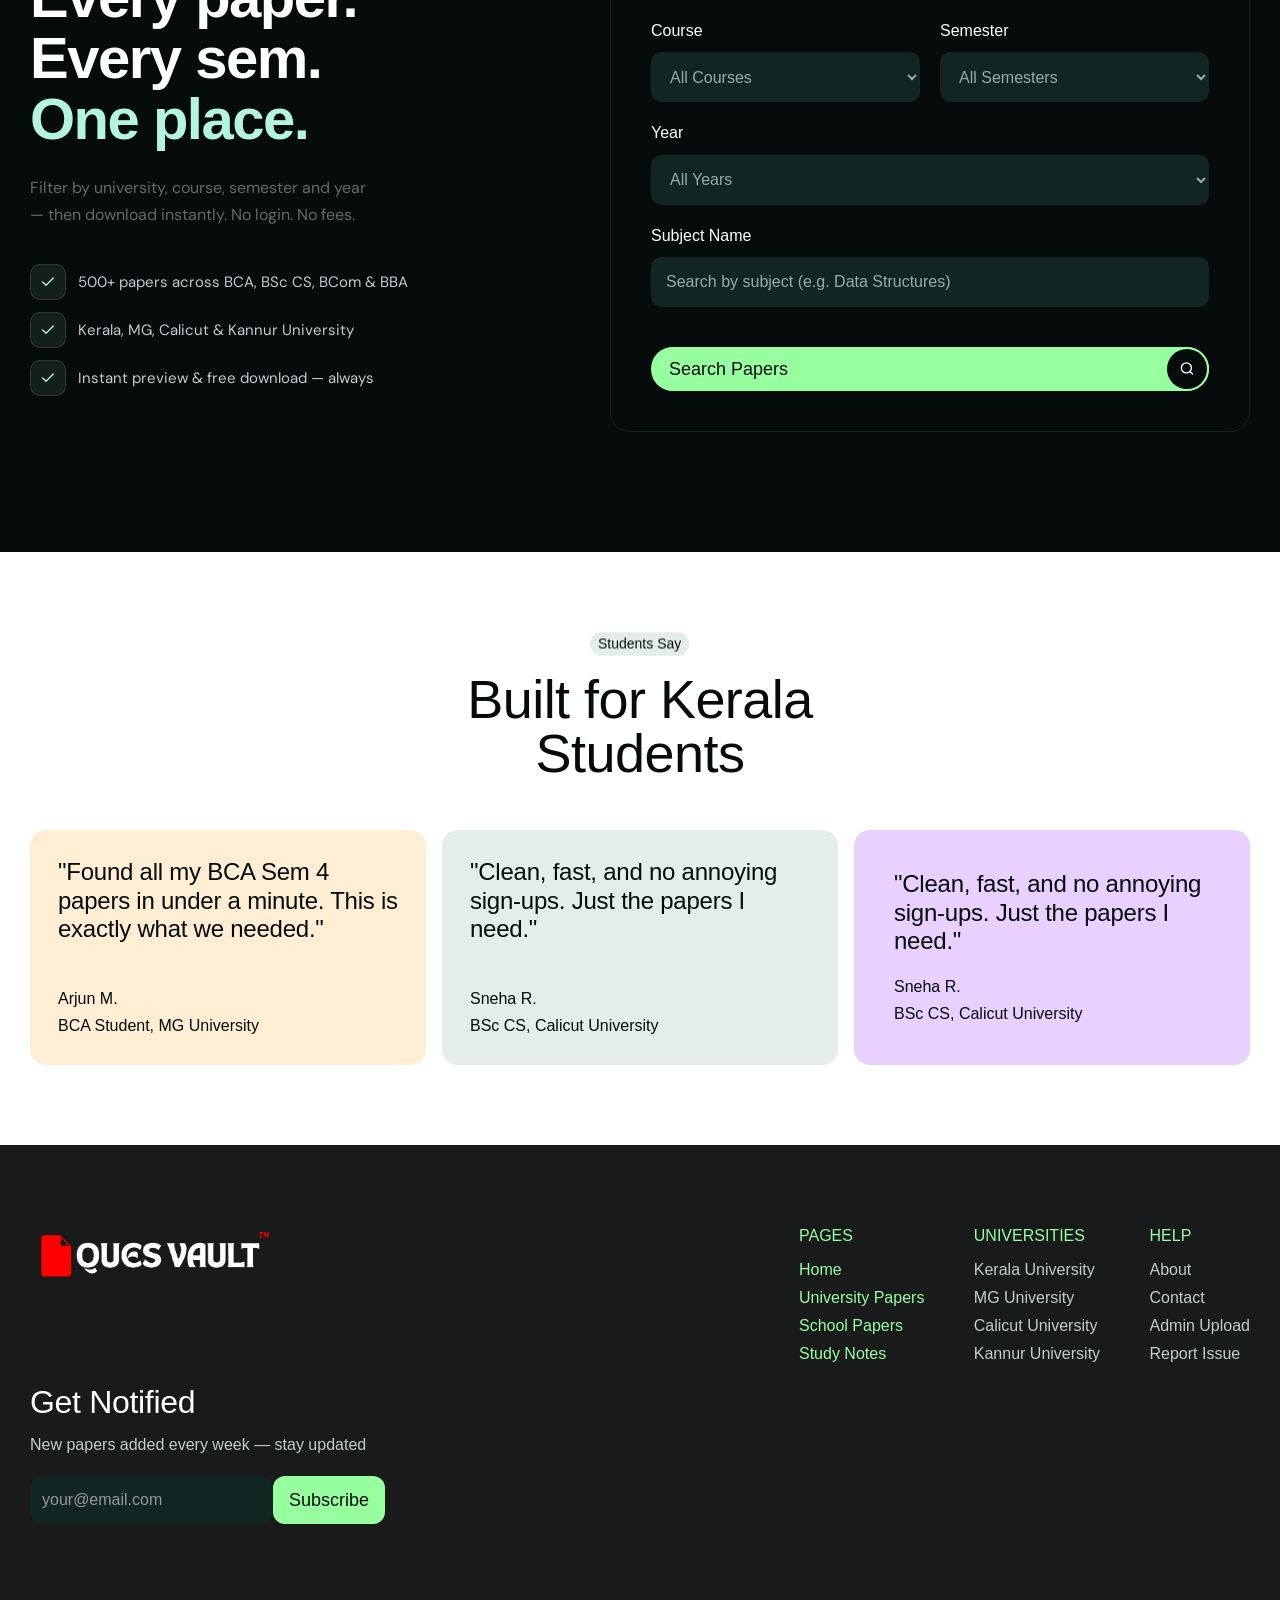
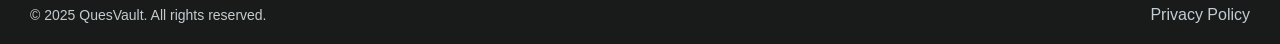
==== commit 7a18bbf1: "new  site" ====
--- a/index.html
+++ b/index.html
@@ -1,5 +1,4 @@
 <!DOCTYPE html>
-<!-- saved from url=(0029)https://swiftform.webflow.io/ -->
 <html data-wf-domain="swiftform.webflow.io" data-wf-page="69db77bb7c71293341bfa0bf"
   data-wf-site="69db77b97c71293341bfa085" lang="en" class="w-mod-js w-mod-ix w-mod-ix3"
   data-scribe-recorder-ready="true">
@@ -12,24 +11,39 @@
     }
   </style>
   <link href="https://cdn.prod.website-files.com/" rel="preconnect" crossorigin="anonymous">
-  <title>SwiftForm - Webflow HTML Website Template</title>
+  <title>QuesVault</title>
   <link rel="preconnect" href="https://fonts.googleapis.com">
 <link rel="preconnect" href="https://fonts.gstatic.com" crossorigin>
 <link href="https://fonts.googleapis.com/css2?family=Playfair+Display:wght@600;700&family=DM+Sans:wght@300;400;500&display=swap" rel="stylesheet">
-  <meta
-    content="SwiftForm – a sleek and modern Webflow business template designed for creative studios, agencies, and freelancers. Fully responsive, fast, and easy to customize."
-    name="description">
-  <meta content="SwiftForm - Webflow HTML Website Template" property="og:title">
-  <meta
-    content="SwiftForm – a sleek and modern Webflow business template designed for creative studios, agencies, and freelancers. Fully responsive, fast, and easy to customize."
-    property="og:description">
-  <meta
-    content="https://cdn.prod.website-files.com/69db77b97c71293341bfa085/69e854957bf2cffe64fbed34_Social-share%20(2).png"
-    property="og:image">
-  <meta content="SwiftForm - Webflow HTML Website Template" property="twitter:title">
-  <meta
-    content="SwiftForm – a sleek and modern Webflow business template designed for creative studios, agencies, and freelancers. Fully responsive, fast, and easy to customize."
-    property="twitter:description">
+<meta
+content="QuesVault – Download previous year question papers for schools, colleges, and universities. Find semester-wise, course-wise, and subject-wise PDFs quickly and easily."
+name="description">
+
+<meta content="QuesVault - Question Paper Portal" property="og:title">
+
+<meta
+content="QuesVault – Your vault for every question paper. Search and download previous year papers by category, course, semester, and subject."
+property="og:description">
+
+<meta
+content="https://yourdomain.com/logo.png"
+property="og:image">
+
+<meta content="QuesVault - Question Paper Portal" property="twitter:title">
+
+<meta
+content="QuesVault – Access question papers for schools, colleges, and universities with fast downloads and organized search."
+property="twitter:description">
+
+<meta content="website" property="og:type">
+
+<meta content="QuesVault" property="og:site_name">
+
+<meta name="keywords"
+content="QuesVault, question papers, previous year question papers, semester papers, subject papers, exam papers, college papers, university papers, school papers, PDF downloads">
+
+<meta name="author"
+content="Hostlane Technolab">
   <meta
     content="https://cdn.prod.website-files.com/69db77b97c71293341bfa085/69e854957bf2cffe64fbed34_Social-share%20(2).png"
     property="twitter:image">
@@ -37,7 +51,7 @@
   <meta content="summary_large_image" name="twitter:card">
   <meta content="width=device-width, initial-scale=1" name="viewport">
   <meta content="Webflow" name="generator">
-  <link href="./index_files/swiftform.webflow.shared.9a76ac513.css" rel="stylesheet" type="text/css"
+  <link href="./index_files/style.css" rel="stylesheet" type="text/css"
     integrity="sha384-mnasUTTFLIrit0qg9AJGgU8TA+grh2Q6uokgMHFO9fTufpj/i9Nzp/kzpVlI+MMh" crossorigin="anonymous">
   <style>
     @media (min-width:992px) {
@@ -313,9 +327,9 @@
   </style>
   <script
     type="text/javascript">!function (o, c) { var n = c.documentElement, t = " w-mod-"; n.className += t + "js", ("ontouchstart" in o || o.DocumentTouch && c instanceof DocumentTouch) && (n.className += t + "touch") }(window, document);</script>
-  <link href="https://cdn.prod.website-files.com/69db77b97c71293341bfa085/69dbf45c2dbb7dd2c8f023ee_Fav%20Icon.png"
+  <link href="./img/favi.png"
     rel="shortcut icon" type="image/x-icon">
-  <link href="https://cdn.prod.website-files.com/69db77b97c71293341bfa085/69dbf45e0ee7d53e4238110d_web_clip%20(2).webp"
+  <link href="./img/favi.png"
     rel="apple-touch-icon">
   <script src="./index_files/api.js.download"></script>
 </head>
@@ -1355,38 +1369,95 @@
     <div class="container-fluid">
       <div class="contact-wrap">
 
-        <div class="contact-left">
-          <h2 class="contact-title">Find Question Paper</h2>
-
-          <div data-w-id="83f6ac40-8401-cbde-1024-b1fe2e79576a"
-            style="transform: translate3d(0px, 0px, 0px) scale3d(1, 1, 1) rotateX(0deg) rotateY(0deg) rotateZ(0deg) skew(0deg, 0deg); filter: blur(0px); opacity: 1; transform-style: preserve-3d;"
-            class="contact-item-list"><a href="mailto:support@swiftform.com" class="contact-item w-inline-block"><img
-                src="https://cdn.prod.website-files.com/69db77b97c71293341bfa085/69e9c50460dc437fce788576_icon%20(72).svg"
-                loading="lazy" alt="" class="contact-item-img">
-              <div class="contact-item-info">
-                <div class="contact-item-info-text tag-bold">Email</div>
-                <div class="contact-info-item-txt para-bold">support@swiftform.com</div>
-              </div>
-              <div class="contact-item-divider" style="width: 0%;"></div>
-            </a><a href="tel:+55232743293" class="contact-item w-inline-block"><img
-                src="https://cdn.prod.website-files.com/69db77b97c71293341bfa085/69e9c5049c0a7f14b4590b28_icon%20(74).svg"
-                loading="lazy" alt="" class="contact-item-img">
-              <div class="contact-item-info">
-                <div class="contact-item-info-text tag-bold">Phone</div>
-                <div class="contact-info-item-txt para-bold">+55 232 743 293</div>
-              </div>
-              <div class="contact-item-divider" style="width: 0%;"></div>
-            </a>
-            <div class="contact-item last"><img
-                src="https://cdn.prod.website-files.com/69db77b97c71293341bfa085/69e9c504f5f8305596106eaa_icon%20(73).svg"
-                loading="lazy" alt="" class="contact-item-img">
-              <div class="contact-item-info">
-                <div class="contact-item-info-text tag-bold">Office Hours</div>
-                <div class="contact-info-item-txt para-bold">Monday – Friday, 9:00 AM – 6:00 PM</div>
-              </div>
-            </div>
-          </div>
+<div class="contact-left">
+
+  <div style="margin-top: 12px;">
+    <div style="font-family: 'Aspekta', sans-serif; font-size: 17px; font-weight: 600;
+                letter-spacing: 2px; text-transform: uppercase; color: #b4f5e0;
+                margin-bottom: 20px;">Find Question Paper</div>
+
+    <h2 style="font-family: 'Aspekta', sans-serif; font-size: 58px; font-weight: 600;
+               line-height: 1.05; letter-spacing: -1.5px; color: #ffffff;
+               margin: 0 0 24px 0;">
+      Every paper.<br>Every sem.<br>
+      <span style="color: #b4f5e0;">One place.</span>
+    </h2>
+
+    <p style="font-family: 'DM Sans', sans-serif; font-size: 16px; color: #5f6d6b;
+              line-height: 1.7; margin: 0 0 36px 0; max-width: 340px;">
+      Filter by university, course, semester and year — then download instantly. No login. No fees.
+    </p>
+
+    <div style="display: flex; flex-direction: column; gap: 12px;">
+
+      <div style="display: flex; align-items: center; gap: 12px;">
+        <div style="width: 36px; height: 36px; border-radius: 10px;
+                    background: rgba(180,245,224,0.08); border: 1px solid rgba(180,245,224,0.15);
+                    display: flex; align-items: center; justify-content: center; flex-shrink: 0;">
+          <svg width="16" height="16" viewBox="0 0 24 24" fill="none" stroke="#b4f5e0"
+               stroke-width="2" stroke-linecap="round" stroke-linejoin="round">
+            <polyline points="20 6 9 17 4 12"/>
+          </svg>
         </div>
+        <span style="font-family: 'DM Sans', sans-serif; font-size: 15px; color: #c3cdcf;">
+          500+ papers across BCA, BSc CS, BCom &amp; BBA
+        </span>
+      </div>
+
+      <div style="display: flex; align-items: center; gap: 12px;">
+        <div style="width: 36px; height: 36px; border-radius: 10px;
+                    background: rgba(180,245,224,0.08); border: 1px solid rgba(180,245,224,0.15);
+                    display: flex; align-items: center; justify-content: center; flex-shrink: 0;">
+          <svg width="16" height="16" viewBox="0 0 24 24" fill="none" stroke="#b4f5e0"
+               stroke-width="2" stroke-linecap="round" stroke-linejoin="round">
+            <polyline points="20 6 9 17 4 12"/>
+          </svg>
+        </div>
+        <span style="font-family: 'DM Sans', sans-serif; font-size: 15px; color: #c3cdcf;">
+          Kerala, MG, Calicut &amp; Kannur University
+        </span>
+      </div>
+
+      <div style="display: flex; align-items: center; gap: 12px;">
+        <div style="width: 36px; height: 36px; border-radius: 10px;
+                    background: rgba(180,245,224,0.08); border: 1px solid rgba(180,245,224,0.15);
+                    display: flex; align-items: center; justify-content: center; flex-shrink: 0;">
+          <svg width="16" height="16" viewBox="0 0 24 24" fill="none" stroke="#b4f5e0"
+               stroke-width="2" stroke-linecap="round" stroke-linejoin="round">
+            <polyline points="20 6 9 17 4 12"/>
+          </svg>
+        </div>
+        <span style="font-family: 'DM Sans', sans-serif; font-size: 15px; color: #c3cdcf;">
+          Instant preview &amp; free download — always
+        </span>
+      </div>
+
+    </div>
+  </div>
+
+</div>
+
+
+<style>
+  .qv-chip {
+  font-family: 'DM Sans', sans-serif;
+  font-size: 11px;
+  font-weight: 600;
+  letter-spacing: 0.5px;
+  padding: 6px 12px;
+  border-radius: 20px;
+  background: rgba(180, 245, 224, 0.07);
+  border: 1px solid rgba(180, 245, 224, 0.15);
+  color: #b4f5e0;
+  cursor: pointer;
+  transition: background 0.15s, border-color 0.15s, transform 0.1s;
+}
+.qv-chip:hover {
+  background: rgba(180, 245, 224, 0.14);
+  border-color: rgba(180, 245, 224, 0.35);
+  transform: translateY(-1px);
+}
+</style>
 
         <div class="contact-right">
           <div class="form-block-01 w-form">
@@ -1461,6 +1532,19 @@
                   </div>
                 </div>
               </div>
+
+<div class="form-group-inside">
+  <div class="form-group-inside-txt para-bold">Subject Name</div>
+  <div class="field-group-01">
+    <input class="form-field-01 _03 w-input" maxlength="256" type="text" id="subjectSearch"
+      placeholder="Search by subject (e.g. Data Structures)" class="filter-select">
+  </div>
+</div>
+
+
+<div>
+
+</div>
 
 
 
@@ -1780,15 +1864,15 @@
       }
     }
   </script>
-  <script src="./index_files/jquery-3.5.1.min.dc5e7f18c8.js.download" type="text/javascript"
+  <script src="./index_files/jquery.js.download" type="text/javascript"
     integrity="sha256-9/aliU8dGd2tb6OSsuzixeV4y/faTqgFtohetphbbj0=" crossorigin="anonymous"></script>
-  <script src="./index_files/webflow.schunk.36b8fb49256177c8.js.download" type="text/javascript"
+  <script src="./index_files/webflow-02.js.download" type="text/javascript"
     integrity="sha384-4abIlA5/v7XaW1HMXKBgnUuhnjBYJ/Z9C1OSg4OhmVw9O3QeHJ/qJqFBERCDPv7G"
     crossorigin="anonymous"></script>
-  <script src="./index_files/webflow.schunk.10fcb178cef30b92.js.download" type="text/javascript"
+  <script src="./index_files/webflow-01.js.download" type="text/javascript"
     integrity="sha384-lQKXtmyirKaAwdYpwWFbIRQpTOEm96J9Ps8mztx0VnGkRnWvqmWig5D4o0yW9S8q"
     crossorigin="anonymous"></script>
-  <script src="./index_files/webflow.0c0bcb1c.2d949fe0da542fdd.js.download" type="text/javascript"
+  <script src="./index_files/webflow.js.download" type="text/javascript"
     integrity="sha384-ygpjD9LXRRY1YC4/90XMKDJ5zidSs343Bb/ImDzGSe34quOe192TjrKFJCtR90Y6"
     crossorigin="anonymous"></script>
   <script src="./index_files/gsap.min.js.download" type="text/javascript"></script>
--- a/index_files/style.css
+++ b/index_files/style.css
@@ -0,0 +1,9279 @@
+html {
+  -webkit-text-size-adjust: 100%;
+  -ms-text-size-adjust: 100%;
+  font-family: sans-serif;
+}
+
+body {
+  margin: 0;
+}
+
+article, aside, details, figcaption, figure, footer, header, hgroup, main, menu, nav, section, summary {
+  display: block;
+}
+
+audio, canvas, progress, video {
+  vertical-align: baseline;
+  display: inline-block;
+}
+
+audio:not([controls]) {
+  height: 0;
+  display: none;
+}
+
+[hidden], template {
+  display: none;
+}
+
+a {
+  background-color: #0000;
+}
+
+a:active, a:hover {
+  outline: 0;
+}
+
+abbr[title] {
+  border-bottom: 1px dotted;
+}
+
+b, strong {
+  font-weight: bold;
+}
+
+dfn {
+  font-style: italic;
+}
+
+h1 {
+  margin: .67em 0;
+  font-size: 2em;
+}
+
+mark {
+  color: #000;
+  background: #ff0;
+}
+
+small {
+  font-size: 80%;
+}
+
+sub, sup {
+  vertical-align: baseline;
+  font-size: 75%;
+  line-height: 0;
+  position: relative;
+}
+
+sup {
+  top: -.5em;
+}
+
+sub {
+  bottom: -.25em;
+}
+
+img {
+  border: 0;
+}
+
+svg:not(:root) {
+  overflow: hidden;
+}
+
+hr {
+  box-sizing: content-box;
+  height: 0;
+}
+
+pre {
+  overflow: auto;
+}
+
+code, kbd, pre, samp {
+  font-family: monospace;
+  font-size: 1em;
+}
+
+button, input, optgroup, select, textarea {
+  color: inherit;
+  font: inherit;
+  margin: 0;
+}
+
+button {
+  overflow: visible;
+}
+
+button, select {
+  text-transform: none;
+}
+
+button, html input[type="button"], input[type="reset"] {
+  -webkit-appearance: button;
+  cursor: pointer;
+}
+
+button[disabled], html input[disabled] {
+  cursor: default;
+}
+
+button::-moz-focus-inner, input::-moz-focus-inner {
+  border: 0;
+  padding: 0;
+}
+
+input {
+  line-height: normal;
+}
+
+input[type="checkbox"], input[type="radio"] {
+  box-sizing: border-box;
+  padding: 0;
+}
+
+input[type="number"]::-webkit-inner-spin-button, input[type="number"]::-webkit-outer-spin-button {
+  height: auto;
+}
+
+input[type="search"] {
+  -webkit-appearance: none;
+}
+
+input[type="search"]::-webkit-search-cancel-button, input[type="search"]::-webkit-search-decoration {
+  -webkit-appearance: none;
+}
+
+legend {
+  border: 0;
+  padding: 0;
+}
+
+textarea {
+  overflow: auto;
+}
+
+optgroup {
+  font-weight: bold;
+}
+
+table {
+  border-collapse: collapse;
+  border-spacing: 0;
+}
+
+td, th {
+  padding: 0;
+}
+
+@font-face {
+  font-family: webflow-icons;
+  src: url("[data-uri]") format("truetype");
+  font-weight: normal;
+  font-style: normal;
+}
+
+[class^="w-icon-"], [class*=" w-icon-"] {
+  speak: none;
+  font-variant: normal;
+  text-transform: none;
+  -webkit-font-smoothing: antialiased;
+  -moz-osx-font-smoothing: grayscale;
+  font-style: normal;
+  font-weight: normal;
+  line-height: 1;
+  font-family: webflow-icons !important;
+}
+
+.w-icon-slider-right:before {
+  content: "";
+}
+
+.w-icon-slider-left:before {
+  content: "";
+}
+
+.w-icon-nav-menu:before {
+  content: "";
+}
+
+.w-icon-arrow-down:before, .w-icon-dropdown-toggle:before {
+  content: "";
+}
+
+.w-icon-file-upload-remove:before {
+  content: "";
+}
+
+.w-icon-file-upload-icon:before {
+  content: "";
+}
+
+* {
+  box-sizing: border-box;
+}
+
+html {
+  height: 100%;
+}
+
+body {
+  color: #333;
+  background-color: #fff;
+  min-height: 100%;
+  margin: 0;
+  font-family: Arial, sans-serif;
+  font-size: 14px;
+  line-height: 20px;
+}
+
+img {
+  vertical-align: middle;
+  max-width: 100%;
+  display: inline-block;
+}
+
+html.w-mod-touch * {
+  background-attachment: scroll !important;
+}
+
+.w-block {
+  display: block;
+}
+
+.w-inline-block {
+  max-width: 100%;
+  display: inline-block;
+}
+
+.w-clearfix:before, .w-clearfix:after {
+  content: " ";
+  grid-area: 1 / 1 / 2 / 2;
+  display: table;
+}
+
+.w-clearfix:after {
+  clear: both;
+}
+
+.w-hidden {
+  display: none;
+}
+
+.w-button {
+  color: #fff;
+  line-height: inherit;
+  cursor: pointer;
+  background-color: #3898ec;
+  border: 0;
+  border-radius: 0;
+  padding: 9px 15px;
+  text-decoration: none;
+  display: inline-block;
+}
+
+input.w-button {
+  -webkit-appearance: button;
+}
+
+html[data-w-dynpage] [data-w-cloak] {
+  color: #0000 !important;
+}
+
+.w-code-block {
+  margin: unset;
+}
+
+pre.w-code-block code {
+  all: inherit;
+}
+
+pre.w-code-block code > span {
+  display: block !important;
+}
+
+.w-optimization {
+  display: contents;
+}
+
+.w-webflow-badge, .w-webflow-badge > img {
+  box-sizing: unset;
+  width: unset;
+  height: unset;
+  max-height: unset;
+  max-width: unset;
+  min-height: unset;
+  min-width: unset;
+  margin: unset;
+  padding: unset;
+  float: unset;
+  clear: unset;
+  border: unset;
+  border-radius: unset;
+  background: unset;
+  background-image: unset;
+  background-position: unset;
+  background-size: unset;
+  background-repeat: unset;
+  background-origin: unset;
+  background-clip: unset;
+  background-attachment: unset;
+  background-color: unset;
+  box-shadow: unset;
+  transform: unset;
+  direction: unset;
+  font-family: unset;
+  font-weight: unset;
+  color: unset;
+  font-size: unset;
+  line-height: unset;
+  font-style: unset;
+  font-variant: unset;
+  text-align: unset;
+  letter-spacing: unset;
+  -webkit-text-decoration: unset;
+  text-decoration: unset;
+  text-indent: unset;
+  text-transform: unset;
+  list-style-type: unset;
+  text-shadow: unset;
+  vertical-align: unset;
+  cursor: unset;
+  white-space: unset;
+  word-break: unset;
+  word-spacing: unset;
+  word-wrap: unset;
+  transition: unset;
+}
+
+.w-webflow-badge {
+  white-space: nowrap;
+  cursor: pointer;
+  box-shadow: 0 0 0 1px #0000001a, 0 1px 3px #0000001a;
+  visibility: visible !important;
+  opacity: 1 !important;
+  z-index: 2147483647 !important;
+  color: #aaadb0 !important;
+  width: auto !important;
+  height: auto !important;
+  overflow: unset !important;
+  background-color: #fff !important;
+  border-radius: 3px !important;
+  margin: 0 !important;
+  padding: 6px !important;
+  font-size: 12px !important;
+  line-height: 14px !important;
+  text-decoration: none !important;
+  display: inline-block !important;
+  position: fixed !important;
+  inset: auto 12px 12px auto !important;
+  transform: none !important;
+}
+
+.w-webflow-badge > img {
+  position: unset;
+  visibility: unset !important;
+  opacity: 1 !important;
+  vertical-align: middle !important;
+  display: inline-block !important;
+}
+
+h1, h2, h3, h4, h5, h6 {
+  margin-bottom: 10px;
+  font-weight: bold;
+}
+
+h1 {
+  margin-top: 20px;
+  font-size: 38px;
+  line-height: 44px;
+}
+
+h2 {
+  margin-top: 20px;
+  font-size: 32px;
+  line-height: 36px;
+}
+
+h3 {
+  margin-top: 20px;
+  font-size: 24px;
+  line-height: 30px;
+}
+
+h4 {
+  margin-top: 10px;
+  font-size: 18px;
+  line-height: 24px;
+}
+
+h5 {
+  margin-top: 10px;
+  font-size: 14px;
+  line-height: 20px;
+}
+
+h6 {
+  margin-top: 10px;
+  font-size: 12px;
+  line-height: 18px;
+}
+
+p {
+  margin-top: 0;
+  margin-bottom: 10px;
+}
+
+blockquote {
+  border-left: 5px solid #e2e2e2;
+  margin: 0 0 10px;
+  padding: 10px 20px;
+  font-size: 18px;
+  line-height: 22px;
+}
+
+figure {
+  margin: 0 0 10px;
+}
+
+figcaption {
+  text-align: center;
+  margin-top: 5px;
+}
+
+ul, ol {
+  margin-top: 0;
+  margin-bottom: 10px;
+  padding-left: 40px;
+}
+
+.w-list-unstyled {
+  padding-left: 0;
+  list-style: none;
+}
+
+.w-embed:before, .w-embed:after {
+  content: " ";
+  grid-area: 1 / 1 / 2 / 2;
+  display: table;
+}
+
+.w-embed:after {
+  clear: both;
+}
+
+.w-video {
+  width: 100%;
+  padding: 0;
+  position: relative;
+}
+
+.w-video iframe, .w-video object, .w-video embed {
+  border: none;
+  width: 100%;
+  height: 100%;
+  position: absolute;
+  top: 0;
+  left: 0;
+}
+
+fieldset {
+  border: 0;
+  margin: 0;
+  padding: 0;
+}
+
+button, [type="button"], [type="reset"] {
+  cursor: pointer;
+  -webkit-appearance: button;
+  border: 0;
+}
+
+.w-form {
+  margin: 0 0 15px;
+}
+
+.w-form-done {
+  text-align: center;
+  background-color: #ddd;
+  padding: 20px;
+  display: none;
+}
+
+.w-form-fail {
+  background-color: #ffdede;
+  margin-top: 10px;
+  padding: 10px;
+  display: none;
+}
+
+label {
+  margin-bottom: 5px;
+  font-weight: bold;
+  display: block;
+}
+
+.w-input, .w-select {
+  color: #333;
+  vertical-align: middle;
+  background-color: #fff;
+  border: 1px solid #ccc;
+  width: 100%;
+  height: 38px;
+  margin-bottom: 10px;
+  padding: 8px 12px;
+  font-size: 14px;
+  line-height: 1.42857;
+  display: block;
+}
+
+.w-input::placeholder, .w-select::placeholder {
+  color: #999;
+}
+
+.w-input:focus, .w-select:focus {
+  border-color: #3898ec;
+  outline: 0;
+}
+
+.w-input[disabled], .w-select[disabled], .w-input[readonly], .w-select[readonly], fieldset[disabled] .w-input, fieldset[disabled] .w-select {
+  cursor: not-allowed;
+}
+
+.w-input[disabled]:not(.w-input-disabled), .w-select[disabled]:not(.w-input-disabled), .w-input[readonly], .w-select[readonly], fieldset[disabled]:not(.w-input-disabled) .w-input, fieldset[disabled]:not(.w-input-disabled) .w-select {
+  background-color: #eee;
+}
+
+textarea.w-input, textarea.w-select {
+  height: auto;
+}
+
+.w-select {
+  background-color: #f3f3f3;
+}
+
+.w-select[multiple] {
+  height: auto;
+}
+
+.w-form-label {
+  cursor: pointer;
+  margin-bottom: 0;
+  font-weight: normal;
+  display: inline-block;
+}
+
+.w-radio {
+  margin-bottom: 5px;
+  padding-left: 20px;
+  display: block;
+}
+
+.w-radio:before, .w-radio:after {
+  content: " ";
+  grid-area: 1 / 1 / 2 / 2;
+  display: table;
+}
+
+.w-radio:after {
+  clear: both;
+}
+
+.w-radio-input {
+  float: left;
+  margin: 3px 0 0 -20px;
+  line-height: normal;
+}
+
+.w-file-upload {
+  margin-bottom: 10px;
+  display: block;
+}
+
+.w-file-upload-input {
+  opacity: 0;
+  z-index: -100;
+  width: .1px;
+  height: .1px;
+  position: absolute;
+  overflow: hidden;
+}
+
+.w-file-upload-default, .w-file-upload-uploading, .w-file-upload-success {
+  color: #333;
+  display: inline-block;
+}
+
+.w-file-upload-error {
+  margin-top: 10px;
+  display: block;
+}
+
+.w-file-upload-default.w-hidden, .w-file-upload-uploading.w-hidden, .w-file-upload-error.w-hidden, .w-file-upload-success.w-hidden {
+  display: none;
+}
+
+.w-file-upload-uploading-btn {
+  cursor: pointer;
+  background-color: #fafafa;
+  border: 1px solid #ccc;
+  margin: 0;
+  padding: 8px 12px;
+  font-size: 14px;
+  font-weight: normal;
+  display: flex;
+}
+
+.w-file-upload-file {
+  background-color: #fafafa;
+  border: 1px solid #ccc;
+  flex-grow: 1;
+  justify-content: space-between;
+  margin: 0;
+  padding: 8px 9px 8px 11px;
+  display: flex;
+}
+
+.w-file-upload-file-name {
+  font-size: 14px;
+  font-weight: normal;
+  display: block;
+}
+
+.w-file-remove-link {
+  cursor: pointer;
+  width: auto;
+  height: auto;
+  margin-top: 3px;
+  margin-left: 10px;
+  padding: 3px;
+  display: block;
+}
+
+.w-icon-file-upload-remove {
+  margin: auto;
+  font-size: 10px;
+}
+
+.w-file-upload-error-msg {
+  color: #ea384c;
+  padding: 2px 0;
+  display: inline-block;
+}
+
+.w-file-upload-info {
+  padding: 0 12px;
+  line-height: 38px;
+  display: inline-block;
+}
+
+.w-file-upload-label {
+  cursor: pointer;
+  background-color: #fafafa;
+  border: 1px solid #ccc;
+  margin: 0;
+  padding: 8px 12px;
+  font-size: 14px;
+  font-weight: normal;
+  display: inline-block;
+}
+
+.w-icon-file-upload-icon, .w-icon-file-upload-uploading {
+  width: 20px;
+  margin-right: 8px;
+  display: inline-block;
+}
+
+.w-icon-file-upload-uploading {
+  height: 20px;
+}
+
+.w-container {
+  max-width: 940px;
+  margin-left: auto;
+  margin-right: auto;
+}
+
+.w-container:before, .w-container:after {
+  content: " ";
+  grid-area: 1 / 1 / 2 / 2;
+  display: table;
+}
+
+.w-container:after {
+  clear: both;
+}
+
+.w-container .w-row {
+  margin-left: -10px;
+  margin-right: -10px;
+}
+
+.w-row:before, .w-row:after {
+  content: " ";
+  grid-area: 1 / 1 / 2 / 2;
+  display: table;
+}
+
+.w-row:after {
+  clear: both;
+}
+
+.w-row .w-row {
+  margin-left: 0;
+  margin-right: 0;
+}
+
+.w-col {
+  float: left;
+  width: 100%;
+  min-height: 1px;
+  padding-left: 10px;
+  padding-right: 10px;
+  position: relative;
+}
+
+.w-col .w-col {
+  padding-left: 0;
+  padding-right: 0;
+}
+
+.w-col-1 {
+  width: 8.33333%;
+}
+
+.w-col-2 {
+  width: 16.6667%;
+}
+
+.w-col-3 {
+  width: 25%;
+}
+
+.w-col-4 {
+  width: 33.3333%;
+}
+
+.w-col-5 {
+  width: 41.6667%;
+}
+
+.w-col-6 {
+  width: 50%;
+}
+
+.w-col-7 {
+  width: 58.3333%;
+}
+
+.w-col-8 {
+  width: 66.6667%;
+}
+
+.w-col-9 {
+  width: 75%;
+}
+
+.w-col-10 {
+  width: 83.3333%;
+}
+
+.w-col-11 {
+  width: 91.6667%;
+}
+
+.w-col-12 {
+  width: 100%;
+}
+
+.w-hidden-main {
+  display: none !important;
+}
+
+@media screen and (max-width: 991px) {
+  .w-container {
+    max-width: 728px;
+  }
+
+  .w-hidden-main {
+    display: inherit !important;
+  }
+
+  .w-hidden-medium {
+    display: none !important;
+  }
+
+  .w-col-medium-1 {
+    width: 8.33333%;
+  }
+
+  .w-col-medium-2 {
+    width: 16.6667%;
+  }
+
+  .w-col-medium-3 {
+    width: 25%;
+  }
+
+  .w-col-medium-4 {
+    width: 33.3333%;
+  }
+
+  .w-col-medium-5 {
+    width: 41.6667%;
+  }
+
+  .w-col-medium-6 {
+    width: 50%;
+  }
+
+  .w-col-medium-7 {
+    width: 58.3333%;
+  }
+
+  .w-col-medium-8 {
+    width: 66.6667%;
+  }
+
+  .w-col-medium-9 {
+    width: 75%;
+  }
+
+  .w-col-medium-10 {
+    width: 83.3333%;
+  }
+
+  .w-col-medium-11 {
+    width: 91.6667%;
+  }
+
+  .w-col-medium-12 {
+    width: 100%;
+  }
+
+  .w-col-stack {
+    width: 100%;
+    left: auto;
+    right: auto;
+  }
+}
+
+@media screen and (max-width: 767px) {
+  .w-hidden-main, .w-hidden-medium {
+    display: inherit !important;
+  }
+
+  .w-hidden-small {
+    display: none !important;
+  }
+
+  .w-row, .w-container .w-row {
+    margin-left: 0;
+    margin-right: 0;
+  }
+
+  .w-col {
+    width: 100%;
+    left: auto;
+    right: auto;
+  }
+
+  .w-col-small-1 {
+    width: 8.33333%;
+  }
+
+  .w-col-small-2 {
+    width: 16.6667%;
+  }
+
+  .w-col-small-3 {
+    width: 25%;
+  }
+
+  .w-col-small-4 {
+    width: 33.3333%;
+  }
+
+  .w-col-small-5 {
+    width: 41.6667%;
+  }
+
+  .w-col-small-6 {
+    width: 50%;
+  }
+
+  .w-col-small-7 {
+    width: 58.3333%;
+  }
+
+  .w-col-small-8 {
+    width: 66.6667%;
+  }
+
+  .w-col-small-9 {
+    width: 75%;
+  }
+
+  .w-col-small-10 {
+    width: 83.3333%;
+  }
+
+  .w-col-small-11 {
+    width: 91.6667%;
+  }
+
+  .w-col-small-12 {
+    width: 100%;
+  }
+}
+
+@media screen and (max-width: 479px) {
+  .w-container {
+    max-width: none;
+  }
+
+  .w-hidden-main, .w-hidden-medium, .w-hidden-small {
+    display: inherit !important;
+  }
+
+  .w-hidden-tiny {
+    display: none !important;
+  }
+
+  .w-col {
+    width: 100%;
+  }
+
+  .w-col-tiny-1 {
+    width: 8.33333%;
+  }
+
+  .w-col-tiny-2 {
+    width: 16.6667%;
+  }
+
+  .w-col-tiny-3 {
+    width: 25%;
+  }
+
+  .w-col-tiny-4 {
+    width: 33.3333%;
+  }
+
+  .w-col-tiny-5 {
+    width: 41.6667%;
+  }
+
+  .w-col-tiny-6 {
+    width: 50%;
+  }
+
+  .w-col-tiny-7 {
+    width: 58.3333%;
+  }
+
+  .w-col-tiny-8 {
+    width: 66.6667%;
+  }
+
+  .w-col-tiny-9 {
+    width: 75%;
+  }
+
+  .w-col-tiny-10 {
+    width: 83.3333%;
+  }
+
+  .w-col-tiny-11 {
+    width: 91.6667%;
+  }
+
+  .w-col-tiny-12 {
+    width: 100%;
+  }
+}
+
+.w-widget {
+  position: relative;
+}
+
+.w-widget-map {
+  width: 100%;
+  height: 400px;
+}
+
+.w-widget-map label {
+  width: auto;
+  display: inline;
+}
+
+.w-widget-map img {
+  max-width: inherit;
+}
+
+.w-widget-map .gm-style-iw {
+  text-align: center;
+}
+
+.w-widget-map .gm-style-iw > button {
+  display: none !important;
+}
+
+.w-widget-twitter {
+  overflow: hidden;
+}
+
+.w-widget-twitter-count-shim {
+  vertical-align: top;
+  text-align: center;
+  background: #fff;
+  border: 1px solid #758696;
+  border-radius: 3px;
+  width: 28px;
+  height: 20px;
+  display: inline-block;
+  position: relative;
+}
+
+.w-widget-twitter-count-shim * {
+  pointer-events: none;
+  -webkit-user-select: none;
+  user-select: none;
+}
+
+.w-widget-twitter-count-shim .w-widget-twitter-count-inner {
+  text-align: center;
+  color: #999;
+  font-family: serif;
+  font-size: 15px;
+  line-height: 12px;
+  position: relative;
+}
+
+.w-widget-twitter-count-shim .w-widget-twitter-count-clear {
+  display: block;
+  position: relative;
+}
+
+.w-widget-twitter-count-shim.w--large {
+  width: 36px;
+  height: 28px;
+}
+
+.w-widget-twitter-count-shim.w--large .w-widget-twitter-count-inner {
+  font-size: 18px;
+  line-height: 18px;
+}
+
+.w-widget-twitter-count-shim:not(.w--vertical) {
+  margin-left: 5px;
+  margin-right: 8px;
+}
+
+.w-widget-twitter-count-shim:not(.w--vertical).w--large {
+  margin-left: 6px;
+}
+
+.w-widget-twitter-count-shim:not(.w--vertical):before, .w-widget-twitter-count-shim:not(.w--vertical):after {
+  content: " ";
+  pointer-events: none;
+  border: solid #0000;
+  width: 0;
+  height: 0;
+  position: absolute;
+  top: 50%;
+  left: 0;
+}
+
+.w-widget-twitter-count-shim:not(.w--vertical):before {
+  border-width: 4px;
+  border-color: #75869600 #5d6c7b #75869600 #75869600;
+  margin-top: -4px;
+  margin-left: -9px;
+}
+
+.w-widget-twitter-count-shim:not(.w--vertical).w--large:before {
+  border-width: 5px;
+  margin-top: -5px;
+  margin-left: -10px;
+}
+
+.w-widget-twitter-count-shim:not(.w--vertical):after {
+  border-width: 4px;
+  border-color: #fff0 #fff #fff0 #fff0;
+  margin-top: -4px;
+  margin-left: -8px;
+}
+
+.w-widget-twitter-count-shim:not(.w--vertical).w--large:after {
+  border-width: 5px;
+  margin-top: -5px;
+  margin-left: -9px;
+}
+
+.w-widget-twitter-count-shim.w--vertical {
+  width: 61px;
+  height: 33px;
+  margin-bottom: 8px;
+}
+
+.w-widget-twitter-count-shim.w--vertical:before, .w-widget-twitter-count-shim.w--vertical:after {
+  content: " ";
+  pointer-events: none;
+  border: solid #0000;
+  width: 0;
+  height: 0;
+  position: absolute;
+  top: 100%;
+  left: 50%;
+}
+
+.w-widget-twitter-count-shim.w--vertical:before {
+  border-width: 5px;
+  border-color: #5d6c7b #75869600 #75869600;
+  margin-left: -5px;
+}
+
+.w-widget-twitter-count-shim.w--vertical:after {
+  border-width: 4px;
+  border-color: #fff #fff0 #fff0;
+  margin-left: -4px;
+}
+
+.w-widget-twitter-count-shim.w--vertical .w-widget-twitter-count-inner {
+  font-size: 18px;
+  line-height: 22px;
+}
+
+.w-widget-twitter-count-shim.w--vertical.w--large {
+  width: 76px;
+}
+
+.w-background-video {
+  color: #fff;
+  height: 500px;
+  position: relative;
+  overflow: hidden;
+}
+
+.w-background-video > video {
+  object-fit: cover;
+  z-index: -100;
+  background-position: 50%;
+  background-size: cover;
+  width: 100%;
+  height: 100%;
+  margin: auto;
+  position: absolute;
+  inset: -100%;
+}
+
+.w-background-video > video::-webkit-media-controls-start-playback-button {
+  -webkit-appearance: none;
+  display: none !important;
+}
+
+.w-background-video--control {
+  background-color: #0000;
+  padding: 0;
+  position: absolute;
+  bottom: 1em;
+  right: 1em;
+}
+
+.w-background-video--control > [hidden] {
+  display: none !important;
+}
+
+.w-slider {
+  text-align: center;
+  clear: both;
+  -webkit-tap-highlight-color: #0000;
+  tap-highlight-color: #0000;
+  background: #ddd;
+  height: 300px;
+  position: relative;
+}
+
+.w-slider-mask {
+  z-index: 1;
+  white-space: nowrap;
+  height: 100%;
+  display: block;
+  position: relative;
+  left: 0;
+  right: 0;
+  overflow: hidden;
+}
+
+.w-slide {
+  vertical-align: top;
+  white-space: normal;
+  text-align: left;
+  width: 100%;
+  height: 100%;
+  display: inline-block;
+  position: relative;
+}
+
+.w-slider-nav {
+  z-index: 2;
+  text-align: center;
+  -webkit-tap-highlight-color: #0000;
+  tap-highlight-color: #0000;
+  height: 40px;
+  margin: auto;
+  padding-top: 10px;
+  position: absolute;
+  inset: auto 0 0;
+}
+
+.w-slider-nav.w-round > div {
+  border-radius: 100%;
+}
+
+.w-slider-nav.w-num > div {
+  width: auto;
+  height: auto;
+  font-size: inherit;
+  line-height: inherit;
+  padding: .2em .5em;
+}
+
+.w-slider-nav.w-shadow > div {
+  box-shadow: 0 0 3px #3336;
+}
+
+.w-slider-nav-invert {
+  color: #fff;
+}
+
+.w-slider-nav-invert > div {
+  background-color: #2226;
+}
+
+.w-slider-nav-invert > div.w-active {
+  background-color: #222;
+}
+
+.w-slider-dot {
+  cursor: pointer;
+  background-color: #fff6;
+  width: 1em;
+  height: 1em;
+  margin: 0 3px .5em;
+  transition: background-color .1s, color .1s;
+  display: inline-block;
+  position: relative;
+}
+
+.w-slider-dot.w-active {
+  background-color: #fff;
+}
+
+.w-slider-dot:focus {
+  outline: none;
+  box-shadow: 0 0 0 2px #fff;
+}
+
+.w-slider-dot:focus.w-active {
+  box-shadow: none;
+}
+
+.w-slider-arrow-left, .w-slider-arrow-right {
+  cursor: pointer;
+  color: #fff;
+  -webkit-tap-highlight-color: #0000;
+  tap-highlight-color: #0000;
+  -webkit-user-select: none;
+  user-select: none;
+  width: 80px;
+  margin: auto;
+  font-size: 40px;
+  position: absolute;
+  inset: 0;
+  overflow: hidden;
+}
+
+.w-slider-arrow-left [class^="w-icon-"], .w-slider-arrow-right [class^="w-icon-"], .w-slider-arrow-left [class*=" w-icon-"], .w-slider-arrow-right [class*=" w-icon-"] {
+  position: absolute;
+}
+
+.w-slider-arrow-left:focus, .w-slider-arrow-right:focus {
+  outline: 0;
+}
+
+.w-slider-arrow-left {
+  z-index: 3;
+  right: auto;
+}
+
+.w-slider-arrow-right {
+  z-index: 4;
+  left: auto;
+}
+
+.w-icon-slider-left, .w-icon-slider-right {
+  width: 1em;
+  height: 1em;
+  margin: auto;
+  inset: 0;
+}
+
+.w-slider-aria-label {
+  clip: rect(0 0 0 0);
+  border: 0;
+  width: 1px;
+  height: 1px;
+  margin: -1px;
+  padding: 0;
+  position: absolute;
+  overflow: hidden;
+}
+
+.w-slider-force-show {
+  display: block !important;
+}
+
+.w-dropdown {
+  text-align: left;
+  z-index: 900;
+  margin-left: auto;
+  margin-right: auto;
+  display: inline-block;
+  position: relative;
+}
+
+.w-dropdown-btn, .w-dropdown-toggle, .w-dropdown-link {
+  vertical-align: top;
+  color: #222;
+  text-align: left;
+  white-space: nowrap;
+  margin-left: auto;
+  margin-right: auto;
+  padding: 20px;
+  text-decoration: none;
+  position: relative;
+}
+
+.w-dropdown-toggle {
+  -webkit-user-select: none;
+  user-select: none;
+  cursor: pointer;
+  padding-right: 40px;
+  display: inline-block;
+}
+
+.w-dropdown-toggle:focus {
+  outline: 0;
+}
+
+.w-icon-dropdown-toggle {
+  width: 1em;
+  height: 1em;
+  margin: auto 20px auto auto;
+  position: absolute;
+  top: 0;
+  bottom: 0;
+  right: 0;
+}
+
+.w-dropdown-list {
+  background: #ddd;
+  min-width: 100%;
+  display: none;
+  position: absolute;
+}
+
+.w-dropdown-list.w--open {
+  display: block;
+}
+
+.w-dropdown-link {
+  color: #222;
+  padding: 10px 20px;
+  display: block;
+}
+
+.w-dropdown-link.w--current {
+  color: #0082f3;
+}
+
+.w-dropdown-link:focus {
+  outline: 0;
+}
+
+@media screen and (max-width: 767px) {
+  .w-nav-brand {
+    padding-left: 10px;
+  }
+}
+
+.w-lightbox-backdrop {
+  cursor: auto;
+  letter-spacing: normal;
+  text-indent: 0;
+  text-shadow: none;
+  text-transform: none;
+  visibility: visible;
+  white-space: normal;
+  word-break: normal;
+  word-spacing: normal;
+  word-wrap: normal;
+  color: #fff;
+  text-align: center;
+  z-index: 2000;
+  opacity: 0;
+  -webkit-user-select: none;
+  -moz-user-select: none;
+  -webkit-tap-highlight-color: transparent;
+  background: #000000e6;
+  outline: 0;
+  font-family: Helvetica Neue, Helvetica, Ubuntu, Segoe UI, Verdana, sans-serif;
+  font-size: 17px;
+  font-style: normal;
+  font-weight: 300;
+  line-height: 1.2;
+  list-style: disc;
+  position: fixed;
+  inset: 0;
+  -webkit-transform: translate(0);
+}
+
+.w-lightbox-backdrop, .w-lightbox-container {
+  -webkit-overflow-scrolling: touch;
+  height: 100%;
+  overflow: auto;
+}
+
+.w-lightbox-content {
+  height: 100vh;
+  position: relative;
+  overflow: hidden;
+}
+
+.w-lightbox-view {
+  opacity: 0;
+  width: 100vw;
+  height: 100vh;
+  position: absolute;
+}
+
+.w-lightbox-view:before {
+  content: "";
+  height: 100vh;
+}
+
+.w-lightbox-group, .w-lightbox-group .w-lightbox-view, .w-lightbox-group .w-lightbox-view:before {
+  height: 86vh;
+}
+
+.w-lightbox-frame, .w-lightbox-view:before {
+  vertical-align: middle;
+  display: inline-block;
+}
+
+.w-lightbox-figure {
+  margin: 0;
+  position: relative;
+}
+
+.w-lightbox-group .w-lightbox-figure {
+  cursor: pointer;
+}
+
+.w-lightbox-img {
+  width: auto;
+  max-width: none;
+  height: auto;
+}
+
+.w-lightbox-image {
+  float: none;
+  max-width: 100vw;
+  max-height: 100vh;
+  display: block;
+}
+
+.w-lightbox-group .w-lightbox-image {
+  max-height: 86vh;
+}
+
+.w-lightbox-caption {
+  text-align: left;
+  text-overflow: ellipsis;
+  white-space: nowrap;
+  background: #0006;
+  padding: .5em 1em;
+  position: absolute;
+  bottom: 0;
+  left: 0;
+  right: 0;
+  overflow: hidden;
+}
+
+.w-lightbox-embed {
+  width: 100%;
+  height: 100%;
+  position: absolute;
+  inset: 0;
+}
+
+.w-lightbox-control {
+  cursor: pointer;
+  background-position: center;
+  background-repeat: no-repeat;
+  background-size: 24px;
+  width: 4em;
+  transition: all .3s;
+  position: absolute;
+  top: 0;
+}
+
+.w-lightbox-left {
+  background-image: url("[data-uri]");
+  display: none;
+  bottom: 0;
+  left: 0;
+}
+
+.w-lightbox-right {
+  background-image: url("[data-uri]");
+  display: none;
+  bottom: 0;
+  right: 0;
+}
+
+.w-lightbox-close {
+  background-image: url("[data-uri]");
+  background-size: 18px;
+  height: 2.6em;
+  right: 0;
+}
+
+.w-lightbox-strip {
+  white-space: nowrap;
+  padding: 0 1vh;
+  line-height: 0;
+  position: absolute;
+  bottom: 0;
+  left: 0;
+  right: 0;
+  overflow: auto hidden;
+}
+
+.w-lightbox-item {
+  box-sizing: content-box;
+  cursor: pointer;
+  width: 10vh;
+  padding: 2vh 1vh;
+  display: inline-block;
+  -webkit-transform: translate3d(0, 0, 0);
+}
+
+.w-lightbox-active {
+  opacity: .3;
+}
+
+.w-lightbox-thumbnail {
+  background: #222;
+  height: 10vh;
+  position: relative;
+  overflow: hidden;
+}
+
+.w-lightbox-thumbnail-image {
+  position: absolute;
+  top: 0;
+  left: 0;
+}
+
+.w-lightbox-thumbnail .w-lightbox-tall {
+  width: 100%;
+  top: 50%;
+  transform: translate(0, -50%);
+}
+
+.w-lightbox-thumbnail .w-lightbox-wide {
+  height: 100%;
+  left: 50%;
+  transform: translate(-50%);
+}
+
+.w-lightbox-spinner {
+  box-sizing: border-box;
+  border: 5px solid #0006;
+  border-radius: 50%;
+  width: 40px;
+  height: 40px;
+  margin-top: -20px;
+  margin-left: -20px;
+  animation: .8s linear infinite spin;
+  position: absolute;
+  top: 50%;
+  left: 50%;
+}
+
+.w-lightbox-spinner:after {
+  content: "";
+  border: 3px solid #0000;
+  border-bottom-color: #fff;
+  border-radius: 50%;
+  position: absolute;
+  inset: -4px;
+}
+
+.w-lightbox-hide {
+  display: none;
+}
+
+.w-lightbox-noscroll {
+  overflow: hidden;
+}
+
+@media (min-width: 768px) {
+  .w-lightbox-content {
+    height: 96vh;
+    margin-top: 2vh;
+  }
+
+  .w-lightbox-view, .w-lightbox-view:before {
+    height: 96vh;
+  }
+
+  .w-lightbox-group, .w-lightbox-group .w-lightbox-view, .w-lightbox-group .w-lightbox-view:before {
+    height: 84vh;
+  }
+
+  .w-lightbox-image {
+    max-width: 96vw;
+    max-height: 96vh;
+  }
+
+  .w-lightbox-group .w-lightbox-image {
+    max-width: 82.3vw;
+    max-height: 84vh;
+  }
+
+  .w-lightbox-left, .w-lightbox-right {
+    opacity: .5;
+    display: block;
+  }
+
+  .w-lightbox-close {
+    opacity: .8;
+  }
+
+  .w-lightbox-control:hover {
+    opacity: 1;
+  }
+}
+
+.w-lightbox-inactive, .w-lightbox-inactive:hover {
+  opacity: 0;
+}
+
+.w-richtext:before, .w-richtext:after {
+  content: " ";
+  grid-area: 1 / 1 / 2 / 2;
+  display: table;
+}
+
+.w-richtext:after {
+  clear: both;
+}
+
+.w-richtext[contenteditable="true"]:before, .w-richtext[contenteditable="true"]:after {
+  white-space: initial;
+}
+
+.w-richtext ol, .w-richtext ul {
+  overflow: hidden;
+}
+
+.w-richtext .w-richtext-figure-selected.w-richtext-figure-type-video div:after, .w-richtext .w-richtext-figure-selected[data-rt-type="video"] div:after, .w-richtext .w-richtext-figure-selected.w-richtext-figure-type-image div, .w-richtext .w-richtext-figure-selected[data-rt-type="image"] div {
+  outline: 2px solid #2895f7;
+}
+
+.w-richtext figure.w-richtext-figure-type-video > div:after, .w-richtext figure[data-rt-type="video"] > div:after {
+  content: "";
+  display: none;
+  position: absolute;
+  inset: 0;
+}
+
+.w-richtext figure {
+  max-width: 60%;
+  position: relative;
+}
+
+.w-richtext figure > div:before {
+  cursor: default !important;
+}
+
+.w-richtext figure img {
+  width: 100%;
+}
+
+.w-richtext figure figcaption.w-richtext-figcaption-placeholder {
+  opacity: .6;
+}
+
+.w-richtext figure div {
+  color: #0000;
+  font-size: 0;
+}
+
+.w-richtext figure.w-richtext-figure-type-image, .w-richtext figure[data-rt-type="image"] {
+  display: table;
+}
+
+.w-richtext figure.w-richtext-figure-type-image > div, .w-richtext figure[data-rt-type="image"] > div {
+  display: inline-block;
+}
+
+.w-richtext figure.w-richtext-figure-type-image > figcaption, .w-richtext figure[data-rt-type="image"] > figcaption {
+  caption-side: bottom;
+  display: table-caption;
+}
+
+.w-richtext figure.w-richtext-figure-type-video, .w-richtext figure[data-rt-type="video"] {
+  width: 60%;
+  height: 0;
+}
+
+.w-richtext figure.w-richtext-figure-type-video iframe, .w-richtext figure[data-rt-type="video"] iframe {
+  width: 100%;
+  height: 100%;
+  position: absolute;
+  top: 0;
+  left: 0;
+}
+
+.w-richtext figure.w-richtext-figure-type-video > div, .w-richtext figure[data-rt-type="video"] > div {
+  width: 100%;
+}
+
+.w-richtext figure.w-richtext-align-center {
+  clear: both;
+  margin-left: auto;
+  margin-right: auto;
+}
+
+.w-richtext figure.w-richtext-align-center.w-richtext-figure-type-image > div, .w-richtext figure.w-richtext-align-center[data-rt-type="image"] > div {
+  max-width: 100%;
+}
+
+.w-richtext figure.w-richtext-align-normal {
+  clear: both;
+}
+
+.w-richtext figure.w-richtext-align-fullwidth {
+  text-align: center;
+  clear: both;
+  width: 100%;
+  max-width: 100%;
+  margin-left: auto;
+  margin-right: auto;
+  display: block;
+}
+
+.w-richtext figure.w-richtext-align-fullwidth > div {
+  padding-bottom: inherit;
+  display: inline-block;
+}
+
+.w-richtext figure.w-richtext-align-fullwidth > figcaption {
+  display: block;
+}
+
+.w-richtext figure.w-richtext-align-floatleft {
+  float: left;
+  clear: none;
+  margin-right: 15px;
+}
+
+.w-richtext figure.w-richtext-align-floatright {
+  float: right;
+  clear: none;
+  margin-left: 15px;
+}
+
+.w-nav {
+  z-index: 1000;
+  background: #ddd;
+  position: relative;
+}
+
+.w-nav:before, .w-nav:after {
+  content: " ";
+  grid-area: 1 / 1 / 2 / 2;
+  display: table;
+}
+
+.w-nav:after {
+  clear: both;
+}
+
+.w-nav-brand {
+  float: left;
+  color: #333;
+  text-decoration: none;
+  position: relative;
+}
+
+.w-nav-link {
+  vertical-align: top;
+  color: #222;
+  text-align: left;
+  margin-left: auto;
+  margin-right: auto;
+  padding: 20px;
+  text-decoration: none;
+  display: inline-block;
+  position: relative;
+}
+
+.w-nav-link.w--current {
+  color: #0082f3;
+}
+
+.w-nav-menu {
+  float: right;
+  position: relative;
+}
+
+[data-nav-menu-open] {
+  text-align: center;
+  background: #c8c8c8;
+  min-width: 200px;
+  position: absolute;
+  top: 100%;
+  left: 0;
+  right: 0;
+  overflow: visible;
+  display: block !important;
+}
+
+.w--nav-link-open {
+  display: block;
+  position: relative;
+}
+
+.w-nav-overlay {
+  width: 100%;
+  display: none;
+  position: absolute;
+  top: 100%;
+  left: 0;
+  right: 0;
+  overflow: hidden;
+}
+
+.w-nav-overlay [data-nav-menu-open] {
+  top: 0;
+}
+
+.w-nav[data-animation="over-left"] .w-nav-overlay {
+  width: auto;
+}
+
+.w-nav[data-animation="over-left"] .w-nav-overlay, .w-nav[data-animation="over-left"] [data-nav-menu-open] {
+  z-index: 1;
+  top: 0;
+  right: auto;
+}
+
+.w-nav[data-animation="over-right"] .w-nav-overlay {
+  width: auto;
+}
+
+.w-nav[data-animation="over-right"] .w-nav-overlay, .w-nav[data-animation="over-right"] [data-nav-menu-open] {
+  z-index: 1;
+  top: 0;
+  left: auto;
+}
+
+.w-nav-button {
+  float: right;
+  cursor: pointer;
+  -webkit-tap-highlight-color: #0000;
+  tap-highlight-color: #0000;
+  -webkit-user-select: none;
+  user-select: none;
+  padding: 18px;
+  font-size: 24px;
+  display: none;
+  position: relative;
+}
+
+.w-nav-button:focus {
+  outline: 0;
+}
+
+.w-nav-button.w--open {
+  color: #fff;
+  background-color: #c8c8c8;
+}
+
+.w-nav[data-collapse="all"] .w-nav-menu {
+  display: none;
+}
+
+.w-nav[data-collapse="all"] .w-nav-button, .w--nav-dropdown-open, .w--nav-dropdown-toggle-open {
+  display: block;
+}
+
+.w--nav-dropdown-list-open {
+  position: static;
+}
+
+@media screen and (max-width: 991px) {
+  .w-nav[data-collapse="medium"] .w-nav-menu {
+    display: none;
+  }
+
+  .w-nav[data-collapse="medium"] .w-nav-button {
+    display: block;
+  }
+}
+
+@media screen and (max-width: 767px) {
+  .w-nav[data-collapse="small"] .w-nav-menu {
+    display: none;
+  }
+
+  .w-nav[data-collapse="small"] .w-nav-button {
+    display: block;
+  }
+
+  .w-nav-brand {
+    padding-left: 10px;
+  }
+}
+
+@media screen and (max-width: 479px) {
+  .w-nav[data-collapse="tiny"] .w-nav-menu {
+    display: none;
+  }
+
+  .w-nav[data-collapse="tiny"] .w-nav-button {
+    display: block;
+  }
+}
+
+.w-tabs {
+  position: relative;
+}
+
+.w-tabs:before, .w-tabs:after {
+  content: " ";
+  grid-area: 1 / 1 / 2 / 2;
+  display: table;
+}
+
+.w-tabs:after {
+  clear: both;
+}
+
+.w-tab-menu {
+  position: relative;
+}
+
+.w-tab-link {
+  vertical-align: top;
+  text-align: left;
+  cursor: pointer;
+  color: #222;
+  background-color: #ddd;
+  padding: 9px 30px;
+  text-decoration: none;
+  display: inline-block;
+  position: relative;
+}
+
+.w-tab-link.w--current {
+  background-color: #c8c8c8;
+}
+
+.w-tab-link:focus {
+  outline: 0;
+}
+
+.w-tab-content {
+  display: block;
+  position: relative;
+  overflow: hidden;
+}
+
+.w-tab-pane {
+  display: none;
+  position: relative;
+}
+
+.w--tab-active {
+  display: block;
+}
+
+@media screen and (max-width: 479px) {
+  .w-tab-link {
+    display: block;
+  }
+}
+
+.w-ix-emptyfix:after {
+  content: "";
+}
+
+@keyframes spin {
+  0% {
+    transform: rotate(0);
+  }
+
+  100% {
+    transform: rotate(360deg);
+  }
+}
+
+.w-dyn-empty {
+  background-color: #ddd;
+  padding: 10px;
+}
+
+.w-dyn-hide, .w-dyn-bind-empty, .w-condition-invisible {
+  display: none !important;
+}
+
+.wf-layout-layout {
+  display: grid;
+}
+
+.w-layout-grid {
+  grid-row-gap: 16px;
+  grid-column-gap: 16px;
+  grid-template-rows: auto auto;
+  grid-template-columns: 1fr 1fr;
+  grid-auto-columns: 1fr;
+  display: grid;
+}
+
+@font-face {
+  font-family: Geistmono;
+  src: url("https://cdn.prod.website-files.com/69db77b97c71293341bfa085/69dcb3cd5d63725e607384a1_GeistMono-Bold.ttf") format("truetype");
+  font-weight: 700;
+  font-style: normal;
+  font-display: swap;
+}
+
+@font-face {
+  font-family: Geistmono;
+  src: url("https://cdn.prod.website-files.com/69db77b97c71293341bfa085/69dcb3cdb02313d7a660f87d_GeistMono-SemiBold.ttf") format("truetype");
+  font-weight: 600;
+  font-style: normal;
+  font-display: swap;
+}
+
+@font-face {
+  font-family: Geistmono;
+  src: url("https://cdn.prod.website-files.com/69db77b97c71293341bfa085/69dcb3cdfc48fd7e347ca131_GeistMono-Medium.ttf") format("truetype");
+  font-weight: 500;
+  font-style: normal;
+  font-display: swap;
+}
+
+@font-face {
+  font-family: Geistmono;
+  src: url("https://cdn.prod.website-files.com/69db77b97c71293341bfa085/69dcb3cde6152b87a943ccf2_GeistMono-Regular.ttf") format("truetype");
+  font-weight: 400;
+  font-style: normal;
+  font-display: swap;
+}
+
+@font-face {
+  font-family: Aspekta;
+  src: url("https://cdn.prod.website-files.com/69db77b97c71293341bfa085/69dcb382402fa95017695e5a_Aspekta-500.ttf") format("truetype");
+  font-weight: 500;
+  font-style: normal;
+  font-display: swap;
+}
+
+@font-face {
+  font-family: Aspekta;
+  src: url("https://cdn.prod.website-files.com/69db77b97c71293341bfa085/69dcb3822a82360890c4b490_Aspekta-700.ttf") format("truetype");
+  font-weight: 700;
+  font-style: normal;
+  font-display: swap;
+}
+
+@font-face {
+  font-family: Aspekta;
+  src: url("https://cdn.prod.website-files.com/69db77b97c71293341bfa085/69dcb38292e192f466003079_Aspekta-600.ttf") format("truetype");
+  font-weight: 600;
+  font-style: normal;
+  font-display: swap;
+}
+
+@font-face {
+  font-family: Aspekta;
+  src: url("https://cdn.prod.website-files.com/69db77b97c71293341bfa085/69dcb3828a7caa14c66ad8c5_Aspekta-400.ttf") format("truetype");
+  font-weight: 400;
+  font-style: normal;
+  font-display: swap;
+}
+
+:root {
+  --_typography---font-families--aspekta: Aspekta, Arial, sans-serif;
+  --black: #050c0b;
+  --_typography---paragraph--font-size: 16px;
+  --_typography---paragraph--line-height: 140%;
+  --_typography---font-weights--regular: 400;
+  --_typography---paragraph--letter-spacing: 0px;
+  --_typography---display-1--font-size: 88px;
+  --_typography---display-1--line-height: 100%;
+  --_typography---display-1--letter-spacing: -.88px;
+  --_typography---h1--font-size: 68px;
+  --_typography---h1--line-height: 100%;
+  --_typography---font-weights--medium: 500;
+  --_typography---h1--letter-spacing: -.68px;
+  --_typography---h2--font-size: 54px;
+  --_typography---h2--line-height: 100%;
+  --_typography---h2--letter-spacing: -.54px;
+  --_typography---title1--font-size: 32px;
+  --_typography---title1--line-height: 120%;
+  --_typography---title1--letter-spacing: -.32px;
+  --_typography---title2--font-size: 24px;
+  --_typography---title2--line-height: 120%;
+  --_typography---title2--letter-spacing: -.24px;
+  --_perimeters---full-width: 100%;
+  --bg-inverse: #112522;
+  --_perimeters---spacings--space-xl: 24px;
+  --white: white;
+  --primary: #98ffa1;
+  --_typography---tag--font-size: 14px;
+  --neutral-400: #c3cdcf;
+  --bg-soft: #e3edeb;
+  --bg-base: #f1f1f1;
+  --_perimeters---spacings--space-lg: 20px;
+  --_perimeters---container-md: 1280px;
+  --_perimeters---container-xs: 30px;
+  --_perimeters---spacings--space-3xl: 32px;
+  --bg-muted: #93afaa;
+  --_perimeters---spacings--space-xs: 8px;
+  --_perimeters---spacings--space-7xl: 48px;
+  --_perimeters---spacings--space-6xl: 44px;
+  --_perimeters---spacings--space-2xl: 28px;
+  --_perimeters---spacings--space-14xl: 76px;
+  --_perimeters---spacings--space-15xl: 80px;
+  --_perimeters---spacings--space-md: 16px;
+  --_typography---tag--letter-spacing: 0px;
+  --_perimeters---spacings--space-5xl: 40px;
+  --_perimeters---spacings--space-4xl: 36px;
+  --_perimeters---spacings--space-none: 0px;
+  --_typography---tag--line-height: 140%;
+  --stroke: #e8e8e8;
+  --_perimeters---spacings--space-17xl: 100px;
+  --_typography---font-families--geist-mono: Geistmono, Arial, sans-serif;
+  --_typography---caption--font-size: 16px;
+  --_typography---caption--line-height: 140%;
+  --_typography---caption--letter-spacing: 0px;
+  --_typography---button-text--font-size: 18px;
+  --_typography---button-text--line-height: 140%;
+  --_typography---button-text--letter-spacing: 0px;
+  --bg-accent-purple: #e8d0ff;
+  --bg-accent-red: #ffc5c6;
+  --bg-accent-yellow: #ffedd4;
+  --stroke-subtle: #e5e5e5;
+  --light: #c0ded9;
+  --_perimeters---spacings--space-sm: 12px;
+  --_perimeters---spacings--space-13xl: 72px;
+  --_perimeters---spacings--space-20xl: 160px;
+  --_perimeters---spacings--space-x: 4px;
+  --_perimeters---spacings--space-18xl: 120px;
+  --_perimeters---spacings--space-10xl: 60px;
+  --orage-28: #ffc06747;
+  --_perimeters---container-lg: 1320px;
+  --_perimeters---container-sm: 1064px;
+  --_typography---font-weights--semi-bold: 600;
+  --_typography---font-weights--bold: 700;
+  --_perimeters---spacings--space-8xl: 52px;
+  --_perimeters---spacings--space-9xl: 56px;
+  --_perimeters---spacings--space-11xl: 64px;
+  --_perimeters---spacings--space-12xl: 68px;
+  --_perimeters---spacings--space-16xl: 90px;
+  --_perimeters---spacings--space-19xl: 140px;
+}
+
+body {
+  font-family: var(--_typography---font-families--aspekta);
+  color: var(--black);
+  font-size: var(--_typography---paragraph--font-size);
+  line-height: var(--_typography---paragraph--line-height);
+  font-weight: var(--_typography---font-weights--regular);
+  letter-spacing: var(--_typography---paragraph--letter-spacing);
+}
+
+h1 {
+  font-family: var(--_typography---font-families--aspekta);
+  font-size: var(--_typography---display-1--font-size);
+  line-height: var(--_typography---display-1--line-height);
+  font-weight: var(--_typography---font-weights--regular);
+  letter-spacing: var(--_typography---display-1--letter-spacing);
+  margin-top: 20px;
+  margin-bottom: 10px;
+}
+
+h2 {
+  font-family: var(--_typography---font-families--aspekta);
+  font-size: var(--_typography---h1--font-size);
+  line-height: var(--_typography---h1--line-height);
+  font-weight: var(--_typography---font-weights--medium);
+  letter-spacing: var(--_typography---h1--letter-spacing);
+  margin-top: 20px;
+  margin-bottom: 10px;
+}
+
+h3 {
+  font-family: var(--_typography---font-families--aspekta);
+  font-size: var(--_typography---h2--font-size);
+  line-height: var(--_typography---h2--line-height);
+  font-weight: var(--_typography---font-weights--regular);
+  letter-spacing: var(--_typography---h2--letter-spacing);
+  margin-top: 20px;
+  margin-bottom: 10px;
+}
+
+h4 {
+  font-family: var(--_typography---font-families--aspekta);
+  font-size: var(--_typography---title1--font-size);
+  line-height: var(--_typography---title1--line-height);
+  font-weight: var(--_typography---font-weights--regular);
+  letter-spacing: var(--_typography---title1--letter-spacing);
+  margin-top: 10px;
+  margin-bottom: 10px;
+}
+
+h5 {
+  font-family: var(--_typography---font-families--aspekta);
+  font-size: var(--_typography---title2--font-size);
+  line-height: var(--_typography---title2--line-height);
+  font-weight: var(--_typography---font-weights--regular);
+  letter-spacing: var(--_typography---title2--letter-spacing);
+  margin-top: 10px;
+  margin-bottom: 10px;
+}
+
+h6 {
+  font-family: var(--_typography---font-families--aspekta);
+  font-size: var(--_typography---paragraph--font-size);
+  line-height: var(--_typography---paragraph--line-height);
+  font-weight: var(--_typography---font-weights--regular);
+  letter-spacing: var(--_typography---paragraph--letter-spacing);
+  margin-top: 10px;
+  margin-bottom: 10px;
+}
+
+p {
+  font-family: var(--_typography---font-families--aspekta);
+  color: var(--black);
+  font-size: var(--_typography---paragraph--font-size);
+  line-height: var(--_typography---paragraph--line-height);
+  font-weight: var(--_typography---font-weights--regular);
+  letter-spacing: var(--_typography---paragraph--letter-spacing);
+  margin-bottom: 10px;
+}
+
+a {
+  font-family: var(--_typography---font-families--aspekta);
+  color: var(--black);
+  font-size: var(--_typography---paragraph--font-size);
+  line-height: var(--_typography---paragraph--line-height);
+  font-weight: var(--_typography---font-weights--regular);
+  letter-spacing: var(--_typography---paragraph--letter-spacing);
+  text-decoration: underline;
+}
+
+ul {
+  font-family: var(--_typography---font-families--aspekta);
+  font-size: var(--_typography---paragraph--font-size);
+  line-height: var(--_typography---paragraph--line-height);
+  font-weight: var(--_typography---font-weights--regular);
+  letter-spacing: var(--_typography---paragraph--letter-spacing);
+  margin-top: 0;
+  margin-bottom: 10px;
+  padding-left: 40px;
+}
+
+li {
+  font-family: var(--_typography---font-families--aspekta);
+  font-size: var(--_typography---paragraph--font-size);
+  line-height: var(--_typography---paragraph--line-height);
+  font-weight: var(--_typography---font-weights--regular);
+  letter-spacing: var(--_typography---paragraph--letter-spacing);
+}
+
+img {
+  width: 100%;
+  max-width: 100%;
+  height: 100%;
+  display: inline-block;
+}
+
+.utility-page-wrap {
+  justify-content: center;
+  align-items: center;
+  width: 100vw;
+  max-width: 100%;
+  height: 100vh;
+  max-height: 100%;
+  display: flex;
+}
+
+.utility-page-content {
+  text-align: center;
+  flex-direction: column;
+  width: 260px;
+  display: flex;
+}
+
+.utility-page-form {
+  flex-direction: column;
+  align-items: stretch;
+  display: flex;
+}
+
+.dropdown-text-outside-2 {
+  width: auto;
+  height: 38px;
+  font-family: var(--_typography---font-families--aspekta);
+  color: var(--bg-inverse);
+  font-size: var(--_typography---title1--font-size);
+  line-height: var(--_typography---title1--line-height);
+  font-weight: var(--_typography---font-weights--regular);
+  text-decoration: none;
+  transition: color .4s;
+  overflow: hidden;
+}
+
+.dropdown-text-outside-2:hover, .dropdown-text-outside-2.w--current {
+  color: #020202;
+}
+
+.dropdown-text-outside-2._02 {
+  width: auto;
+  height: 22px;
+  font-family: var(--_typography---font-families--aspekta);
+  font-size: var(--_typography---paragraph--font-size);
+  line-height: var(--_typography---paragraph--line-height);
+  font-weight: var(--_typography---font-weights--regular);
+  letter-spacing: var(--_typography---paragraph--letter-spacing);
+}
+
+.dropdown-text-outside-2._01 {
+  display: none;
+}
+
+.dropdown-text-outside-2._03 {
+  height: 24px;
+  font-family: var(--_typography---font-families--aspekta);
+  color: var(--neutral-400);
+  font-size: var(--_typography---paragraph--font-size);
+  line-height: var(--_typography---paragraph--line-height);
+  font-weight: var(--_typography---font-weights--regular);
+  letter-spacing: var(--_typography---paragraph--letter-spacing);
+}
+
+.dropdown-text-outside-2._03:hover, .dropdown-text-outside-2._03.w--current {
+  color: var(--primary);
+}
+
+.nav-item-arrow {
+  align-self: center;
+  width: 16px;
+  min-width: 16px;
+  height: 16px;
+  min-height: 16px;
+  margin-top: 2px;
+}
+
+.navbar-middle {
+  width: var(--_perimeters---full-width);
+  max-width: 230px;
+  display: flex;
+}
+
+.tools-list-bottom-wrap {
+  width: var(--_perimeters---full-width);
+  grid-column-gap: calc(4px * 8);
+  grid-row-gap: calc(4px * 8);
+  flex-flow: column;
+  justify-content: flex-start;
+  align-items: flex-start;
+  max-width: 648px;
+  display: flex;
+  overflow: hidden;
+}
+
+.faqs-tab-list {
+  background-color: var(--bg-soft);
+  border-radius: 16px;
+  padding: 30px;
+}
+
+.faqs-tab-list.w--current, .faqs-tab-list._01.w--current {
+  background-color: var(--bg-soft);
+}
+
+.faqs-tab-list._02, .faqs-tab-list.top-01, .faqs-tab-list.top-01.w--current {
+  background-color: var(--bg-base);
+}
+
+.menu-body {
+  width: var(--_perimeters---full-width);
+  justify-content: space-between;
+  display: flex;
+}
+
+.menu-body._02 {
+  display: none;
+}
+
+.dropdown-inside-text._02 {
+  white-space: nowrap;
+}
+
+.faq-answer-text {
+  width: 100%;
+  font-family: var(--_typography---font-families--aspekta);
+  color: var(--black);
+  font-size: var(--_typography---paragraph--font-size);
+  line-height: var(--_typography---paragraph--line-height);
+  font-weight: var(--_typography---font-weights--regular);
+  letter-spacing: var(--_typography---paragraph--letter-spacing);
+  margin-top: 12px;
+  margin-bottom: 0;
+  padding-right: 0;
+  display: block;
+}
+
+.question-title-02 {
+  font-family: var(--_typography---font-families--aspekta);
+  font-size: var(--_typography---paragraph--font-size);
+  line-height: var(--_typography---paragraph--line-height);
+  font-weight: var(--_typography---font-weights--medium);
+  letter-spacing: var(--_typography---paragraph--letter-spacing);
+  margin-top: 0;
+  margin-bottom: 0;
+}
+
+.faqs-head {
+  width: var(--_perimeters---full-width);
+  text-align: center;
+  flex-flow: row;
+  justify-content: center;
+  align-items: flex-end;
+  max-width: 630px;
+  margin-left: auto;
+  margin-right: auto;
+  display: flex;
+}
+
+.faqs-head._02 {
+  grid-column-gap: var(--_perimeters---spacings--space-lg);
+  grid-row-gap: var(--_perimeters---spacings--space-lg);
+  flex-flow: column;
+  justify-content: center;
+  align-items: center;
+}
+
+.question-icon {
+  position: absolute;
+  inset: 0%;
+}
+
+.footer-wrapper {
+  background-color: #191a1a;
+}
+
+.navbar-info-left {
+  grid-column-gap: 26px;
+  grid-row-gap: 26px;
+  display: flex;
+}
+
+.footer {
+  justify-content: center;
+  width: 100%;
+  display: flex;
+}
+
+.blog-collection {
+  width: var(--_perimeters---full-width);
+}
+
+.nav-toggle-btn-wrap {
+  color: #191919;
+  width: 100px;
+  height: 23px;
+  display: none;
+}
+
+.nabvar-info {
+  grid-column-gap: 30px;
+  grid-row-gap: 30px;
+  justify-content: space-between;
+  align-items: center;
+  display: flex;
+}
+
+.project-item-wrap {
+  background-color: #2396cf;
+  justify-content: center;
+  align-items: center;
+  width: 100%;
+  height: 100vh;
+  padding: 40px;
+  display: flex;
+}
+
+.navbar {
+  width: var(--_perimeters---full-width);
+  max-width: var(--_perimeters---container-md);
+  margin-right: var(--_perimeters---container-xs);
+  margin-left: var(--_perimeters---container-xs);
+  grid-column-gap: var(--_perimeters---spacings--space-3xl);
+  grid-row-gap: var(--_perimeters---spacings--space-3xl);
+  justify-content: space-between;
+  align-items: center;
+  display: flex;
+}
+
+.primary-button {
+  background-color: var(--black);
+  font-family: var(--_typography---font-families--aspekta);
+  color: var(--white);
+  font-size: var(--_typography---paragraph--font-size);
+  line-height: var(--_typography---paragraph--line-height);
+  font-weight: var(--_typography---font-weights--regular);
+  letter-spacing: var(--_typography---paragraph--letter-spacing);
+  border-radius: 50px;
+  padding: 12px 32px;
+  text-decoration: none;
+}
+
+.primary-button:where(.w-variant-737ead93-cdeb-3ca1-e5d3-97f4244d6d44) {
+  background-color: var(--bg-inverse);
+  color: var(--bg-muted);
+  padding: 9.5px 16px;
+}
+
+.statistics-number-box.upper {
+  flex-flow: column;
+  justify-content: flex-end;
+  align-items: flex-start;
+  display: flex;
+}
+
+.statistics-number-box.lower {
+  flex-flow: column;
+  display: flex;
+}
+
+.nav-dropdown {
+  margin-left: 0;
+  margin-right: 0;
+  padding-top: 22px;
+  padding-bottom: 22px;
+  position: static;
+}
+
+.nav-inside-links {
+  overflow: hidden;
+}
+
+.faqs-tab-menu {
+  grid-column-gap: var(--_perimeters---spacings--space-xs);
+  grid-row-gap: var(--_perimeters---spacings--space-xs);
+  flex-flow: column;
+  display: flex;
+}
+
+.nav-logo {
+  width: var(--_perimeters---full-width);
+  justify-content: flex-start;
+  align-items: center;
+  max-width: 128px;
+  height: 28px;
+}
+
+.nav-logo._02 {
+  display: none;
+}
+
+.nav-link-line {
+  background-color: #191919;
+  width: 0%;
+  height: 1px;
+  margin-top: -1px;
+}
+
+.tools-list-top-wrap {
+  grid-column-gap: var(--_perimeters---spacings--space-lg);
+  grid-row-gap: var(--_perimeters---spacings--space-lg);
+  justify-content: space-between;
+  align-items: center;
+  display: flex;
+}
+
+.blog-arrow-ico {
+  width: 40px;
+  height: 40px;
+  display: flex;
+  position: absolute;
+  transform: rotate(45deg);
+}
+
+.blog-arrow-ico:hover {
+  transform: rotate(0);
+}
+
+.navitem-toggle {
+  padding: 0;
+}
+
+.container-fluid {
+  width: var(--_perimeters---full-width);
+  max-width: var(--_perimeters---container-md);
+  margin-right: var(--_perimeters---container-xs);
+  margin-left: var(--_perimeters---container-xs);
+}
+
+.menu-wrap-3 {
+  z-index: 99999;
+  width: var(--_perimeters---full-width);
+  grid-column-gap: 36px;
+  grid-row-gap: 36px;
+  background-color: var(--white);
+  flex-flow: column;
+  justify-content: space-between;
+  padding: 40px 30px;
+  display: flex;
+  position: absolute;
+  inset: 68px auto auto 0%;
+}
+
+.menu-wrap-3._02 {
+  display: none;
+}
+
+.faqs-content {
+  grid-column-gap: var(--_perimeters---spacings--space-7xl);
+  grid-row-gap: var(--_perimeters---spacings--space-7xl);
+  flex-flow: column;
+  display: flex;
+}
+
+.faqs-content._02 {
+  grid-column-gap: var(--_perimeters---spacings--space-14xl);
+  grid-row-gap: var(--_perimeters---spacings--space-14xl);
+}
+
+.statistics-number-wrap {
+  width: 100%;
+  max-width: 180px;
+  height: 54px;
+  display: flex;
+  overflow: hidden;
+}
+
+.statistics-number-wrap._02-off {
+  max-width: 200px;
+}
+
+.dropdown-nav {
+  z-index: 999;
+  background-color: var(--white);
+  inset: 0% auto auto 0%;
+}
+
+.navbar-wrap {
+  z-index: 4;
+  background-color: var(--black);
+  justify-content: center;
+  width: 100%;
+  display: flex;
+  position: relative;
+}
+
+.menu-top-3 {
+  width: var(--_perimeters---full-width);
+  grid-column-gap: 40px;
+  grid-row-gap: 40px;
+  flex-flow: column;
+  display: flex;
+}
+
+.nav-item-link-2 {
+  color: #6d6d6d;
+  letter-spacing: -.32px;
+  white-space: nowrap;
+  font-size: 16px;
+  font-weight: 400;
+  line-height: 125%;
+  text-decoration: none;
+  transition: color .45s;
+  display: block;
+}
+
+.nav-item-link-2:hover {
+  color: #191919;
+}
+
+.nav-item-link-2.w--current {
+  color: #191919;
+  border-bottom: 1px solid #191919;
+}
+
+.nav-item-link-2.heading-04:hover, .nav-item-link-2.heading-04.w--current {
+  color: #191919;
+}
+
+.faq-body-wrap {
+  grid-column-gap: 40px;
+  grid-row-gap: 18px;
+  grid-template-rows: auto;
+  grid-template-columns: 1fr 1fr;
+  grid-auto-columns: 1fr;
+  justify-content: space-between;
+  width: 100%;
+  max-width: 708px;
+  margin-left: auto;
+  margin-right: auto;
+}
+
+.stat-title {
+  letter-spacing: -1.68px;
+  margin-top: 0;
+  margin-bottom: 0;
+}
+
+.navbar-right {
+  width: var(--_perimeters---full-width);
+  justify-content: flex-end;
+  max-width: 230px;
+  display: flex;
+}
+
+.faq-tab-img {
+  display: none;
+}
+
+.footer-bottom {
+  width: var(--_perimeters---full-width);
+  padding-top: var(--_perimeters---spacings--space-15xl);
+  padding-bottom: var(--_perimeters---spacings--space-md);
+  color: var(--neutral-400);
+  position: relative;
+  overflow: hidden;
+}
+
+.faqs-title {
+  text-align: center;
+}
+
+.faqs-title.heading-02 {
+  width: var(--_perimeters---full-width);
+}
+
+.menu-body-item-3 {
+  width: var(--_perimeters---full-width);
+  grid-column-gap: 16px;
+  grid-row-gap: 16px;
+  flex-flow: column;
+  justify-content: flex-start;
+  align-items: flex-start;
+  max-width: 453px;
+  display: flex;
+}
+
+.question-icons {
+  justify-content: center;
+  align-items: center;
+  width: 24px;
+  min-width: 24px;
+  height: 24px;
+  min-height: 24px;
+  display: flex;
+  position: relative;
+  overflow: hidden;
+}
+
+.faqs.container-full {
+  padding-top: var(--_perimeters---spacings--space-15xl);
+  padding-bottom: var(--_perimeters---spacings--space-15xl);
+}
+
+.nav-items-wrap {
+  z-index: 1;
+  width: var(--_perimeters---full-width);
+  grid-column-gap: 4px;
+  grid-row-gap: 4px;
+  height: 22px;
+  font-family: var(--_typography---font-families--aspekta);
+  color: var(--bg-muted);
+  font-size: var(--_typography---paragraph--font-size);
+  line-height: var(--_typography---paragraph--line-height);
+  font-weight: var(--_typography---font-weights--regular);
+  letter-spacing: var(--_typography---paragraph--letter-spacing);
+  text-decoration: none;
+  transition: color .3s;
+  display: flex;
+  position: relative;
+  overflow: hidden;
+}
+
+.nav-items-wrap:hover, .nav-items-wrap.w--current {
+  color: var(--white);
+}
+
+.hide, .tab-content-hide {
+  display: none;
+}
+
+.footer-content {
+  padding-top: var(--_perimeters---spacings--space-15xl);
+  padding-bottom: var(--_perimeters---spacings--space-md);
+  grid-column-gap: var(--_perimeters---spacings--space-5xl);
+  grid-row-gap: var(--_perimeters---spacings--space-5xl);
+  justify-content: space-between;
+  align-items: flex-start;
+  display: flex;
+}
+
+.theme-item {
+  grid-column-gap: 30px;
+  grid-row-gap: 30px;
+  flex-flow: column;
+  justify-content: flex-start;
+  align-items: flex-start;
+  display: flex;
+}
+
+.color-items {
+  grid-column-gap: var(--_perimeters---spacings--space-xs);
+  grid-row-gap: var(--_perimeters---spacings--space-xs);
+  flex-flow: wrap;
+  grid-template-rows: auto;
+  grid-template-columns: 1fr 1fr 1fr 1fr;
+  grid-auto-columns: 1fr;
+  width: 100%;
+  display: grid;
+}
+
+.primary-text {
+  color: var(--primary);
+}
+
+.heading-02 {
+  font-family: var(--_typography---font-families--aspekta);
+  font-size: var(--_typography---h2--font-size);
+  line-height: var(--_typography---h1--line-height);
+  font-weight: var(--_typography---font-weights--regular);
+  letter-spacing: var(--_typography---h2--letter-spacing);
+  margin-top: 0;
+  margin-bottom: 0;
+}
+
+.heading-04 {
+  letter-spacing: -.72px;
+  margin-top: 0;
+  margin-bottom: 0;
+  font-size: 36px;
+  font-weight: 500;
+  line-height: 111%;
+}
+
+.typography-wrap {
+  width: var(--_perimeters---full-width);
+  padding: var(--_perimeters---spacings--space-5xl);
+  grid-column-gap: 30px;
+  grid-row-gap: 30px;
+  flex-flow: column;
+  justify-content: space-between;
+  display: flex;
+}
+
+.primary-bg {
+  background-color: var(--primary);
+}
+
+.style-guide {
+  justify-content: center;
+}
+
+.style-guide.container-full {
+  padding-top: var(--_perimeters---spacings--space-15xl);
+  padding-bottom: var(--_perimeters---spacings--space-15xl);
+}
+
+.style-guide.container-full.first {
+  background-color: var(--black);
+  color: var(--white);
+  padding-top: 62px;
+  padding-bottom: 86px;
+}
+
+.color-box-inside {
+  border-radius: 10px;
+  width: 100%;
+  height: 100%;
+  overflow: hidden;
+}
+
+.colors-title {
+  margin-top: 0;
+}
+
+.style-guide-title {
+  text-align: center;
+  margin-top: 0;
+  margin-bottom: 0;
+}
+
+.tag-medium {
+  letter-spacing: 0;
+  text-transform: uppercase;
+  margin-top: 0;
+  margin-bottom: 0;
+  font-size: 14px;
+  font-weight: 500;
+  line-height: 142%;
+}
+
+.style-guide-text {
+  text-align: center;
+  width: 100%;
+}
+
+.style-guide-text.tag-regular {
+  color: var(--bg-muted);
+}
+
+.theme-titles {
+  width: 100%;
+}
+
+.style-head {
+  grid-column-gap: var(--_perimeters---spacings--space-md);
+  grid-row-gap: var(--_perimeters---spacings--space-md);
+  flex-flow: column;
+  justify-content: flex-start;
+  align-items: center;
+  width: 100%;
+  max-width: 617px;
+  margin-left: auto;
+  margin-right: auto;
+  display: flex;
+}
+
+.color-item {
+  grid-column-gap: 20px;
+  grid-row-gap: 20px;
+  border-radius: 6px;
+  flex-flow: column;
+  justify-content: flex-start;
+  align-items: center;
+  width: 100%;
+  display: flex;
+}
+
+.heading-01 {
+  font-family: var(--_typography---font-families--aspekta);
+  font-size: var(--_typography---h1--font-size);
+  line-height: var(--_typography---h1--line-height);
+  font-weight: var(--_typography---font-weights--medium);
+  letter-spacing: var(--_typography---h1--letter-spacing);
+  margin-top: 0;
+  margin-bottom: 0;
+}
+
+.color-box {
+  width: var(--_perimeters---full-width);
+  border-radius: 10px;
+  height: 305px;
+  position: relative;
+  overflow: hidden;
+  box-shadow: inset 0 .5px 4px #ffffff40;
+}
+
+.color-box.border-all {
+  border: 1px solid #e6e6e6;
+}
+
+.style-guide-content {
+  z-index: 1;
+  grid-column-gap: var(--_perimeters---spacings--space-3xl);
+  grid-row-gap: var(--_perimeters---spacings--space-3xl);
+  flex-flow: column;
+  justify-content: flex-start;
+  align-items: center;
+  display: flex;
+  position: relative;
+}
+
+.tag-regular {
+  font-family: var(--_typography---font-families--aspekta);
+  font-size: var(--_typography---tag--font-size);
+  line-height: var(--_typography---tag--line-height);
+  font-weight: var(--_typography---font-weights--regular);
+  letter-spacing: var(--_typography---tag--letter-spacing);
+  margin-top: 0;
+  margin-bottom: 0;
+}
+
+.name-box {
+  border: 1px solid var(--stroke);
+  background-color: var(--white);
+  border-radius: 10px;
+  padding: 4px 10px;
+  position: absolute;
+  inset: auto auto 18px 18px;
+}
+
+.style-guide-theme {
+  width: var(--_perimeters---full-width);
+  grid-column-gap: var(--_perimeters---spacings--space-17xl);
+  grid-row-gap: var(--_perimeters---spacings--space-17xl);
+  border-radius: 24px;
+  flex-flow: column;
+  max-width: 846px;
+  margin-left: auto;
+  margin-right: auto;
+  display: flex;
+}
+
+.typography-item {
+  width: var(--_perimeters---full-width);
+  grid-column-gap: 10px;
+  grid-row-gap: 10px;
+  flex-flow: column;
+  max-width: 368px;
+  display: flex;
+}
+
+.typography-item-wrap {
+  grid-column-gap: 30px;
+  grid-row-gap: 30px;
+  grid-template-rows: auto;
+  grid-template-columns: 1fr 1fr;
+  grid-auto-columns: 1fr;
+  display: grid;
+}
+
+.typogragpy-item-text {
+  color: var(--bg-muted);
+}
+
+.typogragpy-item-text.button-text {
+  color: var(--bg-inverse);
+}
+
+.display-1 {
+  font-family: var(--_typography---font-families--aspekta);
+  font-size: var(--_typography---display-1--font-size);
+  line-height: var(--_typography---display-1--line-height);
+  font-weight: var(--_typography---font-weights--regular);
+  letter-spacing: var(--_typography---display-1--letter-spacing);
+  margin-top: 0;
+  margin-bottom: 0;
+}
+
+.title-01 {
+  font-family: var(--_typography---font-families--aspekta);
+  font-size: var(--_typography---title1--font-size);
+  line-height: var(--_typography---title1--line-height);
+  font-weight: var(--_typography---font-weights--regular);
+  letter-spacing: var(--_typography---title1--letter-spacing);
+  margin-top: 0;
+  margin-bottom: 0;
+}
+
+.title-02 {
+  font-family: var(--_typography---font-families--aspekta);
+  font-size: var(--_typography---title2--font-size);
+  line-height: var(--_typography---title2--line-height);
+  font-weight: var(--_typography---font-weights--regular);
+  letter-spacing: var(--_typography---title2--letter-spacing);
+  margin-top: 0;
+  margin-bottom: 0;
+}
+
+.para-bold {
+  font-family: var(--_typography---font-families--aspekta);
+  font-size: var(--_typography---paragraph--font-size);
+  line-height: var(--_typography---paragraph--line-height);
+  font-weight: var(--_typography---font-weights--medium);
+  letter-spacing: var(--_typography---paragraph--letter-spacing);
+  margin-top: 0;
+  margin-bottom: 0;
+}
+
+.para-regular {
+  font-family: var(--_typography---font-families--aspekta);
+  font-size: var(--_typography---paragraph--font-size);
+  line-height: var(--_typography---paragraph--line-height);
+  font-weight: var(--_typography---font-weights--regular);
+  letter-spacing: var(--_typography---paragraph--letter-spacing);
+  margin-top: 0;
+  margin-bottom: 0;
+}
+
+.tag-bold {
+  font-family: var(--_typography---font-families--aspekta);
+  font-size: var(--_typography---tag--font-size);
+  line-height: var(--_typography---tag--line-height);
+  font-weight: var(--_typography---font-weights--medium);
+  letter-spacing: var(--_typography---tag--letter-spacing);
+  margin-top: 0;
+  margin-bottom: 0;
+}
+
+.caption {
+  font-family: var(--_typography---font-families--geist-mono);
+  font-size: var(--_typography---caption--font-size);
+  line-height: var(--_typography---caption--line-height);
+  font-weight: var(--_typography---font-weights--regular);
+  letter-spacing: var(--_typography---caption--letter-spacing);
+  text-transform: uppercase;
+  margin-top: 0;
+  margin-bottom: 0;
+}
+
+.button-text {
+  font-family: var(--_typography---font-families--aspekta);
+  font-size: var(--_typography---button-text--font-size);
+  line-height: var(--_typography---button-text--line-height);
+  font-weight: var(--_typography---font-weights--medium);
+  letter-spacing: var(--_typography---button-text--letter-spacing);
+  margin-top: 0;
+  margin-bottom: 0;
+}
+
+.black-bg {
+  background-color: var(--black);
+}
+
+.black-text {
+  color: var(--black);
+}
+
+.white-bg {
+  background-color: var(--white);
+}
+
+.white-text {
+  color: var(--white);
+}
+
+.border-all {
+  border: 1px solid var(--bg-soft);
+}
+
+.bg-one {
+  background-color: var(--bg-inverse);
+}
+
+.bg-two {
+  background-color: var(--bg-muted);
+}
+
+.bg-three {
+  background-color: var(--bg-soft);
+}
+
+.bg-four {
+  background-color: var(--bg-accent-purple);
+}
+
+.bg-five {
+  background-color: var(--bg-accent-red);
+}
+
+.bg-six {
+  background-color: var(--bg-accent-yellow);
+}
+
+.button-list {
+  padding: var(--_perimeters---spacings--space-5xl);
+  grid-column-gap: 30px;
+  grid-row-gap: 30px;
+  justify-content: flex-start;
+  align-items: center;
+  display: flex;
+}
+
+.secondary-button {
+  border: 1px solid var(--stroke-subtle);
+  font-family: var(--_typography---font-families--aspekta);
+  color: var(--black);
+  font-size: var(--_typography---paragraph--font-size);
+  line-height: var(--_typography---paragraph--line-height);
+  font-weight: var(--_typography---font-weights--regular);
+  letter-spacing: var(--_typography---paragraph--letter-spacing);
+  border-radius: 50px;
+  padding: 12px 32px;
+  text-decoration: none;
+}
+
+.navtop {
+  background-color: var(--bg-accent-purple);
+  color: var(--black);
+  flex-flow: column;
+  justify-content: center;
+  align-items: center;
+  padding-top: 6px;
+  padding-bottom: 6px;
+  display: flex;
+}
+
+.nav-top-text {
+  text-decoration: underline;
+}
+
+.secondary-btn {
+  grid-column-gap: 10px;
+  grid-row-gap: 10px;
+  background-color: var(--bg-inverse);
+  font-family: var(--_typography---font-families--aspekta);
+  color: var(--light);
+  font-size: var(--_typography---button-text--font-size);
+  line-height: var(--_typography---button-text--line-height);
+  font-weight: var(--_typography---font-weights--medium);
+  letter-spacing: var(--_typography---tag--letter-spacing);
+  border-radius: 50px;
+  justify-content: space-between;
+  align-items: center;
+  padding: 2px 2px 2px 16px;
+  text-decoration: none;
+  display: flex;
+}
+
+.secondary-btn:where(.w-variant-cd52b52e-17f6-4329-bd21-53a7497bb79d) {
+  background-color: var(--primary);
+  color: var(--black);
+}
+
+.secondary-btn:where(.w-variant-7e3c60bc-1581-35d6-78b2-d744c8e0d762) {
+  background-color: var(--bg-soft);
+  color: var(--black);
+}
+
+.secondary-btn:where(.w-variant-6878fd6d-7369-a414-e08f-18f30d1668c9) {
+  background-color: var(--black);
+  color: var(--white);
+}
+
+.secondary-btn._02 {
+  background-color: var(--black);
+  justify-content: flex-end;
+  align-items: center;
+  width: 44px;
+  height: 44px;
+  padding: 2px;
+}
+
+.secondary-btn.model-128 {
+  background-color: var(--primary);
+  color: var(--black);
+}
+
+.nav-btn-ico {
+  flex: none;
+  width: 16px;
+  height: 15px;
+  display: flex;
+}
+
+.nav-item-inside {
+  flex-flow: column;
+}
+
+.container-full {
+  width: var(--_perimeters---full-width);
+  justify-content: center;
+  display: flex;
+}
+
+.inside-nav-container {
+  width: var(--_perimeters---full-width);
+  grid-column-gap: var(--_perimeters---spacings--space-15xl);
+  grid-row-gap: var(--_perimeters---spacings--space-15xl);
+  flex-flow: column;
+  max-width: 1360px;
+  margin-left: auto;
+  margin-right: auto;
+  display: flex;
+}
+
+.inside-nav-bttm {
+  justify-content: space-between;
+  align-items: center;
+  display: flex;
+}
+
+.inside-nav-links {
+  grid-column-gap: var(--_perimeters---spacings--space-xl);
+  grid-row-gap: var(--_perimeters---spacings--space-xl);
+  justify-content: space-between;
+  align-items: center;
+  width: 100%;
+  max-width: 265px;
+  display: flex;
+}
+
+.menu-socials {
+  width: var(--_perimeters---full-width);
+  grid-column-gap: var(--_perimeters---spacings--space-4xl);
+  grid-row-gap: var(--_perimeters---spacings--space-4xl);
+  flex-flow: column;
+  max-width: 453px;
+  display: flex;
+}
+
+.menu-social-thumbs {
+  width: var(--_perimeters---full-width);
+  border-radius: 16px;
+  height: 240px;
+  overflow: hidden;
+}
+
+.menu-social-thumb {
+  width: var(--_perimeters---full-width);
+  height: var(--_perimeters---full-width);
+  object-fit: cover;
+  object-position: 50% 0%;
+}
+
+.menu-social-insides {
+  width: var(--_perimeters---full-width);
+  grid-column-gap: var(--_perimeters---spacings--space-xs);
+  grid-row-gap: var(--_perimeters---spacings--space-xs);
+  justify-content: flex-start;
+  align-items: center;
+  max-width: 451px;
+  display: flex;
+}
+
+.menu-social-icon {
+  background-color: var(--bg-inverse);
+  width: 44px;
+  height: 44px;
+  color: var(--white);
+  border-radius: 60px;
+  justify-content: center;
+  align-items: center;
+  display: flex;
+}
+
+.menu-social-ico {
+  width: 20px;
+  height: 20px;
+}
+
+.nav-foot-link {
+  font-family: var(--_typography---font-families--aspekta);
+  font-size: var(--_typography---tag--font-size);
+  line-height: var(--_typography---tag--line-height);
+  font-weight: var(--_typography---font-weights--regular);
+  letter-spacing: var(--_typography---tag--letter-spacing);
+  text-decoration: none;
+}
+
+.nav-foot-link:hover {
+  text-decoration: underline;
+}
+
+.nav-foot-link._02 {
+  color: var(--white);
+}
+
+.nav-items-wraps {
+  z-index: 1;
+  width: var(--_perimeters---full-width);
+  grid-column-gap: 4px;
+  grid-row-gap: 4px;
+  height: 22px;
+  font-family: var(--_typography---font-families--aspekta);
+  color: var(--bg-muted);
+  font-size: var(--_typography---paragraph--font-size);
+  line-height: var(--_typography---paragraph--line-height);
+  font-weight: var(--_typography---font-weights--regular);
+  letter-spacing: var(--_typography---paragraph--letter-spacing);
+  text-decoration: none;
+  display: flex;
+  position: relative;
+  overflow: hidden;
+}
+
+.newsletters._02 {
+  grid-column-gap: var(--_perimeters---spacings--space-5xl);
+  grid-row-gap: var(--_perimeters---spacings--space-5xl);
+  justify-content: space-between;
+  align-items: flex-end;
+  display: flex;
+}
+
+.newsletter-head._02 {
+  grid-column-gap: var(--_perimeters---spacings--space-sm);
+  grid-row-gap: var(--_perimeters---spacings--space-sm);
+  flex-flow: column;
+  display: flex;
+}
+
+.newsletter-form {
+  margin-bottom: 0;
+}
+
+.newsletter-text-field._02 {
+  width: var(--_perimeters---full-width);
+  background-color: var(--bg-inverse);
+  height: 48px;
+  color: var(--bg-soft);
+  border: 1px #000;
+  border-radius: 12px;
+  margin-bottom: 0;
+}
+
+.newsletter-text-field._02::placeholder {
+  font-family: var(--_typography---font-families--aspekta);
+  font-size: var(--_typography---paragraph--font-size);
+  line-height: var(--_typography---paragraph--line-height);
+  font-weight: var(--_typography---font-weights--regular);
+  letter-spacing: var(--_typography---paragraph--letter-spacing);
+}
+
+.newsletter-form-inside {
+  justify-content: flex-start;
+  align-items: center;
+  display: flex;
+}
+
+.success-message {
+  background-color: var(--white);
+  font-family: var(--_typography---font-families--aspekta);
+  color: var(--black);
+  font-size: var(--_typography---paragraph--font-size);
+  line-height: var(--_typography---paragraph--line-height);
+  font-weight: var(--_typography---font-weights--regular);
+  letter-spacing: var(--_typography---paragraph--letter-spacing);
+  border-radius: 8px;
+  padding: 16px;
+}
+
+.error-message {
+  background-color: var(--bg-accent-red);
+  font-family: var(--_typography---font-families--aspekta);
+  color: var(--black);
+  font-size: var(--_typography---paragraph--font-size);
+  line-height: var(--_typography---paragraph--line-height);
+  font-weight: var(--_typography---font-weights--regular);
+  letter-spacing: var(--_typography---paragraph--letter-spacing);
+  border-radius: 8px;
+  padding: 10px;
+}
+
+.general-btn {
+  grid-column-gap: 10px;
+  grid-row-gap: 10px;
+  background-color: var(--primary);
+  justify-content: flex-start;
+  align-items: center;
+  padding: 2px 16px 2px 2px;
+  display: flex;
+}
+
+.general-btn.button-text {
+  border-radius: 50px;
+  text-decoration: none;
+}
+
+.footer-logo {
+  max-width: 177px;
+}
+
+.footer-menu {
+  width: var(--_perimeters---full-width);
+  max-width: 451px;
+}
+
+.footer-menu-body {
+  width: var(--_perimeters---full-width);
+  justify-content: space-between;
+  display: flex;
+}
+
+.footer-menu-item {
+  grid-column-gap: 4px;
+  grid-row-gap: 4px;
+  flex-flow: column;
+  justify-content: flex-start;
+  align-items: flex-start;
+  width: auto;
+  display: flex;
+}
+
+.footer-menu-body-outside {
+  font-family: var(--_typography---font-families--geist-mono);
+  color: var(--primary);
+  font-size: var(--_typography---paragraph--font-size);
+  line-height: var(--_typography---paragraph--line-height);
+  font-weight: var(--_typography---font-weights--regular);
+  letter-spacing: var(--_typography---paragraph--letter-spacing);
+  margin-bottom: 8px;
+}
+
+.footer-menu-item-outside {
+  grid-column-gap: 30px;
+  grid-row-gap: 30px;
+  flex-flow: column;
+  display: flex;
+}
+
+.newsletter-ousite {
+  width: var(--_perimeters---full-width);
+  grid-column-gap: var(--_perimeters---spacings--space-lg);
+  grid-row-gap: var(--_perimeters---spacings--space-lg);
+  max-width: 355px;
+  color: var(--white);
+  flex-flow: column;
+  display: flex;
+}
+
+.newsletter-text-02.para-regular {
+  color: var(--neutral-400);
+}
+
+.newsletter-submit-02.button-text {
+  background-color: var(--primary);
+  height: 48px;
+  color: var(--black);
+  line-height: var(--_typography---h2--line-height);
+  font-weight: var(--_typography---font-weights--regular);
+  border-radius: 12px;
+  padding: 13.5px 16px;
+}
+
+.license-text {
+  text-align: center;
+  width: 100%;
+}
+
+.license-text.tag-regular {
+  max-width: 500px;
+  color: var(--bg-muted);
+}
+
+.license-hero {
+  justify-content: center;
+}
+
+.license-hero.container-full {
+  padding-top: var(--_perimeters---spacings--space-15xl);
+  padding-bottom: var(--_perimeters---spacings--space-15xl);
+}
+
+.license-hero.container-full.first {
+  background-color: var(--black);
+  color: var(--white);
+  padding-top: 62px;
+  padding-bottom: 66px;
+  position: relative;
+  overflow: hidden;
+}
+
+.license.container-full {
+  padding-top: var(--_perimeters---spacings--space-15xl);
+  padding-bottom: var(--_perimeters---spacings--space-15xl);
+}
+
+.license-content {
+  width: var(--_perimeters---full-width);
+  max-width: 846px;
+  margin-left: auto;
+  margin-right: auto;
+}
+
+.license-item {
+  grid-column-gap: 30px;
+  grid-row-gap: 30px;
+  flex-flow: column;
+  display: flex;
+}
+
+.license-item._02 {
+  margin-top: var(--_perimeters---spacings--space-5xl);
+  margin-bottom: var(--_perimeters---spacings--space-17xl);
+}
+
+.license-item-head {
+  grid-column-gap: 10px;
+  grid-row-gap: 10px;
+  flex-flow: column;
+  display: flex;
+}
+
+.license-item-text {
+  width: var(--_perimeters---full-width);
+  max-width: 500px;
+}
+
+.license-images {
+  grid-column-gap: var(--_perimeters---spacings--space-lg);
+  grid-row-gap: var(--_perimeters---spacings--space-lg);
+  justify-content: space-between;
+  display: flex;
+}
+
+.license-img-wrap {
+  width: var(--_perimeters---full-width);
+  border-radius: 12px;
+  height: 260px;
+  overflow: hidden;
+}
+
+.license-img-wrap._01 {
+  max-width: 426px;
+}
+
+.license-img-wrap._02 {
+  max-width: 191px;
+}
+
+.license-item-link {
+  text-decoration: none;
+  transition: all .25s;
+}
+
+.license-item-link:hover {
+  background-color: var(--primary);
+}
+
+.license-item-imgs {
+  width: var(--_perimeters---full-width);
+  border-radius: 10px;
+  height: 220px;
+  overflow: hidden;
+}
+
+.global-img {
+  object-fit: cover;
+}
+
+.changelog-hero-outside {
+  width: var(--_perimeters---full-width);
+  grid-column-gap: var(--_perimeters---spacings--space-20xl);
+  grid-row-gap: var(--_perimeters---spacings--space-20xl);
+  flex-flow: column;
+  max-width: 846px;
+  margin-left: auto;
+  margin-right: auto;
+  display: flex;
+}
+
+.changelog-versions {
+  z-index: 1;
+  grid-column-gap: 30px;
+  grid-row-gap: 30px;
+  flex-flow: column;
+  display: flex;
+  position: relative;
+}
+
+.changelog-version-list {
+  color: var(--bg-muted);
+  margin-bottom: 0;
+  padding-left: 34px;
+}
+
+.changelog-circle-img {
+  z-index: 0;
+  pointer-events: none;
+  width: 1322px;
+  height: 1322px;
+  position: absolute;
+  inset: auto auto -90% -50%;
+}
+
+.changelog-circle-img._02 {
+  bottom: -125%;
+  left: -41%;
+}
+
+.changelog-circle-img._03 {
+  bottom: -114%;
+  left: -33%;
+}
+
+.changelog-hero {
+  justify-content: center;
+}
+
+.changelog-hero.container-full {
+  padding-top: var(--_perimeters---spacings--space-15xl);
+  padding-bottom: var(--_perimeters---spacings--space-15xl);
+}
+
+.changelog-hero.container-full.first {
+  background-color: var(--black);
+  color: var(--white);
+  padding-top: 62px;
+  padding-bottom: 66px;
+  position: relative;
+  overflow: hidden;
+}
+
+.about-hero {
+  justify-content: center;
+}
+
+.about-hero.container-full {
+  padding-top: var(--_perimeters---spacings--space-15xl);
+  padding-bottom: var(--_perimeters---spacings--space-15xl);
+  background-color: var(--black);
+  position: relative;
+  overflow: hidden;
+}
+
+.about-hero-content {
+  z-index: 1;
+  position: relative;
+}
+
+.about-top {
+  grid-column-gap: var(--_perimeters---spacings--space-xl);
+  grid-row-gap: var(--_perimeters---spacings--space-xl);
+  color: var(--white);
+  justify-content: space-between;
+  display: flex;
+}
+
+.about-head {
+  width: var(--_perimeters---full-width);
+  grid-column-gap: var(--_perimeters---spacings--space-md);
+  grid-row-gap: var(--_perimeters---spacings--space-md);
+  flex-flow: column;
+  justify-content: flex-start;
+  align-items: flex-start;
+  max-width: 620px;
+  display: flex;
+}
+
+.about-galleries {
+  width: var(--_perimeters---full-width);
+  grid-column-gap: 24px;
+  grid-row-gap: 24px;
+  grid-template-rows: auto auto;
+  grid-template-columns: 1fr 1fr;
+  grid-auto-columns: 1fr;
+  align-items: stretch;
+  max-width: 597px;
+  height: 426px;
+  display: grid;
+}
+
+.about-gallery {
+  width: var(--_perimeters---full-width);
+  border-radius: var(--_perimeters---spacings--space-md);
+  overflow: hidden;
+}
+
+.about-gallery._03 {
+  background-color: var(--bg-inverse);
+  height: auto;
+}
+
+.about-gallery-img.global-img._01 {
+  object-fit: contain;
+}
+
+.about-head-batch {
+  grid-column-gap: var(--_perimeters---spacings--space-xs);
+  grid-row-gap: var(--_perimeters---spacings--space-xs);
+  background-color: var(--bg-inverse);
+  color: var(--white);
+  border-radius: 50px;
+  justify-content: flex-start;
+  align-items: center;
+  padding: 2px 10px 2px 2px;
+  display: flex;
+}
+
+.about-batch-star {
+  width: 24px;
+  height: 24px;
+}
+
+.about-top-body {
+  grid-column-gap: var(--_perimeters---spacings--space-xl);
+  grid-row-gap: var(--_perimeters---spacings--space-xl);
+  flex-flow: column;
+  display: flex;
+}
+
+.about-top-text {
+  width: var(--_perimeters---full-width);
+  color: var(--bg-muted);
+}
+
+.parner-shadow {
+  width: var(--_perimeters---full-width);
+  max-width: 433px;
+  position: absolute;
+  inset: 0% auto auto 0%;
+}
+
+.parner-shadow.shadow-right {
+  inset: 0% -1% auto auto;
+}
+
+.partner-list {
+  grid-column-gap: 50px;
+  grid-row-gap: 50px;
+  flex: none;
+  grid-template-rows: auto;
+  grid-template-columns: 1fr 1fr 1fr 1fr 1fr;
+  grid-auto-columns: 1fr;
+  place-items: center;
+  display: flex;
+}
+
+.partner-img {
+  width: 160px;
+  height: 24px;
+}
+
+.partner-img._04 {
+  width: 133px;
+}
+
+.partner-img._03 {
+  width: 58px;
+}
+
+.partner-img._01 {
+  width: 54px;
+}
+
+.partner-img._05 {
+  width: 66px;
+}
+
+.partner-img._02 {
+  width: 24px;
+}
+
+.partner-content-inside {
+  width: var(--_perimeters---full-width);
+  grid-column-gap: var(--_perimeters---spacings--space-xl);
+  grid-row-gap: var(--_perimeters---spacings--space-xl);
+  flex-flow: column;
+  max-width: 535px;
+  margin-top: 4px;
+  display: flex;
+  overflow: hidden;
+}
+
+.partner-content-inside._02 {
+  margin-top: 70px;
+}
+
+.partner-list-wrap {
+  grid-column-gap: 80px;
+  grid-row-gap: 80px;
+  width: 100%;
+  height: 32px;
+  margin-left: auto;
+  margin-right: auto;
+  display: flex;
+  position: relative;
+  overflow: hidden;
+}
+
+.partner-imgs {
+  flex: none;
+}
+
+.partner-list-text {
+  color: var(--bg-soft);
+}
+
+.about {
+  justify-content: center;
+}
+
+.about.container-full {
+  padding-top: var(--_perimeters---spacings--space-15xl);
+  padding-bottom: var(--_perimeters---spacings--space-15xl);
+  position: relative;
+  overflow: hidden;
+}
+
+.about-content {
+  grid-column-gap: var(--_perimeters---spacings--space-15xl);
+  grid-row-gap: var(--_perimeters---spacings--space-15xl);
+  flex-flow: column;
+  display: flex;
+}
+
+.about-content-head {
+  width: var(--_perimeters---full-width);
+  grid-column-gap: var(--_perimeters---spacings--space-5xl);
+  grid-row-gap: var(--_perimeters---spacings--space-5xl);
+  justify-content: space-between;
+  align-items: flex-start;
+  max-width: 1280px;
+  display: flex;
+}
+
+.about-content-head._02 {
+  grid-column-gap: var(--_perimeters---spacings--space-md);
+  grid-row-gap: var(--_perimeters---spacings--space-md);
+  flex-flow: column;
+  max-width: 1034px;
+}
+
+.about-content-body {
+  grid-column-gap: var(--_perimeters---spacings--space-5xl);
+  grid-row-gap: var(--_perimeters---spacings--space-5xl);
+  justify-content: space-between;
+  display: flex;
+}
+
+.about-txt-batch {
+  background-color: var(--bg-soft);
+  border-radius: 50px;
+  padding: 2px 8px;
+  display: inline-block;
+}
+
+.about-txt-batch.tag-bold {
+  white-space: nowrap;
+}
+
+.about-txt-batch.tag-bold._02 {
+  display: block;
+}
+
+.about-cotnent-text {
+  width: var(--_perimeters---full-width);
+  max-width: 750px;
+}
+
+.about-cotnent-text.heading-02 {
+  max-width: 1034px;
+}
+
+.about-content-thumb {
+  width: var(--_perimeters---full-width);
+  max-width: 490px;
+  height: auto;
+  padding: var(--_perimeters---spacings--space-lg);
+  border-radius: 16px;
+  flex-flow: column;
+  justify-content: flex-end;
+  align-items: flex-start;
+  display: flex;
+  position: relative;
+  overflow: hidden;
+}
+
+.about-content-thumb-img.global-img {
+  position: absolute;
+  inset: 0%;
+}
+
+.about-content-thumb-btn {
+  z-index: 1;
+  position: relative;
+}
+
+.secondary-btn-texts {
+  height: 25px;
+  overflow: hidden;
+}
+
+.secondary-btn-texts._02 {
+  display: none;
+}
+
+.secondary-btn-texts.sbmit-btn {
+  z-index: 1;
+  pointer-events: none;
+  height: 24px;
+  font-family: var(--_typography---font-families--aspekta);
+  color: var(--black);
+  font-size: var(--_typography---button-text--font-size);
+  line-height: var(--_typography---button-text--line-height);
+  font-weight: var(--_typography---font-weights--medium);
+  letter-spacing: var(--_typography---button-text--letter-spacing);
+  margin-left: 16px;
+  position: relative;
+}
+
+.secondary-btn-icons {
+  width: 16px;
+  height: 16px;
+  overflow: hidden;
+}
+
+.secondary-btn-icon-inside {
+  border-radius: 30px;
+  display: flex;
+}
+
+.secondary-btn-icon-outside {
+  background-color: var(--primary);
+  width: 40px;
+  height: 40px;
+  color: var(--black);
+  border-radius: 30px;
+  justify-content: center;
+  align-items: center;
+  display: flex;
+}
+
+.secondary-btn-icon-outside:where(.w-variant-cd52b52e-17f6-4329-bd21-53a7497bb79d), .secondary-btn-icon-outside:where(.w-variant-7e3c60bc-1581-35d6-78b2-d744c8e0d762), .secondary-btn-icon-outside._02, .secondary-btn-icon-outside.model-133 {
+  background-color: var(--black);
+  color: var(--white);
+}
+
+.secondary-btn-icon-outside.sbmit-btn {
+  z-index: 1;
+  background-color: var(--black);
+  pointer-events: none;
+  color: var(--white);
+  position: relative;
+}
+
+.about-stats-wrap {
+  width: var(--_perimeters---full-width);
+  grid-column-gap: var(--_perimeters---spacings--space-lg);
+  grid-row-gap: var(--_perimeters---spacings--space-lg);
+  grid-template-rows: auto auto;
+  grid-template-columns: 1fr 1fr;
+  grid-auto-columns: 1fr;
+  max-width: 750px;
+  display: grid;
+}
+
+.about-stats-wrap._02 {
+  grid-template-rows: auto;
+  grid-template-columns: 1fr 1fr 1fr 1fr;
+  align-items: start;
+  max-width: 1280px;
+}
+
+.about-stats {
+  padding: var(--_perimeters---spacings--space-lg);
+  border-radius: 16px;
+}
+
+.about-stats._01 {
+  background-color: var(--bg-accent-red);
+}
+
+.about-stats._02 {
+  background-color: var(--bg-soft);
+}
+
+.about-stats._03 {
+  background-color: var(--bg-accent-purple);
+}
+
+.about-stats._04 {
+  background-color: var(--bg-accent-yellow);
+}
+
+.about-stat-body {
+  grid-column-gap: var(--_perimeters---spacings--space-lg);
+  grid-row-gap: var(--_perimeters---spacings--space-lg);
+  flex-flow: column;
+  justify-content: space-between;
+  align-items: flex-start;
+  display: flex;
+}
+
+.mission.container-full {
+  padding-top: var(--_perimeters---spacings--space-5xl);
+  padding-bottom: var(--_perimeters---spacings--space-15xl);
+}
+
+.mission-content {
+  grid-column-gap: var(--_perimeters---spacings--space-5xl);
+  grid-row-gap: var(--_perimeters---spacings--space-5xl);
+  flex-flow: column;
+  display: flex;
+}
+
+.mission-content-thumb {
+  width: var(--_perimeters---full-width);
+  border-radius: 20px;
+  height: 611px;
+  overflow: hidden;
+}
+
+.mission-body {
+  grid-column-gap: var(--_perimeters---spacings--space-5xl);
+  grid-row-gap: var(--_perimeters---spacings--space-5xl);
+  justify-content: space-between;
+  align-items: flex-start;
+  display: flex;
+}
+
+.mission-body-text {
+  width: var(--_perimeters---full-width);
+  max-width: 750px;
+}
+
+.testimonial.container-full {
+  padding-top: var(--_perimeters---spacings--space-15xl);
+  padding-bottom: var(--_perimeters---spacings--space-15xl);
+}
+
+.testimonial-content {
+  grid-column-gap: var(--_perimeters---spacings--space-5xl);
+  grid-row-gap: var(--_perimeters---spacings--space-5xl);
+  justify-content: space-between;
+  display: flex;
+  position: relative;
+}
+
+.testimonial-head {
+  width: var(--_perimeters---full-width);
+  grid-column-gap: var(--_perimeters---spacings--space-md);
+  grid-row-gap: var(--_perimeters---spacings--space-md);
+  flex-flow: column;
+  justify-content: flex-start;
+  align-items: flex-start;
+  max-width: 490px;
+  display: flex;
+}
+
+.testimonial-body {
+  grid-column-gap: var(--_perimeters---spacings--space-15xl);
+  grid-row-gap: var(--_perimeters---spacings--space-15xl);
+  flex-flow: column;
+  display: flex;
+}
+
+.testimonial-body-head {
+  grid-column-gap: 18px;
+  grid-row-gap: 18px;
+  justify-content: space-between;
+  width: auto;
+  display: flex;
+}
+
+.testimonial-profile {
+  width: var(--_perimeters---full-width);
+  border-radius: 12px;
+  max-width: 200px;
+  height: auto;
+  overflow: hidden;
+}
+
+.testimonial-brands {
+  width: var(--_perimeters---full-width);
+  grid-column-gap: 10px;
+  grid-row-gap: 10px;
+  grid-template-rows: auto;
+  grid-template-columns: 1fr 1fr 1fr;
+  grid-auto-columns: 1fr;
+  max-width: 530px;
+  display: grid;
+}
+
+.testimonial-brand {
+  width: var(--_perimeters---full-width);
+  border-radius: 8px;
+  max-width: 170px;
+  height: 97px;
+  overflow: hidden;
+}
+
+.testimonial-body-inside {
+  grid-column-gap: var(--_perimeters---spacings--space-5xl);
+  grid-row-gap: var(--_perimeters---spacings--space-5xl);
+  background-color: var(--white);
+  flex-flow: column;
+  display: flex;
+}
+
+.testimonial-body-text {
+  word-break: break-all;
+}
+
+.testimonial-name-role {
+  grid-column-gap: var(--_perimeters---spacings--space-x);
+  grid-row-gap: var(--_perimeters---spacings--space-x);
+  flex-flow: column;
+  display: flex;
+}
+
+.testimonial-slider {
+  height: var(--_perimeters---full-width);
+  background-color: #0000;
+  max-width: 750px;
+  position: static;
+}
+
+.testimonial-arrow {
+  border: 1px solid var(--bg-muted);
+  width: 60px;
+  height: 60px;
+  color: var(--bg-muted);
+  border-radius: 30px;
+  justify-content: center;
+  align-items: center;
+  transition: all .3s ease-out;
+  display: flex;
+  inset: auto auto 0% -72.2%;
+}
+
+.testimonial-arrow:hover {
+  background-color: var(--black);
+  color: var(--white);
+}
+
+.testimonial-arrow.right {
+  inset: auto auto 0% 76px;
+}
+
+.testimonial-arrow.left {
+  inset: auto auto 0% 0%;
+}
+
+.testimonial-arrow-ico {
+  justify-content: center;
+  align-items: center;
+  width: 25px;
+  height: 22.5px;
+  display: flex;
+}
+
+.testimonial-arrow-ico._01 {
+  transform: rotate(-180deg);
+}
+
+.work.container-full {
+  padding-top: var(--_perimeters---spacings--space-15xl);
+  padding-bottom: var(--_perimeters---spacings--space-15xl);
+  background-color: var(--bg-soft);
+}
+
+.work-content {
+  grid-column-gap: 50px;
+  grid-row-gap: 50px;
+  flex-flow: column;
+  display: flex;
+}
+
+.work-head {
+  width: var(--_perimeters---full-width);
+  grid-column-gap: var(--_perimeters---spacings--space-md);
+  grid-row-gap: var(--_perimeters---spacings--space-md);
+  text-align: center;
+  flex-flow: column;
+  justify-content: flex-start;
+  align-items: center;
+  max-width: 522px;
+  margin-left: auto;
+  margin-right: auto;
+  display: flex;
+}
+
+.work-txt-batch {
+  background-color: var(--bg-soft);
+  border-radius: 50px;
+  padding: 2px 8px;
+  display: inline-block;
+}
+
+.work-txt-batch.tag-bold {
+  background-color: var(--white);
+  color: var(--black);
+  white-space: nowrap;
+}
+
+.work-list {
+  grid-column-gap: 16px;
+  grid-row-gap: 16px;
+  grid-template-rows: auto;
+  grid-template-columns: 1fr 1fr 1fr;
+  grid-auto-columns: 1fr;
+  display: grid;
+}
+
+.work-item {
+  grid-column-gap: var(--_perimeters---spacings--space-7xl);
+  grid-row-gap: var(--_perimeters---spacings--space-7xl);
+  border-radius: var(--_perimeters---spacings--space-md);
+  background-color: var(--white);
+  flex-flow: column;
+  padding: 30px;
+  display: flex;
+}
+
+.work-item._02 {
+  justify-content: flex-end;
+  padding: 0 20px 20px;
+  position: relative;
+  overflow: hidden;
+}
+
+.work-item._03 {
+  grid-column-gap: var(--_perimeters---spacings--space-6xl);
+  grid-row-gap: var(--_perimeters---spacings--space-6xl);
+}
+
+.work-item-ico {
+  width: 48px;
+  height: 48px;
+}
+
+.work-item-body {
+  grid-column-gap: var(--_perimeters---spacings--space-md);
+  grid-row-gap: var(--_perimeters---spacings--space-md);
+  flex-flow: column;
+  display: flex;
+}
+
+.work-item-img {
+  object-fit: cover;
+  position: absolute;
+  inset: 0%;
+}
+
+.work-item-shadow {
+  z-index: 1;
+  height: auto;
+  position: relative;
+}
+
+.teams.container-full {
+  padding-top: var(--_perimeters---spacings--space-15xl);
+  padding-bottom: var(--_perimeters---spacings--space-15xl);
+}
+
+.team-content {
+  grid-column-gap: 50px;
+  grid-row-gap: 50px;
+  flex-flow: column;
+  display: flex;
+}
+
+.team-head {
+  width: var(--_perimeters---full-width);
+  grid-column-gap: var(--_perimeters---spacings--space-md);
+  grid-row-gap: var(--_perimeters---spacings--space-md);
+  text-align: center;
+  flex-flow: column;
+  justify-content: flex-start;
+  align-items: center;
+  max-width: 522px;
+  margin-left: auto;
+  margin-right: auto;
+  display: flex;
+}
+
+.team-list {
+  grid-column-gap: var(--_perimeters---spacings--space-lg);
+  grid-row-gap: var(--_perimeters---spacings--space-lg);
+  grid-template-rows: auto;
+  grid-template-columns: 1fr 1fr 1fr 1fr;
+  grid-auto-columns: 1fr;
+  display: grid;
+}
+
+.team-item {
+  width: var(--_perimeters---full-width);
+  border-radius: var(--_perimeters---spacings--space-md);
+  max-width: 305px;
+  height: 340px;
+  position: relative;
+  overflow: hidden;
+}
+
+.team-item-body {
+  z-index: 1;
+  width: var(--_perimeters---full-width);
+  height: var(--_perimeters---full-width);
+  padding: var(--_perimeters---spacings--space-lg);
+  flex-flow: column;
+  justify-content: space-between;
+  display: flex;
+  position: relative;
+}
+
+.team-item-ico {
+  border-radius: 10px;
+}
+
+.team-item-bottom {
+  grid-column-gap: var(--_perimeters---spacings--space-x);
+  grid-row-gap: var(--_perimeters---spacings--space-x);
+  flex-flow: column;
+  display: flex;
+}
+
+.member-name.title-02 {
+  color: var(--white);
+}
+
+.member-role {
+  color: var(--bg-muted);
+}
+
+.team-item-profile {
+  object-fit: cover;
+  object-position: 50% 0%;
+  position: absolute;
+  inset: 0%;
+}
+
+.team-link {
+  width: 40px;
+  height: 40px;
+}
+
+.team-shadow {
+  height: 130px;
+  position: absolute;
+  inset: auto 0% 0%;
+}
+
+.journey.container-full {
+  height: 300vh;
+  padding-top: var(--_perimeters---spacings--space-15xl);
+  padding-bottom: var(--_perimeters---spacings--space-15xl);
+}
+
+.journey-content {
+  width: var(--_perimeters---full-width);
+  justify-content: space-between;
+  max-width: 1280px;
+  margin-left: auto;
+  margin-right: auto;
+  display: flex;
+  position: sticky;
+  top: 30px;
+}
+
+.journey-head {
+  width: var(--_perimeters---full-width);
+  grid-column-gap: var(--_perimeters---spacings--space-md);
+  grid-row-gap: var(--_perimeters---spacings--space-md);
+  flex-flow: column;
+  justify-content: flex-start;
+  align-items: flex-start;
+  display: flex;
+  position: sticky;
+  top: 20px;
+}
+
+.journey-list-wrap {
+  width: var(--_perimeters---full-width);
+  grid-column-gap: var(--_perimeters---spacings--space-5xl);
+  grid-row-gap: var(--_perimeters---spacings--space-5xl);
+  max-width: 750px;
+  display: flex;
+}
+
+.journey-list {
+  width: var(--_perimeters---full-width);
+  grid-column-gap: var(--_perimeters---spacings--space-5xl);
+  grid-row-gap: var(--_perimeters---spacings--space-5xl);
+  flex-flow: column;
+  max-width: 687px;
+  display: flex;
+}
+
+.journey-timeline {
+  flex-flow: column;
+  justify-content: space-between;
+  width: 24px;
+  min-width: 24px;
+  height: 671px;
+  display: flex;
+  position: relative;
+}
+
+.journey-timeline-circle {
+  z-index: 2;
+  background-color: var(--bg-muted);
+  border-radius: 23px;
+  width: 24px;
+  height: 24px;
+  position: relative;
+}
+
+.journey-fade-line {
+  z-index: 1;
+  background-color: var(--bg-muted);
+  width: 1px;
+  height: 100%;
+  position: absolute;
+  inset: 0% auto 0% 12px;
+}
+
+.journey-dark-line {
+  z-index: 1;
+  background-color: var(--black);
+  width: 1px;
+  height: 26%;
+  position: absolute;
+  inset: 0% auto 0% 12px;
+}
+
+.journey-item {
+  grid-column-gap: var(--_perimeters---spacings--space-lg);
+  grid-row-gap: var(--_perimeters---spacings--space-lg);
+  display: flex;
+}
+
+.journey-item-thumb {
+  width: var(--_perimeters---full-width);
+  border-radius: 8px;
+  max-width: 192px;
+  height: 122px;
+  overflow: hidden;
+}
+
+.journey-item-body {
+  width: var(--_perimeters---full-width);
+  grid-column-gap: 18px;
+  grid-row-gap: 18px;
+  flex-flow: column;
+  justify-content: space-between;
+  max-width: 474px;
+  display: flex;
+}
+
+.journey-item-year.title-01 {
+  color: var(--bg-muted);
+}
+
+.journey-item-text.para-regular {
+  color: var(--bg-inverse);
+}
+
+.journey-head-wrap {
+  width: var(--_perimeters---full-width);
+  max-width: 310px;
+}
+
+.casestudy-hero {
+  justify-content: center;
+}
+
+.casestudy-hero.container-full {
+  padding-top: var(--_perimeters---spacings--space-15xl);
+  padding-bottom: var(--_perimeters---spacings--space-15xl);
+  background-color: var(--black);
+  position: relative;
+  overflow: hidden;
+}
+
+.casestudy-hero-content {
+  z-index: 1;
+  position: relative;
+}
+
+.casestudy-hero-top {
+  grid-column-gap: var(--_perimeters---spacings--space-5xl);
+  grid-row-gap: var(--_perimeters---spacings--space-5xl);
+  color: var(--white);
+  justify-content: space-between;
+  display: flex;
+}
+
+.casestudy-hero-head {
+  width: var(--_perimeters---full-width);
+  grid-column-gap: var(--_perimeters---spacings--space-md);
+  grid-row-gap: var(--_perimeters---spacings--space-md);
+  flex-flow: column;
+  justify-content: space-between;
+  align-items: flex-start;
+  max-width: 630px;
+  display: flex;
+}
+
+.casestudy-gallery {
+  width: var(--_perimeters---full-width);
+  border-radius: var(--_perimeters---spacings--space-md);
+  max-width: 452px;
+  height: 500px;
+  overflow: hidden;
+}
+
+.casestudy-img-wrap {
+  width: var(--_perimeters---full-width);
+  max-width: 203px;
+  height: auto;
+}
+
+.casestudy-img-wrap._02 {
+  max-width: 303px;
+  height: auto;
+}
+
+.casestudy-img-wrapper {
+  grid-column-gap: var(--_perimeters---spacings--space-3xl);
+  grid-row-gap: var(--_perimeters---spacings--space-3xl);
+  margin-top: 19px;
+  display: flex;
+}
+
+.casestudy-hero-inside {
+  grid-column-gap: var(--_perimeters---spacings--space-md);
+  grid-row-gap: var(--_perimeters---spacings--space-md);
+  flex-flow: column;
+  justify-content: flex-start;
+  align-items: flex-start;
+  display: flex;
+}
+
+.case-study {
+  justify-content: center;
+}
+
+.case-study.container-full {
+  padding-top: var(--_perimeters---spacings--space-15xl);
+  padding-bottom: var(--_perimeters---spacings--space-15xl);
+  position: relative;
+  overflow: hidden;
+}
+
+.case-study-content {
+  grid-column-gap: var(--_perimeters---spacings--space-5xl);
+  grid-row-gap: var(--_perimeters---spacings--space-5xl);
+  justify-content: space-between;
+  display: flex;
+}
+
+.case-study-list {
+  width: var(--_perimeters---full-width);
+  grid-column-gap: var(--_perimeters---spacings--space-lg);
+  grid-row-gap: var(--_perimeters---spacings--space-lg);
+  flex-flow: column;
+  max-width: 1000px;
+  display: flex;
+}
+
+.case-hero {
+  justify-content: center;
+}
+
+.case-hero.container-full {
+  z-index: 0;
+  height: 600px;
+  padding-top: var(--_perimeters---spacings--space-15xl);
+  padding-bottom: var(--_perimeters---spacings--space-15xl);
+  background-color: var(--black);
+  margin-bottom: 238px;
+  position: relative;
+}
+
+.case-hero-content {
+  z-index: 1;
+  position: relative;
+}
+
+.case-hero-head {
+  width: var(--_perimeters---full-width);
+  grid-column-gap: var(--_perimeters---spacings--space-5xl);
+  grid-row-gap: var(--_perimeters---spacings--space-5xl);
+  flex-flow: column;
+  justify-content: flex-start;
+  align-items: center;
+  max-width: 658px;
+  margin-left: auto;
+  margin-right: auto;
+  display: flex;
+}
+
+.case-hero-title.heading-02 {
+  color: var(--white);
+  text-align: center;
+}
+
+.case-txt-batch {
+  background-color: var(--bg-soft);
+  border-radius: 50px;
+  padding: 2px 8px;
+  display: inline-block;
+}
+
+.case-txt-batch.tag-bold {
+  background-color: var(--bg-inverse);
+  color: var(--bg-muted);
+  white-space: nowrap;
+}
+
+.case-study-single {
+  justify-content: center;
+}
+
+.case-study-single.container-full {
+  z-index: 20;
+  padding-bottom: var(--_perimeters---spacings--space-15xl);
+}
+
+.case-study-single-content {
+  z-index: 2;
+  width: var(--_perimeters---full-width);
+  max-width: 1064px;
+  margin-left: auto;
+  margin-right: auto;
+}
+
+.casestudy-single-thumb {
+  width: var(--_perimeters---full-width);
+  max-width: 1064px;
+  margin-top: var(--_perimeters---spacings--space-5xl);
+  border-radius: 12px;
+  margin-left: auto;
+  margin-right: auto;
+  overflow: hidden;
+}
+
+.case-study-rich h2 {
+  font-family: var(--_typography---font-families--aspekta);
+  color: var(--black);
+  font-size: var(--_typography---title1--font-size);
+  line-height: var(--_typography---title2--line-height);
+  font-weight: var(--_typography---font-weights--regular);
+  letter-spacing: var(--_typography---title1--letter-spacing);
+  margin-top: 40px;
+  margin-bottom: 10px;
+}
+
+.case-study-rich h3, .case-study-rich h4 {
+  font-family: var(--_typography---font-families--aspekta);
+  color: var(--black);
+  font-size: var(--_typography---title2--font-size);
+  line-height: var(--_typography---title2--line-height);
+  font-weight: var(--_typography---font-weights--regular);
+  letter-spacing: var(--_typography---title2--letter-spacing);
+}
+
+.case-study-rich ul {
+  grid-column-gap: 4px;
+  grid-row-gap: 4px;
+  flex-flow: column;
+  margin-bottom: 20px;
+  padding-left: 26px;
+  display: flex;
+}
+
+.case-study-rich p {
+  font-family: var(--_typography---font-families--aspekta);
+  font-size: var(--_typography---paragraph--font-size);
+  line-height: var(--_typography---paragraph--line-height);
+  font-weight: var(--_typography---font-weights--regular);
+  letter-spacing: var(--_typography---paragraph--letter-spacing);
+}
+
+.case-quotes {
+  margin-top: var(--_perimeters---spacings--space-5xl);
+  padding: var(--_perimeters---spacings--space-xl);
+  grid-column-gap: var(--_perimeters---spacings--space-5xl);
+  grid-row-gap: var(--_perimeters---spacings--space-5xl);
+  background-color: var(--bg-soft);
+  border-left: 8px solid #000;
+  flex-flow: column;
+  display: flex;
+}
+
+.case-quote-info {
+  grid-column-gap: var(--_perimeters---spacings--space-md);
+  grid-row-gap: var(--_perimeters---spacings--space-md);
+  justify-content: flex-start;
+  align-items: center;
+  display: flex;
+}
+
+.case-quote-info-profile {
+  width: 52px;
+  height: 52px;
+}
+
+.case-quote-name-role {
+  grid-column-gap: var(--_perimeters---spacings--space-x);
+  grid-row-gap: var(--_perimeters---spacings--space-x);
+  flex-flow: column;
+  display: flex;
+}
+
+.case-study-item {
+  padding: var(--_perimeters---spacings--space-xs);
+  grid-column-gap: var(--_perimeters---spacings--space-xl);
+  grid-row-gap: var(--_perimeters---spacings--space-xl);
+  border-radius: var(--_perimeters---spacings--space-md);
+  background-color: var(--bg-soft);
+  display: flex;
+}
+
+.case-study-thumb {
+  width: var(--_perimeters---full-width);
+  border-radius: var(--_perimeters---spacings--space-md);
+  max-width: 480px;
+  height: 396px;
+  overflow: hidden;
+}
+
+.case-study-body {
+  width: var(--_perimeters---full-width);
+  max-width: 480px;
+  padding: var(--_perimeters---spacings--space-lg);
+  flex-flow: column;
+  justify-content: space-between;
+  align-items: flex-start;
+  display: flex;
+}
+
+.case-study-top {
+  grid-column-gap: var(--_perimeters---spacings--space-5xl);
+  grid-row-gap: var(--_perimeters---spacings--space-5xl);
+  flex-flow: column;
+  display: flex;
+}
+
+.case-item-top {
+  grid-column-gap: var(--_perimeters---spacings--space-md);
+  grid-row-gap: var(--_perimeters---spacings--space-md);
+  flex-flow: column;
+  display: flex;
+}
+
+.case-item-features {
+  grid-column-gap: 10px;
+  grid-row-gap: 10px;
+  flex-flow: column;
+  display: flex;
+}
+
+.case-item-feature-wrap {
+  grid-column-gap: 10px;
+  grid-row-gap: 10px;
+  justify-content: flex-start;
+  align-items: center;
+  display: flex;
+}
+
+.case-item-feature-ico {
+  width: 20px;
+  height: 20px;
+}
+
+.case-study-head {
+  width: var(--_perimeters---full-width);
+  grid-column-gap: var(--_perimeters---spacings--space-5xl);
+  grid-row-gap: var(--_perimeters---spacings--space-5xl);
+  justify-content: space-between;
+  align-items: flex-start;
+  max-width: 110px;
+  display: flex;
+}
+
+.casestudy-collection {
+  width: var(--_perimeters---full-width);
+  max-width: 1000px;
+}
+
+.casestudy-collection._02 {
+  flex: none;
+}
+
+.collection-link {
+  width: var(--_perimeters---full-width);
+  text-decoration: none;
+}
+
+.blog-single-hero {
+  justify-content: center;
+}
+
+.blog-single-hero.container-full {
+  z-index: 0;
+  height: 670px;
+  padding-top: var(--_perimeters---spacings--space-15xl);
+  padding-bottom: var(--_perimeters---spacings--space-15xl);
+  background-color: var(--black);
+  margin-bottom: 330px;
+  position: relative;
+}
+
+.blog-single-hero-content {
+  z-index: 1;
+  position: relative;
+}
+
+.blog-single-hero-head {
+  width: var(--_perimeters---full-width);
+  grid-column-gap: var(--_perimeters---spacings--space-xl);
+  grid-row-gap: var(--_perimeters---spacings--space-xl);
+  flex-flow: column;
+  justify-content: flex-start;
+  align-items: flex-start;
+  max-width: 1064px;
+  margin-left: auto;
+  margin-right: auto;
+  display: flex;
+}
+
+.blog-single-thumb {
+  width: var(--_perimeters---full-width);
+  max-width: 1064px;
+  height: 546px;
+  margin-top: var(--_perimeters---spacings--space-5xl);
+  border-radius: 12px;
+  margin-left: auto;
+  margin-right: auto;
+  overflow: hidden;
+}
+
+.blog-single-hero-title.heading-02 {
+  color: var(--white);
+}
+
+.blog-single-title-text {
+  grid-column-gap: var(--_perimeters---spacings--space-sm);
+  grid-row-gap: var(--_perimeters---spacings--space-sm);
+  flex-flow: column;
+  display: flex;
+}
+
+.blog-single-hero-text {
+  color: var(--bg-muted);
+}
+
+.blog-single-btn-wrap {
+  grid-column-gap: var(--_perimeters---spacings--space-5xl);
+  grid-row-gap: var(--_perimeters---spacings--space-5xl);
+  flex-flow: column;
+  justify-content: flex-start;
+  align-items: flex-start;
+  display: flex;
+}
+
+.blog-single-published-texts {
+  grid-column-gap: var(--_perimeters---spacings--space-xs);
+  grid-row-gap: var(--_perimeters---spacings--space-xs);
+  justify-content: flex-start;
+  align-items: center;
+  display: flex;
+}
+
+.blog-single-date {
+  color: var(--white);
+}
+
+.blog-single-publish {
+  color: var(--bg-soft);
+}
+
+.blog-details-rich h2 {
+  font-family: var(--_typography---font-families--aspekta);
+  color: var(--black);
+  font-size: var(--_typography---title1--font-size);
+  line-height: var(--_typography---title2--line-height);
+  font-weight: var(--_typography---font-weights--regular);
+  letter-spacing: var(--_typography---title1--letter-spacing);
+  margin-top: 40px;
+  margin-bottom: 10px;
+}
+
+.blog-details-rich h3, .blog-details-rich h4 {
+  font-family: var(--_typography---font-families--aspekta);
+  color: var(--black);
+  font-size: var(--_typography---title2--font-size);
+  line-height: var(--_typography---title2--line-height);
+  font-weight: var(--_typography---font-weights--regular);
+  letter-spacing: var(--_typography---title2--letter-spacing);
+}
+
+.blog-details-rich ul {
+  grid-column-gap: 4px;
+  grid-row-gap: 4px;
+  flex-flow: column;
+  margin-bottom: 20px;
+  padding-left: 26px;
+  display: flex;
+}
+
+.blog-details-rich p {
+  font-family: var(--_typography---font-families--aspekta);
+  font-size: var(--_typography---paragraph--font-size);
+  line-height: var(--_typography---paragraph--line-height);
+  font-weight: var(--_typography---font-weights--regular);
+  letter-spacing: var(--_typography---paragraph--letter-spacing);
+}
+
+.general-btn-icon-outside {
+  background-color: var(--black);
+  width: 40px;
+  height: 40px;
+  color: var(--white);
+  border-radius: 30px;
+  justify-content: center;
+  align-items: center;
+  display: flex;
+}
+
+.general-btn-icon-outside:where(.w-variant-cd52b52e-17f6-4329-bd21-53a7497bb79d) {
+  background-color: var(--black);
+  color: var(--white);
+}
+
+.general-btn-texts {
+  height: 25px;
+  overflow: hidden;
+}
+
+.general-btn-icons {
+  width: 16px;
+  height: 16px;
+  overflow: hidden;
+}
+
+.general-btn-icon-inside {
+  border-radius: 30px;
+  display: flex;
+}
+
+.generals-btn-ico {
+  flex: none;
+  width: 16px;
+  height: 15px;
+  display: flex;
+  transform: rotate(180deg);
+}
+
+.blog-hero {
+  justify-content: center;
+}
+
+.blog-hero.container-full {
+  padding-top: var(--_perimeters---spacings--space-15xl);
+  padding-bottom: var(--_perimeters---spacings--space-15xl);
+  background-color: var(--black);
+  position: relative;
+  overflow: hidden;
+}
+
+.blog-hero-content {
+  grid-column-gap: var(--_perimeters---spacings--space-5xl);
+  grid-row-gap: var(--_perimeters---spacings--space-5xl);
+  flex-flow: column;
+  display: flex;
+}
+
+.blog-hero-top {
+  grid-column-gap: var(--_perimeters---spacings--space-md);
+  grid-row-gap: var(--_perimeters---spacings--space-md);
+  flex-flow: column;
+  justify-content: flex-start;
+  align-items: flex-start;
+  display: flex;
+}
+
+.blog-item {
+  grid-column-gap: var(--_perimeters---spacings--space-5xl);
+  grid-row-gap: var(--_perimeters---spacings--space-5xl);
+}
+
+.blog-item.hero-blog {
+  width: var(--_perimeters---full-width);
+  grid-column-gap: var(--_perimeters---spacings--space-md);
+  grid-row-gap: var(--_perimeters---spacings--space-md);
+  border-radius: var(--_perimeters---spacings--space-lg);
+  background-color: var(--bg-inverse);
+  max-width: 1280px;
+  display: flex;
+  overflow: hidden;
+}
+
+.blog-item.main-blog {
+  grid-column-gap: var(--_perimeters---spacings--space-md);
+  grid-row-gap: var(--_perimeters---spacings--space-md);
+  flex-flow: column;
+  display: flex;
+}
+
+.blog-thumb {
+  width: var(--_perimeters---full-width);
+  justify-content: center;
+  align-items: center;
+  max-width: 632px;
+  height: 446px;
+  display: flex;
+  position: relative;
+  overflow: hidden;
+}
+
+.blog-thumb.main-blog {
+  height: 269px;
+  max-width: var(--_perimeters---full-width);
+  border-radius: var(--_perimeters---spacings--space-md);
+}
+
+.blog-item-body {
+  width: var(--_perimeters---full-width);
+  max-width: 632px;
+  padding: var(--_perimeters---spacings--space-5xl);
+  grid-column-gap: var(--_perimeters---spacings--space-5xl);
+  grid-row-gap: var(--_perimeters---spacings--space-5xl);
+  color: var(--white);
+  flex-flow: column;
+  justify-content: space-between;
+  display: flex;
+}
+
+.blog-item-body.main-blog {
+  max-width: var(--_perimeters---full-width);
+  padding: var(--_perimeters---spacings--space-none);
+  color: var(--black);
+}
+
+.blog-item-top-info {
+  grid-column-gap: var(--_perimeters---spacings--space-xl);
+  grid-row-gap: var(--_perimeters---spacings--space-xl);
+  flex-flow: column;
+  display: flex;
+}
+
+.blog-item-dates {
+  grid-column-gap: var(--_perimeters---spacings--space-xs);
+  grid-row-gap: var(--_perimeters---spacings--space-xs);
+  justify-content: flex-start;
+  align-items: center;
+  display: flex;
+}
+
+.blog-item-publish {
+  color: var(--bg-soft);
+}
+
+.blog-item-publish.main-blog {
+  color: var(--bg-inverse);
+}
+
+.blog-item-text.para-regular {
+  color: var(--bg-muted);
+}
+
+.blog-item-bottom {
+  width: var(--_perimeters---full-width);
+  max-width: 250px;
+}
+
+.blog-title {
+  color: var(--white);
+}
+
+.blog-txt-batch {
+  background-color: var(--bg-soft);
+  border-radius: 50px;
+  padding: 2px 8px;
+  display: inline-block;
+}
+
+.blog-txt-batch.tag-bold {
+  background-color: var(--bg-inverse);
+  color: var(--bg-muted);
+  white-space: nowrap;
+}
+
+.blogs.container-full {
+  padding-top: var(--_perimeters---spacings--space-15xl);
+  padding-bottom: var(--_perimeters---spacings--space-15xl);
+}
+
+.blog-list {
+  grid-column-gap: 20px;
+  grid-row-gap: 50px;
+  grid-template-rows: auto;
+  grid-template-columns: 1fr 1fr 1fr;
+  grid-auto-columns: 1fr;
+  display: grid;
+}
+
+.blog-thumb-overlay {
+  width: var(--_perimeters---full-width);
+  height: var(--_perimeters---full-width);
+  -webkit-backdrop-filter: blur(15px);
+  backdrop-filter: blur(15px);
+  position: absolute;
+  inset: 0%;
+}
+
+.case-quote-wrap {
+  margin-top: var(--_perimeters---spacings--space-5xl);
+  justify-content: space-between;
+  align-items: flex-end;
+  display: flex;
+}
+
+.blog-single-socials {
+  grid-column-gap: var(--_perimeters---spacings--space-xs);
+  grid-row-gap: var(--_perimeters---spacings--space-xs);
+  display: flex;
+}
+
+.blog-single-link-item {
+  transition: all .2s;
+}
+
+.blog-single-link-item:hover {
+  transform: translate(0, -4px);
+}
+
+.blog-single-socials-wrap {
+  grid-column-gap: 6px;
+  grid-row-gap: 6px;
+  flex-flow: column;
+  display: flex;
+}
+
+.pricings.container-full {
+  padding-top: var(--_perimeters---spacings--space-15xl);
+  padding-bottom: var(--_perimeters---spacings--space-15xl);
+  background-color: var(--black);
+}
+
+.pricing-head {
+  width: var(--_perimeters---full-width);
+  grid-column-gap: var(--_perimeters---spacings--space-md);
+  grid-row-gap: var(--_perimeters---spacings--space-md);
+  text-align: center;
+  flex-flow: column;
+  justify-content: flex-start;
+  align-items: center;
+  max-width: 522px;
+  margin-left: auto;
+  margin-right: auto;
+  display: flex;
+}
+
+.pricing-list {
+  grid-column-gap: var(--_perimeters---spacings--space-lg);
+  grid-row-gap: var(--_perimeters---spacings--space-lg);
+  grid-template-rows: auto;
+  grid-template-columns: 1fr 1fr;
+  grid-auto-columns: 1fr;
+  display: grid;
+}
+
+.pricing-list.annualy {
+  grid-column-gap: var(--_perimeters---spacings--space-lg);
+  grid-row-gap: var(--_perimeters---spacings--space-lg);
+  grid-template-rows: auto;
+  grid-template-columns: 1fr 1fr;
+  grid-auto-columns: 1fr;
+  display: none;
+}
+
+.switch-monthly---pricing {
+  color: var(--white);
+}
+
+.pricing-switch-2 {
+  width: 30px;
+  height: 30px;
+}
+
+.switch-monthly---anually {
+  color: var(--white);
+}
+
+.pricing-switch {
+  width: var(--_perimeters---full-width);
+  max-width: 225px;
+  margin-right: auto;
+  margin-bottom: var(--_perimeters---spacings--space-3xl);
+  grid-column-gap: var(--_perimeters---spacings--space-xs);
+  grid-row-gap: var(--_perimeters---spacings--space-xs);
+  background-color: var(--bg-inverse);
+  border-radius: 50px;
+  justify-content: space-between;
+  align-items: center;
+  margin-left: auto;
+  padding: 2px 12px;
+  display: flex;
+}
+
+.pricing-tab-pane {
+  background-color: var(--white);
+  cursor: pointer;
+  border-radius: 50px;
+  align-items: center;
+  width: 66px;
+  min-width: 66px;
+  height: 36px;
+  padding: 3px;
+  display: flex;
+}
+
+.pricing-body {
+  margin-top: 50px;
+}
+
+.pricing-item {
+  grid-column-gap: var(--_perimeters---spacings--space-5xl);
+  grid-row-gap: var(--_perimeters---spacings--space-5xl);
+  background-color: var(--white);
+  border-radius: 16px;
+  flex-flow: column;
+  padding: 40px 30px 35px 40px;
+  display: flex;
+}
+
+.pricing-item._02 {
+  background-color: var(--bg-inverse);
+  color: var(--white);
+}
+
+.pricing-item-head {
+  grid-column-gap: var(--_perimeters---spacings--space-sm);
+  grid-row-gap: var(--_perimeters---spacings--space-sm);
+  flex-flow: column;
+  display: flex;
+}
+
+.pricing-dollar.heading-02._02 {
+  color: var(--primary);
+}
+
+.pricing-item-pro-txt.para-regular._02 {
+  color: var(--bg-muted);
+}
+
+.pricing-feature-wrap {
+  grid-column-gap: var(--_perimeters---spacings--space-md);
+  grid-row-gap: var(--_perimeters---spacings--space-md);
+  flex-flow: column;
+  display: flex;
+}
+
+.pricing-feature-title.caption._02 {
+  color: var(--bg-soft);
+}
+
+.pricing-features {
+  grid-column-gap: 10px;
+  grid-row-gap: 10px;
+  justify-content: flex-start;
+  align-items: center;
+  display: flex;
+}
+
+.pricing-feature-text.para-regular._02 {
+  color: var(--bg-muted);
+}
+
+.pricing-feature-ico {
+  width: 20px;
+  height: 20px;
+}
+
+.pricing-dollar-inside.title-02._02 {
+  color: var(--white);
+}
+
+.pricing-features-wrap {
+  grid-column-gap: 10px;
+  grid-row-gap: 10px;
+  flex-flow: column;
+  display: flex;
+}
+
+.pricing-item-btns {
+  margin-top: 10px;
+}
+
+.faqs-02.container-full {
+  padding-top: var(--_perimeters---spacings--space-15xl);
+  padding-bottom: var(--_perimeters---spacings--space-15xl);
+}
+
+.question-arrow {
+  width: 22px;
+  height: 22px;
+}
+
+.contact.container-full {
+  padding-top: var(--_perimeters---spacings--space-15xl);
+  padding-bottom: var(--_perimeters---spacings--space-15xl);
+  background-color: var(--black);
+}
+
+.contact-wrap {
+  grid-column-gap: var(--_perimeters---spacings--space-5xl);
+  grid-row-gap: var(--_perimeters---spacings--space-5xl);
+  color: var(--white);
+  justify-content: space-between;
+  align-items: center;
+  display: flex;
+}
+
+.contact-left {
+  width: var(--_perimeters---full-width);
+  max-width: 470px;
+}
+
+.contact-right {
+  width: var(--_perimeters---full-width);
+  max-width: 640px;
+}
+
+.contact-item-list {
+  width: var(--_perimeters---full-width);
+  grid-column-gap: var(--_perimeters---spacings--space-lg);
+  grid-row-gap: var(--_perimeters---spacings--space-lg);
+  flex-flow: column;
+  max-width: 400px;
+  margin-top: 40px;
+  margin-bottom: 110px;
+  display: flex;
+}
+
+.contact-item {
+  padding-bottom: var(--_perimeters---spacings--space-lg);
+  grid-column-gap: 16px;
+  grid-row-gap: 16px;
+  border-bottom: 1px solid var(--bg-inverse);
+  color: var(--white);
+  justify-content: flex-start;
+  align-items: center;
+  text-decoration: none;
+  display: flex;
+  position: relative;
+}
+
+.contact-item.last {
+  border-bottom-style: none;
+}
+
+.contact-item-img {
+  border-radius: 12px;
+  width: 48px;
+  height: 48px;
+}
+
+.contact-item-info {
+  grid-column-gap: 6px;
+  grid-row-gap: 6px;
+  flex-flow: column;
+  display: flex;
+}
+
+.contact-item-info-text {
+  color: var(--bg-muted);
+}
+
+.contact-item-card {
+  padding: var(--_perimeters---spacings--space-5xl);
+  grid-column-gap: var(--_perimeters---spacings--space-lg);
+  grid-row-gap: var(--_perimeters---spacings--space-lg);
+  border: 1px solid var(--bg-inverse);
+  border-radius: 20px;
+  flex-flow: column;
+  display: flex;
+}
+
+.contact-item-card-head {
+  grid-column-gap: var(--_perimeters---spacings--space-xs);
+  grid-row-gap: var(--_perimeters---spacings--space-xs);
+  flex-flow: column;
+  display: flex;
+}
+
+.contact-form-01 {
+  grid-column-gap: var(--_perimeters---spacings--space-lg);
+  grid-row-gap: var(--_perimeters---spacings--space-lg);
+  flex-flow: column;
+  display: flex;
+}
+
+.form-field-01 {
+  color: #000;
+  background-color: #fff;
+  border: 1px solid #f0f0f0;
+  width: 100%;
+  height: 56px;
+  margin-bottom: 0;
+  padding-top: 16px;
+  padding-bottom: 16px;
+  padding-left: 22px;
+  font-size: 16px;
+  font-weight: 400;
+  line-height: 24px;
+}
+
+.form-field-01::placeholder {
+  color: #6f6f7299;
+  font-size: 16px;
+  font-weight: 400;
+  line-height: 24px;
+}
+
+.form-field-01._03 {
+  background-color: var(--bg-inverse);
+  height: 50px;
+  font-family: var(--_typography---font-families--aspekta);
+  color: var(--bg-muted);
+  font-size: var(--_typography---paragraph--font-size);
+  line-height: var(--_typography---paragraph--line-height);
+  border-style: none;
+  border-radius: 10px;
+  padding-top: 14px;
+  padding-bottom: 14px;
+  padding-left: 15px;
+  font-weight: 400;
+}
+
+.form-field-01._03::placeholder {
+  font-family: var(--_typography---font-families--aspekta);
+  color: var(--bg-muted);
+  font-size: var(--_typography---paragraph--font-size);
+  line-height: var(--_typography---paragraph--line-height);
+  font-weight: var(--_typography---font-weights--regular);
+  letter-spacing: var(--_typography---paragraph--letter-spacing);
+}
+
+.form-field-01._03-textarea {
+  background-color: var(--bg-inverse);
+  height: 160px;
+  font-family: var(--_typography---font-families--aspekta);
+  color: var(--bg-muted);
+  font-size: var(--_typography---paragraph--font-size);
+  line-height: var(--_typography---paragraph--line-height);
+  border-style: none;
+  border-radius: 10px;
+  padding-top: 14px;
+  padding-bottom: 14px;
+  padding-left: 15px;
+  font-weight: 400;
+}
+
+.form-field-01._03-textarea::placeholder {
+  font-family: var(--_typography---font-families--aspekta);
+  color: var(--bg-muted);
+  font-size: var(--_typography---paragraph--font-size);
+  line-height: var(--_typography---paragraph--line-height);
+  font-weight: var(--_typography---font-weights--regular);
+  letter-spacing: var(--_typography---paragraph--letter-spacing);
+}
+
+.form-group-01 {
+  grid-column-gap: 20px;
+  grid-row-gap: 20px;
+  justify-content: space-between;
+  align-items: center;
+  display: flex;
+}
+
+.form-group-01._02 {
+  grid-column-gap: 10px;
+  grid-row-gap: 10px;
+}
+
+.form-block-01 {
+  padding: var(--_perimeters---spacings--space-5xl);
+  border: 1px solid var(--bg-inverse);
+  background-color: var(--black);
+  border-radius: 20px;
+  margin-bottom: 0;
+}
+
+.form-block-01._02 {
+  width: var(--_perimeters---full-width);
+  max-width: 560px;
+  padding: var(--_perimeters---spacings--space-none);
+  border-style: none;
+  border-radius: 0;
+}
+
+.field-group-01 {
+  width: 100%;
+  position: relative;
+}
+
+.form-group-inside {
+  width: var(--_perimeters---full-width);
+  grid-column-gap: 10px;
+  grid-row-gap: 10px;
+  flex-flow: column;
+  display: flex;
+}
+
+.form-btn {
+  width: var(--_perimeters---full-width);
+  background-color: var(--primary);
+  border-radius: 50px;
+  justify-content: space-between;
+  align-items: center;
+  height: 44px;
+  padding: 2px;
+  display: flex;
+  position: relative;
+  overflow: hidden;
+}
+
+.form-sbmit-btn {
+  width: var(--_perimeters---full-width);
+  height: var(--_perimeters---full-width);
+  background-color: var(--primary);
+  position: absolute;
+}
+
+.terms-hero {
+  justify-content: center;
+}
+
+.terms-hero.container-full {
+  padding-top: var(--_perimeters---spacings--space-15xl);
+  padding-bottom: var(--_perimeters---spacings--space-15xl);
+}
+
+.terms-hero.container-full.first {
+  padding-top: 62px;
+  padding-bottom: var(--_perimeters---spacings--space-20xl);
+  background-color: var(--black);
+  color: var(--white);
+}
+
+.terms.container-full {
+  padding-top: var(--_perimeters---spacings--space-15xl);
+  padding-bottom: var(--_perimeters---spacings--space-15xl);
+}
+
+.terms-content {
+  width: var(--_perimeters---full-width);
+  max-width: 1000px;
+  margin-left: auto;
+  margin-right: auto;
+}
+
+.terms-item {
+  grid-column-gap: 10px;
+  grid-row-gap: 10px;
+  flex-flow: column;
+  display: flex;
+}
+
+.terms-texts {
+  grid-column-gap: 12px;
+  grid-row-gap: 12px;
+  flex-flow: column;
+  display: flex;
+}
+
+.terms-items {
+  grid-column-gap: var(--_perimeters---spacings--space-5xl);
+  grid-row-gap: var(--_perimeters---spacings--space-5xl);
+  flex-flow: column;
+  display: flex;
+}
+
+.terms-text-features {
+  grid-column-gap: 2px;
+  grid-row-gap: 2px;
+  flex-flow: column;
+  padding-left: 26px;
+  display: flex;
+}
+
+.terms-wrap {
+  grid-column-gap: var(--_perimeters---spacings--space-sm);
+  grid-row-gap: var(--_perimeters---spacings--space-sm);
+  flex-flow: column;
+  display: flex;
+}
+
+.term-txts {
+  grid-column-gap: 2px;
+  grid-row-gap: 2px;
+  flex-flow: column;
+  display: flex;
+}
+
+.not-found {
+  justify-content: center;
+}
+
+.not-found.container-full {
+  padding-top: var(--_perimeters---spacings--space-15xl);
+  background-color: var(--black);
+  color: var(--white);
+  padding-bottom: 18px;
+}
+
+.not-found-content {
+  grid-column-gap: var(--_perimeters---spacings--space-5xl);
+  grid-row-gap: var(--_perimeters---spacings--space-5xl);
+  flex-flow: column;
+  justify-content: flex-start;
+  align-items: center;
+  display: flex;
+}
+
+.not-found-head {
+  grid-column-gap: var(--_perimeters---spacings--space-xl);
+  grid-row-gap: var(--_perimeters---spacings--space-xl);
+  flex-flow: column;
+  justify-content: flex-start;
+  align-items: center;
+  width: 100%;
+  max-width: 617px;
+  margin-left: auto;
+  margin-right: auto;
+  display: flex;
+}
+
+.not-found-img-wrap {
+  width: var(--_perimeters---full-width);
+  max-width: 713px;
+  margin-top: 26px;
+  margin-left: auto;
+  margin-right: auto;
+}
+
+.password {
+  justify-content: center;
+}
+
+.password.container-full {
+  padding-top: var(--_perimeters---spacings--space-18xl);
+  padding-bottom: var(--_perimeters---spacings--space-18xl);
+  background-color: var(--black);
+  color: var(--white);
+}
+
+.password-content {
+  grid-column-gap: var(--_perimeters---spacings--space-3xl);
+  grid-row-gap: var(--_perimeters---spacings--space-3xl);
+  flex-flow: column;
+  justify-content: flex-start;
+  align-items: center;
+  display: flex;
+}
+
+.password-head {
+  width: var(--_perimeters---full-width);
+  grid-column-gap: var(--_perimeters---spacings--space-xl);
+  grid-row-gap: var(--_perimeters---spacings--space-xl);
+  flex-flow: column;
+  justify-content: flex-start;
+  align-items: center;
+  max-width: 460px;
+  margin-left: auto;
+  margin-right: auto;
+  display: flex;
+}
+
+.main-hero {
+  justify-content: center;
+}
+
+.main-hero.container-full {
+  padding-top: var(--_perimeters---spacings--space-15xl);
+  padding-bottom: var(--_perimeters---spacings--space-15xl);
+  background-color: var(--black);
+  position: relative;
+  overflow: hidden;
+}
+
+.main-hero-content {
+  z-index: 1;
+  position: relative;
+}
+
+.main-hero-top {
+  grid-column-gap: var(--_perimeters---spacings--space-xl);
+  grid-row-gap: var(--_perimeters---spacings--space-xl);
+  color: var(--white);
+  justify-content: space-between;
+  display: flex;
+}
+
+.main-hero-head {
+  width: var(--_perimeters---full-width);
+  grid-column-gap: var(--_perimeters---spacings--space-md);
+  grid-row-gap: var(--_perimeters---spacings--space-md);
+  flex-flow: column;
+  justify-content: space-between;
+  align-items: flex-start;
+  max-width: 620px;
+  display: flex;
+}
+
+.main-hero-galleries {
+  width: var(--_perimeters---full-width);
+  grid-column-gap: var(--_perimeters---spacings--space-md);
+  grid-row-gap: var(--_perimeters---spacings--space-md);
+  grid-template-rows: auto auto;
+  grid-template-columns: 1fr 1fr;
+  grid-auto-columns: 1fr;
+  justify-content: space-between;
+  align-items: stretch;
+  max-width: 542px;
+  display: flex;
+}
+
+.about-top-btns {
+  margin-top: var(--_perimeters---spacings--space-xl);
+  grid-column-gap: var(--_perimeters---spacings--space-md);
+  grid-row-gap: var(--_perimeters---spacings--space-md);
+  justify-content: space-between;
+  align-items: center;
+  display: flex;
+}
+
+.hero-gallery {
+  width: var(--_perimeters---full-width);
+  max-width: 296px;
+  height: auto;
+  padding: 6px 6px var(--_perimeters---spacings--space-md);
+  border-radius: var(--_perimeters---spacings--space-md);
+  flex-flow: column;
+  justify-content: space-between;
+  display: flex;
+  position: relative;
+  overflow: hidden;
+}
+
+.hero-gallery._02, .hero-gallery._03 {
+  max-width: none;
+  height: auto;
+  padding: 0;
+}
+
+.hero-gallery-wrap {
+  width: var(--_perimeters---full-width);
+  grid-column-gap: var(--_perimeters---spacings--space-md);
+  grid-row-gap: var(--_perimeters---spacings--space-md);
+  flex-flow: column;
+  justify-content: space-between;
+  max-width: 230px;
+  display: flex;
+}
+
+.hero-gallery-love-ico {
+  z-index: 1;
+  width: 24px;
+  height: 24px;
+  position: relative;
+}
+
+.hero-gallery-bottom {
+  z-index: 1;
+  grid-column-gap: 6px;
+  grid-row-gap: 6px;
+  flex-flow: column;
+  justify-content: flex-start;
+  align-items: center;
+  display: flex;
+  position: relative;
+}
+
+.hero-gallery-addtion-img._01 {
+  max-width: 207px;
+  height: auto;
+}
+
+.hero-gallery-addtion-img._02 {
+  max-width: 105px;
+  height: auto;
+}
+
+.hero-gellary-img.global-img {
+  position: absolute;
+  inset: 0%;
+}
+
+.about-stats-02 {
+  padding: var(--_perimeters---spacings--space-lg);
+  border-radius: 16px;
+}
+
+.about-stats-02._03 {
+  grid-column-gap: var(--_perimeters---spacings--space-lg);
+  grid-row-gap: var(--_perimeters---spacings--space-lg);
+  background-color: var(--bg-accent-purple);
+  flex-flow: column;
+  justify-content: space-between;
+  align-items: flex-start;
+  height: 259px;
+  display: flex;
+}
+
+.content.container-full {
+  padding-top: var(--_perimeters---spacings--space-15xl);
+  padding-bottom: var(--_perimeters---spacings--space-15xl);
+}
+
+.content-wrap {
+  grid-column-gap: var(--_perimeters---spacings--space-5xl);
+  grid-row-gap: var(--_perimeters---spacings--space-5xl);
+  justify-content: space-between;
+  align-items: flex-start;
+  display: flex;
+  position: relative;
+}
+
+.content-infos {
+  width: var(--_perimeters---full-width);
+  grid-column-gap: var(--_perimeters---spacings--space-lg);
+  grid-row-gap: var(--_perimeters---spacings--space-lg);
+  flex-flow: column;
+  display: flex;
+  position: relative;
+}
+
+.content-cards {
+  width: var(--_perimeters---full-width);
+  grid-column-gap: var(--_perimeters---spacings--space-10xl);
+  grid-row-gap: var(--_perimeters---spacings--space-10xl);
+  flex-flow: column;
+  max-width: 630px;
+  display: flex;
+}
+
+.content-card {
+  width: var(--_perimeters---full-width);
+  border-radius: 16px;
+  max-width: 630px;
+  height: 576px;
+  overflow: hidden;
+}
+
+.content-info {
+  width: var(--_perimeters---full-width);
+  grid-column-gap: var(--_perimeters---spacings--space-5xl);
+  grid-row-gap: var(--_perimeters---spacings--space-5xl);
+  background-color: var(--white);
+  flex-flow: column;
+  justify-content: flex-start;
+  align-items: flex-start;
+  max-width: 522px;
+  display: flex;
+}
+
+.content-info-head {
+  grid-column-gap: 24px;
+  grid-row-gap: 24px;
+  flex-flow: column;
+  justify-content: flex-start;
+  align-items: flex-start;
+  display: flex;
+}
+
+.content-info-top {
+  grid-column-gap: 16px;
+  grid-row-gap: 16px;
+  flex-flow: column;
+  justify-content: flex-start;
+  align-items: flex-start;
+  display: flex;
+}
+
+.content-info-body {
+  grid-column-gap: 30px;
+  grid-row-gap: 30px;
+  flex-flow: column;
+  display: flex;
+}
+
+.content-body-features {
+  grid-column-gap: 8px;
+  grid-row-gap: 8px;
+  flex-flow: column;
+  display: flex;
+}
+
+.content-body-feature {
+  grid-column-gap: 6px;
+  grid-row-gap: 6px;
+  justify-content: flex-start;
+  align-items: center;
+  display: flex;
+}
+
+.content-feature-ico {
+  width: 20px;
+  height: 20px;
+}
+
+.content-infos-wrap {
+  width: var(--_perimeters---full-width);
+  padding-top: var(--_perimeters---spacings--space-15xl);
+  position: sticky;
+  top: 0;
+}
+
+.content-info-inside {
+  width: var(--_perimeters---full-width);
+  height: 422px;
+  overflow: hidden;
+}
+
+.team.container-full {
+  padding-top: var(--_perimeters---spacings--space-15xl);
+  padding-bottom: var(--_perimeters---spacings--space-15xl);
+}
+
+.teams-content {
+  grid-column-gap: 70px;
+  grid-row-gap: 70px;
+  flex-flow: column;
+  display: flex;
+}
+
+.teams-head {
+  grid-column-gap: var(--_perimeters---spacings--space-md);
+  grid-row-gap: var(--_perimeters---spacings--space-md);
+  text-align: center;
+  flex-flow: column;
+  justify-content: flex-start;
+  align-items: center;
+  display: flex;
+}
+
+.team-members {
+  width: var(--_perimeters---full-width);
+  justify-content: space-between;
+  height: 283px;
+  display: flex;
+}
+
+.team-profile {
+  border-radius: 50%;
+  position: relative;
+}
+
+.team-profile:hover {
+  z-index: 33;
+}
+
+.team-profile._01 {
+  width: var(--_perimeters---full-width);
+  max-width: 197px;
+  height: 197px;
+}
+
+.team-profile._02 {
+  align-self: center;
+  height: 109px;
+}
+
+.team-profile._03 {
+  align-self: flex-end;
+  height: 142px;
+}
+
+.team-profile._04 {
+  height: 109px;
+  margin-top: 15px;
+}
+
+.team-profile._05 {
+  align-self: flex-end;
+  height: 197px;
+}
+
+.team-profile._06 {
+  height: 109px;
+  margin-top: 50px;
+}
+
+.team-profile._07 {
+  height: 197px;
+  margin-top: 33px;
+}
+
+.team-profile-img {
+  object-fit: cover;
+  border-radius: 50%;
+}
+
+.content-card-list {
+  display: none;
+}
+
+.content-card-item._02 {
+  width: var(--_perimeters---full-width);
+  justify-content: space-between;
+  align-items: center;
+  display: flex;
+}
+
+.team-service-wrapper {
+  grid-column-gap: 21px;
+  grid-row-gap: 21px;
+  grid-template-rows: auto;
+  grid-template-columns: 1fr 1fr 1fr;
+  grid-auto-columns: 1fr;
+  display: flex;
+}
+
+.content-head {
+  position: sticky;
+  top: 80px;
+}
+
+.camera-2 {
+  width: 100%;
+  height: 70vh;
+  position: sticky;
+  top: 276px;
+}
+
+.camera-2._02 {
+  height: 50vh;
+  overflow: hidden;
+}
+
+.horizontal-scroll-content {
+  position: sticky;
+  top: 180px;
+}
+
+.horizontal-scroll {
+  justify-content: center;
+  padding-bottom: 160px;
+  display: flex;
+}
+
+.horizontal-scroll.container-full {
+  padding-bottom: 80px;
+}
+
+.track-2 {
+  height: 200vw;
+}
+
+.team-service-card {
+  grid-column-gap: 40px;
+  grid-row-gap: 40px;
+  background-color: #fff;
+  border: 1px solid #e2e2e2;
+  border-radius: 7px;
+  flex-flow: column;
+  flex: none;
+  justify-content: space-between;
+  align-items: flex-start;
+  width: 100%;
+  max-width: 560px;
+  height: 100%;
+  margin-right: 20px;
+  padding: 46px 46px 40px;
+  display: flex;
+}
+
+.frame-2 {
+  grid-column-gap: 20px;
+  grid-row-gap: 20px;
+  height: 100%;
+  display: flex;
+}
+
+.horizonal-scroll-head {
+  grid-column-gap: 40px;
+  grid-row-gap: 40px;
+  justify-content: space-between;
+  align-items: flex-end;
+  margin-bottom: 50px;
+  display: flex;
+}
+
+.case-left {
+  width: var(--_perimeters---full-width);
+  grid-column-gap: var(--_perimeters---spacings--space-md);
+  grid-row-gap: var(--_perimeters---spacings--space-md);
+  flex-flow: column;
+  justify-content: flex-start;
+  align-items: flex-start;
+  max-width: 580px;
+  display: flex;
+}
+
+.case-right-btns {
+  width: var(--_perimeters---full-width);
+  flex-flow: column;
+  justify-content: flex-start;
+  align-items: flex-end;
+  max-width: 250px;
+  display: flex;
+}
+
+.service-btns {
+  align-self: center;
+}
+
+.testimonials.container-full {
+  padding-top: var(--_perimeters---spacings--space-15xl);
+  padding-bottom: var(--_perimeters---spacings--space-15xl);
+}
+
+.testimonials-content {
+  grid-column-gap: 50px;
+  grid-row-gap: 50px;
+  flex-flow: column;
+  display: flex;
+}
+
+.testimonials-head {
+  width: var(--_perimeters---full-width);
+  grid-column-gap: var(--_perimeters---spacings--space-md);
+  grid-row-gap: var(--_perimeters---spacings--space-md);
+  text-align: center;
+  flex-flow: column;
+  justify-content: flex-start;
+  align-items: center;
+  max-width: 510px;
+  margin-left: auto;
+  margin-right: auto;
+  display: flex;
+}
+
+.testimonial-list {
+  grid-column-gap: 16px;
+  grid-row-gap: 16px;
+  grid-template-rows: auto;
+  grid-template-columns: 1fr 1fr 1fr;
+  grid-auto-columns: 1fr;
+  display: grid;
+}
+
+.testimonial-item {
+  width: var(--_perimeters---full-width);
+  padding: var(--_perimeters---spacings--space-xs);
+  grid-column-gap: var(--_perimeters---spacings--space-xl);
+  grid-row-gap: var(--_perimeters---spacings--space-xl);
+  border-radius: var(--_perimeters---spacings--space-md);
+  justify-content: space-between;
+  display: flex;
+}
+
+.testimonial-item._02 {
+  padding: var(--_perimeters---spacings--space-lg);
+  background-color: var(--bg-accent-purple);
+}
+
+.testimonial-item._03 {
+  padding: var(--_perimeters---spacings--space-lg);
+  background-color: var(--bg-accent-red);
+}
+
+.testimonial-item._01 {
+  background-color: var(--orage-28);
+}
+
+.testimonial-item._04 {
+  background-color: var(--bg-soft);
+}
+
+.testimonial-thumb {
+  width: var(--_perimeters---full-width);
+  border-radius: 16px;
+  max-width: 357px;
+  height: 326px;
+  overflow: hidden;
+}
+
+.testimonials-body {
+  width: var(--_perimeters---full-width);
+  padding: var(--_perimeters---spacings--space-lg);
+  grid-column-gap: var(--_perimeters---spacings--space-lg);
+  grid-row-gap: var(--_perimeters---spacings--space-lg);
+  flex-flow: column;
+  justify-content: space-between;
+  display: flex;
+}
+
+.testimonial-body-info {
+  grid-column-gap: 4px;
+  grid-row-gap: 4px;
+  flex-flow: column;
+  display: flex;
+}
+
+.testimonial-body-info._02 {
+  grid-column-gap: 8px;
+  grid-row-gap: 8px;
+  flex-flow: column;
+  display: flex;
+}
+
+.testimonial-body-top {
+  grid-column-gap: var(--_perimeters---spacings--space-xs);
+  grid-row-gap: var(--_perimeters---spacings--space-xs);
+  flex-flow: column;
+  display: flex;
+}
+
+.singnature-img {
+  max-width: 96px;
+}
+
+.feature-blogs.container-full {
+  padding-top: var(--_perimeters---spacings--space-15xl);
+  padding-bottom: var(--_perimeters---spacings--space-15xl);
+}
+
+.feature-blog-content {
+  grid-column-gap: 50px;
+  grid-row-gap: 50px;
+  flex-flow: column;
+  display: flex;
+}
+
+.footer-logo-link {
+  width: var(--_perimeters---full-width);
+  max-width: 200px;
+}
+
+.primary-btn-outsides {
+  height: 22px;
+  overflow: hidden;
+}
+
+.contact-item-divider {
+  width: var(--_perimeters---full-width);
+  background-color: var(--white);
+  height: 1px;
+  position: absolute;
+  inset: auto 0% 0%;
+}
+
+.footer-bottom-inside {
+  width: var(--_perimeters---full-width);
+  max-width: var(--_perimeters---container-md);
+  margin-right: var(--_perimeters---container-xs);
+  margin-left: var(--_perimeters---container-xs);
+  grid-column-gap: var(--_perimeters---spacings--space-5xl);
+  grid-row-gap: var(--_perimeters---spacings--space-5xl);
+  justify-content: space-between;
+  align-items: center;
+  display: flex;
+}
+
+.footer-bottom-links {
+  grid-column-gap: var(--_perimeters---spacings--space-xl);
+  grid-row-gap: var(--_perimeters---spacings--space-xl);
+  justify-content: space-between;
+  align-items: center;
+  display: flex;
+}
+
+.blog-tab {
+  background-color: var(--bg-soft);
+  font-family: var(--_typography---font-families--aspekta);
+  font-size: var(--_typography---tag--font-size);
+  line-height: var(--_typography---caption--line-height);
+  font-weight: var(--_typography---font-weights--medium);
+  letter-spacing: var(--_typography---tag--letter-spacing);
+  border-radius: 50px;
+  padding: 8px 16px;
+}
+
+.blog-tab.w--current {
+  background-color: var(--black);
+  color: var(--white);
+}
+
+.blog-tab-menu {
+  width: var(--_perimeters---full-width);
+  grid-column-gap: var(--_perimeters---spacings--space-md);
+  grid-row-gap: var(--_perimeters---spacings--space-md);
+  justify-content: center;
+  align-items: center;
+  max-width: 700px;
+  margin-bottom: 50px;
+  margin-left: auto;
+  margin-right: auto;
+  display: flex;
+}
+
+.team-info {
+  width: var(--_perimeters---full-width);
+  grid-column-gap: var(--_perimeters---spacings--space-xs);
+  grid-row-gap: var(--_perimeters---spacings--space-xs);
+  background-color: var(--bg-accent-purple);
+  border-radius: 20px;
+  flex-flow: column;
+  padding: 20px;
+  display: flex;
+  position: absolute;
+  inset: auto 0% -77px;
+}
+
+.team-info._02 {
+  min-width: 306px;
+}
+
+.team-info._03 {
+  min-width: 277px;
+}
+
+.team-info._04 {
+  min-width: 239px;
+}
+
+.team-info._05 {
+  min-width: 218px;
+}
+
+.team-info._06 {
+  min-width: 267px;
+}
+
+.team-info._07 {
+  min-width: 256px;
+  inset: auto 0% -77px auto;
+}
+
+.team-info._01 {
+  min-width: 278px;
+}
+
+@media screen and (min-width: 1440px) {
+  .nabvar-info {
+    z-index: 999;
+  }
+
+  .footer-bottom {
+    padding-right: var(--_typography---tag--letter-spacing);
+    padding-left: var(--_typography---tag--letter-spacing);
+  }
+
+  .changelog-circle-img {
+    bottom: -114%;
+    left: -15%;
+  }
+
+  .changelog-circle-img._02 {
+    bottom: -123%;
+    left: -29%;
+  }
+
+  .pricing-switch {
+    width: var(--_perimeters---full-width);
+    margin-left: auto;
+    margin-right: auto;
+    padding: 2px 12px;
+  }
+
+  .track-2 {
+    height: 180vw;
+  }
+
+  .horizonal-scroll-head {
+    padding-left: 0;
+    padding-right: 0;
+  }
+}
+
+@media screen and (min-width: 1920px) {
+  .track-2 {
+    height: 200vw;
+  }
+}
+
+@media screen and (max-width: 991px) {
+  body {
+    --_typography---font-families--aspekta: Aspekta, Arial, sans-serif;
+    --_typography---paragraph--font-size: 16px;
+    --_typography---paragraph--line-height: 140%;
+    --_typography---font-weights--regular: 400;
+    --_typography---paragraph--letter-spacing: 0px;
+    --_typography---display-1--font-size: 62px;
+    --_typography---display-1--line-height: 100%;
+    --_typography---display-1--letter-spacing: -.62px;
+    --_typography---h1--font-size: 52px;
+    --_typography---h1--line-height: 100%;
+    --_typography---font-weights--medium: 500;
+    --_typography---h1--letter-spacing: -.52px;
+    --_typography---h2--font-size: 44px;
+    --_typography---h2--line-height: 100%;
+    --_typography---h2--letter-spacing: -.4px;
+    --_typography---title1--font-size: 28px;
+    --_typography---title1--line-height: 120%;
+    --_typography---title1--letter-spacing: -.28px;
+    --_typography---title2--font-size: 22px;
+    --_typography---title2--line-height: 120%;
+    --_typography---title2--letter-spacing: -.22px;
+    --_typography---tag--font-size: 14px;
+    --_typography---tag--letter-spacing: 0px;
+    --_typography---tag--line-height: 140%;
+    --_typography---font-families--geist-mono: Geistmono, Arial, sans-serif;
+    --_typography---caption--font-size: 16px;
+    --_typography---caption--line-height: 140%;
+    --_typography---caption--letter-spacing: 0px;
+    --_typography---button-text--font-size: 18px;
+    --_typography---button-text--line-height: 140%;
+    --_typography---button-text--letter-spacing: 0px;
+    --_typography---font-weights--semi-bold: 600;
+    --_typography---font-weights--bold: 700;
+    --_perimeters---full-width: 100%;
+    --_perimeters---spacings--space-xl: 24px;
+    --_perimeters---spacings--space-lg: 20px;
+    --_perimeters---container-md: 1280px;
+    --_perimeters---container-xs: 24px;
+    --_perimeters---spacings--space-3xl: 32px;
+    --_perimeters---spacings--space-xs: 8px;
+    --_perimeters---spacings--space-7xl: 48px;
+    --_perimeters---spacings--space-6xl: 44px;
+    --_perimeters---spacings--space-2xl: 28px;
+    --_perimeters---spacings--space-14xl: 56px;
+    --_perimeters---spacings--space-15xl: 60px;
+    --_perimeters---spacings--space-md: 16px;
+    --_perimeters---spacings--space-5xl: 40px;
+    --_perimeters---spacings--space-4xl: 36px;
+    --_perimeters---spacings--space-none: 0px;
+    --_perimeters---spacings--space-17xl: 60px;
+    --_perimeters---spacings--space-sm: 12px;
+    --_perimeters---spacings--space-13xl: 54px;
+    --_perimeters---spacings--space-20xl: 60px;
+    --_perimeters---spacings--space-x: 4px;
+    --_perimeters---spacings--space-18xl: 60px;
+    --_perimeters---spacings--space-10xl: 48px;
+    --_perimeters---container-lg: 1320px;
+    --_perimeters---container-sm: 1064px;
+    --_perimeters---spacings--space-8xl: 52px;
+    --_perimeters---spacings--space-9xl: 56px;
+    --_perimeters---spacings--space-11xl: 48px;
+    --_perimeters---spacings--space-12xl: 52px;
+    --_perimeters---spacings--space-16xl: 60px;
+    --_perimeters---spacings--space-19xl: 60px;
+  }
+
+  .dropdown-text-outside-2 {
+    height: 32px;
+    font-size: var(--_perimeters---spacings--space-xl);
+  }
+
+  .dropdown-text-outside-2._01 {
+    display: block;
+  }
+
+  .navbar-middle {
+    width: auto;
+    display: none;
+  }
+
+  .tools-list-bottom-wrap {
+    grid-column-gap: calc(4px * 6);
+    grid-row-gap: calc(4px * 6);
+  }
+
+  .faqs-tab-list {
+    padding: 24px 26px;
+  }
+
+  .menu-body._01 {
+    grid-column-gap: 24px;
+    grid-row-gap: 24px;
+  }
+
+  .faqs-head {
+    max-width: 480px;
+  }
+
+  .navbar-info-left {
+    justify-content: center;
+    align-items: center;
+    width: auto;
+    max-width: none;
+  }
+
+  .nabvar-info {
+    justify-content: space-between;
+    align-items: center;
+    max-width: 240px;
+  }
+
+  .navbar {
+    grid-column-gap: 16px;
+    grid-row-gap: 16px;
+  }
+
+  .nav-dropdown {
+    display: none;
+  }
+
+  .nav-dropdown.last {
+    display: block;
+  }
+
+  .nav-logo {
+    min-width: 86px;
+    display: none;
+  }
+
+  .nav-logo._02 {
+    display: block;
+  }
+
+  .menu-wrap-3 {
+    grid-column-gap: 24px;
+    grid-row-gap: 24px;
+    height: auto;
+    padding-left: 24px;
+    padding-right: 24px;
+  }
+
+  .faqs-content {
+    grid-column-gap: var(--_perimeters---spacings--space-6xl);
+    grid-row-gap: var(--_perimeters---spacings--space-6xl);
+  }
+
+  .statistics-number-wrap {
+    height: 44px;
+  }
+
+  .statistics-number-wrap._02, .statistics-number-wrap._02-off {
+    justify-content: flex-start;
+  }
+
+  .statistics-number-wrap._02y {
+    justify-content: center;
+  }
+
+  .nav-item-link-2.heading-04.w--current {
+    border-bottom: 1px solid #191919;
+    display: inline-block;
+  }
+
+  .faq-body-wrap {
+    grid-row-gap: 24px;
+    flex-direction: column;
+  }
+
+  .navbar-right {
+    width: 100%;
+    max-width: 230px;
+  }
+
+  .menu-body-item-3 {
+    width: auto;
+    max-width: none;
+  }
+
+  .nav-items-wrap {
+    padding-top: 4px;
+    padding-bottom: 4px;
+  }
+
+  .style-guide.container-full.first {
+    padding-top: 60px;
+    padding-bottom: 80px;
+  }
+
+  .menu-socials {
+    grid-column-gap: var(--_perimeters---spacings--space-2xl);
+    grid-row-gap: var(--_perimeters---spacings--space-2xl);
+    max-width: 340px;
+  }
+
+  .menu-social-insides {
+    max-width: 290px;
+  }
+
+  .nav-items-wraps {
+    padding-top: 4px;
+    padding-bottom: 4px;
+  }
+
+  .nav-items-wraps.last {
+    height: 22px;
+    padding-top: 0;
+    padding-bottom: 0;
+  }
+
+  .footer-menu-item {
+    width: auto;
+    max-width: none;
+  }
+
+  .newsletter-ousite {
+    max-width: 560px;
+  }
+
+  .license-hero.container-full.first {
+    padding-top: 60px;
+    padding-bottom: 60px;
+  }
+
+  .changelog-circle-img {
+    display: none;
+  }
+
+  .changelog-hero.container-full.first {
+    padding-top: 60px;
+    padding-bottom: 60px;
+  }
+
+  .about-galleries {
+    grid-column-gap: 16px;
+    grid-row-gap: 16px;
+    max-width: 400px;
+  }
+
+  .about-gallery {
+    border-radius: var(--_perimeters---spacings--space-sm);
+  }
+
+  .partner-list {
+    grid-column-gap: 30px;
+    grid-row-gap: 30px;
+    grid-template-columns: 1fr 1fr 1fr;
+  }
+
+  .partner-list-wrap {
+    grid-column-gap: 30px;
+    grid-row-gap: 30px;
+  }
+
+  .about-content-head._02 {
+    max-width: 100%;
+  }
+
+  .about-content-body {
+    grid-column-gap: var(--_perimeters---spacings--space-lg);
+    grid-row-gap: var(--_perimeters---spacings--space-lg);
+  }
+
+  .about-stats-wrap {
+    grid-column-gap: var(--_perimeters---spacings--space-md);
+    grid-row-gap: var(--_perimeters---spacings--space-md);
+  }
+
+  .about-stats-wrap._02 {
+    grid-template-columns: 1fr 1fr 1fr;
+  }
+
+  .about-stat-body._02 {
+    grid-column-gap: var(--_perimeters---spacings--space-sm);
+    grid-row-gap: var(--_perimeters---spacings--space-sm);
+    justify-content: space-between;
+    align-items: center;
+  }
+
+  .mission-content-thumb {
+    border-radius: 16px;
+    height: 450px;
+  }
+
+  .testimonial.container-full {
+    padding-top: var(--_perimeters---spacings--space-none);
+  }
+
+  .testimonial-content {
+    grid-column-gap: var(--_perimeters---spacings--space-2xl);
+    grid-row-gap: var(--_perimeters---spacings--space-2xl);
+    flex-flow: row;
+  }
+
+  .testimonial-head {
+    max-width: 300px;
+  }
+
+  .testimonial-body {
+    grid-column-gap: var(--_perimeters---spacings--space-5xl);
+    grid-row-gap: var(--_perimeters---spacings--space-5xl);
+    max-width: 100%;
+  }
+
+  .testimonial-body-head {
+    grid-column-gap: 10px;
+    grid-row-gap: 10px;
+  }
+
+  .testimonial-brands {
+    max-width: none;
+  }
+
+  .testimonial-body-inside.title-02 {
+    grid-column-gap: var(--_perimeters---spacings--space-lg);
+    grid-row-gap: var(--_perimeters---spacings--space-lg);
+  }
+
+  .testimonial-arrow.right {
+    width: 52px;
+    height: 52px;
+    left: 64px;
+  }
+
+  .testimonial-arrow.left {
+    width: 52px;
+    height: 52px;
+  }
+
+  .testimonial-arrow-ico, .testimonial-arrow-ico._01 {
+    width: 20px;
+    height: auto;
+  }
+
+  .work-content {
+    grid-column-gap: 44px;
+    grid-row-gap: 44px;
+  }
+
+  .work-head {
+    max-width: 440px;
+  }
+
+  .work-list {
+    grid-template-columns: 1fr 1fr;
+  }
+
+  .work-item, .work-item._03 {
+    grid-column-gap: var(--_perimeters---spacings--space-5xl);
+    grid-row-gap: var(--_perimeters---spacings--space-5xl);
+  }
+
+  .team-head {
+    max-width: 440px;
+  }
+
+  .team-list {
+    grid-column-gap: var(--_perimeters---spacings--space-md);
+    grid-row-gap: var(--_perimeters---spacings--space-md);
+    grid-template-columns: 1fr 1fr 1fr;
+  }
+
+  .team-item {
+    border-radius: var(--_perimeters---spacings--space-sm);
+    max-width: 100%;
+  }
+
+  .journey.container-full {
+    height: auto;
+  }
+
+  .journey-content {
+    grid-column-gap: 20px;
+    grid-row-gap: 20px;
+  }
+
+  .journey-list-wrap {
+    grid-column-gap: var(--_perimeters---spacings--space-2xl);
+    grid-row-gap: var(--_perimeters---spacings--space-2xl);
+  }
+
+  .journey-timeline {
+    height: 84%;
+    display: none;
+  }
+
+  .journey-item-thumb {
+    height: auto;
+  }
+
+  .journey-head-wrap {
+    width: var(--_perimeters---full-width);
+    max-width: 250px;
+  }
+
+  .casestudy-gallery {
+    border-radius: var(--_perimeters---spacings--space-sm);
+    max-width: 350px;
+    height: auto;
+  }
+
+  .casestudy-img-wrapper {
+    grid-column-gap: var(--_perimeters---spacings--space-xs);
+    grid-row-gap: var(--_perimeters---spacings--space-xs);
+    flex-flow: wrap;
+  }
+
+  .case-hero.container-full {
+    height: 410px;
+    margin-bottom: 210px;
+  }
+
+  .case-hero-head {
+    grid-column-gap: var(--_perimeters---spacings--space-4xl);
+    grid-row-gap: var(--_perimeters---spacings--space-4xl);
+    max-width: 550px;
+  }
+
+  .casestudy-single-thumb {
+    max-width: 680px;
+  }
+
+  .case-study-rich h2 {
+    margin-top: 30px;
+  }
+
+  .case-study-item {
+    grid-column-gap: var(--_perimeters---spacings--space-xs);
+    grid-row-gap: var(--_perimeters---spacings--space-xs);
+  }
+
+  .case-study-top {
+    grid-column-gap: var(--_perimeters---spacings--space-lg);
+    grid-row-gap: var(--_perimeters---spacings--space-lg);
+  }
+
+  .case-item-feature-wrap {
+    justify-content: flex-start;
+    align-items: flex-start;
+  }
+
+  .case-item-feature-ico {
+    margin-top: 2px;
+  }
+
+  .blog-single-hero.container-full {
+    height: 610px;
+    margin-bottom: 220px;
+  }
+
+  .blog-single-hero-head {
+    grid-column-gap: var(--_perimeters---spacings--space-4xl);
+    grid-row-gap: var(--_perimeters---spacings--space-4xl);
+    max-width: 800px;
+  }
+
+  .blog-single-thumb {
+    max-width: 800px;
+    height: 400px;
+  }
+
+  .blog-details-rich h2 {
+    margin-top: 30px;
+  }
+
+  .blog-thumb {
+    height: auto;
+  }
+
+  .blog-item-body {
+    padding-right: var(--_perimeters---spacings--space-2xl);
+    padding-left: var(--_perimeters---spacings--space-2xl);
+  }
+
+  .blog-list {
+    grid-column-gap: 16px;
+    grid-row-gap: 28px;
+  }
+
+  .pricing-list {
+    grid-template-columns: 1fr 1fr;
+  }
+
+  .pricing-body {
+    margin-top: 44px;
+  }
+
+  .pricing-item {
+    grid-column-gap: var(--_perimeters---spacings--space-4xl);
+    grid-row-gap: var(--_perimeters---spacings--space-4xl);
+    padding: 30px;
+  }
+
+  .pricing-item-btns {
+    margin-top: 0;
+  }
+
+  .contact-left {
+    max-width: 300px;
+  }
+
+  .contact-item-list {
+    margin-bottom: 60px;
+  }
+
+  .contact-item-card {
+    padding: var(--_perimeters---spacings--space-2xl);
+  }
+
+  .form-block-01 {
+    padding: var(--_perimeters---spacings--space-2xl);
+    border-radius: 16px;
+  }
+
+  .terms-hero.container-full.first {
+    padding-top: 60px;
+    padding-bottom: 80px;
+  }
+
+  .terms-items {
+    grid-column-gap: var(--_perimeters---spacings--space-3xl);
+    grid-row-gap: var(--_perimeters---spacings--space-3xl);
+  }
+
+  .not-found-img-wrap {
+    max-width: 540px;
+  }
+
+  .main-hero-galleries {
+    grid-column-gap: 16px;
+    grid-row-gap: 16px;
+    justify-content: flex-end;
+    max-width: 300px;
+    display: flex;
+  }
+
+  .hero-gallery {
+    max-width: 100%;
+  }
+
+  .hero-gallery-wrap {
+    display: none;
+  }
+
+  .about-stats-02._03 {
+    grid-column-gap: var(--_perimeters---spacings--space-sm);
+    grid-row-gap: var(--_perimeters---spacings--space-sm);
+    text-align: center;
+    justify-content: space-between;
+    align-items: center;
+    height: 200px;
+  }
+
+  .content-cards {
+    display: none;
+  }
+
+  .content-card {
+    max-width: 100%;
+    height: auto;
+  }
+
+  .content-info {
+    max-width: 100%;
+  }
+
+  .content-infos-wrap {
+    display: none;
+  }
+
+  .team.container-full {
+    padding-top: var(--_perimeters---spacings--space-5xl);
+  }
+
+  .teams-content {
+    grid-column-gap: 48px;
+    grid-row-gap: 48px;
+  }
+
+  .team-members {
+    grid-column-gap: 24px;
+    grid-row-gap: 36px;
+    flex-flow: wrap;
+    grid-template-rows: auto auto;
+    grid-template-columns: 1fr 1fr 1fr;
+    grid-auto-columns: 1fr;
+    justify-content: center;
+    height: auto;
+    display: grid;
+  }
+
+  .team-profile {
+    width: var(--_perimeters---full-width);
+    border-radius: 8px;
+  }
+
+  .team-profile:hover {
+    z-index: 0;
+  }
+
+  .team-profile._01 {
+    max-width: none;
+    height: auto;
+  }
+
+  .team-profile._02, .team-profile._03 {
+    width: var(--_perimeters---full-width);
+    align-self: auto;
+    max-width: none;
+    height: auto;
+  }
+
+  .team-profile._04 {
+    width: var(--_perimeters---full-width);
+    max-width: none;
+    height: auto;
+    margin-top: 0;
+  }
+
+  .team-profile._05 {
+    width: var(--_perimeters---full-width);
+    align-self: auto;
+    max-width: none;
+    height: auto;
+  }
+
+  .team-profile._06, .team-profile._07 {
+    width: var(--_perimeters---full-width);
+    align-self: auto;
+    max-width: none;
+    height: auto;
+    margin-top: 0;
+  }
+
+  .team-profile-img {
+    border-radius: 10px;
+    height: auto;
+  }
+
+  .content-card-list {
+    grid-column-gap: 24px;
+    grid-row-gap: 40px;
+    grid-template-rows: auto;
+    grid-template-columns: 1fr 1fr;
+    grid-auto-columns: 1fr;
+    display: grid;
+  }
+
+  .content-card-item {
+    width: var(--_perimeters---full-width);
+    grid-column-gap: var(--_perimeters---spacings--space-xl);
+    grid-row-gap: var(--_perimeters---spacings--space-xl);
+    flex-flow: column;
+    display: flex;
+  }
+
+  .content-card-item._02 {
+    flex-flow: row;
+    align-items: stretch;
+  }
+
+  .team-service-wrapper {
+    grid-template-columns: 1fr 1fr;
+  }
+
+  .content-head {
+    position: static;
+  }
+
+  .camera-2 {
+    height: auto;
+    position: static;
+  }
+
+  .camera-2._02 {
+    height: auto;
+  }
+
+  .horizontal-scroll {
+    padding-top: 140px;
+    padding-bottom: 140px;
+  }
+
+  .horizontal-scroll.container-full {
+    padding-top: 0;
+    padding-bottom: var(--_perimeters---spacings--space-15xl);
+  }
+
+  .track-2 {
+    height: auto;
+  }
+
+  .team-service-card {
+    grid-column-gap: 60px;
+    grid-row-gap: 60px;
+    height: auto;
+    margin-right: 0;
+    padding: 30px 30px 26px;
+  }
+
+  .frame-2 {
+    grid-column-gap: 30px;
+    grid-row-gap: 30px;
+    grid-template-rows: auto auto;
+    grid-template-columns: 1fr;
+    grid-auto-columns: 1fr;
+    display: grid;
+  }
+
+  .testimonial-item._02 {
+    padding: var(--_perimeters---spacings--space-md);
+  }
+
+  .testimonial-item._03 {
+    padding: var(--_perimeters---spacings--space-md);
+    grid-column-gap: var(--_perimeters---spacings--space-md);
+    grid-row-gap: var(--_perimeters---spacings--space-md);
+  }
+
+  .testimonial-item._01, .testimonial-item._04 {
+    grid-column-gap: var(--_perimeters---spacings--space-md);
+    grid-row-gap: var(--_perimeters---spacings--space-md);
+  }
+
+  .testimonials-body {
+    padding: var(--_perimeters---spacings--space-xs);
+    justify-content: space-between;
+    align-items: flex-start;
+  }
+
+  .blog-tab-menu {
+    margin-bottom: 44px;
+  }
+
+  .team-info {
+    z-index: 1;
+    margin-top: -30px;
+    position: relative;
+    bottom: auto;
+  }
+
+  .team-info._02, .team-info._03, .team-info._04, .team-info._05, .team-info._06 {
+    min-width: auto;
+  }
+
+  .team-info._07 {
+    min-width: auto;
+    bottom: auto;
+  }
+
+  .team-info._01 {
+    min-width: auto;
+  }
+}
+
+@media screen and (max-width: 767px) {
+  body {
+    --_typography---font-families--aspekta: Aspekta, Arial, sans-serif;
+    --_typography---paragraph--font-size: 16px;
+    --_typography---paragraph--line-height: 140%;
+    --_typography---font-weights--regular: 400;
+    --_typography---paragraph--letter-spacing: 0px;
+    --_typography---display-1--font-size: 48px;
+    --_typography---display-1--line-height: 100%;
+    --_typography---display-1--letter-spacing: -.48px;
+    --_typography---h1--font-size: 40px;
+    --_typography---h1--line-height: 100%;
+    --_typography---font-weights--medium: 500;
+    --_typography---h1--letter-spacing: -.4px;
+    --_typography---h2--font-size: 36px;
+    --_typography---h2--line-height: 100%;
+    --_typography---h2--letter-spacing: -.36px;
+    --_typography---title1--font-size: 26px;
+    --_typography---title1--line-height: 120%;
+    --_typography---title1--letter-spacing: -.26px;
+    --_typography---title2--font-size: 20px;
+    --_typography---title2--line-height: 120%;
+    --_typography---title2--letter-spacing: -.2px;
+    --_typography---tag--font-size: 14px;
+    --_typography---tag--letter-spacing: 0px;
+    --_typography---tag--line-height: 140%;
+    --_typography---font-families--geist-mono: Geistmono, Arial, sans-serif;
+    --_typography---caption--font-size: 16px;
+    --_typography---caption--line-height: 140%;
+    --_typography---caption--letter-spacing: 0px;
+    --_typography---button-text--font-size: 18px;
+    --_typography---button-text--line-height: 140%;
+    --_typography---button-text--letter-spacing: 0px;
+    --_typography---font-weights--semi-bold: 600;
+    --_typography---font-weights--bold: 700;
+    --_perimeters---full-width: 100%;
+    --_perimeters---spacings--space-xl: 24px;
+    --_perimeters---spacings--space-lg: 20px;
+    --_perimeters---container-md: 1280px;
+    --_perimeters---container-xs: 20px;
+    --_perimeters---spacings--space-3xl: 32px;
+    --_perimeters---spacings--space-xs: 8px;
+    --_perimeters---spacings--space-7xl: 48px;
+    --_perimeters---spacings--space-6xl: 44px;
+    --_perimeters---spacings--space-2xl: 28px;
+    --_perimeters---spacings--space-14xl: 48px;
+    --_perimeters---spacings--space-15xl: 48px;
+    --_perimeters---spacings--space-md: 16px;
+    --_perimeters---spacings--space-5xl: 40px;
+    --_perimeters---spacings--space-4xl: 36px;
+    --_perimeters---spacings--space-none: 0px;
+    --_perimeters---spacings--space-17xl: 48px;
+    --_perimeters---spacings--space-sm: 12px;
+    --_perimeters---spacings--space-13xl: 48px;
+    --_perimeters---spacings--space-20xl: 48px;
+    --_perimeters---spacings--space-x: 4px;
+    --_perimeters---spacings--space-18xl: 48px;
+    --_perimeters---spacings--space-10xl: 40px;
+    --_perimeters---container-lg: 1320px;
+    --_perimeters---container-sm: 1064px;
+    --_perimeters---spacings--space-8xl: 52px;
+    --_perimeters---spacings--space-9xl: 56px;
+    --_perimeters---spacings--space-11xl: 40px;
+    --_perimeters---spacings--space-12xl: 42px;
+    --_perimeters---spacings--space-16xl: 48px;
+    --_perimeters---spacings--space-19xl: 48px;
+  }
+
+  img {
+    width: var(--_perimeters---full-width);
+    height: var(--_perimeters---full-width);
+  }
+
+  .dropdown-text-outside-2 {
+    height: 24px;
+    color: var(--white);
+    font-size: var(--_typography---title2--font-size);
+  }
+
+  .dropdown-text-outside-2:hover, .dropdown-text-outside-2.w--current {
+    color: var(--primary);
+  }
+
+  .dropdown-text-outside-2._02 {
+    font-size: var(--_typography---tag--font-size);
+  }
+
+  .tools-list-bottom-wrap {
+    max-width: 95%;
+  }
+
+  .faqs-tab-list {
+    border-radius: 12px;
+    padding: 20px 24px;
+  }
+
+  .menu-body {
+    grid-column-gap: 30px;
+    grid-row-gap: 30px;
+  }
+
+  .menu-body._01 {
+    grid-column-gap: 24px;
+    grid-row-gap: 30px;
+    flex-flow: wrap;
+    grid-template-rows: auto;
+    grid-template-columns: 1fr 1fr;
+    grid-auto-columns: 1fr;
+    display: flex;
+  }
+
+  .faq-answer-text {
+    padding-right: 0;
+  }
+
+  .question-title-02 {
+    font-size: 18px;
+    font-weight: 500;
+  }
+
+  .faqs-head {
+    max-width: 300px;
+  }
+
+  .nav-toogle-btn.close, .nav-toogle-btn.menu {
+    width: 34px;
+    height: 34px;
+  }
+
+  .nav-toggle-btn-wrap {
+    width: 32px;
+    height: 32px;
+    color: var(--white);
+    cursor: pointer;
+    display: block;
+  }
+
+  .nabvar-info {
+    grid-column-gap: 16px;
+    grid-row-gap: 16px;
+    justify-content: flex-start;
+    align-items: center;
+  }
+
+  .navbar {
+    grid-column-gap: 20px;
+    grid-row-gap: 20px;
+    justify-content: space-between;
+    align-items: center;
+  }
+
+  .nav-dropdown {
+    display: none;
+  }
+
+  .nav-dropdown.last {
+    padding-top: 16px;
+    padding-bottom: 16px;
+    display: none;
+  }
+
+  .nav-logo._02 {
+    min-width: 150px;
+    max-width: 150px;
+    height: auto;
+  }
+
+  .nav-logo._03 {
+    max-width: 177px;
+    height: auto;
+    display: flex;
+  }
+
+  .menu-wrap-3 {
+    padding-top: 30px;
+    padding-bottom: 30px;
+  }
+
+  .menu-wrap-3._02 {
+    z-index: 2147483647;
+    background-color: var(--black);
+    height: 100vh;
+    color: var(--white);
+    border-radius: 0;
+    justify-content: space-between;
+    padding: 14px 20px 20px;
+    position: fixed;
+    inset: 0%;
+  }
+
+  .faqs-content {
+    grid-column-gap: var(--_perimeters---spacings--space-3xl);
+    grid-row-gap: var(--_perimeters---spacings--space-3xl);
+  }
+
+  .menu-inside-info {
+    justify-content: space-between;
+    align-items: center;
+    display: flex;
+  }
+
+  .statistics-number-wrap {
+    height: 36px;
+  }
+
+  .navbar-wrap {
+    padding-top: 14px;
+    padding-bottom: 14px;
+  }
+
+  .menu-top-3 {
+    grid-column-gap: 40px;
+    grid-row-gap: 40px;
+    justify-content: space-between;
+  }
+
+  .faq-body-wrap {
+    grid-column-gap: 30px;
+    grid-row-gap: 30px;
+    grid-template-columns: 1fr;
+  }
+
+  .navbar-right {
+    display: none;
+  }
+
+  .footer-bottom {
+    padding-top: var(--_perimeters---spacings--space-5xl);
+  }
+
+  .menu-body-item-3 {
+    grid-column-gap: 10px;
+    grid-row-gap: 10px;
+  }
+
+  .footer-content {
+    padding-bottom: var(--_perimeters---spacings--space-none);
+    flex-flow: wrap;
+  }
+
+  .theme-item {
+    grid-column-gap: 40px;
+    grid-row-gap: 40px;
+  }
+
+  .color-items {
+    grid-template-columns: 1fr 1fr;
+  }
+
+  .typography-wrap {
+    padding: var(--_perimeters---spacings--space-none);
+    flex-flow: column;
+  }
+
+  .style-guide.container-full.first {
+    padding-top: 40px;
+    padding-bottom: 60px;
+  }
+
+  .theme-titles {
+    grid-column-gap: 40px;
+    grid-row-gap: 40px;
+    flex-flow: column;
+    display: flex;
+  }
+
+  .button-list {
+    padding: var(--_perimeters---spacings--space-none);
+  }
+
+  .navtop {
+    display: none;
+  }
+
+  .secondary-btn._02 {
+    width: auto;
+    height: auto;
+    padding-left: 24px;
+  }
+
+  .inside-nav-bttm {
+    grid-column-gap: var(--_perimeters---spacings--space-sm);
+    grid-row-gap: var(--_perimeters---spacings--space-sm);
+    flex-flow: wrap;
+  }
+
+  .inside-nav-links {
+    grid-column-gap: var(--_perimeters---spacings--space-md);
+    grid-row-gap: var(--_perimeters---spacings--space-md);
+    width: auto;
+    max-width: none;
+  }
+
+  .menu-socials {
+    max-width: 100%;
+  }
+
+  .menu-social-insides {
+    justify-content: flex-start;
+    align-items: flex-start;
+  }
+
+  .nav-foot-link, .nav-foot-link:hover {
+    color: var(--white);
+  }
+
+  .menu-wrap-inside {
+    grid-column-gap: var(--_perimeters---spacings--space-xl);
+    grid-row-gap: var(--_perimeters---spacings--space-xl);
+    flex-flow: column;
+    display: flex;
+  }
+
+  .nav-copyright.tag-regular {
+    color: var(--bg-muted);
+  }
+
+  .menu-body-outside {
+    margin-bottom: 10px;
+  }
+
+  .menu-body-inside-text {
+    color: var(--primary);
+  }
+
+  .menu-body-inside-text.caption {
+    font-size: var(--_typography---title2--font-size);
+  }
+
+  .menu-wrap-outside {
+    grid-column-gap: 80px;
+    grid-row-gap: 80px;
+    flex-flow: column;
+    display: flex;
+  }
+
+  .newsletters._02 {
+    grid-column-gap: var(--_perimeters---spacings--space-none);
+    grid-row-gap: var(--_perimeters---spacings--space-none);
+    flex-flow: column;
+    justify-content: space-between;
+    align-items: flex-start;
+  }
+
+  .newsletter-head {
+    grid-column-gap: var(--_perimeters---spacings--space-sm);
+    grid-row-gap: var(--_perimeters---spacings--space-sm);
+    flex-flow: column;
+    display: flex;
+  }
+
+  .newsletter-text.para-regular {
+    color: var(--bg-muted);
+  }
+
+  .newsletter-form {
+    margin-top: 20px;
+    margin-bottom: 30px;
+  }
+
+  .newsletter-text-field {
+    width: var(--_perimeters---full-width);
+    background-color: var(--bg-inverse);
+    border: 1px #000;
+    border-radius: 12px;
+    height: 48px;
+    margin-bottom: 0;
+    padding: 12px 12px 12px 16px;
+  }
+
+  .newsletter-text-field::placeholder {
+    font-family: var(--_typography---font-families--aspekta);
+    font-size: var(--_typography---paragraph--font-size);
+    line-height: var(--_typography---paragraph--line-height);
+    font-weight: var(--_typography---font-weights--regular);
+    letter-spacing: var(--_typography---paragraph--letter-spacing);
+  }
+
+  .newsletter-form-inside {
+    grid-column-gap: 10px;
+    grid-row-gap: 10px;
+    flex-flow: column;
+    display: flex;
+  }
+
+  .newsletter-submit {
+    width: var(--_perimeters---full-width);
+    background-color: var(--primary);
+    height: 50px;
+    color: var(--black);
+    border-radius: 12px;
+    padding: 10px 16px;
+  }
+
+  .newsletter-submit.button-text {
+    transition: all .25s linear;
+  }
+
+  .newsletter-submit.button-text:hover {
+    background-color: var(--white);
+  }
+
+  .success-message {
+    background-color: var(--bg-soft);
+    font-family: var(--_typography---font-families--aspekta);
+    color: var(--black);
+    font-size: var(--_typography---paragraph--font-size);
+    line-height: var(--_typography---paragraph--line-height);
+    font-weight: var(--_typography---font-weights--regular);
+    letter-spacing: var(--_typography---paragraph--letter-spacing);
+    border-radius: 8px;
+    padding: 16px;
+  }
+
+  .error-message {
+    background-color: var(--bg-accent-red);
+    color: var(--black);
+    text-align: center;
+    border-radius: 8px;
+  }
+
+  .footer-menu {
+    max-width: 100%;
+  }
+
+  .footer-menu-body {
+    grid-column-gap: var(--_perimeters---spacings--space-lg);
+    grid-row-gap: var(--_perimeters---spacings--space-lg);
+  }
+
+  .footer-menu-item {
+    grid-column-gap: 10px;
+    grid-row-gap: 10px;
+  }
+
+  .footer-menu-body-outside {
+    margin-bottom: 10px;
+  }
+
+  .footer-outside {
+    grid-column-gap: var(--_perimeters---spacings--space-3xl);
+    grid-row-gap: var(--_perimeters---spacings--space-3xl);
+    flex-flow: column;
+    display: flex;
+  }
+
+  .newsletter-ousite {
+    grid-column-gap: var(--_perimeters---spacings--space-sm);
+    grid-row-gap: var(--_perimeters---spacings--space-sm);
+  }
+
+  .newsletter-text-02.para-regular {
+    color: var(--bg-muted);
+  }
+
+  .newsletter-submit-02 {
+    width: var(--_perimeters---full-width);
+    background-color: var(--primary);
+    height: 50px;
+    color: var(--black);
+    border-radius: 12px;
+    padding: 10px 16px;
+  }
+
+  .newsletter-submit-02.button-text {
+    transition: all .25s linear;
+  }
+
+  .newsletter-submit-02.button-text:hover {
+    background-color: var(--white);
+  }
+
+  .license-hero.container-full.first {
+    padding-top: 40px;
+    padding-bottom: 48px;
+  }
+
+  .license-images {
+    grid-column-gap: var(--_perimeters---spacings--space-sm);
+    grid-row-gap: var(--_perimeters---spacings--space-sm);
+    flex-flow: wrap;
+    grid-template-rows: auto auto;
+    grid-template-columns: 1fr 1fr;
+    grid-auto-columns: 1fr;
+    display: grid;
+  }
+
+  .license-img-wrap._01 {
+    max-width: 100%;
+  }
+
+  .license-img-wrap._02 {
+    border-radius: 8px;
+    max-width: 100%;
+  }
+
+  .changelog-hero.container-full.first {
+    padding-top: 40px;
+    padding-bottom: 48px;
+  }
+
+  .about-hero.container-full {
+    padding-top: var(--_perimeters---spacings--space-5xl);
+  }
+
+  .about-hero-content {
+    grid-column-gap: var(--_perimeters---spacings--space-5xl);
+    grid-row-gap: var(--_perimeters---spacings--space-5xl);
+    flex-flow: column;
+    display: flex;
+  }
+
+  .about-head {
+    max-width: 420px;
+  }
+
+  .about-galleries {
+    max-width: 220px;
+    height: 250px;
+    display: flex;
+  }
+
+  .about-gallery._01, .about-gallery._03 {
+    display: none;
+  }
+
+  .about-gallery-img.global-img {
+    object-position: 50% 10%;
+  }
+
+  .about-top-body {
+    grid-column-gap: var(--_perimeters---spacings--space-lg);
+    grid-row-gap: var(--_perimeters---spacings--space-lg);
+  }
+
+  .partner-list {
+    grid-template-columns: 1fr 1fr;
+  }
+
+  .partner-content-inside {
+    max-width: 100%;
+  }
+
+  .about.container-full {
+    padding-top: var(--_perimeters---spacings--space-5xl);
+  }
+
+  .about-content-body {
+    flex-flow: column;
+  }
+
+  .about-content-thumb {
+    max-width: 100%;
+    height: 350px;
+  }
+
+  .secondary-btn-texts._02 {
+    display: block;
+  }
+
+  .secondary-btn-icon-outside._02 {
+    background-color: var(--primary);
+    color: var(--black);
+  }
+
+  .about-stats-wrap {
+    max-width: 100%;
+  }
+
+  .mission.container-full {
+    padding-top: var(--_perimeters---spacings--space-none);
+  }
+
+  .mission-content-thumb {
+    border-radius: 14px;
+    height: auto;
+  }
+
+  .testimonial-content {
+    flex-flow: column;
+  }
+
+  .testimonial-head {
+    max-width: 400px;
+  }
+
+  .testimonial-arrow.right {
+    width: 48px;
+    height: 48px;
+    inset: auto 0% 0% auto;
+  }
+
+  .testimonial-arrow.left {
+    width: 48px;
+    height: 48px;
+    inset: auto 60px 0% auto;
+  }
+
+  .testimonial-arrow-ico {
+    width: 16px;
+    height: auto;
+  }
+
+  .work-head {
+    max-width: 380px;
+  }
+
+  .work-item {
+    grid-column-gap: var(--_perimeters---spacings--space-2xl);
+    grid-row-gap: var(--_perimeters---spacings--space-2xl);
+    padding: 24px;
+  }
+
+  .work-item._03 {
+    grid-column-gap: var(--_perimeters---spacings--space-4xl);
+    grid-row-gap: var(--_perimeters---spacings--space-4xl);
+  }
+
+  .team-head {
+    max-width: 380px;
+  }
+
+  .team-list {
+    grid-template-columns: 1fr 1fr;
+  }
+
+  .journey.container-full {
+    padding-top: var(--_perimeters---spacings--space-lg);
+  }
+
+  .journey-content {
+    grid-column-gap: var(--_perimeters---spacings--space-7xl);
+    grid-row-gap: var(--_perimeters---spacings--space-7xl);
+    flex-flow: column;
+  }
+
+  .journey-head {
+    max-width: 380px;
+  }
+
+  .journey-list-wrap {
+    max-width: 100%;
+    height: 100%;
+  }
+
+  .journey-timeline {
+    height: auto;
+  }
+
+  .casestudy-hero.container-full {
+    padding-top: var(--_perimeters---spacings--space-5xl);
+  }
+
+  .casestudy-hero-content {
+    grid-column-gap: var(--_perimeters---spacings--space-5xl);
+    grid-row-gap: var(--_perimeters---spacings--space-5xl);
+    flex-flow: column;
+    display: flex;
+  }
+
+  .casestudy-hero-head {
+    grid-column-gap: var(--_perimeters---spacings--space-5xl);
+    grid-row-gap: var(--_perimeters---spacings--space-5xl);
+    max-width: 100%;
+  }
+
+  .casestudy-gallery {
+    display: none;
+  }
+
+  .casestudy-img-wrapper {
+    margin-top: 16px;
+  }
+
+  .casestudy-hero-inside {
+    width: var(--_perimeters---full-width);
+    max-width: 630px;
+  }
+
+  .casestudy-top-title.heading-01 {
+    width: var(--_perimeters---full-width);
+    max-width: 380px;
+  }
+
+  .case-study.container-full {
+    padding-top: var(--_perimeters---spacings--space-5xl);
+  }
+
+  .case-study-content {
+    flex-flow: column;
+  }
+
+  .case-hero.container-full {
+    height: 340px;
+    padding-top: var(--_perimeters---spacings--space-5xl);
+    margin-bottom: 110px;
+  }
+
+  .case-hero-content {
+    grid-column-gap: var(--_perimeters---spacings--space-none);
+    grid-row-gap: var(--_perimeters---spacings--space-none);
+    flex-flow: column;
+    display: flex;
+  }
+
+  .case-hero-head {
+    grid-column-gap: var(--_perimeters---spacings--space-2xl);
+    grid-row-gap: var(--_perimeters---spacings--space-2xl);
+    max-width: 450px;
+  }
+
+  .case-study-single.container-full {
+    padding-top: var(--_perimeters---spacings--space-5xl);
+  }
+
+  .casestudy-single-thumb {
+    max-width: 540px;
+  }
+
+  .case-study-rich h2 {
+    margin-top: 26px;
+  }
+
+  .case-study-thumb {
+    max-width: 360px;
+    height: auto;
+  }
+
+  .case-study-body {
+    padding-top: var(--_perimeters---spacings--space-xs);
+    padding-right: var(--_perimeters---spacings--space-xs);
+    padding-bottom: var(--_perimeters---spacings--space-xs);
+    grid-column-gap: 30px;
+    grid-row-gap: 30px;
+  }
+
+  .case-study-top {
+    grid-column-gap: var(--_perimeters---spacings--space-md);
+    grid-row-gap: var(--_perimeters---spacings--space-md);
+  }
+
+  .blog-single-hero.container-full {
+    height: 550px;
+    padding-top: var(--_perimeters---spacings--space-5xl);
+    margin-bottom: 100px;
+  }
+
+  .blog-single-hero-content {
+    grid-column-gap: var(--_perimeters---spacings--space-none);
+    grid-row-gap: var(--_perimeters---spacings--space-none);
+    flex-flow: column;
+    display: flex;
+  }
+
+  .blog-single-hero-head {
+    grid-column-gap: var(--_perimeters---spacings--space-2xl);
+    grid-row-gap: var(--_perimeters---spacings--space-2xl);
+  }
+
+  .blog-single-thumb {
+    max-width: 100%;
+    height: 300px;
+  }
+
+  .blog-single-btn-wrap {
+    grid-column-gap: var(--_perimeters---spacings--space-3xl);
+    grid-row-gap: var(--_perimeters---spacings--space-3xl);
+  }
+
+  .blog-details-rich h2 {
+    margin-top: 26px;
+  }
+
+  .blog-hero.container-full {
+    padding-top: var(--_perimeters---spacings--space-5xl);
+  }
+
+  .blog-item.hero-blog {
+    grid-column-gap: var(--_perimeters---spacings--space-xl);
+    grid-row-gap: var(--_perimeters---spacings--space-xl);
+  }
+
+  .blog-item-body {
+    padding: var(--_perimeters---spacings--space-2xl) var(--_perimeters---spacings--space-lg) var(--_perimeters---spacings--space-2xl) var(--_perimeters---spacings--space-none);
+    grid-column-gap: var(--_perimeters---spacings--space-3xl);
+    grid-row-gap: var(--_perimeters---spacings--space-3xl);
+  }
+
+  .blog-item-top-info {
+    grid-column-gap: var(--_perimeters---spacings--space-md);
+    grid-row-gap: var(--_perimeters---spacings--space-md);
+  }
+
+  .blog-list {
+    grid-template-columns: 1fr 1fr;
+  }
+
+  .pricing-list {
+    grid-template-columns: 1fr;
+  }
+
+  .pricing-list.annualy {
+    grid-column-gap: var(--_perimeters---spacings--space-lg);
+    grid-row-gap: var(--_perimeters---spacings--space-lg);
+    grid-template-rows: auto;
+    grid-template-columns: 1fr;
+    grid-auto-columns: 1fr;
+  }
+
+  .pricing-body {
+    margin-top: 40px;
+  }
+
+  .pricing-item {
+    grid-column-gap: var(--_perimeters---spacings--space-3xl);
+    grid-row-gap: var(--_perimeters---spacings--space-3xl);
+    padding: 40px;
+  }
+
+  .contact-wrap {
+    flex-flow: column;
+  }
+
+  .contact-left {
+    max-width: 100%;
+  }
+
+  .contact-item-list {
+    max-width: 100%;
+    margin-bottom: 40px;
+  }
+
+  .contact-item-card {
+    grid-column-gap: var(--_perimeters---spacings--space-2xl);
+    grid-row-gap: var(--_perimeters---spacings--space-2xl);
+  }
+
+  .form-group-01 {
+    flex-flow: column;
+  }
+
+  .form-block-01 {
+    padding: var(--_perimeters---spacings--space-5xl);
+  }
+
+  .terms-hero.container-full.first {
+    padding-top: 40px;
+    padding-bottom: 60px;
+  }
+
+  .terms-items {
+    grid-column-gap: var(--_perimeters---spacings--space-2xl);
+    grid-row-gap: var(--_perimeters---spacings--space-2xl);
+  }
+
+  .not-found-img-wrap {
+    max-width: 480px;
+    margin-top: 20px;
+  }
+
+  .main-hero.container-full {
+    padding-top: var(--_perimeters---spacings--space-5xl);
+  }
+
+  .main-hero-content {
+    grid-column-gap: var(--_perimeters---spacings--space-5xl);
+    grid-row-gap: var(--_perimeters---spacings--space-5xl);
+    flex-flow: column;
+    display: flex;
+  }
+
+  .main-hero-head {
+    max-width: 420px;
+  }
+
+  .main-hero-galleries {
+    max-width: 240px;
+    display: flex;
+  }
+
+  .about-stats-02._03 {
+    height: 190px;
+  }
+
+  .team.container-full {
+    padding-top: var(--_perimeters---spacings--space-lg);
+  }
+
+  .teams-content {
+    grid-column-gap: 40px;
+    grid-row-gap: 40px;
+  }
+
+  .team-members {
+    grid-template-columns: 1fr 1fr;
+  }
+
+  .team-service-wrapper {
+    grid-template-columns: 1fr;
+  }
+
+  .horizontal-scroll {
+    padding-top: 110px;
+    padding-bottom: 110px;
+  }
+
+  .horizontal-scroll.container-full {
+    padding-top: 0;
+  }
+
+  .team-service-card {
+    max-width: none;
+  }
+
+  .frame-2 {
+    grid-column-gap: 24px;
+    grid-row-gap: 24px;
+    grid-template-columns: 1fr;
+  }
+
+  .horizonal-scroll-head {
+    grid-column-gap: 30px;
+    grid-row-gap: 30px;
+    flex-flow: column;
+    justify-content: space-between;
+    align-items: flex-start;
+    margin-bottom: 40px;
+  }
+
+  .case-right-btns {
+    justify-content: flex-start;
+    align-items: flex-start;
+  }
+
+  .testimonial-list {
+    grid-template-columns: 1fr 1fr;
+  }
+
+  .testimonials-body {
+    grid-column-gap: var(--_perimeters---spacings--space-3xl);
+    grid-row-gap: var(--_perimeters---spacings--space-3xl);
+  }
+
+  .footer-bottom-inside {
+    grid-row-gap: var(--_perimeters---spacings--space-sm);
+    flex-flow: wrap;
+  }
+
+  .blog-tab-menu {
+    flex-flow: wrap;
+    margin-bottom: 40px;
+  }
+}
+
+@media screen and (max-width: 479px) {
+  body {
+    --_typography---font-families--aspekta: Aspekta, Arial, sans-serif;
+    --_typography---paragraph--font-size: 16px;
+    --_typography---paragraph--line-height: 140%;
+    --_typography---font-weights--regular: 400;
+    --_typography---paragraph--letter-spacing: 0px;
+    --_typography---display-1--font-size: 36px;
+    --_typography---display-1--line-height: 100%;
+    --_typography---display-1--letter-spacing: -.36px;
+    --_typography---h1--font-size: 34px;
+    --_typography---h1--line-height: 100%;
+    --_typography---font-weights--medium: 500;
+    --_typography---h1--letter-spacing: -.34px;
+    --_typography---h2--font-size: 30px;
+    --_typography---h2--line-height: 100%;
+    --_typography---h2--letter-spacing: -.3px;
+    --_typography---title1--font-size: 22px;
+    --_typography---title1--line-height: 120%;
+    --_typography---title1--letter-spacing: -.22px;
+    --_typography---title2--font-size: 18px;
+    --_typography---title2--line-height: 120%;
+    --_typography---title2--letter-spacing: -.18px;
+    --_typography---tag--font-size: 14px;
+    --_typography---tag--letter-spacing: 0px;
+    --_typography---tag--line-height: 140%;
+    --_typography---font-families--geist-mono: Geistmono, Arial, sans-serif;
+    --_typography---caption--font-size: 16px;
+    --_typography---caption--line-height: 140%;
+    --_typography---caption--letter-spacing: 0px;
+    --_typography---button-text--font-size: 16px;
+    --_typography---button-text--line-height: 140%;
+    --_typography---button-text--letter-spacing: 0px;
+    --_typography---font-weights--semi-bold: 600;
+    --_typography---font-weights--bold: 700;
+    --_perimeters---full-width: 100%;
+    --_perimeters---spacings--space-xl: 24px;
+    --_perimeters---spacings--space-lg: 20px;
+    --_perimeters---container-md: 1280px;
+    --_perimeters---container-xs: 16px;
+    --_perimeters---spacings--space-3xl: 32px;
+    --_perimeters---spacings--space-xs: 8px;
+    --_perimeters---spacings--space-7xl: 48px;
+    --_perimeters---spacings--space-6xl: 44px;
+    --_perimeters---spacings--space-2xl: 28px;
+    --_perimeters---spacings--space-14xl: 40px;
+    --_perimeters---spacings--space-15xl: 40px;
+    --_perimeters---spacings--space-md: 16px;
+    --_perimeters---spacings--space-5xl: 40px;
+    --_perimeters---spacings--space-4xl: 36px;
+    --_perimeters---spacings--space-none: 0px;
+    --_perimeters---spacings--space-17xl: 40px;
+    --_perimeters---spacings--space-sm: 12px;
+    --_perimeters---spacings--space-13xl: 36px;
+    --_perimeters---spacings--space-20xl: 40px;
+    --_perimeters---spacings--space-x: 4px;
+    --_perimeters---spacings--space-18xl: 40px;
+    --_perimeters---spacings--space-10xl: 34px;
+    --_perimeters---container-lg: 1320px;
+    --_perimeters---container-sm: 1064px;
+    --_perimeters---spacings--space-8xl: 52px;
+    --_perimeters---spacings--space-9xl: 56px;
+    --_perimeters---spacings--space-11xl: 34px;
+    --_perimeters---spacings--space-12xl: 36px;
+    --_perimeters---spacings--space-16xl: 40px;
+    --_perimeters---spacings--space-19xl: 40px;
+  }
+
+  .dropdown-text-outside-2 {
+    height: 24px;
+    font-size: var(--_typography---title2--font-size);
+  }
+
+  .tools-list-bottom-wrap {
+    grid-column-gap: calc(4px * 5);
+    grid-row-gap: calc(4px * 5);
+    max-width: 100%;
+  }
+
+  .faqs-tab-list {
+    padding: 18px;
+  }
+
+  .menu-body {
+    grid-column-gap: 0px;
+    grid-row-gap: 24px;
+    flex-flow: wrap;
+    grid-template-rows: auto;
+    grid-template-columns: 1fr 1fr;
+    grid-auto-columns: 1fr;
+    display: grid;
+  }
+
+  .menu-body._01 {
+    grid-row-gap: 24px;
+    flex-flow: wrap;
+    grid-template-rows: auto;
+    grid-template-columns: 1fr 1fr;
+    grid-auto-columns: 1fr;
+    display: flex;
+  }
+
+  .menu-body._02 {
+    grid-column-gap: 0px;
+    grid-row-gap: 34px;
+    grid-template-rows: auto;
+    grid-template-columns: 1fr 1fr;
+    grid-auto-columns: 1fr;
+    display: grid;
+  }
+
+  .faq-answer-text {
+    padding-right: 0;
+    font-size: 16px;
+    font-weight: 400;
+    line-height: 22px;
+  }
+
+  .question-title-02 {
+    line-height: 26px;
+  }
+
+  .faqs-head {
+    max-width: 270px;
+  }
+
+  .footer {
+    padding-left: 0;
+    padding-right: 0;
+    overflow: hidden;
+  }
+
+  .nav-toogle-btn {
+    width: 24px;
+    height: 23px;
+    position: absolute;
+  }
+
+  .nav-toogle-btn.close {
+    width: 28px;
+    height: 28px;
+    inset: auto 0% 2px auto;
+  }
+
+  .nav-toogle-btn.menu {
+    width: 28px;
+    height: 28px;
+    margin-top: 0;
+  }
+
+  .nav-toggle-btn-wrap {
+    cursor: pointer;
+    width: 28px;
+    height: 28px;
+  }
+
+  .nabvar-info {
+    max-width: 120px;
+    padding-right: 0;
+    display: block;
+  }
+
+  .project-item-wrap {
+    height: auto;
+    padding: 40px 20px;
+  }
+
+  .navbar {
+    grid-column-gap: 20px;
+    grid-row-gap: 20px;
+    justify-content: space-between;
+    margin-left: 20px;
+    margin-right: 20px;
+    padding-left: 0;
+    padding-right: 0;
+    display: flex;
+  }
+
+  .nav-dropdown {
+    display: none;
+  }
+
+  .nav-logo {
+    text-align: left;
+    letter-spacing: 0;
+    max-width: 90px;
+    height: auto;
+    font-size: 26px;
+    line-height: 131%;
+  }
+
+  .nav-logo._02 {
+    min-width: 140px;
+    max-width: 140px;
+  }
+
+  .nav-logo._03 {
+    max-width: 140px;
+  }
+
+  .nav-link-line {
+    height: 1px;
+  }
+
+  .tools-list-top-wrap {
+    grid-column-gap: 14px;
+    grid-row-gap: 14px;
+    justify-content: space-between;
+    align-items: flex-start;
+  }
+
+  .navitem-toggle {
+    display: none;
+  }
+
+  .menu-wrap-3 {
+    grid-column-gap: 40px;
+    grid-row-gap: 40px;
+    position: fixed;
+    inset: 0%;
+  }
+
+  .menu-wrap-3._02 {
+    grid-column-gap: 30px;
+    grid-row-gap: 30px;
+    grid-template-rows: auto auto;
+    grid-template-columns: 1fr 1fr;
+    grid-auto-columns: 1fr;
+    padding-bottom: 16px;
+    padding-left: 20px;
+    padding-right: 20px;
+  }
+
+  .faqs-content {
+    grid-column-gap: var(--_perimeters---spacings--space-2xl);
+    grid-row-gap: var(--_perimeters---spacings--space-2xl);
+  }
+
+  .menu-inside-info {
+    justify-content: space-between;
+    align-items: center;
+    position: relative;
+  }
+
+  .statistics-number-wrap {
+    max-width: 100px;
+    height: 30px;
+  }
+
+  .statistics-number-wrap._02, .statistics-number-wrap._02-off, .statistics-number-wrap._02y {
+    justify-content: flex-start;
+  }
+
+  .menu-top-3 {
+    grid-column-gap: 30px;
+    grid-row-gap: 30px;
+    justify-content: space-between;
+  }
+
+  .nav-item-link-2.heading-04 {
+    font-size: 16px;
+    line-height: 24px;
+  }
+
+  .faq-body-wrap {
+    grid-row-gap: 40px;
+  }
+
+  .footer-bottom {
+    flex-flow: column;
+    justify-content: flex-start;
+    align-items: center;
+    display: flex;
+  }
+
+  .footer-bottom.container-full {
+    padding-top: var(--_perimeters---spacings--space-4xl);
+  }
+
+  .menu-body-item-3 {
+    grid-column-gap: 4px;
+    grid-row-gap: 4px;
+    width: auto;
+    max-width: 160px;
+  }
+
+  .question-icons {
+    width: 20px;
+    min-width: 20px;
+    height: 20px;
+    min-height: 20px;
+    margin-top: 6px;
+  }
+
+  .nav-logo-img {
+    display: block;
+  }
+
+  .theme-item {
+    grid-column-gap: 30px;
+    grid-row-gap: 30px;
+  }
+
+  .color-items {
+    grid-template-columns: 1fr;
+  }
+
+  .style-guide.container-full.first {
+    padding-top: 20px;
+    padding-bottom: 40px;
+  }
+
+  .theme-titles {
+    grid-column-gap: 30px;
+    grid-row-gap: 30px;
+  }
+
+  .theme-titles._02 {
+    position: sticky;
+    top: 36px;
+  }
+
+  .color-item {
+    position: sticky;
+    top: 100px;
+  }
+
+  .color-box {
+    height: 200px;
+  }
+
+  .style-guide-content {
+    grid-column-gap: var(--_perimeters---spacings--space-xl);
+    grid-row-gap: var(--_perimeters---spacings--space-xl);
+  }
+
+  .typography-item {
+    grid-column-gap: 8px;
+    grid-row-gap: 8px;
+  }
+
+  .typography-item-wrap {
+    grid-column-gap: 24px;
+    grid-row-gap: 24px;
+    grid-template-columns: 1fr;
+  }
+
+  .button-list {
+    grid-row-gap: 20px;
+    flex-flow: wrap;
+  }
+
+  .secondary-btn._02 {
+    padding-left: 16px;
+  }
+
+  .inside-nav-bttm {
+    grid-column-gap: var(--_perimeters---spacings--space-sm);
+    grid-row-gap: var(--_perimeters---spacings--space-sm);
+  }
+
+  .nav-copyright.tag-regular {
+    text-align: center;
+  }
+
+  .menu-body-outside {
+    margin-bottom: 8px;
+  }
+
+  .menu-wrap-outside {
+    grid-column-gap: 30px;
+    grid-row-gap: 30px;
+  }
+
+  .newsletter-head._02 {
+    grid-column-gap: var(--_perimeters---spacings--space-xs);
+    grid-row-gap: var(--_perimeters---spacings--space-xs);
+  }
+
+  .newsletter-form {
+    margin-top: 10px;
+  }
+
+  .success-message {
+    padding: 12px;
+  }
+
+  .footer-menu-body {
+    flex-flow: wrap;
+  }
+
+  .footer-menu-item {
+    grid-column-gap: 4px;
+    grid-row-gap: 4px;
+    width: auto;
+    max-width: 160px;
+  }
+
+  .footer-menu-body-outside {
+    margin-bottom: 8px;
+  }
+
+  .footer-menu-item-outside {
+    grid-column-gap: 20px;
+    grid-row-gap: 20px;
+  }
+
+  .newsletter-ousite {
+    grid-column-gap: var(--_perimeters---spacings--space-xs);
+    grid-row-gap: var(--_perimeters---spacings--space-xs);
+  }
+
+  .license-hero.container-full.first {
+    padding-top: 20px;
+    padding-bottom: 40px;
+  }
+
+  .license-item {
+    grid-column-gap: 24px;
+    grid-row-gap: 24px;
+  }
+
+  .license-item._02 {
+    margin-top: var(--_perimeters---spacings--space-4xl);
+    margin-bottom: var(--_perimeters---spacings--space-13xl);
+  }
+
+  .license-images {
+    grid-template-rows: auto;
+  }
+
+  .license-img-wrap._01, .license-img-wrap._02, .license-item-imgs {
+    height: 200px;
+  }
+
+  .changelog-versions {
+    grid-column-gap: 20px;
+    grid-row-gap: 20px;
+    justify-content: flex-start;
+    align-items: center;
+  }
+
+  .changelog-version-list {
+    padding-left: 20px;
+  }
+
+  .changelog-hero.container-full.first {
+    padding-top: 20px;
+    padding-bottom: 40px;
+  }
+
+  .about-hero.container-full {
+    padding-top: var(--_perimeters---spacings--space-3xl);
+  }
+
+  .about-hero-content {
+    grid-column-gap: var(--_perimeters---spacings--space-4xl);
+    grid-row-gap: var(--_perimeters---spacings--space-4xl);
+  }
+
+  .about-head {
+    max-width: 360px;
+  }
+
+  .about-galleries {
+    display: none;
+  }
+
+  .parner-shadow.shadow-right {
+    max-width: 260px;
+    top: 5%;
+  }
+
+  .partner-list {
+    grid-column-gap: 18px;
+    grid-row-gap: 18px;
+    grid-template-columns: 1fr;
+  }
+
+  .partner-img {
+    width: 120px;
+  }
+
+  .partner-content-inside {
+    grid-column-gap: 20px;
+    grid-row-gap: 20px;
+  }
+
+  .partner-content-inside._02 {
+    margin-top: 10px;
+  }
+
+  .about.container-full {
+    padding-top: var(--_perimeters---spacings--space-3xl);
+  }
+
+  .about-content {
+    grid-column-gap: var(--_perimeters---spacings--space-13xl);
+    grid-row-gap: var(--_perimeters---spacings--space-13xl);
+  }
+
+  .about-content-head {
+    grid-column-gap: var(--_perimeters---spacings--space-xl);
+    grid-row-gap: var(--_perimeters---spacings--space-xl);
+    flex-flow: column;
+  }
+
+  .about-content-body {
+    grid-column-gap: var(--_perimeters---spacings--space-md);
+    grid-row-gap: var(--_perimeters---spacings--space-md);
+  }
+
+  .about-content-thumb {
+    border-radius: 12px;
+    height: 300px;
+  }
+
+  .secondary-btn-texts._02 {
+    display: block;
+  }
+
+  .about-stats-wrap {
+    grid-column-gap: var(--_perimeters---spacings--space-sm);
+    grid-row-gap: var(--_perimeters---spacings--space-sm);
+  }
+
+  .about-stats-wrap._02 {
+    grid-template-columns: 1fr 1fr;
+    align-items: stretch;
+  }
+
+  .about-stats {
+    padding: var(--_perimeters---spacings--space-md);
+    border-radius: 8px;
+  }
+
+  .about-stat-body {
+    grid-column-gap: var(--_perimeters---spacings--space-md);
+    grid-row-gap: var(--_perimeters---spacings--space-md);
+  }
+
+  .about-stat-body._02 {
+    text-align: left;
+    justify-content: space-between;
+    align-items: flex-start;
+  }
+
+  .mission-content {
+    grid-column-gap: var(--_perimeters---spacings--space-3xl);
+    grid-row-gap: var(--_perimeters---spacings--space-3xl);
+  }
+
+  .mission-content-thumb {
+    border-radius: 10px;
+  }
+
+  .mission-body {
+    grid-column-gap: var(--_perimeters---spacings--space-md);
+    grid-row-gap: var(--_perimeters---spacings--space-md);
+    flex-flow: column;
+  }
+
+  .testimonial-content {
+    padding-bottom: 87px;
+    padding-left: 16px;
+    padding-right: 16px;
+  }
+
+  .testimonial-body {
+    grid-column-gap: var(--_perimeters---spacings--space-3xl);
+    grid-row-gap: var(--_perimeters---spacings--space-3xl);
+  }
+
+  .testimonial-body-head {
+    flex-flow: column;
+  }
+
+  .testimonial-profile {
+    max-width: 100%;
+    height: 250px;
+  }
+
+  .testimonial-profile-img.global-img {
+    object-position: 50% 20%;
+  }
+
+  .testimonial-body-text {
+    word-break: normal;
+  }
+
+  .testimonial-slider {
+    position: relative;
+  }
+
+  .testimonial-arrow.right {
+    inset: auto 36% -85px auto;
+  }
+
+  .testimonial-arrow.left {
+    inset: auto auto -85px 34%;
+  }
+
+  .work-content {
+    grid-column-gap: 36px;
+    grid-row-gap: 36px;
+  }
+
+  .work-head {
+    max-width: 300px;
+  }
+
+  .work-head.sticky {
+    position: sticky;
+    top: 25px;
+  }
+
+  .work-list {
+    grid-column-gap: 20px;
+    grid-row-gap: 20px;
+    grid-template-columns: 1fr;
+  }
+
+  .work-item._02 {
+    height: 350px;
+    display: none;
+  }
+
+  .work-item._03 {
+    grid-column-gap: var(--_perimeters---spacings--space-2xl);
+    grid-row-gap: var(--_perimeters---spacings--space-2xl);
+    border-radius: var(--_perimeters---spacings--space-sm);
+    position: sticky;
+    top: 140px;
+  }
+
+  .work-item.sticky {
+    position: sticky;
+    top: 140px;
+  }
+
+  .work-item-img {
+    object-position: 50% 20%;
+  }
+
+  .team-head {
+    max-width: 300px;
+    position: sticky;
+    top: 25px;
+  }
+
+  .team-list {
+    grid-template-columns: 1fr;
+  }
+
+  .team-item {
+    position: sticky;
+    top: 140px;
+  }
+
+  .journey.container-full {
+    padding-top: var(--_perimeters---spacings--space-sm);
+    padding-bottom: var(--_perimeters---spacings--space-sm);
+  }
+
+  .journey-content {
+    grid-column-gap: var(--_perimeters---spacings--space-4xl);
+    grid-row-gap: var(--_perimeters---spacings--space-4xl);
+  }
+
+  .journey-head {
+    max-width: 300px;
+  }
+
+  .journey-timeline {
+    display: none;
+  }
+
+  .journey-item {
+    grid-column-gap: var(--_perimeters---spacings--space-md);
+    grid-row-gap: var(--_perimeters---spacings--space-md);
+    flex-flow: column;
+  }
+
+  .journey-item-thumb {
+    aspect-ratio: 3 / 2;
+    max-width: 100%;
+  }
+
+  .journey-item-body {
+    grid-column-gap: 12px;
+    grid-row-gap: 12px;
+  }
+
+  .casestudy-hero.container-full {
+    padding-top: var(--_perimeters---spacings--space-3xl);
+  }
+
+  .casestudy-hero-content {
+    grid-column-gap: var(--_perimeters---spacings--space-4xl);
+    grid-row-gap: var(--_perimeters---spacings--space-4xl);
+  }
+
+  .casestudy-hero-head {
+    max-width: 360px;
+  }
+
+  .case-study.container-full {
+    padding-top: var(--_perimeters---spacings--space-3xl);
+  }
+
+  .case-hero.container-full {
+    height: 250px;
+    padding-top: var(--_perimeters---spacings--space-3xl);
+    margin-bottom: 50px;
+  }
+
+  .case-hero-head {
+    grid-column-gap: var(--_perimeters---spacings--space-xl);
+    grid-row-gap: var(--_perimeters---spacings--space-xl);
+  }
+
+  .case-study-single.container-full {
+    padding-top: var(--_perimeters---spacings--space-3xl);
+    padding-bottom: var(--_perimeters---spacings--space-none);
+  }
+
+  .case-study-single.container-full._02 {
+    padding-bottom: var(--_perimeters---spacings--space-15xl);
+  }
+
+  .casestudy-single-thumb {
+    max-width: 320px;
+    margin-top: var(--_perimeters---spacings--space-2xl);
+  }
+
+  .case-study-rich h2 {
+    margin-top: 22px;
+  }
+
+  .case-quotes {
+    margin-top: var(--_perimeters---spacings--space-lg);
+    padding: var(--_perimeters---spacings--space-lg);
+    grid-column-gap: var(--_perimeters---spacings--space-xl);
+    grid-row-gap: var(--_perimeters---spacings--space-xl);
+    margin-bottom: 10px;
+  }
+
+  .case-quote-info {
+    flex-flow: column;
+    justify-content: flex-start;
+    align-items: flex-start;
+  }
+
+  .case-study-item {
+    flex-flow: column;
+  }
+
+  .case-study-thumb {
+    max-width: 100%;
+    height: 300px;
+  }
+
+  .case-study-body {
+    padding: var(--_perimeters---spacings--space-sm);
+  }
+
+  .case-study-head {
+    grid-column-gap: var(--_perimeters---spacings--space-xl);
+    grid-row-gap: var(--_perimeters---spacings--space-xl);
+    flex-flow: column;
+  }
+
+  .casestudy-collection._02 {
+    position: sticky;
+    top: 25px;
+  }
+
+  .blog-single-hero.container-full {
+    padding-top: var(--_perimeters---spacings--space-3xl);
+    margin-bottom: 105px;
+  }
+
+  .blog-single-hero-head {
+    grid-column-gap: var(--_perimeters---spacings--space-xl);
+    grid-row-gap: var(--_perimeters---spacings--space-xl);
+  }
+
+  .blog-single-thumb {
+    height: 260px;
+    margin-top: var(--_perimeters---spacings--space-2xl);
+  }
+
+  .blog-details-rich h2 {
+    margin-top: 22px;
+  }
+
+  .blog-hero.container-full {
+    padding-top: var(--_perimeters---spacings--space-3xl);
+  }
+
+  .blog-hero-content {
+    grid-column-gap: var(--_perimeters---spacings--space-4xl);
+    grid-row-gap: var(--_perimeters---spacings--space-4xl);
+  }
+
+  .blog-item.hero-blog {
+    grid-column-gap: var(--_perimeters---spacings--space-x);
+    grid-row-gap: var(--_perimeters---spacings--space-x);
+    flex-flow: column;
+  }
+
+  .blog-item-body {
+    padding: var(--_perimeters---spacings--space-lg);
+  }
+
+  .blog-item-title.title-01 {
+    width: var(--_perimeters---full-width);
+    max-width: 320px;
+  }
+
+  .blog-list {
+    grid-template-columns: 1fr;
+  }
+
+  .pricing-list.annualy {
+    grid-column-gap: var(--_perimeters---spacings--space-lg);
+    grid-row-gap: var(--_perimeters---spacings--space-lg);
+    grid-template-columns: 1fr;
+    grid-auto-columns: 1fr;
+    display: none;
+  }
+
+  .pricing-switch {
+    margin-bottom: 40px;
+  }
+
+  .pricing-body {
+    margin-top: 30px;
+  }
+
+  .pricing-item {
+    padding: 24px;
+  }
+
+  .pricing-dollar.heading-02 {
+    font-size: var(--_typography---h1--font-size);
+  }
+
+  .contact-item-list {
+    grid-column-gap: var(--_perimeters---spacings--space-md);
+    grid-row-gap: var(--_perimeters---spacings--space-md);
+    margin-top: 30px;
+    margin-bottom: 30px;
+  }
+
+  .contact-item {
+    padding-bottom: var(--_perimeters---spacings--space-md);
+  }
+
+  .contact-item-card, .form-block-01 {
+    padding: var(--_perimeters---spacings--space-lg);
+  }
+
+  .terms-hero.container-full.first {
+    padding-top: 20px;
+    padding-bottom: 40px;
+  }
+
+  .terms-items {
+    grid-column-gap: var(--_perimeters---spacings--space-xl);
+    grid-row-gap: var(--_perimeters---spacings--space-xl);
+  }
+
+  .not-found.container-full {
+    padding-top: var(--_perimeters---spacings--space-3xl);
+  }
+
+  .not-found-content {
+    grid-column-gap: var(--_perimeters---spacings--space-xl);
+    grid-row-gap: var(--_perimeters---spacings--space-xl);
+  }
+
+  .not-found-img-wrap {
+    max-width: 320px;
+    margin-top: 16px;
+  }
+
+  .password-content {
+    grid-column-gap: var(--_perimeters---spacings--space-xl);
+    grid-row-gap: var(--_perimeters---spacings--space-xl);
+  }
+
+  .main-hero.container-full {
+    padding-top: var(--_perimeters---spacings--space-3xl);
+  }
+
+  .main-hero-content {
+    grid-column-gap: var(--_perimeters---spacings--space-4xl);
+    grid-row-gap: var(--_perimeters---spacings--space-4xl);
+  }
+
+  .main-hero-head {
+    max-width: 360px;
+  }
+
+  .main-hero-galleries {
+    display: none;
+  }
+
+  .about-top-btns {
+    margin-top: var(--_perimeters---spacings--space-md);
+  }
+
+  .about-stats-02 {
+    padding: var(--_perimeters---spacings--space-md);
+    border-radius: 8px;
+  }
+
+  .about-stats-02._03 {
+    height: auto;
+  }
+
+  .about-stat-btns {
+    display: none;
+  }
+
+  .content-card._02 {
+    height: 260px;
+  }
+
+  .content-info-head {
+    grid-column-gap: 20px;
+    grid-row-gap: 20px;
+  }
+
+  .content-info-top {
+    grid-column-gap: 14px;
+    grid-row-gap: 14px;
+  }
+
+  .content-info-body {
+    grid-column-gap: 20px;
+    grid-row-gap: 20px;
+  }
+
+  .content-card-img.global-img._02 {
+    object-position: 50% 20%;
+  }
+
+  .team.container-full {
+    padding-top: var(--_perimeters---spacings--space-md);
+  }
+
+  .teams-content {
+    grid-column-gap: 36px;
+    grid-row-gap: 36px;
+  }
+
+  .team-members {
+    grid-column-gap: 26px;
+    grid-row-gap: 26px;
+    grid-template-columns: 1fr;
+  }
+
+  .content-card-list {
+    grid-template-columns: 1fr;
+  }
+
+  .content-card-item._02 {
+    flex-flow: wrap-reverse;
+  }
+
+  .camera-2._02 {
+    overflow: visible;
+  }
+
+  .horizontal-scroll {
+    padding-top: 80px;
+    padding-bottom: 80px;
+  }
+
+  .horizontal-scroll.container-full {
+    padding-top: 0;
+  }
+
+  .horizonal-scroll-head {
+    grid-column-gap: 16px;
+    grid-row-gap: 16px;
+    margin-bottom: 40px;
+  }
+
+  .service-btns {
+    position: relative;
+  }
+
+  .testimonial-list {
+    grid-template-columns: 1fr;
+  }
+
+  .testimonial-item._01, .testimonial-item._04 {
+    flex-flow: column;
+  }
+
+  .testimonial-thumb {
+    max-width: 100%;
+  }
+
+  .testimonials-body {
+    grid-column-gap: var(--_perimeters---spacings--space-2xl);
+    grid-row-gap: var(--_perimeters---spacings--space-2xl);
+  }
+
+  .footer-bottom-inside {
+    justify-content: center;
+  }
+
+  .blog-tab-menu {
+    margin-bottom: 36px;
+  }
+}
+
+#w-node-_03541652-2026-dc62-3918-59fe9cc7bcb8-41bfa0bf, #w-node-c3f4a9e7-1c96-d131-51c0-5b3f5d838831-41bfa0bf {
+  grid-area: span 1 / span 2 / span 1 / span 2;
+}
+
+#w-node-_9c33755d-1961-8966-f1ef-f9ae35094db3-71d596bf {
+  grid-area: span 2 / span 1 / span 2 / span 1;
+}
+
+#w-node-_7972b40e-d4df-670e-32d1-06e9fded79ac-71d596bf {
+  grid-area: span 1 / span 1 / span 1 / span 1;
+}
+
+#w-node-_505fa6e5-ec88-b79f-6501-9e943eddc818-71d596bf {
+  grid-area: span 2 / span 1 / span 2 / span 1;
+}
+
+#w-node-e0369439-39c6-b741-74d7-857a9f812c91-fbaf0c59, #w-node-e0369439-39c6-b741-74d7-857a9f812cb9-fbaf0c59, #w-node-_2a30d6a1-d4b0-31e4-49aa-e2d7a3d269d3-fbaf0c59 {
+  grid-area: span 1 / span 2 / span 1 / span 2;
+}
+
+@media screen and (max-width: 991px) {
+  #w-node-_553a9248-aaff-9151-0e61-19ad57da29af-41bfa0bf {
+    grid-area: span 1 / span 3 / span 1 / span 3;
+  }
+
+  #w-node-_553a9248-aaff-9151-0e61-19ad57da29d0-41bfa0bf {
+    grid-area: 1 / 3 / 2 / 2;
+  }
+
+  #w-node-_7d1046fa-d5ba-1dd1-9639-dd3f2d75f16d-41bfa0bf {
+    grid-area: span 1 / span 2 / span 1 / span 2;
+  }
+}
+
+@media screen and (max-width: 767px) {
+  #w-node-_729e23e8-f47e-f872-0050-575a0a6cc278-0a6cc1dc {
+    grid-area: span 1 / span 2 / span 1 / span 2;
+  }
+
+  #w-node-e0369439-39c6-b741-74d7-857a9f812c91-fbaf0c59, #w-node-e0369439-39c6-b741-74d7-857a9f812cb9-fbaf0c59, #w-node-_2a30d6a1-d4b0-31e4-49aa-e2d7a3d269d3-fbaf0c59 {
+    grid-area: span 1 / span 1 / span 1 / span 1;
+  }
+
+  #w-node-ad979d27-6a8d-1118-18a4-c494e66ba24a-fbaf0c59, #w-node-_5b9f39f0-4bd9-2013-b68e-8281c561c83b-3d8bc405 {
+    grid-area: span 1 / span 2 / span 1 / span 2;
+  }
+}
+
+@media screen and (max-width: 479px) {
+  #w-node-_553a9248-aaff-9151-0e61-19ad57da29af-41bfa0bf, #w-node-_553a9248-aaff-9151-0e61-19ad57da29d0-41bfa0bf, #w-node-_7d1046fa-d5ba-1dd1-9639-dd3f2d75f16d-41bfa0bf, #w-node-_03541652-2026-dc62-3918-59fe9cc7bcb8-41bfa0bf, #w-node-c3f4a9e7-1c96-d131-51c0-5b3f5d838831-41bfa0bf, #w-node-ad979d27-6a8d-1118-18a4-c494e66ba24a-fbaf0c59 {
+    grid-area: span 1 / span 1 / span 1 / span 1;
+  }
+}
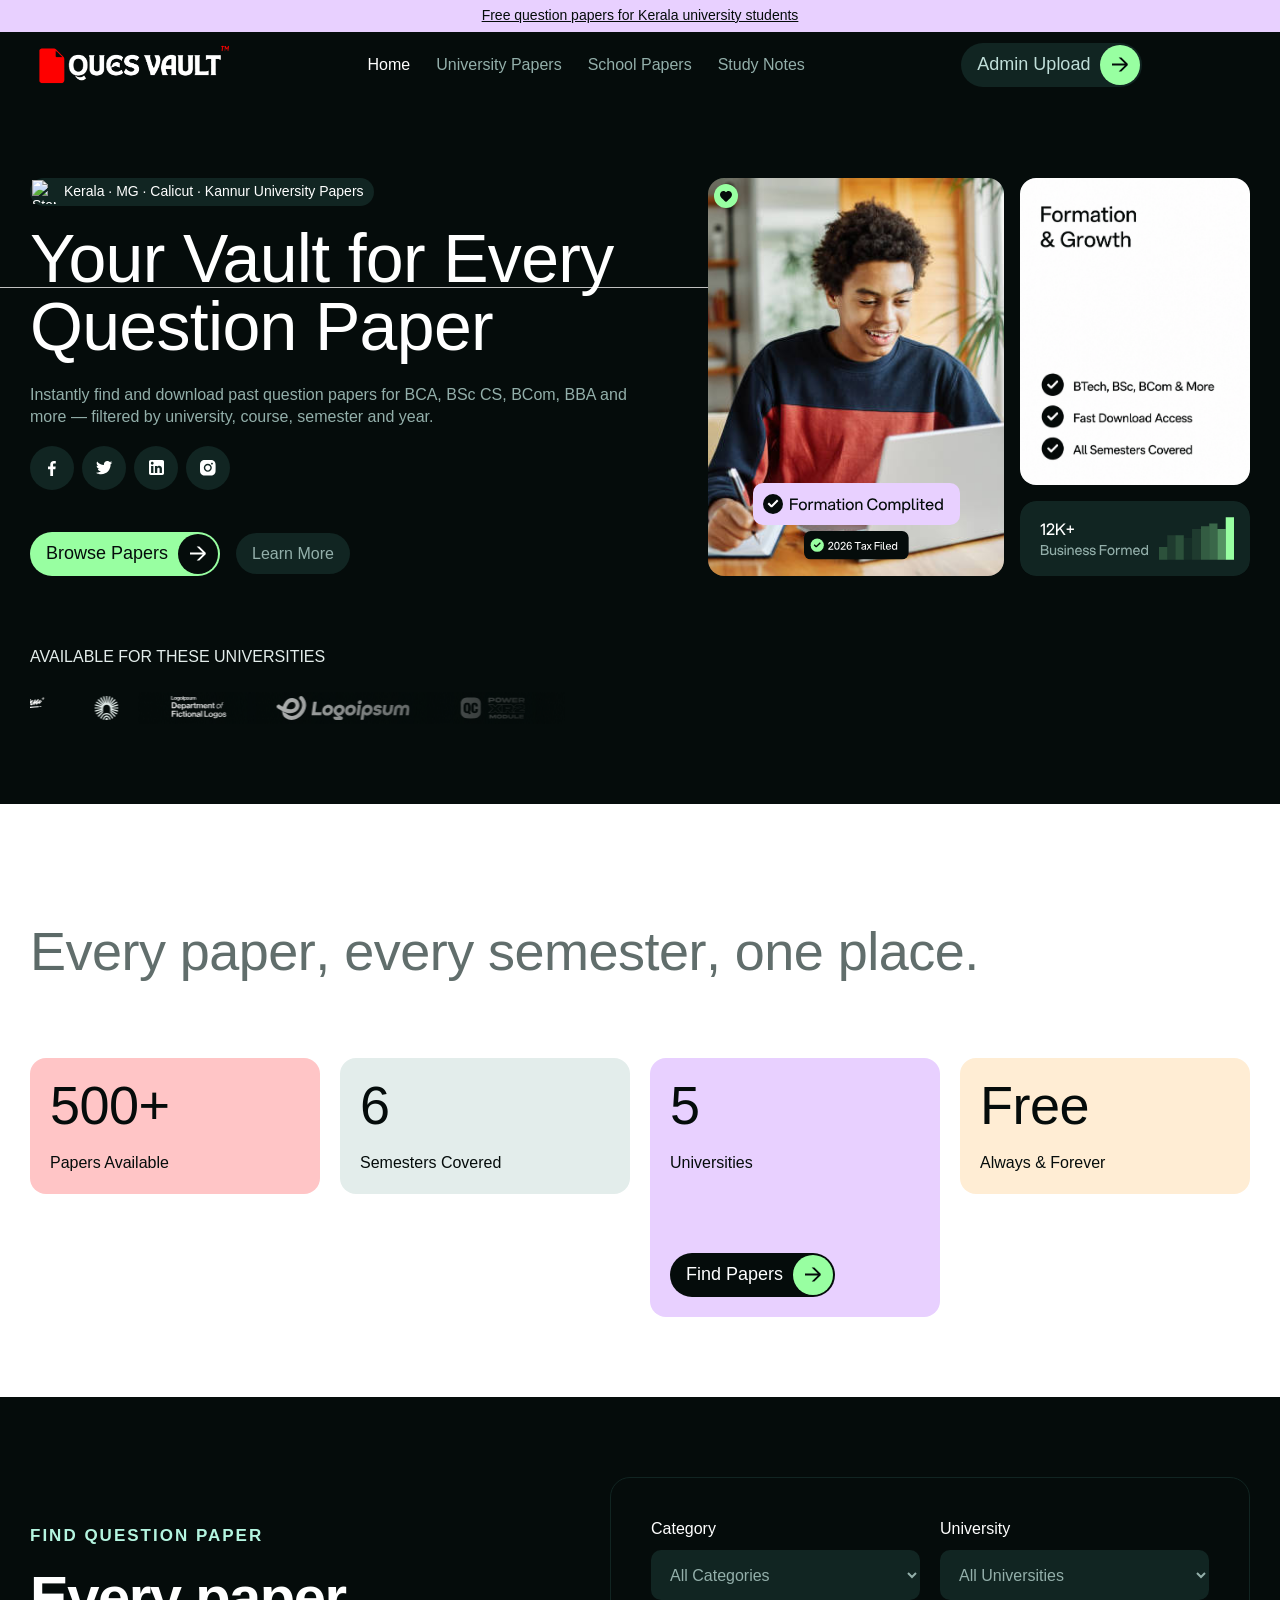
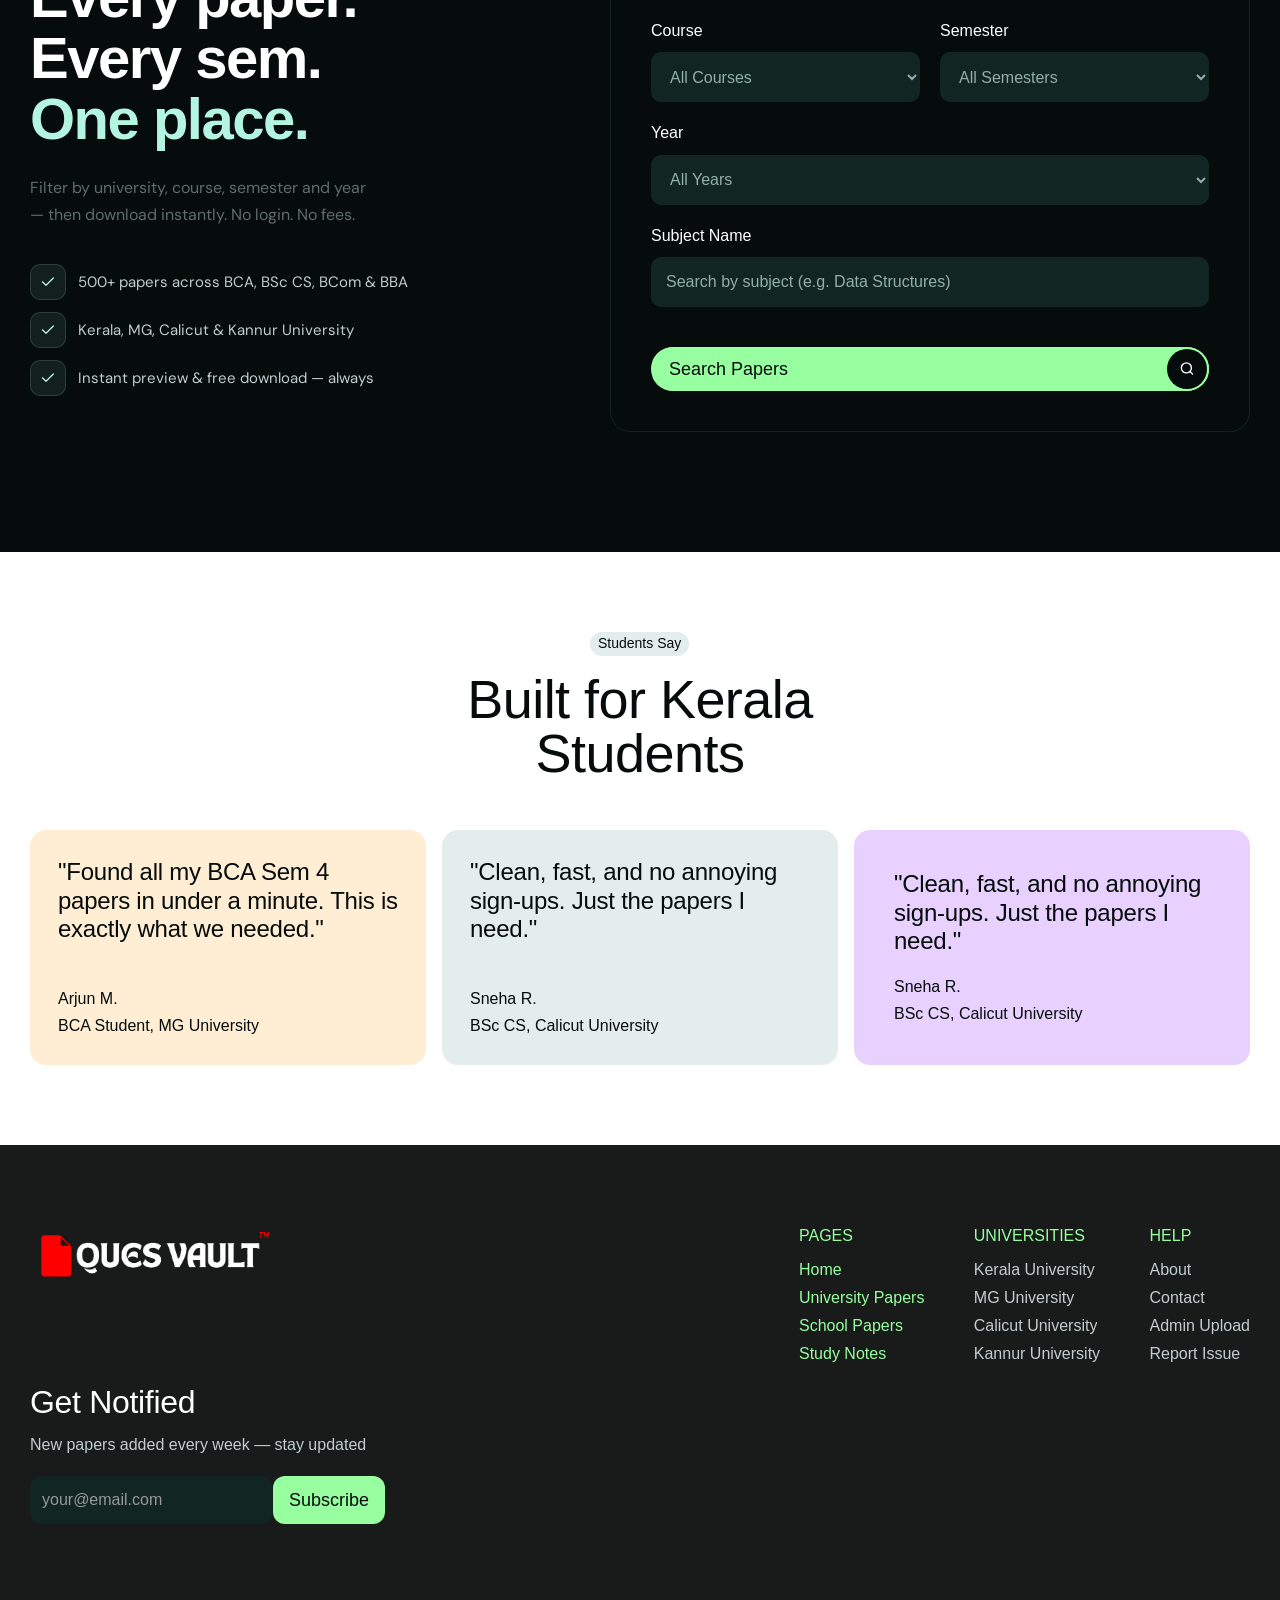
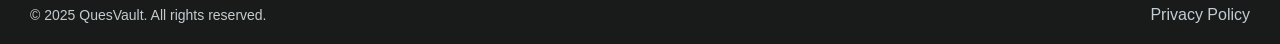
==== commit e57df9e1: "new  site" ====
--- a/index.html
+++ b/index.html
@@ -1654,7 +1654,7 @@
 
           <div class="footer-content">
             <a href="index.html" class=" w-inline-block w--current">
-              <img loading="lazy" src="./img/4.png" style="height: 60px; width: ; " alt="QuesVault" class="">
+              <img loading="lazy" src="./img/4.png" style="height: 60px;" alt="QuesVault" class="">
             </a>
 
             <div class="footer-menu">
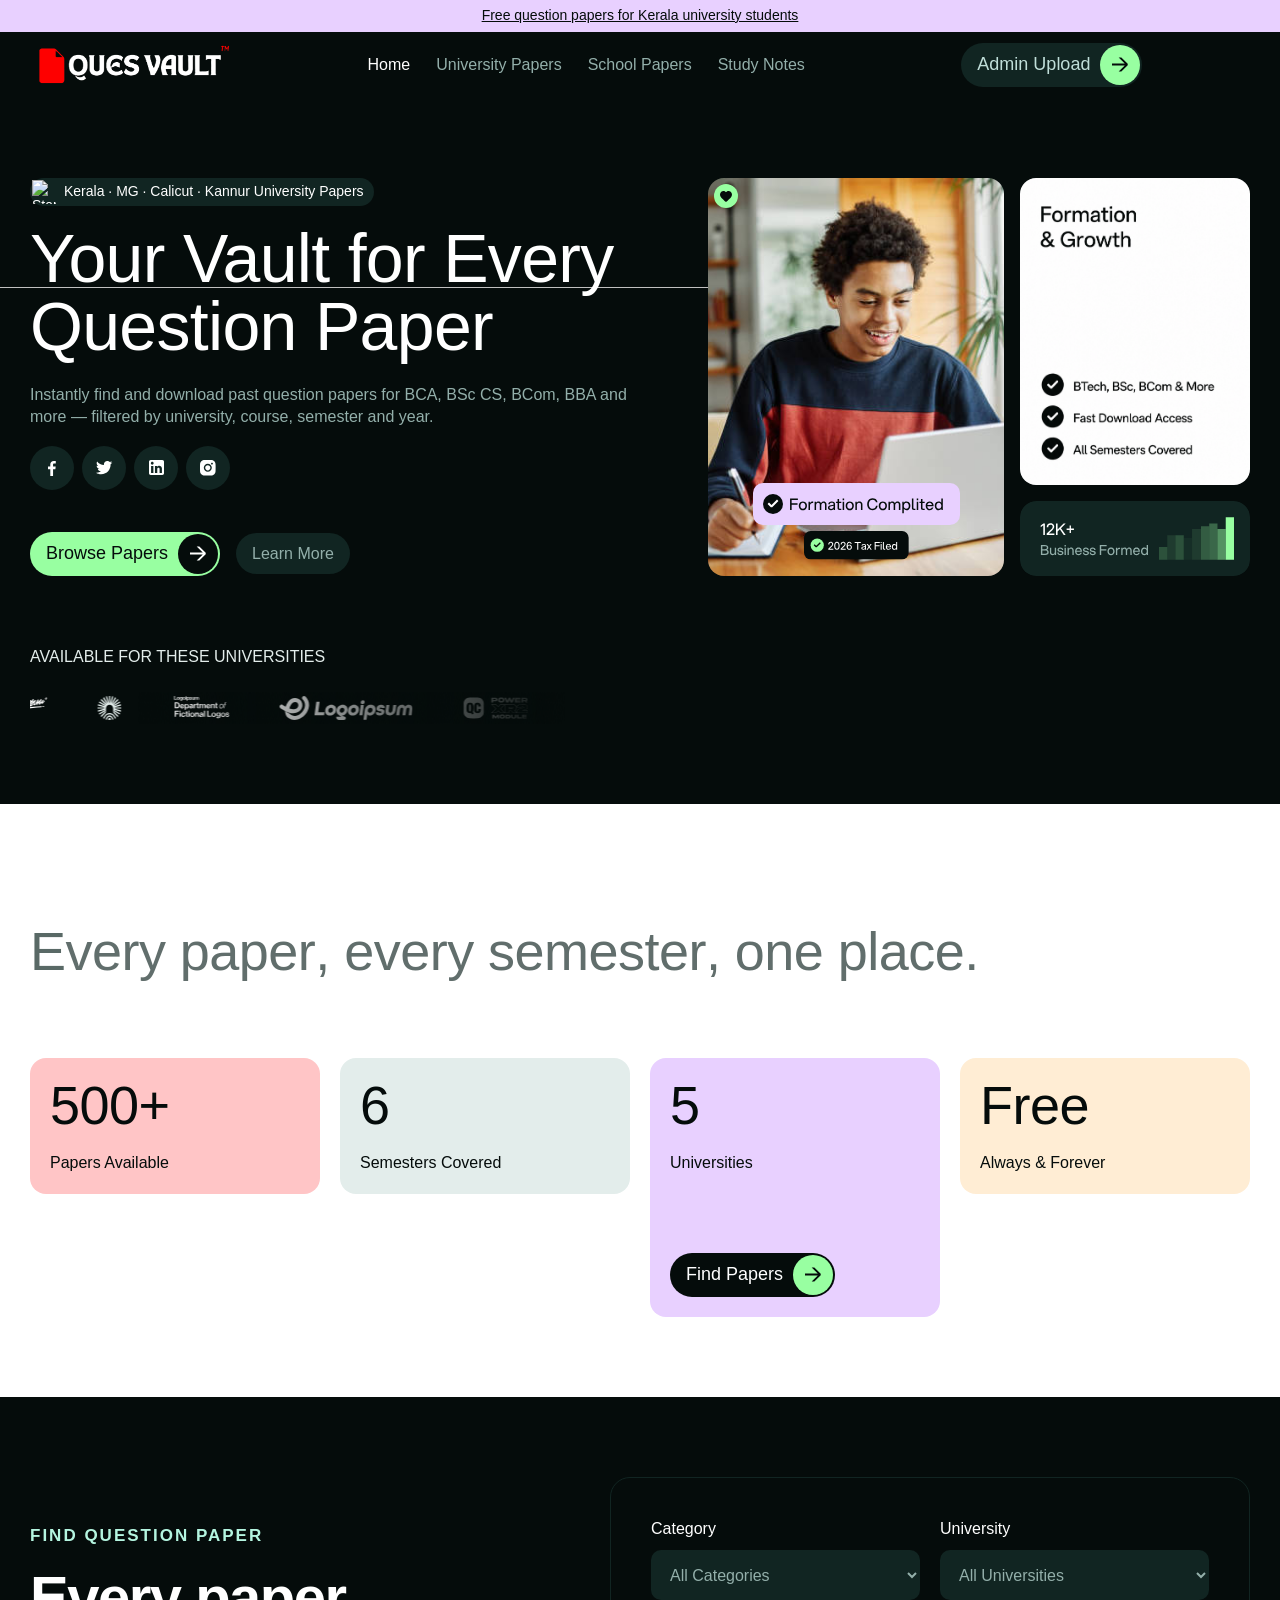
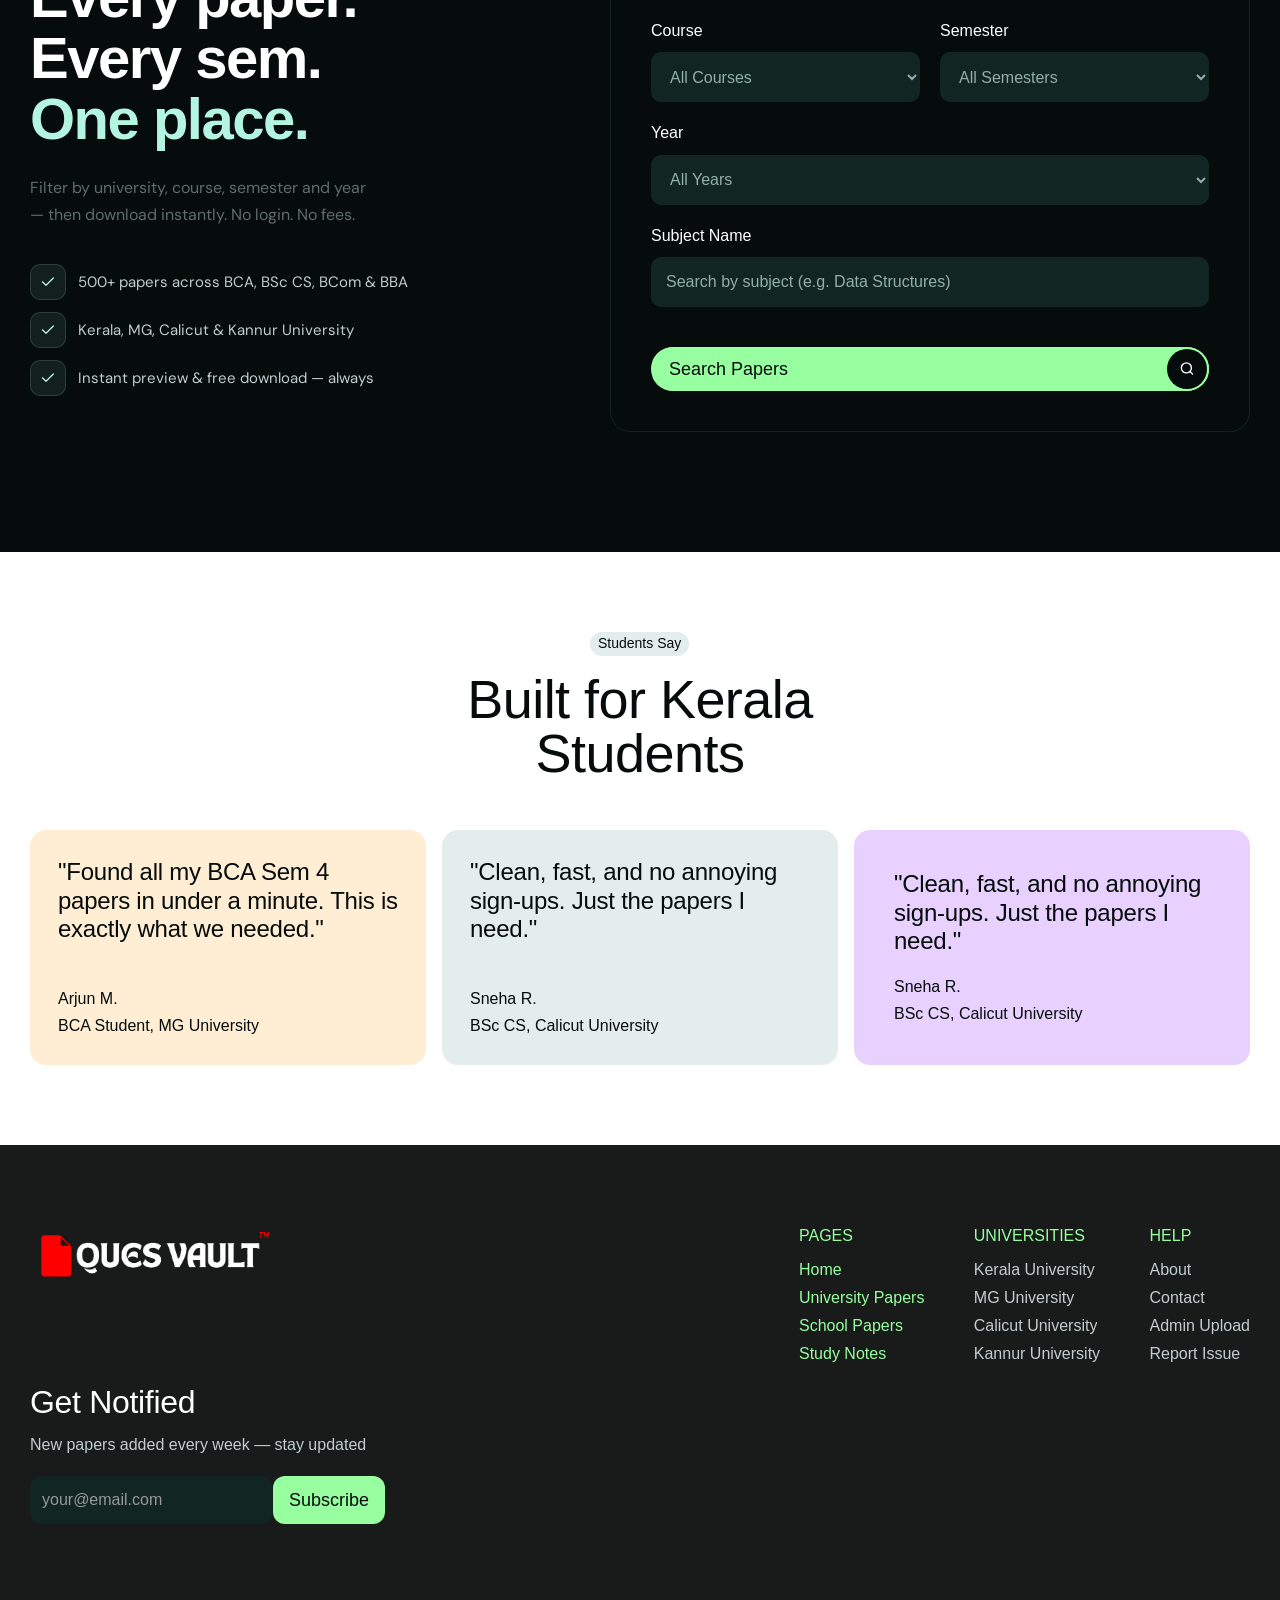
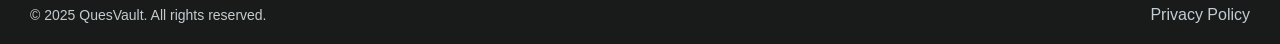
==== commit 43431087: "new  site" ====
--- a/index.html
+++ b/index.html
@@ -636,32 +636,32 @@
   }
 
   .tag-uni {
-    background: rgba(180, 245, 224, .10);
-    color: var(--sf-accent);
+    background: #98FFA1;
+    color: #050c0b;
     border: 1px solid rgba(180, 245, 224, .18);
   }
 
   .tag-course {
-    background: rgba(147, 175, 170, .10);
-    color: var(--sf-green);
+    background: #E8D0FF;
+    color: #050c0b;
     border: 1px solid rgba(147, 175, 170, .18);
   }
 
   .tag-sem {
-    background: rgba(255, 255, 255, .06);
-    color: var(--sf-muted);
+    background: #FFC5C6;
+    color: #050c0b;
     border: 1px solid rgba(255, 255, 255, .08);
   }
 
   .tag-year {
-    background: rgba(255, 255, 255, .06);
-    color: var(--sf-muted);
+    background: #FFEDD4;
+    color: #050c0b;
     border: 1px solid rgba(255, 255, 255, .08);
   }
 
   .tag-sub {
-    background: rgba(255, 255, 255, .04);
-    color: var(--sf-muted);
+    background: #E3EDEB;
+    color: #050c0b;
     border: 1px solid rgba(255, 255, 255, .06);
   }
 
@@ -709,6 +709,8 @@
   }
 
   .btn-delete {
+    align-items: center;
+    justify-content: center;
     width: 36px;
     height: 36px;
     padding: 0;
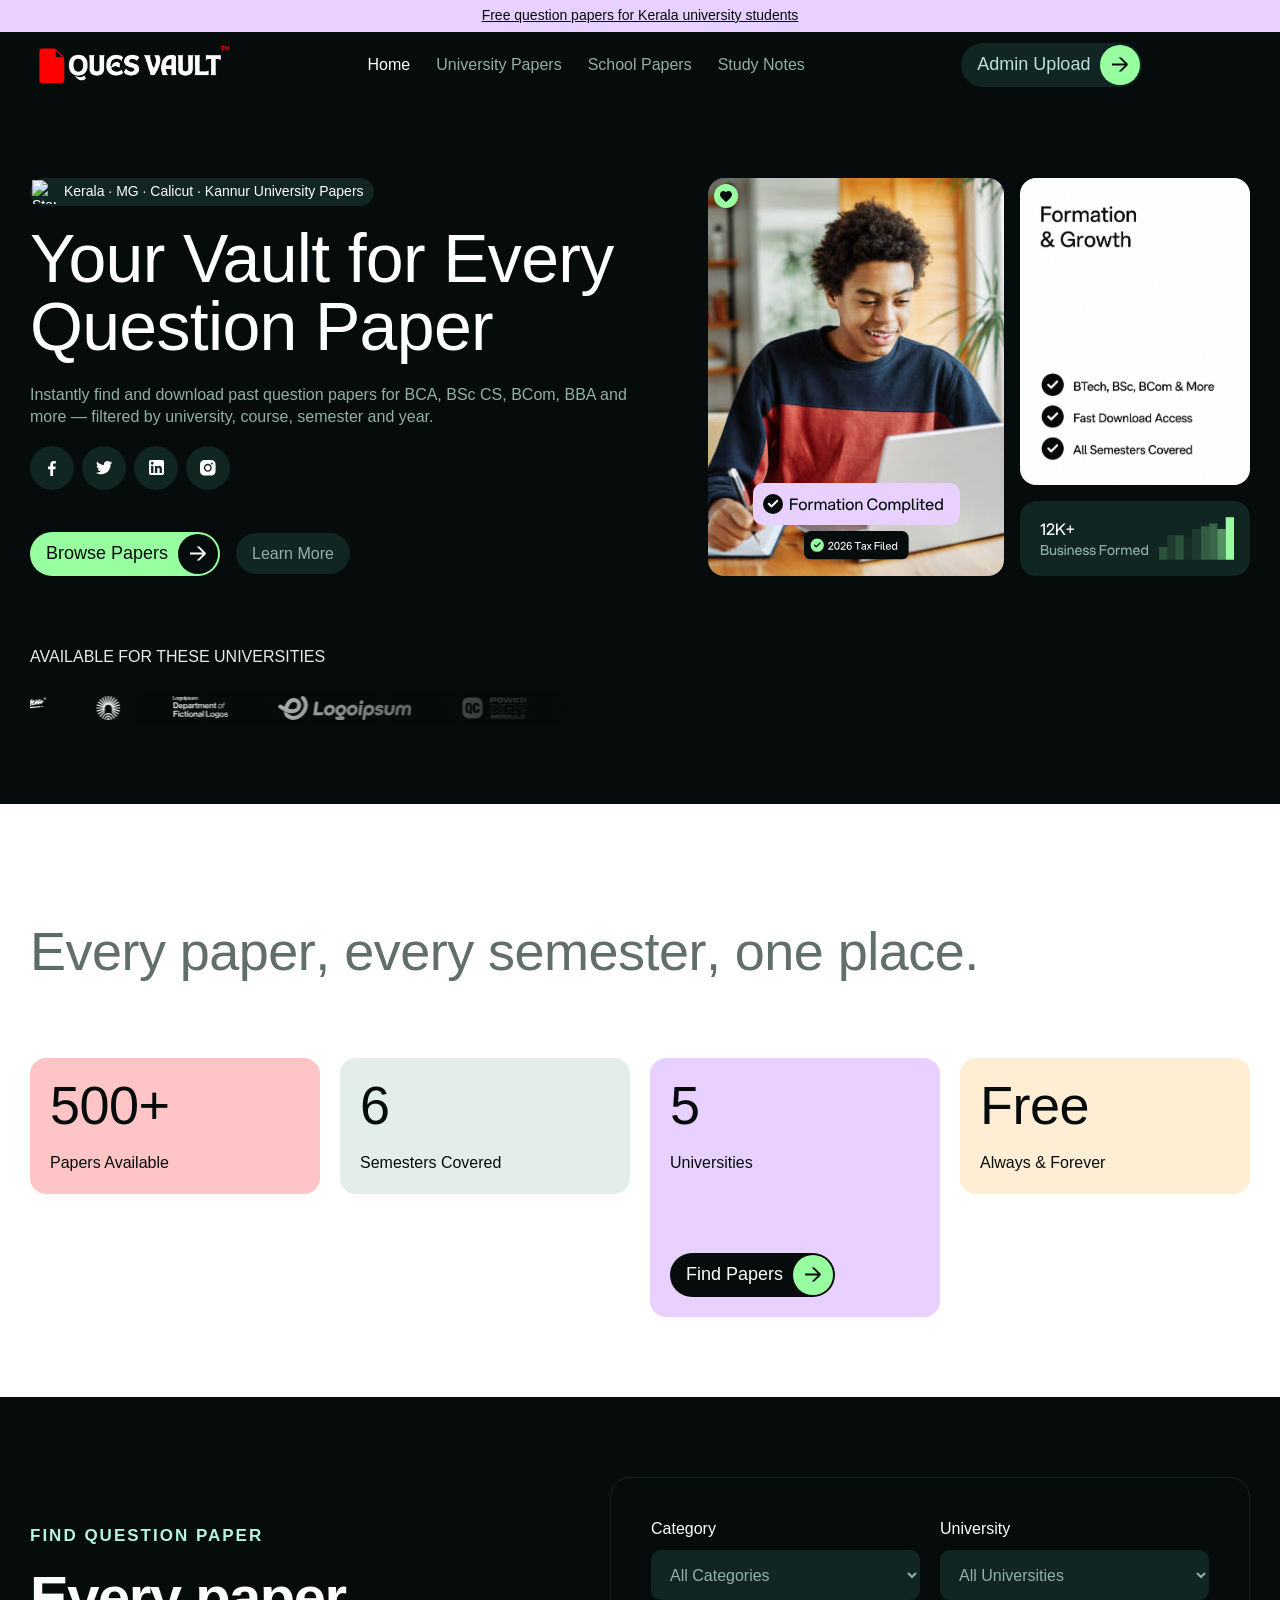
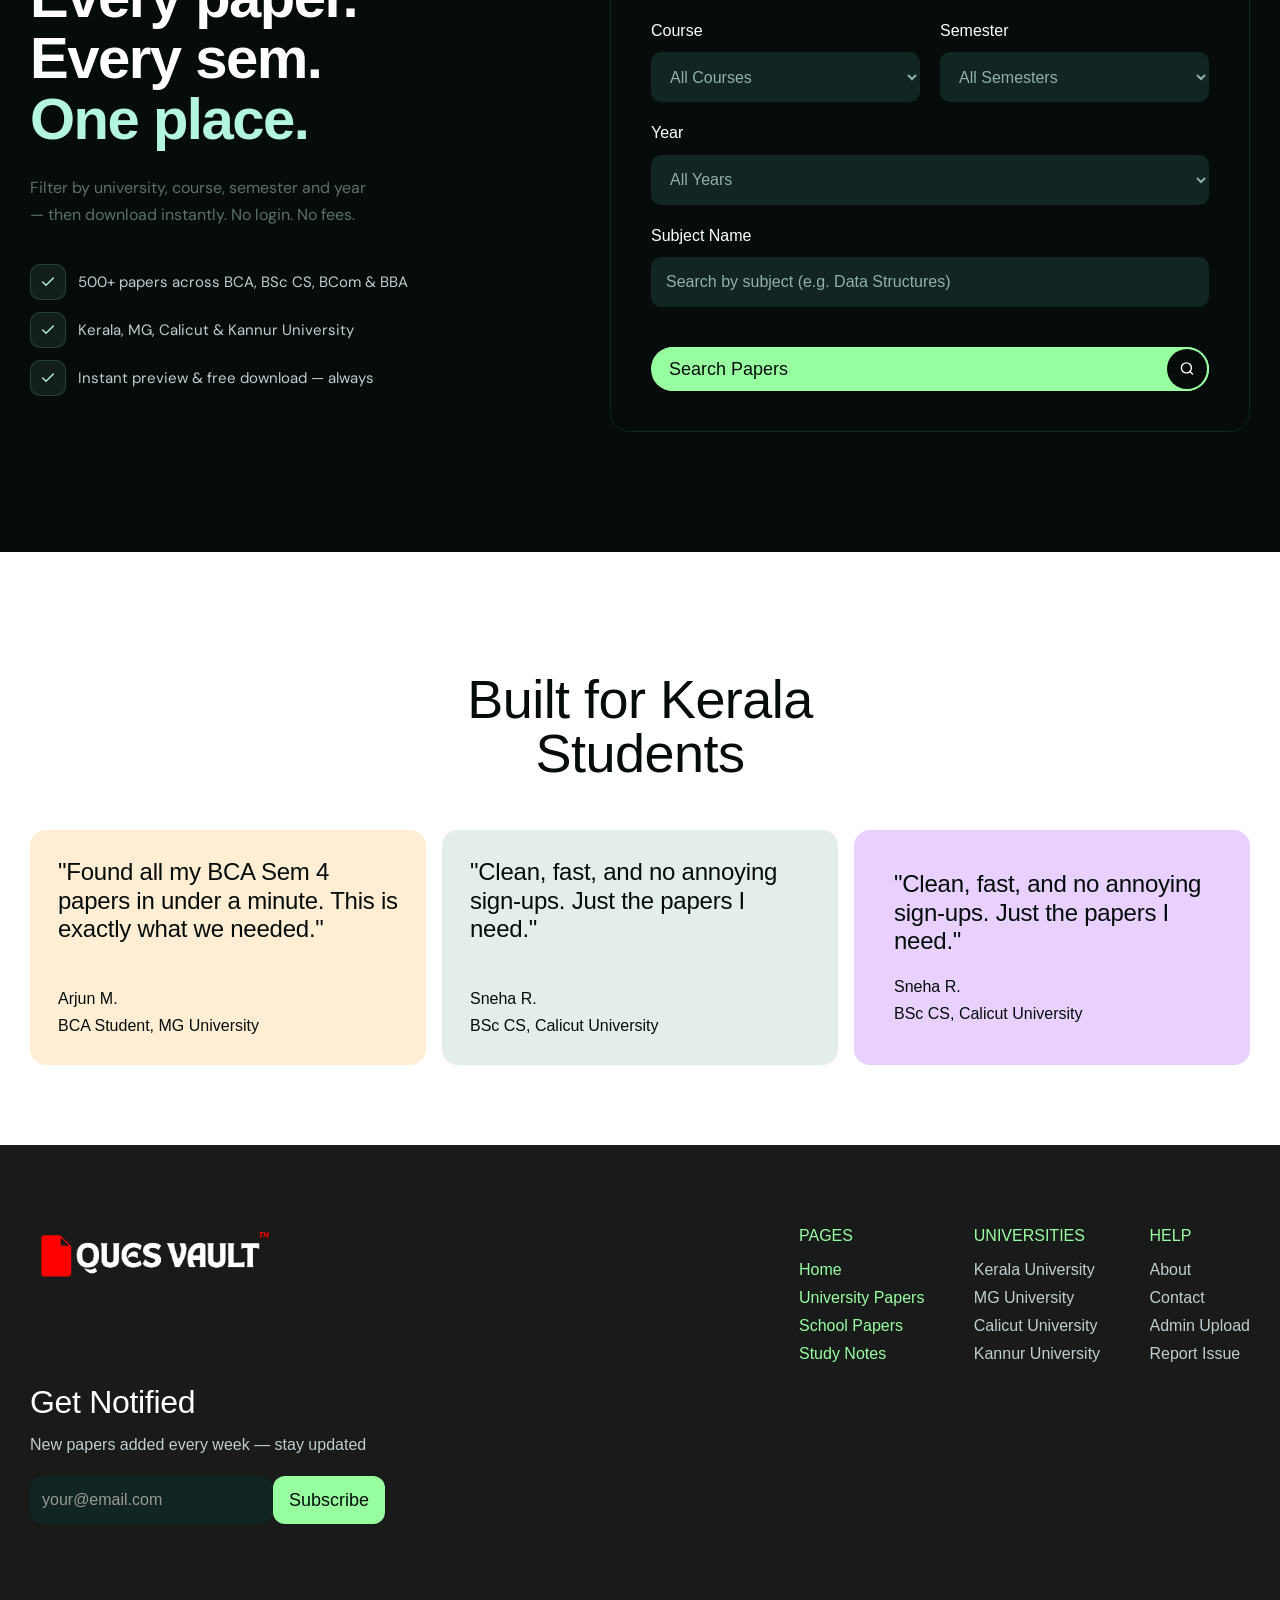
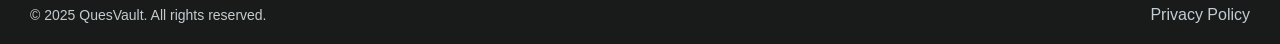
==== commit f7705156: "new  site" ====
--- a/index.html
+++ b/index.html
@@ -26,7 +26,7 @@
 property="og:description">
 
 <meta
-content="https://yourdomain.com/logo.png"
+content="https://quesvault.vercel.app/img/1.png"
 property="og:image">
 
 <meta content="QuesVault - Question Paper Portal" property="twitter:title">
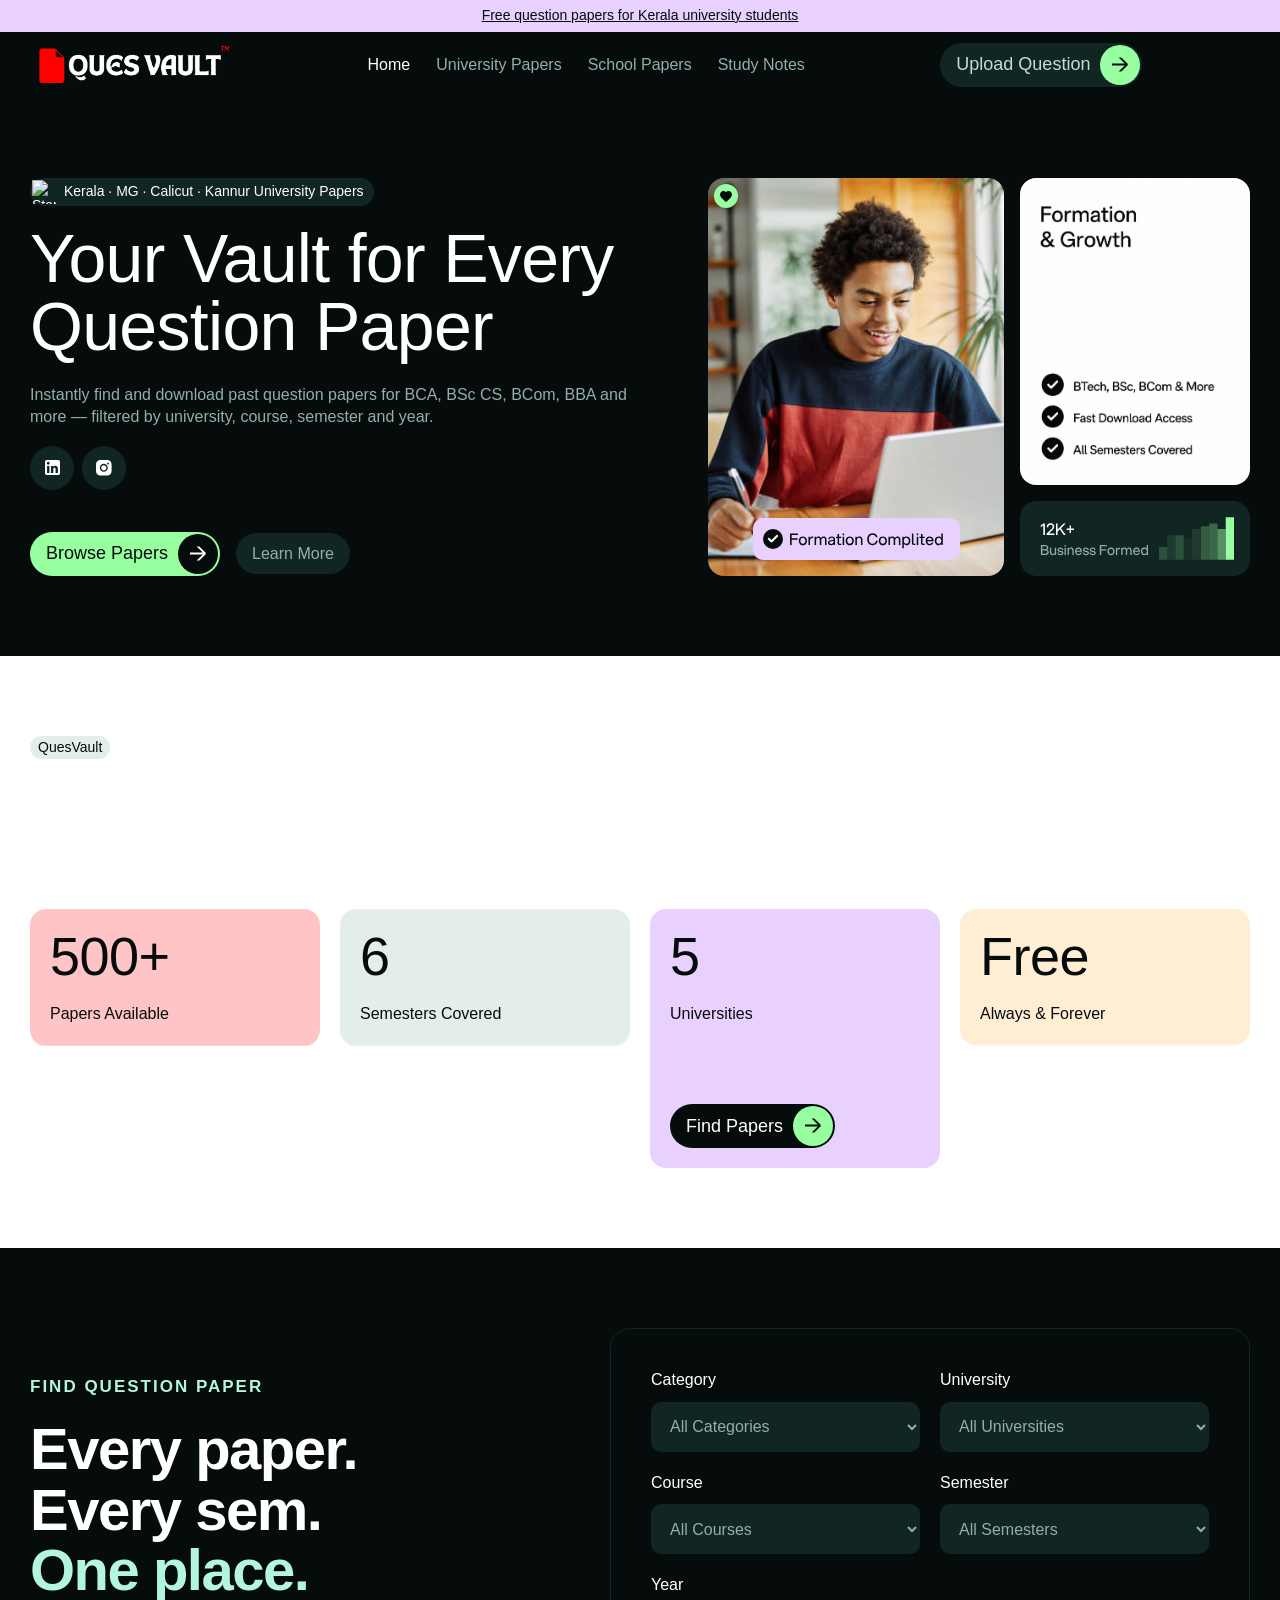
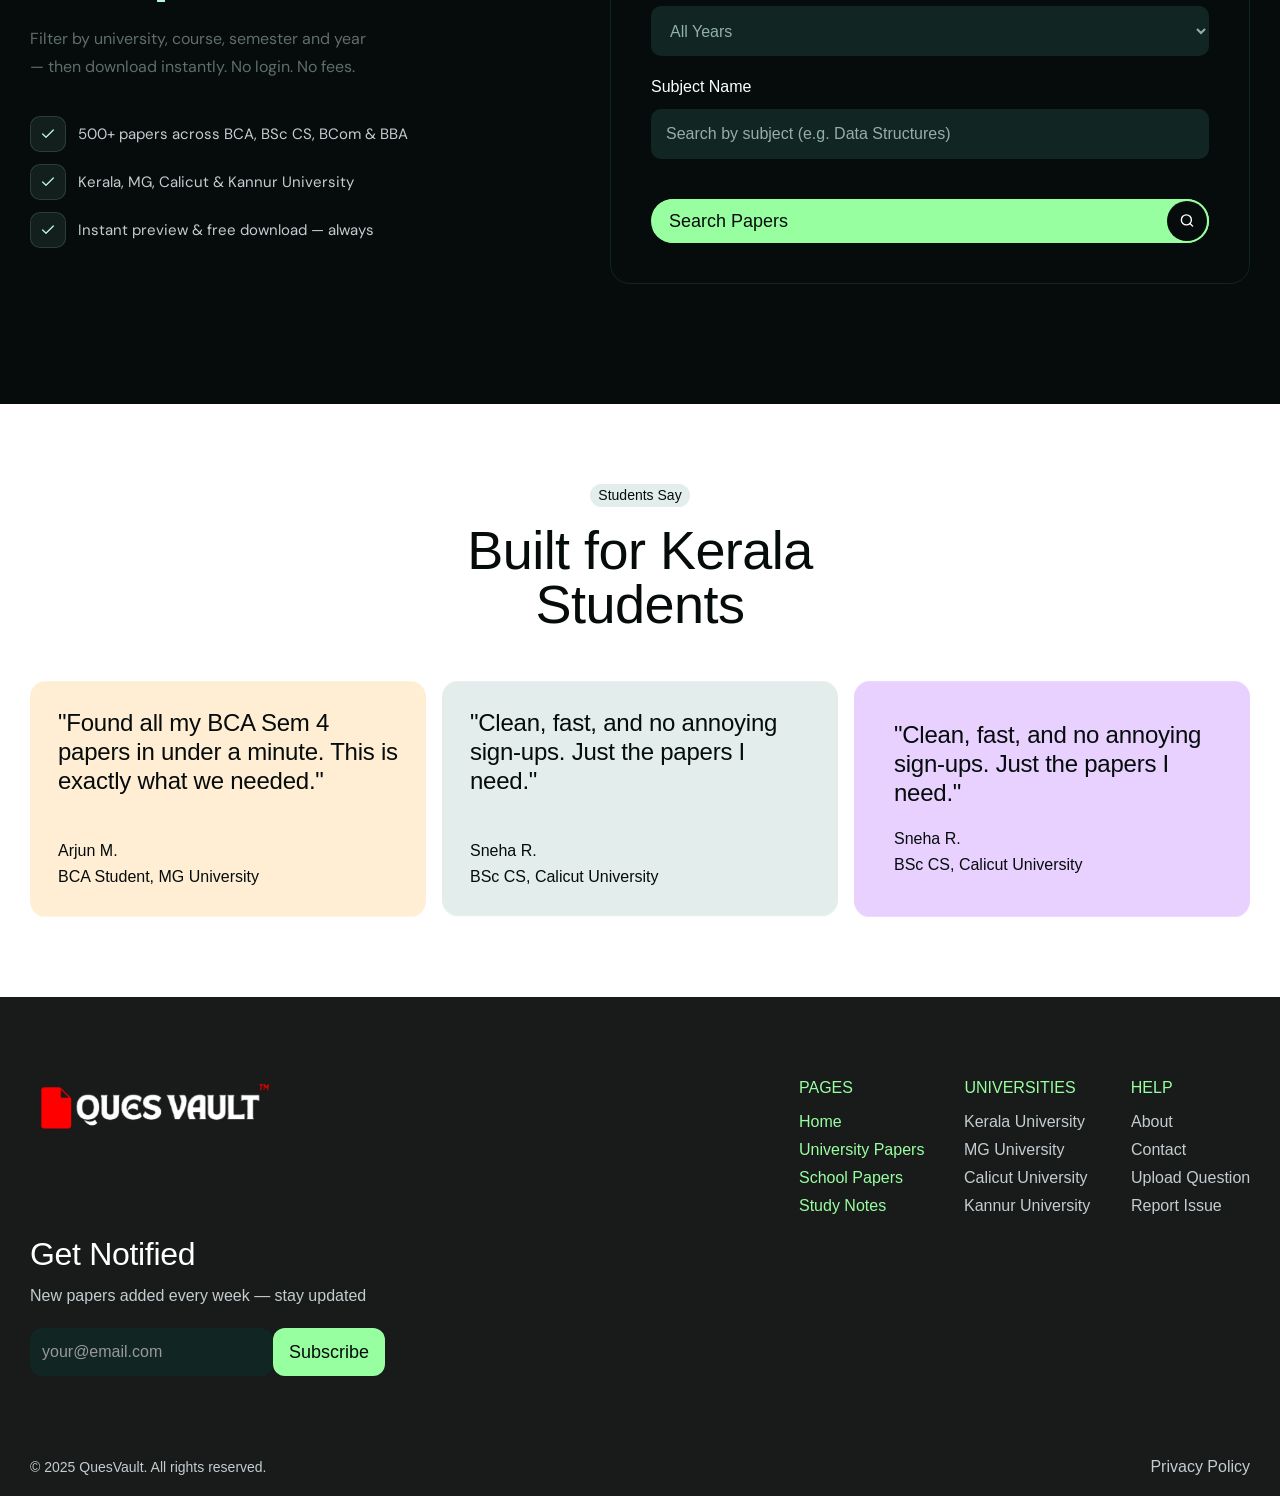
==== commit 6da992bc: "new  site" ====
--- a/index.html
+++ b/index.html
@@ -9,6 +9,8 @@
     .wf-force-outline-none[tabindex="-1"]:focus {
       outline: none;
     }
+
+    
   </style>
   <link href="https://cdn.prod.website-files.com/" rel="preconnect" crossorigin="anonymous">
   <title>QuesVault</title>
@@ -904,10 +906,10 @@
             <div class="secondary-btn-text-inside">
               <div class="nav-button-text"
                 style="transform: translate3d(0px, 0%, 0px) scale3d(1, 1, 1) rotateX(0deg) rotateY(0deg) rotateZ(0deg) skew(0deg, 0deg); transform-style: preserve-3d;">
-                Admin Upload</div>
+                Upload Question</div>
               <div class="nav-button-text"
                 style="transform: translate3d(0px, 0%, 0px) scale3d(1, 1, 1) rotateX(0deg) rotateY(0deg) rotateZ(0deg) skew(0deg, 0deg); transform-style: preserve-3d;">
-                Admin Upload</div>
+                Upload Question</div>
             </div>
           </div>
           <div class="secondary-btn-icon-outside">
@@ -1002,8 +1004,8 @@
 
                     <a href="admin.html" class="dropdown-text-outside-2 w-inline-block">
                       <div class="dropdown-inside-texts">
-                        <div class="dropdown-inside-text">Admin Upload</div>
-                        <div class="dropdown-inside-text model-25">Admin Upload</div>
+                        <div class="dropdown-inside-text">Upload Question</div>
+                        <div class="dropdown-inside-text model-25">Upload Question</div>
                       </div>
                     </a>
 
@@ -1100,39 +1102,27 @@
           <div class="main-hero-head">
 
             <!-- Star badge -->
-            <div class="about-head-batch tag-regular">
+                <div data-w-id="553a9248-aaff-9151-0e61-19ad57da293d"
+        style="transform: translate3d(0px, 0px, 0px) scale3d(1, 1, 1) rotateX(0deg) rotateY(0deg) rotateZ(0deg) skew(0deg, 0deg); transform-style: preserve-3d; filter: blur(0px); opacity: 1;"
+        class="about-head-batch tag-regular">
               <img src="https://cdn.prod.website-files.com/69db77b97c71293341bfa085/69dfe435aa2deacdaa3b0bce_star.svg"
                 loading="lazy" alt="Star" class="about-batch-star">
               <div class="about-batch-text">Kerala · MG · Calicut · Kannur University Papers</div>
             </div>
 
             <!-- Headline -->
-            <div class="about-top-body">
+    <div data-w-id="553a9248-aaff-9151-0e61-19ad57da2941"
+        style="transform: translate3d(0px, 0px, 0px) scale3d(1, 1, 1) rotateX(0deg) rotateY(0deg) rotateZ(0deg) skew(0deg, 0deg); transform-style: preserve-3d; filter: blur(0px); opacity: 1;"
+        class="about-top-body">
               <h2 class="about-top-title heading-01">Your Vault for Every Question Paper</h2>
               <div class="about-top-text">
                 Instantly find and download past question papers for BCA, BSc CS, BCom, BBA and more —
-                filtered by university, course, semester and year.
+                filtered by university, course, semester and year.  
               </div>
             </div>
 
-            <div class="menu-social-insides"><a href="https://www.facebook.com/" target="_blank"
-                class="menu-social-icon w-inline-block"
-                style="transform: translate3d(0px, 0px, 0px) scale3d(1, 1, 1) rotateX(0deg) rotateY(0deg) rotateZ(0deg) skew(0deg, 0deg); transform-style: preserve-3d; background-color: rgb(17, 37, 34); color: rgb(255, 255, 255);">
-                <div class="menu-social-ico w-embed"><svg width="100%" height="100%" viewBox="0 0 20 20" fill="none"
-                    xmlns="http://www.w3.org/2000/svg">
-                    <path
-                      d="M11.0542 17.9976V11.1676H13.3583L13.7008 8.49347H11.0542V6.79014C11.0542 6.01847 11.2692 5.49014 12.3767 5.49014H13.78V3.10597C13.0972 3.0328 12.4109 2.99747 11.7242 3.00014C9.6875 3.00014 8.28917 4.24347 8.28917 6.52597V8.48847H6V11.1626H8.29417V17.9976H11.0542Z"
-                      fill="currentColor"></path>
-                  </svg></div>
-              </a><a href="https://x.com" target="_blank" class="menu-social-icon w-inline-block"
-                style="transform: translate3d(0px, 0px, 0px) scale3d(1, 1, 1) rotateX(0deg) rotateY(0deg) rotateZ(0deg) skew(0deg, 0deg); transform-style: preserve-3d; background-color: rgb(17, 37, 34); color: rgb(255, 255, 255);">
-                <div class="menu-social-ico w-embed"><svg width="100%" height="100%" viewBox="0 0 20 20" fill="none"
-                    xmlns="http://www.w3.org/2000/svg">
-                    <path
-                      d="M18.252 4.56837C17.6543 4.82618 17.0039 5.01173 16.334 5.08399C17.0295 4.67078 17.5504 4.01798 17.7988 3.24805C17.1462 3.63631 16.4312 3.90857 15.6855 4.05274C15.3739 3.71959 14.997 3.45419 14.5783 3.27307C14.1596 3.09195 13.7081 2.999 13.252 3.00001C11.4062 3.00001 9.92187 4.4961 9.92187 6.33204C9.92187 6.58985 9.95312 6.84766 10.0039 7.09571C7.24023 6.95118 4.77539 5.63087 3.13672 3.60938C2.83814 4.11937 2.68167 4.70006 2.68359 5.29102C2.68359 6.44727 3.27148 7.4668 4.16797 8.06641C3.63966 8.04561 3.12372 7.9004 2.66211 7.64259V7.6836C2.66211 9.30274 3.80664 10.6445 5.33203 10.9531C5.04562 11.0275 4.75099 11.0656 4.45508 11.0664C4.23828 11.0664 4.0332 11.0449 3.82617 11.0156C4.24805 12.3359 5.47656 13.2949 6.93945 13.3262C5.79492 14.2227 4.36133 14.75 2.80469 14.75C2.52539 14.75 2.26758 14.7402 2 14.709C3.47656 15.6563 5.22852 16.2031 7.11523 16.2031C13.2402 16.2031 16.5918 11.1289 16.5918 6.72462C16.5918 6.58009 16.5918 6.43555 16.582 6.29102C17.2305 5.81641 17.7988 5.22852 18.252 4.56837Z"
-                      fill="currentColor"></path>
-                  </svg></div>
-              </a><a href="http://linkedin.com/" target="_blank" class="menu-social-icon w-inline-block"
+            <div  data-w-id="553a9248-aaff-9151-0e61-19ad57da2941"
+        style="transform: translate3d(0px, 0px, 0px) scale3d(1, 1, 1) rotateX(0deg) rotateY(0deg) rotateZ(0deg) skew(0deg, 0deg); transform-style: preserve-3d; filter: blur(0px); opacity: 1;" class="menu-social-insides"><a href="http://linkedin.com/" target="_blank" class="menu-social-icon w-inline-block"
                 style="transform: translate3d(0px, 0px, 0px) scale3d(1, 1, 1) rotateX(0deg) rotateY(0deg) rotateZ(0deg) skew(0deg, 0deg); transform-style: preserve-3d; background-color: rgb(17, 37, 34); color: rgb(255, 255, 255);">
                 <div class="menu-social-ico w-embed"><svg width="100%" height="100%" viewBox="0 0 20 20" fill="none"
                     xmlns="http://www.w3.org/2000/svg">
@@ -1199,6 +1189,8 @@
                 </div>
               </a></div>
 
+
+
           </div><!-- /main-hero-head -->
           <div class="main-hero-galleries">
             <div data-w-id="41b30928-a5ee-ab24-4a50-dfcfcc65029e"
@@ -1207,9 +1199,13 @@
                 alt="" class="hero-gallery-love-ico"><img src="./img/lap.png" loading="lazy" sizes="100vw" alt=""
                 class="hero-gellary-img global-img">
               <div class="hero-gallery-bottom"><img src="./index_files/69ea6366fa9f402da000f4e6_hero icon (3).svg"
-                  loading="lazy" alt="" class="hero-gallery-addtion-img _01"><img
+                  loading="lazy" alt="" class="hero-gallery-addtion-img _01">
+                  
+                  <!-- <img
                   src="./index_files/69ea63661d55c06727a7af8d_hero icon (2).svg" loading="lazy" alt=""
-                  class="hero-gallery-addtion-img _02"></div>
+                  class="hero-gallery-addtion-img _02"> -->
+                
+                </div>
             </div>
             <div data-w-id="4ee050ec-3b6b-b17d-3548-bb2be6ad7673"
               style="transform: translate3d(0px, 0px, 0px) scale3d(1, 1, 1) rotateX(0deg) rotateY(0deg) rotateZ(0deg) skew(0deg, 0deg); transform-style: preserve-3d; filter: blur(0px); opacity: 1;"
@@ -1223,52 +1219,6 @@
         </div><!-- /main-hero-top -->
 
         <!-- Partner / university strip -->
-        <div data-w-id="553a9248-aaff-9151-0e61-19ad57da294d"
-          style="transform: translate3d(0px, 0px, 0px) scale3d(1, 1, 1) rotateX(0deg) rotateY(0deg) rotateZ(0deg) skew(0deg, 0deg); transform-style: preserve-3d; filter: blur(0px); opacity: 1;"
-          class="partner-content-inside _02">
-          <div class="partner-list-text caption">Available for these universities</div>
-          <div data-w-id="553a9248-aaff-9151-0e61-19ad57da2950" class="partner-list-wrap">
-            <div
-              style="transform: translate3d(-29.629%, 0px, 0px) scale3d(1, 1, 1) rotateX(0deg) rotateY(0deg) rotateZ(0deg) skew(0deg, 0deg); transform-style: preserve-3d; will-change: transform;"
-              class="partner-list">
-              <div class="partner-imgs"><img loading="lazy"
-                  src="./index_files/69dfe6ffb22b3422ff221dc5_partner logo (40).svg" alt="" class="partner-img _01">
-              </div>
-              <div class="partner-imgs"><img loading="lazy"
-                  src="./index_files/69dfe6fe34a6b87223368ac0_partner logo (44).svg" alt="partner logo"
-                  class="partner-img _02"></div>
-              <div class="partner-imgs"><img loading="lazy"
-                  src="./index_files/69dfe6fe3fa19c7a9b2f05d3_partner logo (43).svg" alt="" class="partner-img _03">
-              </div>
-              <div class="partner-imgs"><img loading="lazy"
-                  src="./index_files/69dfe6fe979b5271f50bb634_partner logo (42).svg" alt="partner logo"
-                  class="partner-img _04"></div>
-              <div class="partner-imgs"><img loading="lazy"
-                  src="./index_files/69dfe6ff26a68a5599de8e65_partner logo (41).svg" alt="partner logo"
-                  class="partner-img _05"></div>
-            </div>
-            <div
-              style="transform: translate3d(-29.629%, 0px, 0px) scale3d(1, 1, 1) rotateX(0deg) rotateY(0deg) rotateZ(0deg) skew(0deg, 0deg); transform-style: preserve-3d; will-change: transform;"
-              class="partner-list">
-              <div class="partner-imgs"><img loading="lazy"
-                  src="./index_files/69dfe6ffb22b3422ff221dc5_partner logo (40).svg" alt="" class="partner-img _01">
-              </div>
-              <div class="partner-imgs"><img loading="lazy"
-                  src="./index_files/69dfe6fe34a6b87223368ac0_partner logo (44).svg" alt="partner logo"
-                  class="partner-img _02"></div>
-              <div class="partner-imgs"><img loading="lazy"
-                  src="./index_files/69dfe6fe3fa19c7a9b2f05d3_partner logo (43).svg" alt="" class="partner-img _03">
-              </div>
-              <div class="partner-imgs"><img loading="lazy"
-                  src="./index_files/69dfe6fe979b5271f50bb634_partner logo (42).svg" alt="partner logo"
-                  class="partner-img _04"></div>
-              <div class="partner-imgs"><img loading="lazy"
-                  src="./index_files/69dfe6ff26a68a5599de8e65_partner logo (41).svg" alt="partner logo"
-                  class="partner-img _05"></div>
-            </div><img loading="lazy" src="./index_files/69dfe6b19019c7bd6d7352a5_shadow (19).png" alt=""
-              class="parner-shadow shadow-right">
-          </div>
-        </div>
 
       </div><!-- /main-hero-content -->
     </div>
@@ -1287,29 +1237,30 @@
       <div class="about-content _02">
 
         <div class="about-content-head _02">
-          <div class="about-txt-batch tag-bold">QuesVault</div>
-          <div class="about-cotnent-text heading-02">
+          <div data-w-id="553a9248-aaff-9151-0e61-19ad57da296d" style="opacity:0" class="about-txt-batch tag-bold">QuesVault</div>
+          <div data-w-id="553a9248-aaff-9151-0e61-19ad57da296f" style="opacity:0" class="about-cotnent-text heading-02">
             Every paper, every semester, one place.
           </div>
         </div>
 
         <div class="about-stats-wrap _02">
 
-          <div class="about-stats _01">
+          <div class="about-stats _01" data-w-id="553a9248-aaff-9151-0e61-19ad57da2978" style="opacity:0">
             <div class="about-stat-body">
               <h2 class="stat-title heading-02">500+</h2>
               <div class="studio-body-m-text para-regular">Papers Available</div>
             </div>
           </div>
 
-          <div class="about-stats _02">
+          <div class="about-stats _02" data-w-id="553a9248-aaff-9151-0e61-19ad57da298e" style="opacity:0" >
             <div class="about-stat-body">
               <h2 class="stat-title heading-02">6</h2>
               <div class="studio-body-m-text para-regular">Semesters Covered</div>
             </div>
           </div>
 
-          <div class="about-stats-02 _03">
+          <div id="w-node-_553a9248-aaff-9151-0e61-19ad57da29af-41bfa0bf"
+                            data-w-id="553a9248-aaff-9151-0e61-19ad57da29af" style="opacity:0" class="about-stats-02 _03">
             <div class="about-stat-body _02">
               <h2 class="stat-title heading-02">5</h2>
               <div class="studio-body-m-text para-regular">Universities</div>
@@ -1350,7 +1301,8 @@
           </div>
 
 
-          <div class="about-stats _04">
+          <div class="about-stats _04" id="w-node-_553a9248-aaff-9151-0e61-19ad57da29d0-41bfa0bf"
+                            data-w-id="553a9248-aaff-9151-0e61-19ad57da29d0" style="opacity:0">
             <div class="about-stat-body">
               <h2 class="stat-title heading-02">Free</h2>
               <div class="studio-body-m-text para-regular">Always &amp; Forever</div>
@@ -1604,11 +1556,12 @@
       <div class="testimonials-content">
         <div class="testimonials-head">
           <div class="about-txt-batch tag-bold">Students Say</div>
-          <h2 class="work-title heading-02">Built for Kerala Students</h2>
+          <h2 data-w-id="553a9248-aaff-9151-0e61-19ad57da2ad4" style="opacity:0" class="work-title heading-02">Built for Kerala Students</h2>
         </div>
         <div class="testimonial-list">
 
-          <div class="testimonial-item _01">
+          <div class="testimonial-item _01"
+                            data-w-id="03541652-2026-dc62-3918-59fe9cc7bcb8" >
             <div class="testimonials-body">
               <div class="testimonial-quote-text title-02">"Found all my BCA Sem 4 papers in under a minute. This is
                 exactly what we needed."</div>
@@ -1619,7 +1572,7 @@
             </div>
           </div>
 
-          <div class="testimonial-item _04">
+          <div class="testimonial-item _04" data-w-id="f75bbfe0-d4d0-981d-1972-28eedf4db03a" style="opacity:0">
             <div class="testimonials-body">
               <div class="testimonial-quote-text title-02">"Clean, fast, and no annoying sign-ups. Just the papers I
                 need."</div>
@@ -1629,7 +1582,7 @@
               </div>
             </div>
           </div>
-          <div class="testimonial-item _02">
+          <div class="testimonial-item _02" data-w-id="f292080a-cfab-8221-ef71-b1146138cc0a" style="opacity:0">
             <div class="testimonials-body">
               <div class="testimonial-quote-text title-02">"Clean, fast, and no annoying sign-ups. Just the papers I
                 need."</div>
@@ -1655,14 +1608,14 @@
         <div class="footer-outside">
 
           <div class="footer-content">
-            <a href="index.html" class=" w-inline-block w--current">
+            <a href="index.html" data-w-id="3e275154-4371-b34d-3f64-fe1a75efb5d9" class=" w-inline-block w--current">
               <img loading="lazy" src="./img/4.png" style="height: 60px;" alt="QuesVault" class="">
             </a>
 
             <div class="footer-menu">
               <div class="footer-menu-body">
 
-                <div class="footer-menu-item">
+                <div class="footer-menu-item" data-w-id="ad8dc21a-76d1-e7e9-39ba-58609bfed81a">
                   <div class="footer-menu-body-outside">
                     <div class="menu-body-inside-text caption">Pages</div>
                   </div>
@@ -1711,7 +1664,7 @@
 
                 </div>
 
-                <div class="footer-menu-item">
+                <div class="footer-menu-item" data-w-id="ad8dc21a-76d1-e7e9-39ba-58609bfed842">
                   <div class="footer-menu-body-outside">
                     <div class="menu-body-inside-text caption">Universities</div>
                   </div>
@@ -1758,7 +1711,7 @@
 
                 </div>
 
-                <div class="footer-menu-item-outside">
+                <div class="footer-menu-item-outside" data-w-id="ad8dc21a-76d1-e7e9-39ba-58609bfed864">
                   <div class="footer-menu-item">
                     <div class="footer-menu-body-outside">
                       <div class="menu-body-inside-text caption">Help</div>
@@ -1787,10 +1740,10 @@
                       <div class="dropdown-inside-texts">
                         <div class="dropdown-inside-text"
                           style="transform: translate3d(0px, 0%, 0px) scale3d(1, 1, 1) rotateX(0deg) rotateY(0deg) rotateZ(0deg) skew(0deg, 0deg); transform-style: preserve-3d;">
-                          Admin Upload</div>
+                          Upload Question</div>
                         <div class="dropdown-inside-text model-25"
                           style="transform: translate3d(0px, 0%, 0px) scale3d(1, 1, 1) rotateX(0deg) rotateY(0deg) rotateZ(0deg) skew(0deg, 0deg); transform-style: preserve-3d;">
-                          Admin Upload</div>
+                          Upload Question</div>
                       </div>
                     </a>
                     <a href="/" class="dropdown-text-outside-2 _03 w-inline-block">
@@ -1813,13 +1766,15 @@
 
           <!-- Newsletter -->
           <div class="newsletters _02">
-            <div class="newsletter-ousite">
+            <div class="newsletter-ousite" data-w-id="ad8dc21a-76d1-e7e9-39ba-58609bfed88c">
               <div class="newsletter-head _02">
                 <div class="newsletter-title title-01">Get Notified</div>
                 <div class="newsletter-text-02 para-regular">New papers added every week — stay updated</div>
               </div>
               <div class="newsletter-form w-form">
-                <form class="newsletter-form-inside">
+                <form class="newsletter-form-inside" data-wf-page-id="69db77bb7c71293341bfa0bf"
+                                        data-wf-element-id="ad8dc21a-76d1-e7e9-39ba-58609bfed893"
+                                        data-turnstile-sitekey="0x4AAAAAAAQTptj2So4dx43e">
                   <input class="newsletter-text-field _02 w-input" placeholder="your@email.com" type="email" required>
                   <input type="submit" class="newsletter-submit-02 button-text w-button" value="Subscribe">
                 </form>
